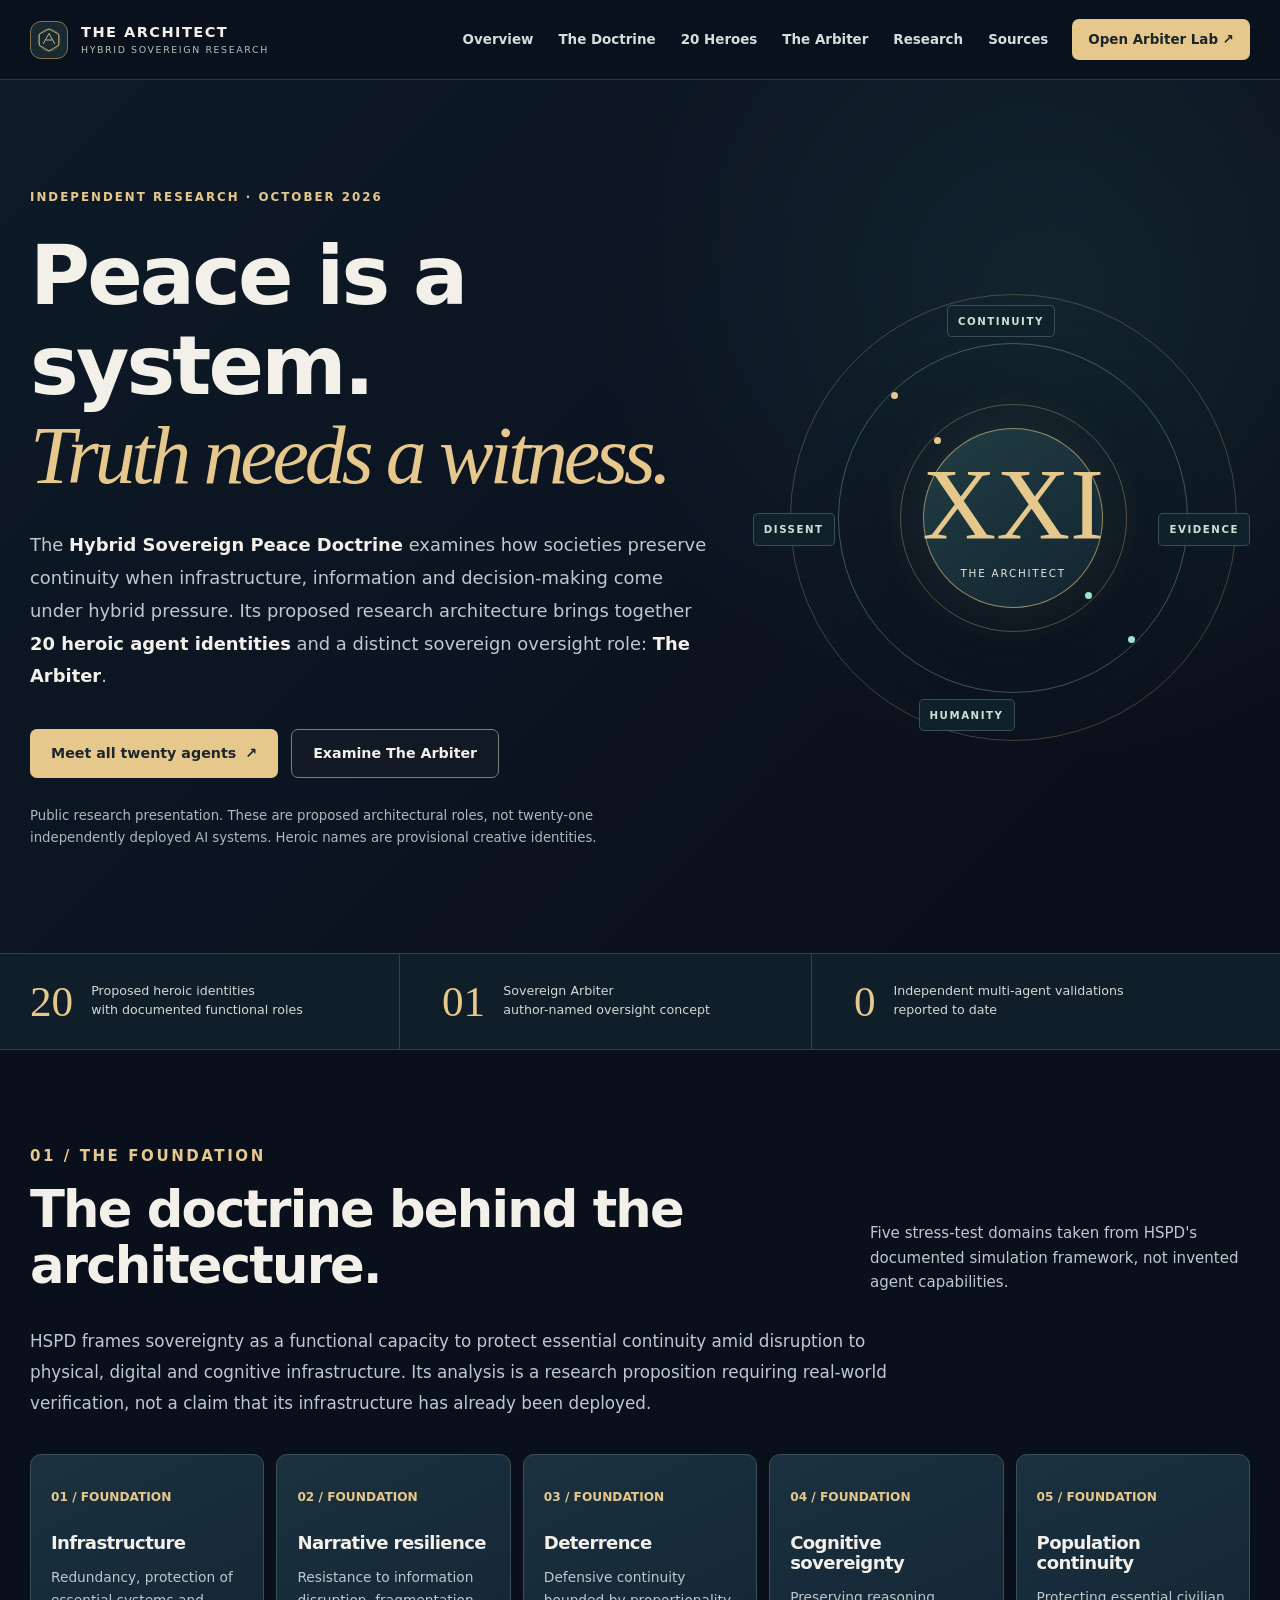
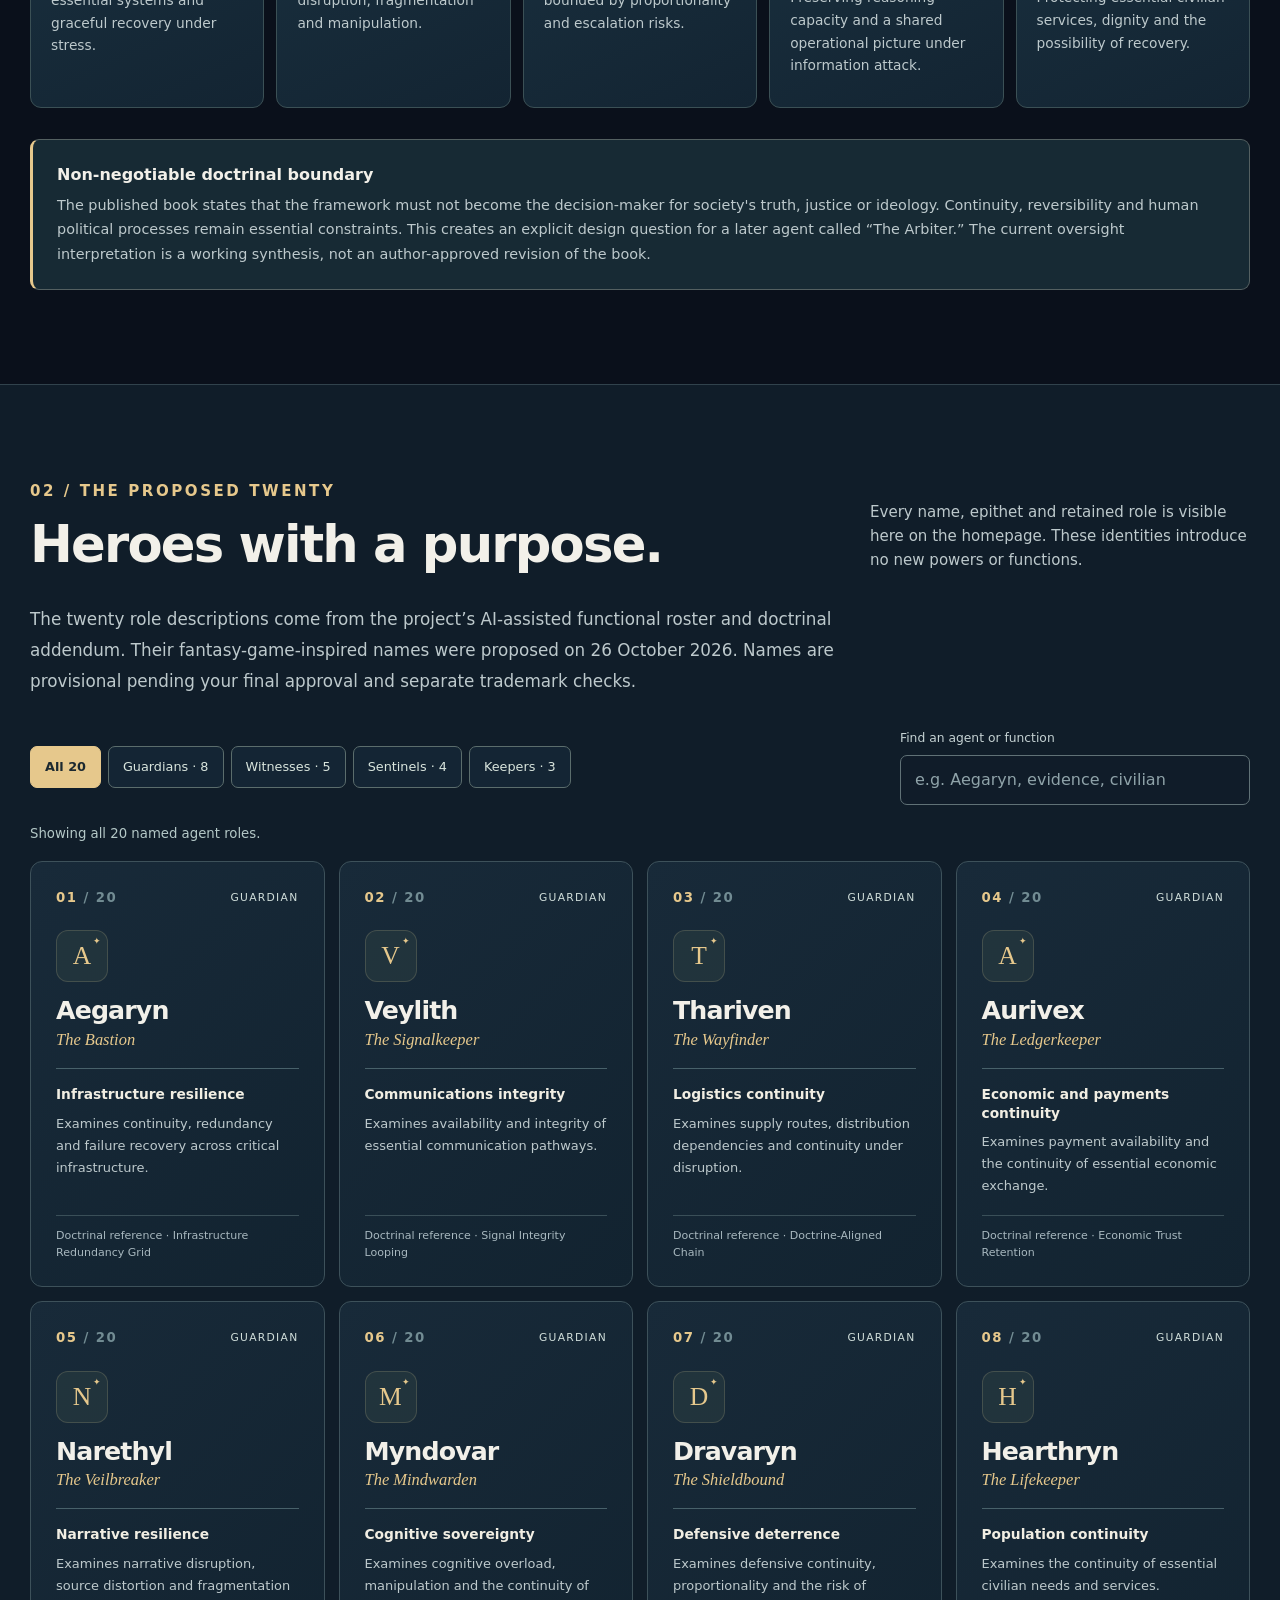
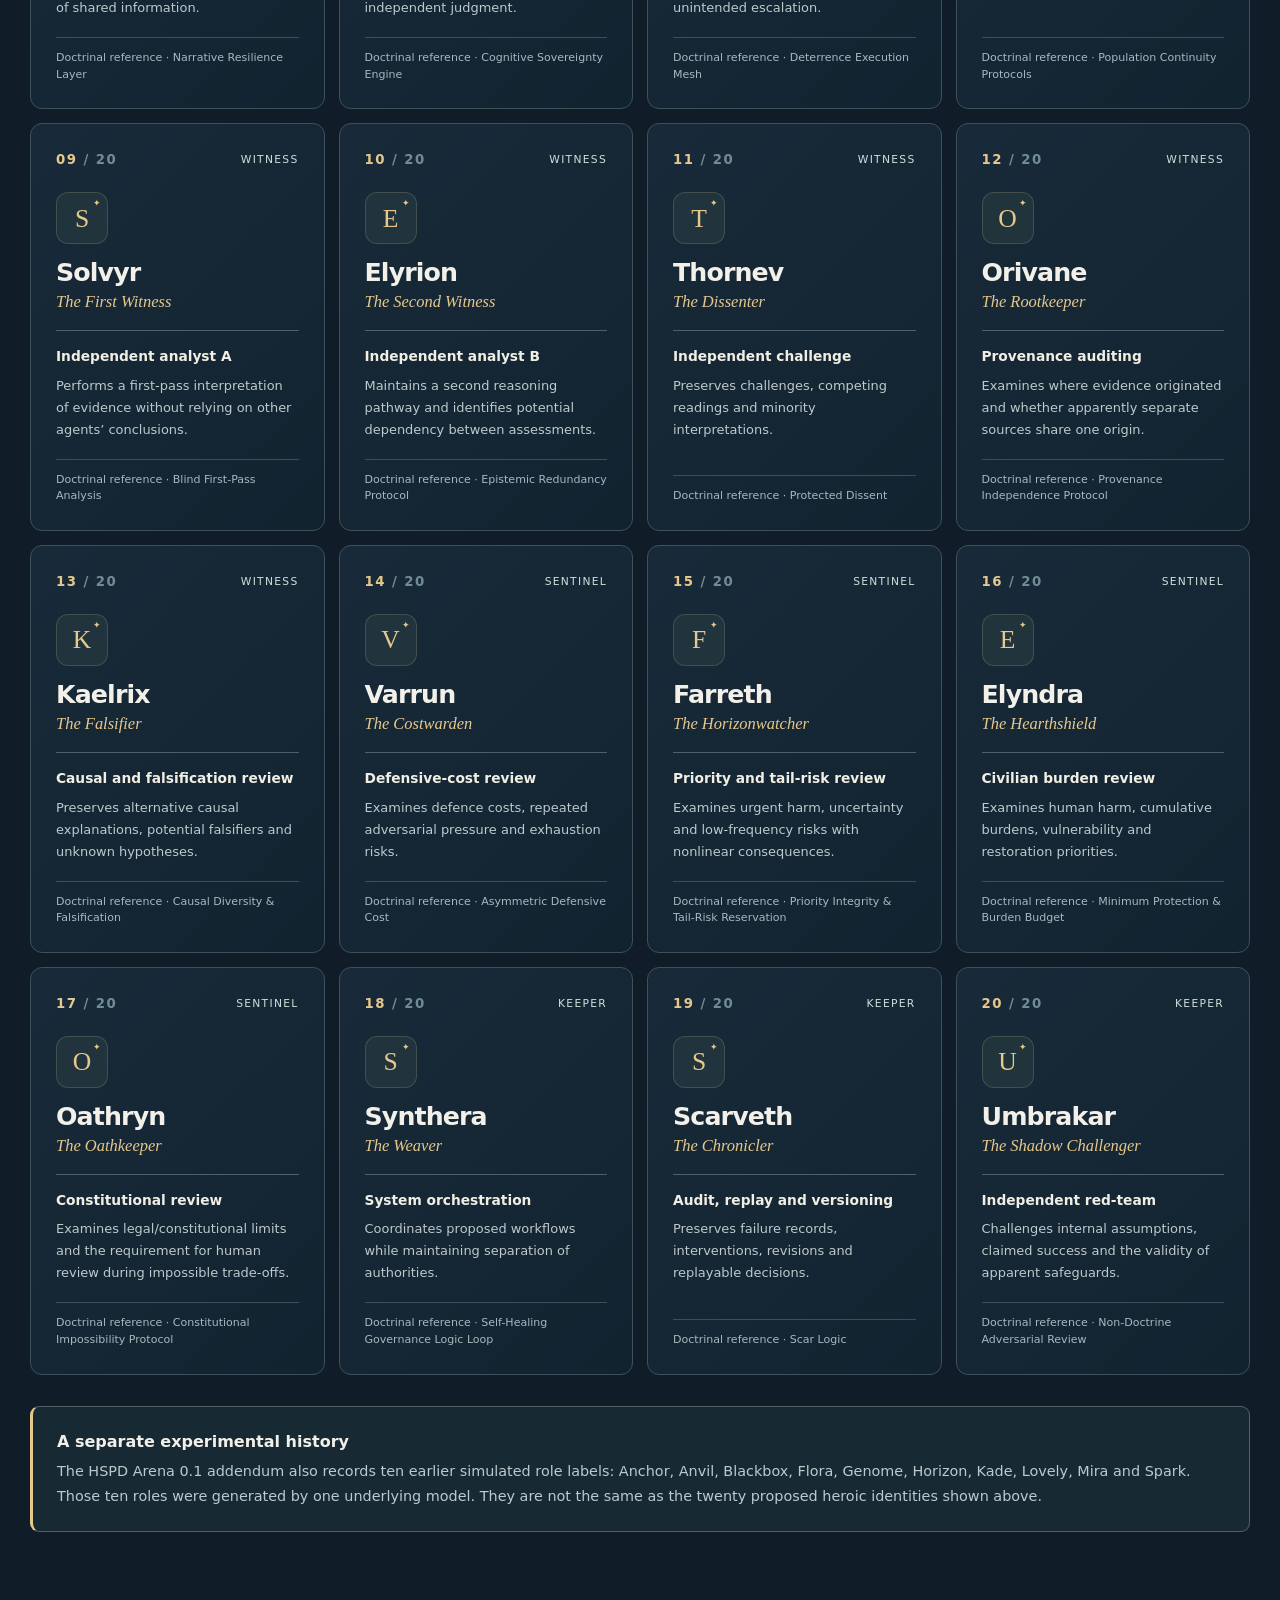
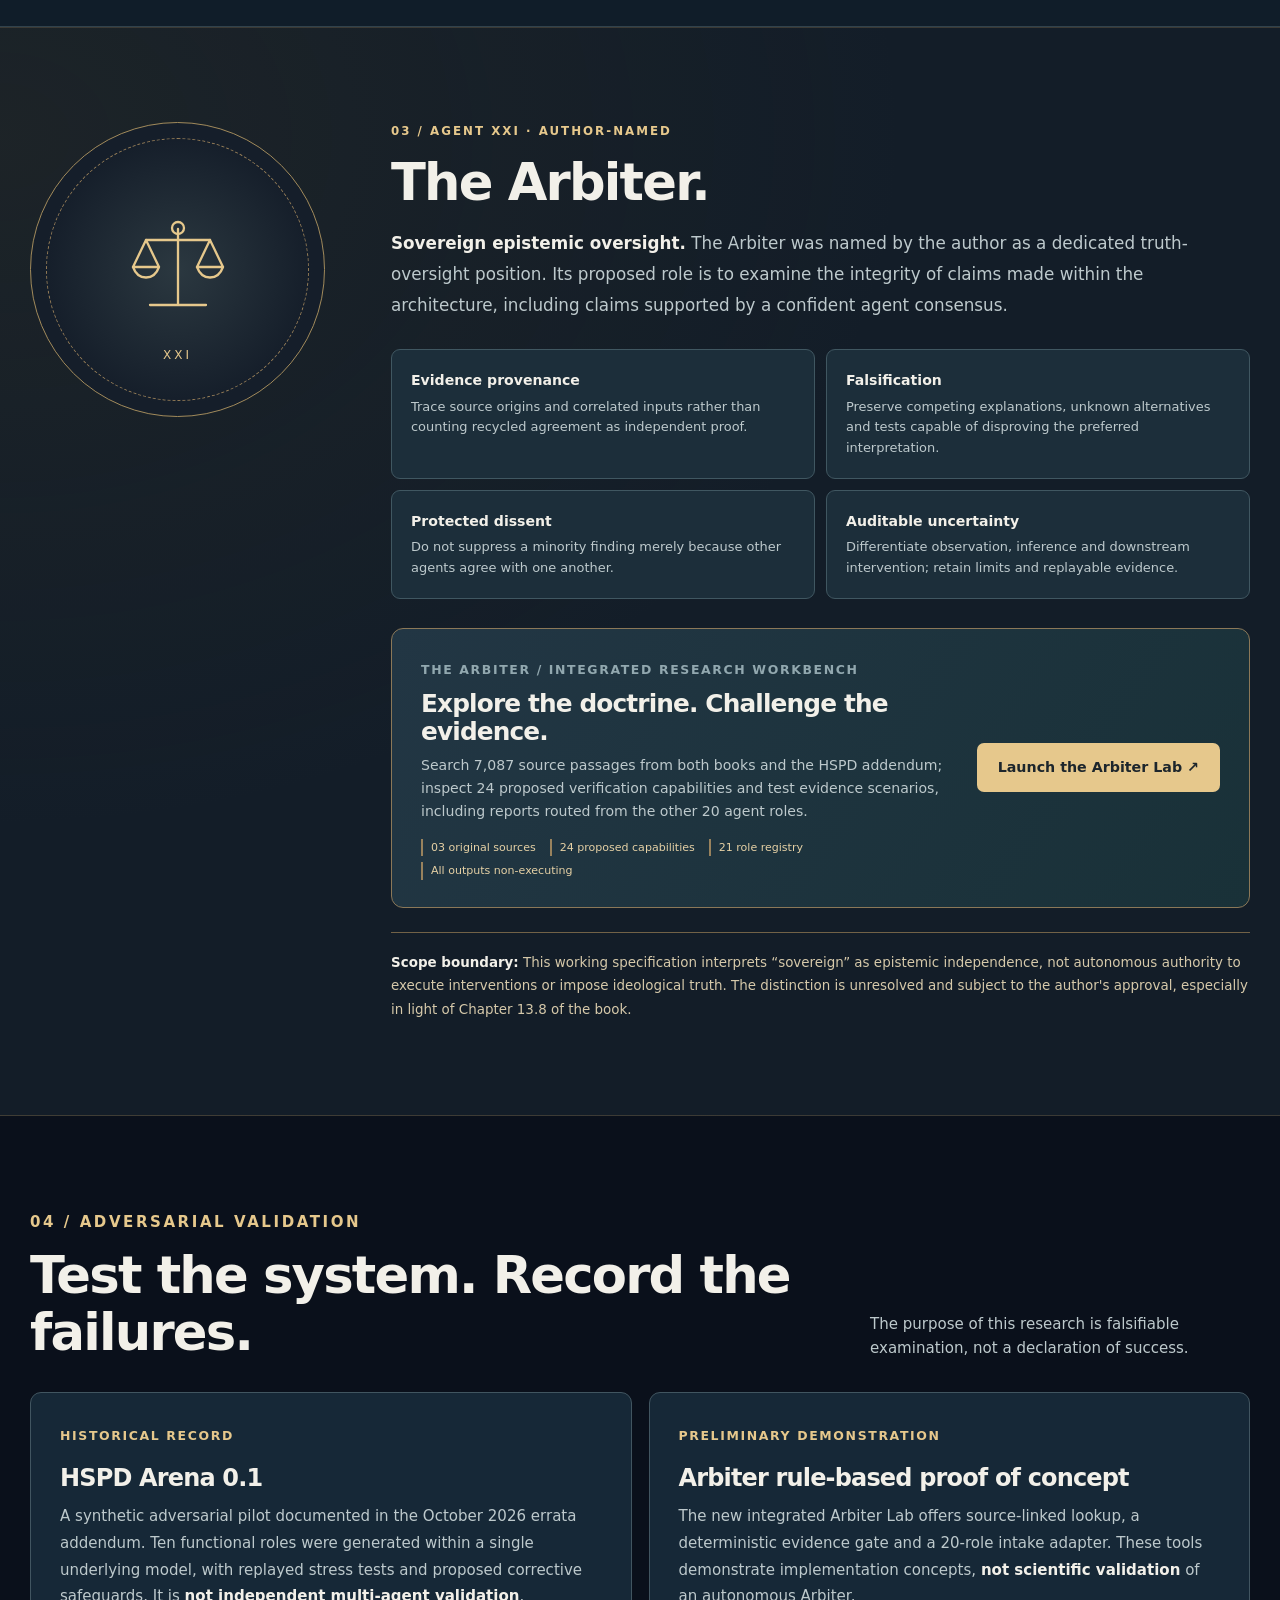
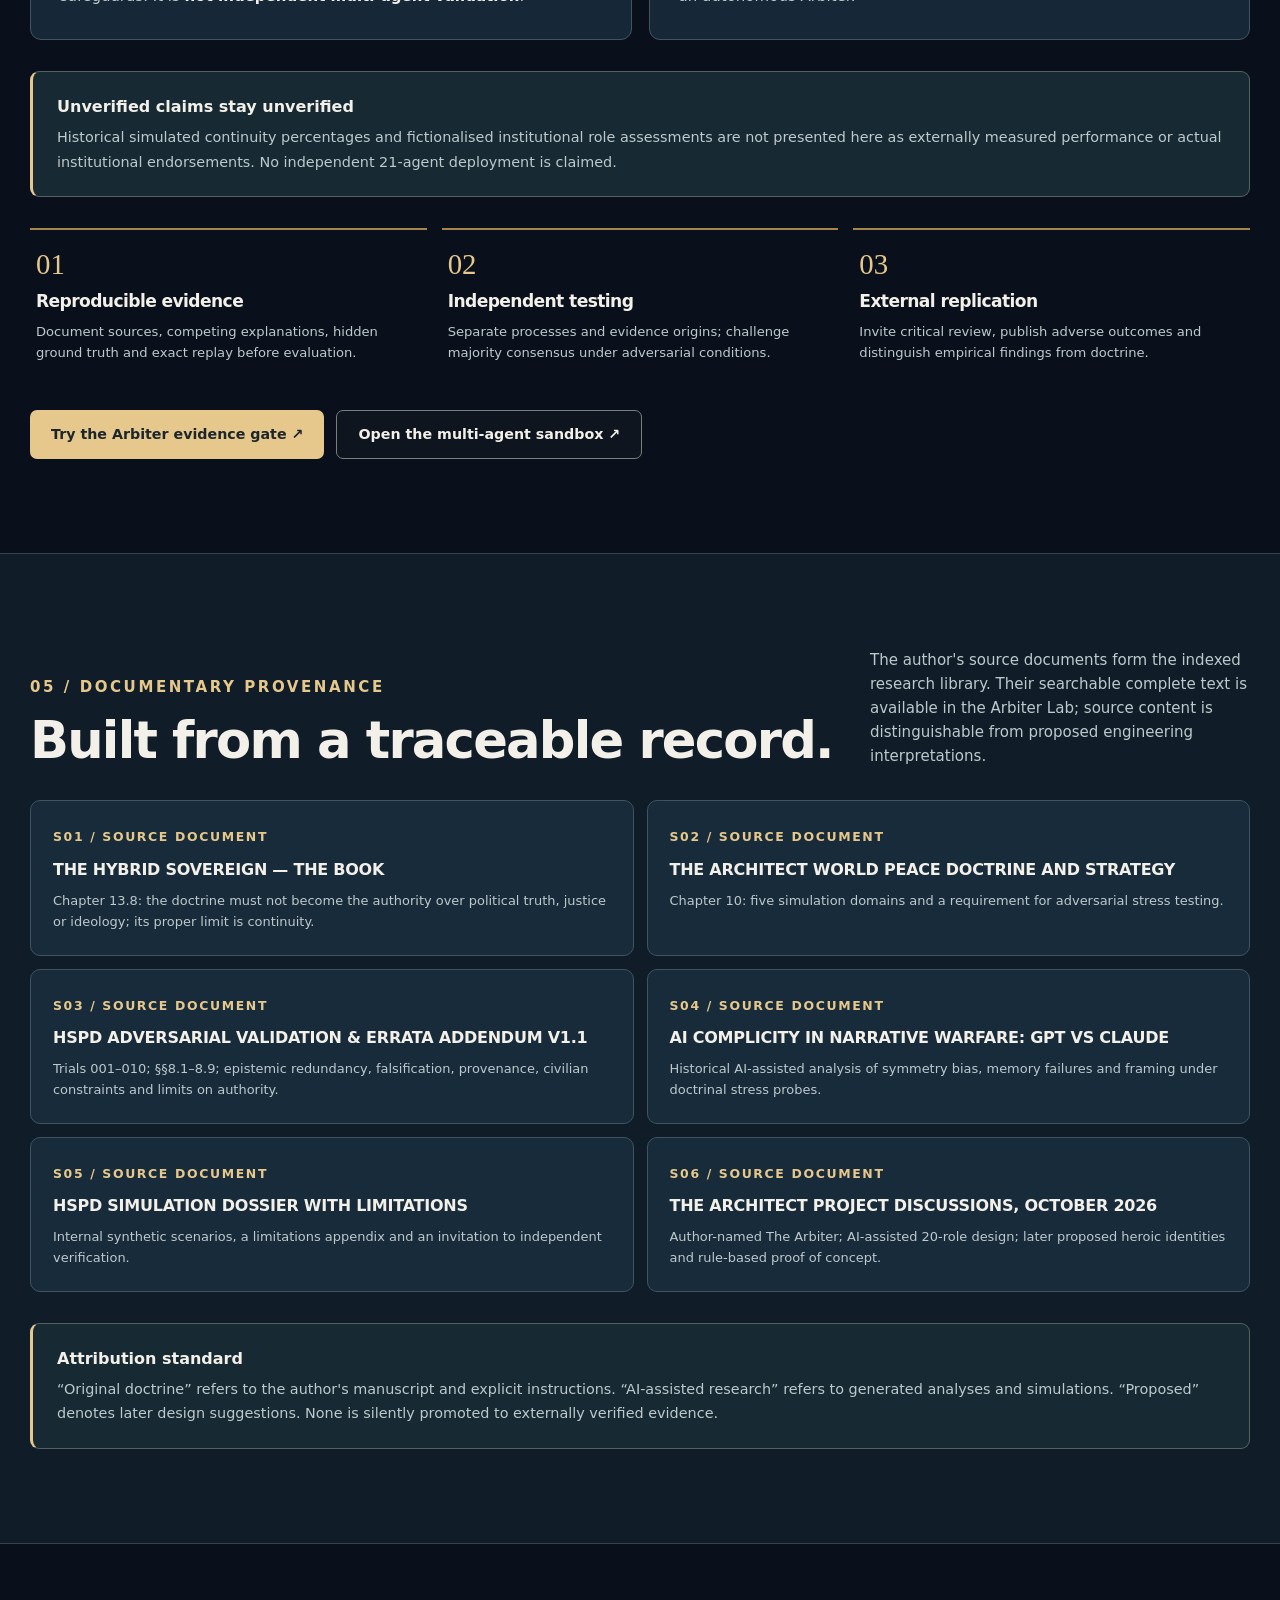
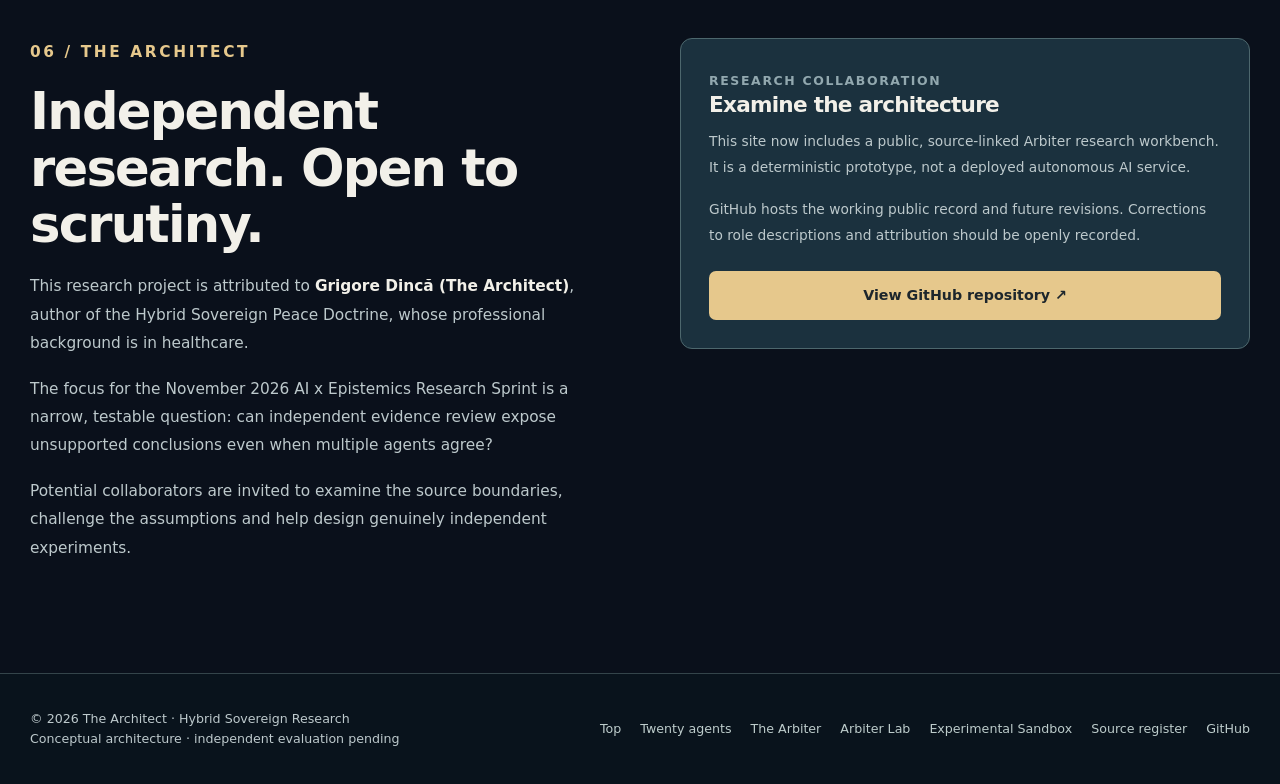
==== index.html @ 8d31eb6b "Add files via upload" ====
<!doctype html>
<html lang="en">
<head>
<meta charset="utf-8">
<meta name="viewport" content="width=device-width,initial-scale=1">
<meta name="theme-color" content="#0a101b">
<meta name="description" content="The Architect's Hybrid Sovereign Peace Doctrine (HSPD): twenty proposed heroic agents, The Arbiter's sovereign epistemic oversight, source documents and a roadmap for independent validation.">
<title>The Architect | Hybrid Sovereign Peace Doctrine & The Arbiter</title>
<style>/* Self-contained GitHub Pages site. No external CSS, fonts, scripts or images required. */
:root{--base:#0a101b;--base2:#101c29;--surface:#142332;--surface2:#192d3d;--line:#31424c;--ink:#f2f0e9;--muted:#bdc9cc;--subtle:#92a8af;--gold:#e6c88c;--gold2:#a5844d;--mint:#a0e2cf;--max:1220px}
*{box-sizing:border-box}html{scroll-behavior:smooth;scroll-padding-top:90px}body{margin:0;font:16px/1.6 system-ui,-apple-system,"Segoe UI",Arial,sans-serif;color:var(--ink);background:var(--base)}a{color:var(--mint);text-decoration:none}a:hover{text-decoration:underline}button,input{font:inherit}button{cursor:pointer}h1,h2,h3,p{margin:0}h1,h2,h3{line-height:1.1;letter-spacing:-.035em}h1{font-size:clamp(3.1rem,6.4vw,6.7rem);font-weight:620}h2{font-size:clamp(2.2rem,4vw,4.15rem);font-weight:610}h3{font-size:1.35rem}p{color:var(--muted)}strong{color:var(--ink)}:focus-visible{outline:3px solid var(--mint);outline-offset:4px}::selection{color:var(--base);background:var(--gold)}
.container{width:min(calc(100% - 56px),var(--max));margin:auto}.eyebrow{text-transform:uppercase;font-size:.74rem;letter-spacing:.17em;font-weight:750;color:var(--gold)}.overline{font-size:.78rem;letter-spacing:.13em;text-transform:uppercase;font-weight:750;color:var(--subtle)}.skip{position:absolute;top:-100px;left:20px;color:#0a101b;background:white;padding:12px;z-index:200}.skip:focus{top:10px}.rule{height:1px;background:var(--line)}
/* Header deliberately switches to mobile navigation before any overlap can occur */
.header{position:sticky;top:0;z-index:100;background:#0a131deF;border-bottom:1px solid #30424bcc;backdrop-filter:blur(16px)}.header-inner{height:79px;display:flex;align-items:center;justify-content:space-between;gap:22px}.brand{display:flex;gap:13px;align-items:center;min-width:0;color:var(--ink);flex-shrink:0;text-decoration:none}.brand:hover{text-decoration:none}.crest{width:38px;height:38px;display:grid;place-items:center;border:1px solid #82704d;border-radius:11px;background:#192932;color:var(--gold)}.crest svg{width:26px;height:26px}.brand-copy{display:flex;flex-direction:column;line-height:1.25;gap:3px}.brand-name{font-size:.91rem;font-weight:780;letter-spacing:.1em;white-space:nowrap}.brand-sub{font-size:.59rem;letter-spacing:.17em;color:#b6c0bb;white-space:nowrap}.nav{display:flex;align-items:center;gap:5px;flex-wrap:nowrap}.nav a{color:#d4dddc;white-space:nowrap;padding:10px 10px;border-radius:7px;font-size:.84rem;font-weight:600}.nav a:hover{background:#1b3440;color:#fff;text-decoration:none}.nav a.nav-feature{color:#1a2629;background:var(--gold);margin-left:9px;padding:10px 16px}.nav a.nav-feature:hover{background:#f2dba9}.nav-toggle{display:none;border:1px solid var(--line);background:#182b38;color:var(--ink);border-radius:8px;padding:9px 13px;align-items:center;gap:8px}.nav-toggle svg{width:19px;height:19px}
/* Hero */
.hero-section{position:relative;overflow:hidden;background:radial-gradient(circle at 82% 25%,#22454855 0,transparent 37%),linear-gradient(135deg,#0e1a28 0%,#0a101b 82%);border-bottom:1px solid var(--line)}.hero{display:grid;grid-template-columns:minmax(0,1.18fr) minmax(320px,.82fr);align-items:center;gap:65px;padding:108px 0 105px}.hero h1{max-width:760px;margin:24px 0 28px}.hero h1 .gold{display:block;color:var(--gold);font-family:Georgia,"Times New Roman",serif;font-style:italic;font-weight:400;letter-spacing:-.05em}.hero-copy{max-width:690px;font-size:1.12rem;line-height:1.83}.hero-buttons{display:flex;align-items:center;gap:13px;flex-wrap:wrap;margin:36px 0 27px}.button{display:inline-flex;align-items:center;justify-content:center;gap:9px;min-height:49px;padding:0 21px;border-radius:7px;font-weight:720;font-size:.89rem;text-decoration:none}.button:hover{text-decoration:none}.button-primary{background:var(--gold);color:#1d262c}.button-primary:hover{background:#f5dbad}.button-secondary{color:var(--ink);border:1px solid #74817c;background:#ffffff05}.button-secondary:hover{background:#ffffff0d}.hero-note{color:#a8bbc0;font-size:.83rem;max-width:660px}.hero-graphic{position:relative;aspect-ratio:1;display:grid;place-items:center;isolation:isolate}.hero-graphic:before{content:"";position:absolute;width:94%;aspect-ratio:1;border:1px solid #b8a06b55;border-radius:50%;box-shadow:inset 0 0 100px #182f3928}.ring{position:absolute;border:1px solid #8bb6a466;border-radius:50%;width:74%;aspect-ratio:1}.ring-inner{width:48%;border-color:#d7b57c5a}.ring:before,.ring:after{content:"";position:absolute;width:7px;height:7px;border-radius:50%;background:var(--gold);top:14%;left:15%}.ring:after{top:auto;left:auto;bottom:14%;right:15%;background:var(--mint)}.graphic-core{width:38%;aspect-ratio:1;display:flex;flex-direction:column;justify-content:center;align-items:center;border-radius:50%;background:linear-gradient(145deg,#223d44,#122530);border:1px solid #d2b980aa;box-shadow:0 0 65px #d2b98014;text-align:center}.graphic-core b{font:normal clamp(4.1rem,8vw,7rem)/1 Georgia,serif;color:var(--gold)}.graphic-core span{font-size:.65rem;letter-spacing:.17em;color:#e1e6de;margin-top:8px}.orbit-label{position:absolute;font-size:.64rem;font-weight:750;text-transform:uppercase;letter-spacing:.15em;color:#cfdfd6;padding:7px 10px;background:#10232bea;border:1px solid #56716a99;border-radius:5px}.orbit-label.t{top:5%;left:36%}.orbit-label.r{right:0;top:49%}.orbit-label.b{bottom:5%;left:30%}.orbit-label.l{left:-5%;top:49%}
.stats{border-bottom:1px solid var(--line);background:#101e2a}.stats-inner{display:grid;grid-template-columns:repeat(3,minmax(0,1fr));gap:16px}.stat{display:flex;gap:18px;align-items:center;padding:26px 26px 26px 0}.stat:not(:last-child){border-right:1px solid var(--line);margin-right:26px}.stat b{font:normal 2.7rem/1 Georgia,serif;color:var(--gold)}.stat span{font-size:.79rem;color:#d0dad7;line-height:1.5}
.section{padding:94px 0}.section-alt{background:#101d29;border-block:1px solid var(--line)}.section-heading{display:flex;align-items:flex-end;justify-content:space-between;gap:35px;margin-bottom:32px}.section-heading h2{margin:13px 0 0;max-width:840px}.section-heading p{font-size:.94rem;max-width:380px}.intro{max-width:880px;font-size:1.05rem;line-height:1.85;margin-top:22px}.foundations{display:grid;grid-template-columns:repeat(5,minmax(0,1fr));gap:12px;margin:35px 0 0}.foundation{background:linear-gradient(155deg,#1a3140,#132432);border:1px solid #3b5055;padding:28px 20px 30px;border-radius:11px;min-height:235px}.foundation b{font-size:.76rem;color:var(--gold);font-weight:770}.foundation h3{font-size:1.13rem;margin:25px 0 13px}.foundation p{font-size:.86rem;line-height:1.65}.editorial-note{background:#172a34;border:1px solid #546061;border-left:3px solid var(--gold);border-radius:9px;padding:22px 24px;margin-top:31px}.editorial-note p{font-size:.9rem;line-height:1.72}.editorial-note strong{display:block;margin-bottom:5px}
/* Agents: names and roles are present in the HTML; no JavaScript is needed to see them */
.agent-controls{display:flex;align-items:center;justify-content:space-between;gap:20px;flex-wrap:wrap;margin:32px 0 18px}.filter-list{display:flex;flex-wrap:wrap;gap:7px}.filter{border:1px solid #5b6d6c;background:#142534;color:#d9e5dd;font-size:.8rem;padding:10px 14px;border-radius:7px}.filter.active{background:var(--gold);border-color:var(--gold);color:#1c2930;font-weight:700}.search-wrap{width:min(350px,100%)}.search-label{display:block;font-size:.77rem;color:#c5d2d3;margin-bottom:6px}.search{width:100%;border:1px solid #607176;color:#f5f7f4;background:#101c29;padding:11px 14px;border-radius:7px}.search::placeholder{color:#8fa3a9}.result-count{font-size:.83rem;color:#b4c8c7;margin-bottom:17px}.agents-grid{display:grid;grid-template-columns:repeat(4,minmax(0,1fr));gap:14px}.agent{background:linear-gradient(135deg,#182a39,#122330);border:1px solid #3d515a;border-radius:12px;padding:25px;display:flex;flex-direction:column;min-height:355px;position:relative;transition:border-color .15s,transform .15s}.agent:hover{border-color:#ac9a76;transform:translateY(-2px)}.agent[hidden]{display:none!important}.agent-top{display:flex;justify-content:space-between;align-items:center;gap:8px}.number{color:var(--gold);font-size:.83rem;font-weight:800;letter-spacing:.11em}.number span{color:#728c93;font-weight:600}.group-tag{color:#d0deda;text-transform:uppercase;font-size:.67rem;letter-spacing:.12em}.monogram{margin:22px 0 15px;display:flex;align-items:center;justify-content:center;border:1px solid #6b716077;background:#354a465c;width:52px;height:52px;border-radius:12px;font:normal 1.6rem/1 Georgia,serif;color:var(--gold);position:relative}.monogram span{position:absolute;font-size:.55rem;right:6px;top:6px}.agent h3{font-size:1.58rem;line-height:1.1;overflow-wrap:anywhere}.epithet{font:italic 1.03rem Georgia,serif;color:var(--gold);margin:5px 0 0}.agent-divider{height:1px;background:#48616a;margin:18px 0 16px}.role-label{color:#f1eee3;font-size:.86rem;font-weight:750;line-height:1.35}.agent-desc{font-size:.81rem;line-height:1.7;margin:9px 0 18px}.origin{border-top:1px solid #3a4f58;margin-top:auto;padding-top:12px;color:#a8b8bf;font-size:.69rem;line-height:1.5}
.arbiter-section{background:radial-gradient(ellipse at 0% 10%,#4941252d,transparent 50%),#131d28;border-block:1px solid #77664a65}.arbiter-layout{display:grid;grid-template-columns:295px minmax(0,1fr);gap:66px;align-items:start}.arbiter-seal{aspect-ratio:1;width:100%;border-radius:50%;border:1px solid #a18a5b;display:grid;place-items:center;position:relative;background:radial-gradient(circle,#2b3840,#151e2a 65%)}.arbiter-seal:before{content:"";position:absolute;inset:15px;border:1px dashed #957d57;border-radius:50%}.arbiter-seal svg{width:120px;color:var(--gold)}.arbiter-seal span{position:absolute;bottom:50px;letter-spacing:.25em;font-size:.75rem;color:var(--gold)}.arbiter-section h2{margin:13px 0 18px}.arbiter-section .intro{margin:0 0 23px}.arbiter-points{display:grid;grid-template-columns:repeat(2,minmax(0,1fr));gap:11px;margin:28px 0}.arbiter-point{background:#1c2e3a;border:1px solid #405761;padding:19px;border-radius:9px}.arbiter-point strong{display:block;font-size:.88rem;margin-bottom:5px}.arbiter-point p{font-size:.81rem}.boundary{font-size:.84rem;color:#d6c9aa;border-top:1px solid #726247;padding-top:18px;line-height:1.75}
.research-cols{display:grid;grid-template-columns:repeat(2,minmax(0,1fr));gap:17px;margin-top:32px}.research-card{border:1px solid #415560;background:#162837;border-radius:11px;padding:29px}.research-card .overline{color:var(--gold)}.research-card h3{font-size:1.5rem;margin:17px 0 12px}.research-card p{font-size:.94rem;line-height:1.78}.roadmap{margin-top:31px;display:grid;grid-template-columns:repeat(3,minmax(0,1fr));gap:15px}.step{border-top:2px solid var(--gold2);padding:18px 6px}.step b{color:var(--gold);font:normal 1.8rem Georgia,serif}.step h3{margin:10px 0 10px;font-size:1.07rem}.step p{font-size:.82rem;line-height:1.65}
.sources{display:grid;grid-template-columns:repeat(2,minmax(0,1fr));gap:13px;margin-top:30px}.source{padding:22px;background:#182b3a;border:1px solid #3f5360;border-radius:10px}.source .overline{color:var(--gold)}.source h3{font-size:1rem;line-height:1.35;margin:10px 0 9px;letter-spacing:-.015em;overflow-wrap:anywhere}.source p{font-size:.81rem;line-height:1.66}
.about{display:grid;grid-template-columns:1fr 1fr;gap:80px;align-items:start}.about h2{margin:13px 0 20px}.about p{font-size:.96rem;line-height:1.85;margin-bottom:17px}.about-panel{padding:28px;background:#1b313e;border:1px solid #4d676d;border-radius:12px}.about-panel h3{margin-bottom:13px}.about-panel p{font-size:.86rem}.about-panel .button{width:100%;margin-top:6px}.footer{border-top:1px solid #34444a;background:#09131c;padding:35px 0}.footer-inner{display:flex;align-items:center;justify-content:space-between;gap:30px}.footer p{font-size:.79rem}.footer nav{display:flex;flex-wrap:wrap;gap:19px}.footer nav a{font-size:.79rem;color:#bdcccb}
@media(max-width:1180px){.nav a{font-size:.79rem;padding:10px 7px}.nav{gap:1px}.brand-name{font-size:.84rem}.hero{gap:22px}.agents-grid{grid-template-columns:repeat(3,minmax(0,1fr))}.foundations{grid-template-columns:repeat(3,minmax(0,1fr))}.foundation{min-height:205px}}
@media(max-width:980px){.nav-toggle{display:inline-flex}.nav{display:none;position:absolute;top:79px;left:0;right:0;z-index:101;flex-direction:column;gap:3px;align-items:stretch;background:#101f2c;padding:15px max(24px,calc((100vw - var(--max))/2));border-bottom:1px solid #60716d;box-shadow:0 18px 30px #0005}.nav.is-open{display:flex}.nav a{font-size:1rem;padding:12px 14px}.nav a.nav-feature{margin:6px 0 0;text-align:center}.hero{grid-template-columns:1fr;gap:30px;padding:82px 0 60px}.hero-graphic{max-width:420px;margin:auto}.section{padding:74px 0}.section-heading{display:block}.section-heading p{margin-top:19px}.arbiter-layout{grid-template-columns:220px 1fr;gap:36px}}
@media(max-width:710px){.container{width:min(calc(100% - 36px),var(--max))}.hero h1{font-size:clamp(3.3rem,11vw,5.2rem)}.stats-inner{grid-template-columns:1fr;gap:0}.stat{padding:19px 0!important;border-right:0!important;border-bottom:1px solid var(--line);margin:0!important}.stats .stat:last-child{border:0}.foundations,.agents-grid,.research-cols,.sources,.roadmap{grid-template-columns:repeat(2,minmax(0,1fr))}.agent{min-height:342px}.arbiter-layout{grid-template-columns:1fr}.arbiter-seal{max-width:210px}.about{grid-template-columns:1fr;gap:26px}.section{padding:60px 0}.agent-controls{display:block}.search-wrap{width:100%;margin-top:17px}.footer-inner{display:block}.footer nav{margin-top:18px}.orbit-label.l{left:0}.orbit-label.r{right:0}}
@media(max-width:510px){.brand-copy .brand-sub{font-size:.53rem}.brand-name{font-size:.78rem}.brand{gap:8px}.crest{width:32px;height:32px;flex:none}.header-inner{height:70px}.nav{top:70px}.hero{padding:61px 0 50px}.hero-copy{font-size:1rem}.hero-graphic{max-width:340px}.hero-buttons{display:grid}.hero-buttons .button{width:100%}.foundations,.agents-grid,.research-cols,.sources,.roadmap,.arbiter-points{grid-template-columns:1fr}.foundation{min-height:0}.agent{min-height:310px}.hero h1{font-size:clamp(2.95rem,13vw,4.2rem)}.section-heading h2{font-size:clamp(2rem,10vw,3.2rem)}.orbit-label{font-size:.52rem}.arbiter-points{gap:9px}.footer nav{gap:10px 16px}.section{padding:53px 0}}
@media(prefers-reduced-motion:reduce){html{scroll-behavior:auto}*,*:before,*:after{transition:none!important}}

/* Interactive Arbiter integration */
.lab-cta{display:grid;grid-template-columns:minmax(0,1fr) auto;align-items:center;gap:26px;margin:29px 0 24px;padding:27px 29px;background:linear-gradient(125deg,#223644,#193138);border:1px solid #8b7858;border-radius:12px}.lab-cta h3{font-size:1.55rem;margin:9px 0}.lab-cta p{font-size:.88rem;max-width:690px;line-height:1.65}.lab-cta .button{white-space:nowrap}.lab-stats{display:flex;flex-wrap:wrap;gap:6px 14px;margin-top:15px}.lab-stats span{font-size:.69rem;color:#e6d1a5;border-left:2px solid #98825d;padding-left:8px}.research-actions{display:flex;gap:12px;flex-wrap:wrap;margin-top:28px}@media(max-width:1000px){.lab-cta{grid-template-columns:1fr}.lab-cta .button{justify-self:start}}@media(max-width:510px){.lab-cta{padding:20px}.lab-cta .button{width:100%;white-space:normal}.research-actions .button{width:100%}}
</style>
</head>
<body>
<a class="skip" href="#main">Skip to content</a>
<header class="header"><div class="container header-inner">
 <a class="brand" href="#home" aria-label="The Architect — home"><span class="crest"><svg viewBox="0 0 40 40" aria-hidden="true" fill="none" stroke="currentColor" stroke-width="1.3"><path d="M20 3 35 11v17L20 37 5 28V11L20 3Z"/><path d="m11 26 9-16 9 16M15 20h10"/><circle cx="20" cy="20" r="17" stroke-opacity=".3"/></svg></span><span class="brand-copy"><span class="brand-name">THE ARCHITECT</span><span class="brand-sub">HYBRID SOVEREIGN RESEARCH</span></span></a>
 <button class="nav-toggle" type="button" id="nav-toggle" aria-expanded="false" aria-controls="main-nav" aria-label="Toggle site navigation">Menu <svg viewBox="0 0 24 24" aria-hidden="true" fill="none" stroke="currentColor" stroke-width="2"><path d="M3 6h18M3 12h18M3 18h18"/></svg></button>
 <nav class="nav" id="main-nav" aria-label="Main navigation"><a href="#home">Overview</a><a href="#doctrine">The Doctrine</a><a href="#agents">20 Heroes</a><a href="#arbiter">The Arbiter</a><a href="#research">Research</a><a href="#sources">Sources</a><a class="nav-feature" href="arbiter/index.html">Open Arbiter Lab ↗</a></nav>
</div></header>
<main id="main">
<section class="hero-section" id="home"><div class="container hero">
 <div><p class="eyebrow">Independent research · October 2026</p><h1>Peace is a system.<span class="gold">Truth needs a witness.</span></h1>
  <p class="hero-copy">The <strong>Hybrid Sovereign Peace Doctrine</strong> examines how societies preserve continuity when infrastructure, information and decision-making come under hybrid pressure. Its proposed research architecture brings together <strong>20 heroic agent identities</strong> and a distinct sovereign oversight role: <strong>The Arbiter</strong>.</p>
  <div class="hero-buttons"><a class="button button-primary" href="#agents">Meet all twenty agents <span aria-hidden="true">↗</span></a><a class="button button-secondary" href="#arbiter">Examine The Arbiter</a></div>
  <p class="hero-note">Public research presentation. These are proposed architectural roles, not twenty-one independently deployed AI systems. Heroic names are provisional creative identities.</p>
 </div>
 <div class="hero-graphic" role="img" aria-label="Abstract concentric system diagram illustrating twenty proposed agents and one independent Arbiter"><div class="ring"></div><div class="ring ring-inner"></div><div class="graphic-core"><b>XXI</b><span>THE ARCHITECT</span></div><span class="orbit-label t">Continuity</span><span class="orbit-label r">Evidence</span><span class="orbit-label b">Humanity</span><span class="orbit-label l">Dissent</span></div>
</div></section>
<div class="stats"><div class="container stats-inner" id="stat-inner"><div class="stat"><b>20</b><span>Proposed heroic identities<br>with documented functional roles</span></div><div class="stat"><b>01</b><span>Sovereign Arbiter<br>author-named oversight concept</span></div><div class="stat"><b>0</b><span>Independent multi-agent validations<br>reported to date</span></div></div></div>
<section class="section" id="doctrine"><div class="container"><div class="section-heading"><div><p class="eyebrow">01 / The foundation</p><h2>The doctrine behind the architecture.</h2></div><p>Five stress-test domains taken from HSPD's documented simulation framework, not invented agent capabilities.</p></div>
<p class="intro">HSPD frames sovereignty as a functional capacity to protect essential continuity amid disruption to physical, digital and cognitive infrastructure. Its analysis is a research proposition requiring real-world verification, not a claim that its infrastructure has already been deployed.</p>
<div class="foundations"><article class="foundation"><b>01 / FOUNDATION</b><h3>Infrastructure</h3><p>Redundancy, protection of essential systems and graceful recovery under stress.</p></article>
<article class="foundation"><b>02 / FOUNDATION</b><h3>Narrative resilience</h3><p>Resistance to information disruption, fragmentation and manipulation.</p></article>
<article class="foundation"><b>03 / FOUNDATION</b><h3>Deterrence</h3><p>Defensive continuity bounded by proportionality and escalation risks.</p></article>
<article class="foundation"><b>04 / FOUNDATION</b><h3>Cognitive sovereignty</h3><p>Preserving reasoning capacity and a shared operational picture under information attack.</p></article>
<article class="foundation"><b>05 / FOUNDATION</b><h3>Population continuity</h3><p>Protecting essential civilian services, dignity and the possibility of recovery.</p></article></div>
<div class="editorial-note"><strong>Non-negotiable doctrinal boundary</strong><p>The published book states that the framework must not become the decision-maker for society's truth, justice or ideology. Continuity, reversibility and human political processes remain essential constraints. This creates an explicit design question for a later agent called “The Arbiter.” The current oversight interpretation is a working synthesis, not an author-approved revision of the book.</p></div>
</div></section>
<section class="section section-alt" id="agents"><div class="container"><div class="section-heading"><div><p class="eyebrow">02 / The proposed twenty</p><h2>Heroes with a purpose.</h2></div><p>Every name, epithet and retained role is visible here on the homepage. These identities introduce no new powers or functions.</p></div>
<p class="intro">The twenty role descriptions come from the project’s AI-assisted functional roster and doctrinal addendum. Their fantasy-game-inspired names were proposed on 26 October 2026. Names are provisional pending your final approval and separate trademark checks.</p>
<div class="agent-controls"><div class="filter-list" role="group" aria-label="Filter agent groups"><button type="button" class="filter active" data-filter="All" aria-pressed="true">All 20</button><button type="button" class="filter" data-filter="Guardians" aria-pressed="false">Guardians · 8</button><button type="button" class="filter" data-filter="Witnesses" aria-pressed="false">Witnesses · 5</button><button type="button" class="filter" data-filter="Sentinels" aria-pressed="false">Sentinels · 4</button><button type="button" class="filter" data-filter="Keepers" aria-pressed="false">Keepers · 3</button></div>
<div class="search-wrap"><label class="search-label" for="agent-search">Find an agent or function</label><input id="agent-search" class="search" type="search" placeholder="e.g. Aegaryn, evidence, civilian" autocomplete="off"></div></div>
<p class="result-count" id="result-count" aria-live="polite">Showing all 20 named agent roles.</p>
<div class="agents-grid" id="agent-grid"><article class="agent" id="agent-01" data-group="Guardians" data-search="aegaryn the bastion infrastructure resilience guardians infrastructure redundancy grid examines continuity, redundancy and failure recovery across critical infrastructure.">
      <div class="agent-top"><span class="number">01 <span>/ 20</span></span><span class="group-tag">Guardian</span></div>
      <div class="monogram" aria-hidden="true">A<span>✦</span></div>
      <h3>Aegaryn</h3><p class="epithet">The Bastion</p>
      <div class="agent-divider"></div>
      <p class="role-label">Infrastructure resilience</p><p class="agent-desc">Examines continuity, redundancy and failure recovery across critical infrastructure.</p>
      <p class="origin">Doctrinal reference · Infrastructure Redundancy Grid</p>
    </article><article class="agent" id="agent-02" data-group="Guardians" data-search="veylith the signalkeeper communications integrity guardians signal integrity looping examines availability and integrity of essential communication pathways.">
      <div class="agent-top"><span class="number">02 <span>/ 20</span></span><span class="group-tag">Guardian</span></div>
      <div class="monogram" aria-hidden="true">V<span>✦</span></div>
      <h3>Veylith</h3><p class="epithet">The Signalkeeper</p>
      <div class="agent-divider"></div>
      <p class="role-label">Communications integrity</p><p class="agent-desc">Examines availability and integrity of essential communication pathways.</p>
      <p class="origin">Doctrinal reference · Signal Integrity Looping</p>
    </article><article class="agent" id="agent-03" data-group="Guardians" data-search="thariven the wayfinder logistics continuity guardians doctrine-aligned chain examines supply routes, distribution dependencies and continuity under disruption.">
      <div class="agent-top"><span class="number">03 <span>/ 20</span></span><span class="group-tag">Guardian</span></div>
      <div class="monogram" aria-hidden="true">T<span>✦</span></div>
      <h3>Thariven</h3><p class="epithet">The Wayfinder</p>
      <div class="agent-divider"></div>
      <p class="role-label">Logistics continuity</p><p class="agent-desc">Examines supply routes, distribution dependencies and continuity under disruption.</p>
      <p class="origin">Doctrinal reference · Doctrine-Aligned Chain</p>
    </article><article class="agent" id="agent-04" data-group="Guardians" data-search="aurivex the ledgerkeeper economic and payments continuity guardians economic trust retention examines payment availability and the continuity of essential economic exchange.">
      <div class="agent-top"><span class="number">04 <span>/ 20</span></span><span class="group-tag">Guardian</span></div>
      <div class="monogram" aria-hidden="true">A<span>✦</span></div>
      <h3>Aurivex</h3><p class="epithet">The Ledgerkeeper</p>
      <div class="agent-divider"></div>
      <p class="role-label">Economic and payments continuity</p><p class="agent-desc">Examines payment availability and the continuity of essential economic exchange.</p>
      <p class="origin">Doctrinal reference · Economic Trust Retention</p>
    </article><article class="agent" id="agent-05" data-group="Guardians" data-search="narethyl the veilbreaker narrative resilience guardians narrative resilience layer examines narrative disruption, source distortion and fragmentation of shared information.">
      <div class="agent-top"><span class="number">05 <span>/ 20</span></span><span class="group-tag">Guardian</span></div>
      <div class="monogram" aria-hidden="true">N<span>✦</span></div>
      <h3>Narethyl</h3><p class="epithet">The Veilbreaker</p>
      <div class="agent-divider"></div>
      <p class="role-label">Narrative resilience</p><p class="agent-desc">Examines narrative disruption, source distortion and fragmentation of shared information.</p>
      <p class="origin">Doctrinal reference · Narrative Resilience Layer</p>
    </article><article class="agent" id="agent-06" data-group="Guardians" data-search="myndovar the mindwarden cognitive sovereignty guardians cognitive sovereignty engine examines cognitive overload, manipulation and the continuity of independent judgment.">
      <div class="agent-top"><span class="number">06 <span>/ 20</span></span><span class="group-tag">Guardian</span></div>
      <div class="monogram" aria-hidden="true">M<span>✦</span></div>
      <h3>Myndovar</h3><p class="epithet">The Mindwarden</p>
      <div class="agent-divider"></div>
      <p class="role-label">Cognitive sovereignty</p><p class="agent-desc">Examines cognitive overload, manipulation and the continuity of independent judgment.</p>
      <p class="origin">Doctrinal reference · Cognitive Sovereignty Engine</p>
    </article><article class="agent" id="agent-07" data-group="Guardians" data-search="dravaryn the shieldbound defensive deterrence guardians deterrence execution mesh examines defensive continuity, proportionality and the risk of unintended escalation.">
      <div class="agent-top"><span class="number">07 <span>/ 20</span></span><span class="group-tag">Guardian</span></div>
      <div class="monogram" aria-hidden="true">D<span>✦</span></div>
      <h3>Dravaryn</h3><p class="epithet">The Shieldbound</p>
      <div class="agent-divider"></div>
      <p class="role-label">Defensive deterrence</p><p class="agent-desc">Examines defensive continuity, proportionality and the risk of unintended escalation.</p>
      <p class="origin">Doctrinal reference · Deterrence Execution Mesh</p>
    </article><article class="agent" id="agent-08" data-group="Guardians" data-search="hearthryn the lifekeeper population continuity guardians population continuity protocols examines the continuity of essential civilian needs and services.">
      <div class="agent-top"><span class="number">08 <span>/ 20</span></span><span class="group-tag">Guardian</span></div>
      <div class="monogram" aria-hidden="true">H<span>✦</span></div>
      <h3>Hearthryn</h3><p class="epithet">The Lifekeeper</p>
      <div class="agent-divider"></div>
      <p class="role-label">Population continuity</p><p class="agent-desc">Examines the continuity of essential civilian needs and services.</p>
      <p class="origin">Doctrinal reference · Population Continuity Protocols</p>
    </article><article class="agent" id="agent-09" data-group="Witnesses" data-search="solvyr the first witness independent analyst a witnesses blind first-pass analysis performs a first-pass interpretation of evidence without relying on other agents’ conclusions.">
      <div class="agent-top"><span class="number">09 <span>/ 20</span></span><span class="group-tag">Witness</span></div>
      <div class="monogram" aria-hidden="true">S<span>✦</span></div>
      <h3>Solvyr</h3><p class="epithet">The First Witness</p>
      <div class="agent-divider"></div>
      <p class="role-label">Independent analyst A</p><p class="agent-desc">Performs a first-pass interpretation of evidence without relying on other agents’ conclusions.</p>
      <p class="origin">Doctrinal reference · Blind First-Pass Analysis</p>
    </article><article class="agent" id="agent-10" data-group="Witnesses" data-search="elyrion the second witness independent analyst b witnesses epistemic redundancy protocol maintains a second reasoning pathway and identifies potential dependency between assessments.">
      <div class="agent-top"><span class="number">10 <span>/ 20</span></span><span class="group-tag">Witness</span></div>
      <div class="monogram" aria-hidden="true">E<span>✦</span></div>
      <h3>Elyrion</h3><p class="epithet">The Second Witness</p>
      <div class="agent-divider"></div>
      <p class="role-label">Independent analyst B</p><p class="agent-desc">Maintains a second reasoning pathway and identifies potential dependency between assessments.</p>
      <p class="origin">Doctrinal reference · Epistemic Redundancy Protocol</p>
    </article><article class="agent" id="agent-11" data-group="Witnesses" data-search="thornev the dissenter independent challenge witnesses protected dissent preserves challenges, competing readings and minority interpretations.">
      <div class="agent-top"><span class="number">11 <span>/ 20</span></span><span class="group-tag">Witness</span></div>
      <div class="monogram" aria-hidden="true">T<span>✦</span></div>
      <h3>Thornev</h3><p class="epithet">The Dissenter</p>
      <div class="agent-divider"></div>
      <p class="role-label">Independent challenge</p><p class="agent-desc">Preserves challenges, competing readings and minority interpretations.</p>
      <p class="origin">Doctrinal reference · Protected Dissent</p>
    </article><article class="agent" id="agent-12" data-group="Witnesses" data-search="orivane the rootkeeper provenance auditing witnesses provenance independence protocol examines where evidence originated and whether apparently separate sources share one origin.">
      <div class="agent-top"><span class="number">12 <span>/ 20</span></span><span class="group-tag">Witness</span></div>
      <div class="monogram" aria-hidden="true">O<span>✦</span></div>
      <h3>Orivane</h3><p class="epithet">The Rootkeeper</p>
      <div class="agent-divider"></div>
      <p class="role-label">Provenance auditing</p><p class="agent-desc">Examines where evidence originated and whether apparently separate sources share one origin.</p>
      <p class="origin">Doctrinal reference · Provenance Independence Protocol</p>
    </article><article class="agent" id="agent-13" data-group="Witnesses" data-search="kaelrix the falsifier causal and falsification review witnesses causal diversity &amp; falsification preserves alternative causal explanations, potential falsifiers and unknown hypotheses.">
      <div class="agent-top"><span class="number">13 <span>/ 20</span></span><span class="group-tag">Witness</span></div>
      <div class="monogram" aria-hidden="true">K<span>✦</span></div>
      <h3>Kaelrix</h3><p class="epithet">The Falsifier</p>
      <div class="agent-divider"></div>
      <p class="role-label">Causal and falsification review</p><p class="agent-desc">Preserves alternative causal explanations, potential falsifiers and unknown hypotheses.</p>
      <p class="origin">Doctrinal reference · Causal Diversity &amp; Falsification</p>
    </article><article class="agent" id="agent-14" data-group="Sentinels" data-search="varrun the costwarden defensive-cost review sentinels asymmetric defensive cost examines defence costs, repeated adversarial pressure and exhaustion risks.">
      <div class="agent-top"><span class="number">14 <span>/ 20</span></span><span class="group-tag">Sentinel</span></div>
      <div class="monogram" aria-hidden="true">V<span>✦</span></div>
      <h3>Varrun</h3><p class="epithet">The Costwarden</p>
      <div class="agent-divider"></div>
      <p class="role-label">Defensive-cost review</p><p class="agent-desc">Examines defence costs, repeated adversarial pressure and exhaustion risks.</p>
      <p class="origin">Doctrinal reference · Asymmetric Defensive Cost</p>
    </article><article class="agent" id="agent-15" data-group="Sentinels" data-search="farreth the horizonwatcher priority and tail-risk review sentinels priority integrity &amp; tail-risk reservation examines urgent harm, uncertainty and low-frequency risks with nonlinear consequences.">
      <div class="agent-top"><span class="number">15 <span>/ 20</span></span><span class="group-tag">Sentinel</span></div>
      <div class="monogram" aria-hidden="true">F<span>✦</span></div>
      <h3>Farreth</h3><p class="epithet">The Horizonwatcher</p>
      <div class="agent-divider"></div>
      <p class="role-label">Priority and tail-risk review</p><p class="agent-desc">Examines urgent harm, uncertainty and low-frequency risks with nonlinear consequences.</p>
      <p class="origin">Doctrinal reference · Priority Integrity &amp; Tail-Risk Reservation</p>
    </article><article class="agent" id="agent-16" data-group="Sentinels" data-search="elyndra the hearthshield civilian burden review sentinels minimum protection &amp; burden budget examines human harm, cumulative burdens, vulnerability and restoration priorities.">
      <div class="agent-top"><span class="number">16 <span>/ 20</span></span><span class="group-tag">Sentinel</span></div>
      <div class="monogram" aria-hidden="true">E<span>✦</span></div>
      <h3>Elyndra</h3><p class="epithet">The Hearthshield</p>
      <div class="agent-divider"></div>
      <p class="role-label">Civilian burden review</p><p class="agent-desc">Examines human harm, cumulative burdens, vulnerability and restoration priorities.</p>
      <p class="origin">Doctrinal reference · Minimum Protection &amp; Burden Budget</p>
    </article><article class="agent" id="agent-17" data-group="Sentinels" data-search="oathryn the oathkeeper constitutional review sentinels constitutional impossibility protocol examines legal/constitutional limits and the requirement for human review during impossible trade-offs.">
      <div class="agent-top"><span class="number">17 <span>/ 20</span></span><span class="group-tag">Sentinel</span></div>
      <div class="monogram" aria-hidden="true">O<span>✦</span></div>
      <h3>Oathryn</h3><p class="epithet">The Oathkeeper</p>
      <div class="agent-divider"></div>
      <p class="role-label">Constitutional review</p><p class="agent-desc">Examines legal/constitutional limits and the requirement for human review during impossible trade-offs.</p>
      <p class="origin">Doctrinal reference · Constitutional Impossibility Protocol</p>
    </article><article class="agent" id="agent-18" data-group="Keepers" data-search="synthera the weaver system orchestration keepers self-healing governance logic loop coordinates proposed workflows while maintaining separation of authorities.">
      <div class="agent-top"><span class="number">18 <span>/ 20</span></span><span class="group-tag">Keeper</span></div>
      <div class="monogram" aria-hidden="true">S<span>✦</span></div>
      <h3>Synthera</h3><p class="epithet">The Weaver</p>
      <div class="agent-divider"></div>
      <p class="role-label">System orchestration</p><p class="agent-desc">Coordinates proposed workflows while maintaining separation of authorities.</p>
      <p class="origin">Doctrinal reference · Self-Healing Governance Logic Loop</p>
    </article><article class="agent" id="agent-19" data-group="Keepers" data-search="scarveth the chronicler audit, replay and versioning keepers scar logic preserves failure records, interventions, revisions and replayable decisions.">
      <div class="agent-top"><span class="number">19 <span>/ 20</span></span><span class="group-tag">Keeper</span></div>
      <div class="monogram" aria-hidden="true">S<span>✦</span></div>
      <h3>Scarveth</h3><p class="epithet">The Chronicler</p>
      <div class="agent-divider"></div>
      <p class="role-label">Audit, replay and versioning</p><p class="agent-desc">Preserves failure records, interventions, revisions and replayable decisions.</p>
      <p class="origin">Doctrinal reference · Scar Logic</p>
    </article><article class="agent" id="agent-20" data-group="Keepers" data-search="umbrakar the shadow challenger independent red-team keepers non-doctrine adversarial review challenges internal assumptions, claimed success and the validity of apparent safeguards.">
      <div class="agent-top"><span class="number">20 <span>/ 20</span></span><span class="group-tag">Keeper</span></div>
      <div class="monogram" aria-hidden="true">U<span>✦</span></div>
      <h3>Umbrakar</h3><p class="epithet">The Shadow Challenger</p>
      <div class="agent-divider"></div>
      <p class="role-label">Independent red-team</p><p class="agent-desc">Challenges internal assumptions, claimed success and the validity of apparent safeguards.</p>
      <p class="origin">Doctrinal reference · Non-Doctrine Adversarial Review</p>
    </article></div>
<div class="editorial-note"><strong>A separate experimental history</strong><p>The HSPD Arena 0.1 addendum also records ten earlier simulated role labels: Anchor, Anvil, Blackbox, Flora, Genome, Horizon, Kade, Lovely, Mira and Spark. Those ten roles were generated by one underlying model. They are not the same as the twenty proposed heroic identities shown above.</p></div>
</div></section>
<section class="section arbiter-section" id="arbiter"><div class="container arbiter-layout">
<div class="arbiter-seal" aria-hidden="true"><svg viewBox="0 0 120 120" fill="none" stroke="currentColor" stroke-width="2.3" stroke-linecap="round" stroke-linejoin="round" aria-hidden="true"><path d="M60 20v75M32 96h56M60 31h32M60 31H28"/><path d="M28 31 15 58h26L28 31ZM92 31 79 58h26L92 31Z"/><path d="M15 58c5 14 21 14 26 0m38 0c5 14 21 14 26 0"/><circle cx="60" cy="19" r="6"/></svg><span>XXI</span></div>
<div><p class="eyebrow">03 / Agent XXI · author-named</p><h2>The Arbiter.</h2><p class="intro"><strong>Sovereign epistemic oversight.</strong> The Arbiter was named by the author as a dedicated truth-oversight position. Its proposed role is to examine the integrity of claims made within the architecture, including claims supported by a confident agent consensus.</p>
<div class="arbiter-points"><div class="arbiter-point"><strong>Evidence provenance</strong><p>Trace source origins and correlated inputs rather than counting recycled agreement as independent proof.</p></div><div class="arbiter-point"><strong>Falsification</strong><p>Preserve competing explanations, unknown alternatives and tests capable of disproving the preferred interpretation.</p></div><div class="arbiter-point"><strong>Protected dissent</strong><p>Do not suppress a minority finding merely because other agents agree with one another.</p></div><div class="arbiter-point"><strong>Auditable uncertainty</strong><p>Differentiate observation, inference and downstream intervention; retain limits and replayable evidence.</p></div></div>
<div class="lab-cta"><div><span class="overline">The Arbiter / integrated research workbench</span><h3>Explore the doctrine. Challenge the evidence.</h3><p>Search 7,087 source passages from both books and the HSPD addendum; inspect 24 proposed verification capabilities and test evidence scenarios, including reports routed from the other 20 agent roles.</p><div class="lab-stats"><span>03 original sources</span><span>24 proposed capabilities</span><span>21 role registry</span><span>All outputs non-executing</span></div></div><a class="button button-primary" href="arbiter/index.html">Launch the Arbiter Lab ↗</a></div>
<p class="boundary"><strong>Scope boundary:</strong> This working specification interprets “sovereign” as epistemic independence, not autonomous authority to execute interventions or impose ideological truth. The distinction is unresolved and subject to the author's approval, especially in light of Chapter 13.8 of the book.</p></div>
</div></section>
<section class="section" id="research"><div class="container"><div class="section-heading"><div><p class="eyebrow">04 / Adversarial validation</p><h2>Test the system. Record the failures.</h2></div><p>The purpose of this research is falsifiable examination, not a declaration of success.</p></div>
<div class="research-cols"><article class="research-card"><span class="overline">Historical record</span><h3>HSPD Arena 0.1</h3><p>A synthetic adversarial pilot documented in the October 2026 errata addendum. Ten functional roles were generated within a single underlying model, with replayed stress tests and proposed corrective safeguards. It is <strong>not independent multi-agent validation</strong>.</p></article><article class="research-card"><span class="overline">Preliminary demonstration</span><h3>Arbiter rule-based proof of concept</h3><p>The new integrated Arbiter Lab offers source-linked lookup, a deterministic evidence gate and a 20-role intake adapter. These tools demonstrate implementation concepts, <strong>not scientific validation</strong> of an autonomous Arbiter.</p></article></div>
<div class="editorial-note"><strong>Unverified claims stay unverified</strong><p>Historical simulated continuity percentages and fictionalised institutional role assessments are not presented here as externally measured performance or actual institutional endorsements. No independent 21-agent deployment is claimed.</p></div>
<div class="roadmap"><div class="step"><b>01</b><h3>Reproducible evidence</h3><p>Document sources, competing explanations, hidden ground truth and exact replay before evaluation.</p></div><div class="step"><b>02</b><h3>Independent testing</h3><p>Separate processes and evidence origins; challenge majority consensus under adversarial conditions.</p></div><div class="step"><b>03</b><h3>External replication</h3><p>Invite critical review, publish adverse outcomes and distinguish empirical findings from doctrine.</p></div></div>
<p class="research-actions"><a class="button button-primary" href="arbiter/index.html#gate">Try the Arbiter evidence gate ↗</a><a class="button button-secondary" href="sandbox/index.html">Open the multi-agent sandbox ↗</a></p></div></section>
<section class="section section-alt" id="sources"><div class="container"><div class="section-heading"><div><p class="eyebrow">05 / Documentary provenance</p><h2>Built from a traceable record.</h2></div><p>The author's source documents form the indexed research library. Their searchable complete text is available in the Arbiter Lab; source content is distinguishable from proposed engineering interpretations.</p></div>
<div class="sources"><article class="source"><span class="overline">S01 / Source document</span><h3>THE HYBRID SOVEREIGN — THE BOOK</h3><p>Chapter 13.8: the doctrine must not become the authority over political truth, justice or ideology; its proper limit is continuity.</p></article>
<article class="source"><span class="overline">S02 / Source document</span><h3>THE ARCHITECT WORLD PEACE DOCTRINE AND STRATEGY</h3><p>Chapter 10: five simulation domains and a requirement for adversarial stress testing.</p></article>
<article class="source"><span class="overline">S03 / Source document</span><h3>HSPD ADVERSARIAL VALIDATION &amp; ERRATA ADDENDUM V1.1</h3><p>Trials 001–010; §§8.1–8.9; epistemic redundancy, falsification, provenance, civilian constraints and limits on authority.</p></article>
<article class="source"><span class="overline">S04 / Source document</span><h3>AI COMPLICITY IN NARRATIVE WARFARE: GPT VS CLAUDE</h3><p>Historical AI-assisted analysis of symmetry bias, memory failures and framing under doctrinal stress probes.</p></article>
<article class="source"><span class="overline">S05 / Source document</span><h3>HSPD SIMULATION DOSSIER WITH LIMITATIONS</h3><p>Internal synthetic scenarios, a limitations appendix and an invitation to independent verification.</p></article>
<article class="source"><span class="overline">S06 / Source document</span><h3>THE ARCHITECT PROJECT DISCUSSIONS, OCTOBER 2026</h3><p>Author-named The Arbiter; AI-assisted 20-role design; later proposed heroic identities and rule-based proof of concept.</p></article></div>
<div class="editorial-note"><strong>Attribution standard</strong><p>“Original doctrine” refers to the author's manuscript and explicit instructions. “AI-assisted research” refers to generated analyses and simulations. “Proposed” denotes later design suggestions. None is silently promoted to externally verified evidence.</p></div>
</div></section>
<section class="section" id="about"><div class="container about"><div><p class="eyebrow">06 / The Architect</p><h2>Independent research. Open to scrutiny.</h2><p>This research project is attributed to <strong>Grigore Dincă (The Architect)</strong>, author of the Hybrid Sovereign Peace Doctrine, whose professional background is in healthcare.</p><p>The focus for the November 2026 AI x Epistemics Research Sprint is a narrow, testable question: can independent evidence review expose unsupported conclusions even when multiple agents agree?</p><p>Potential collaborators are invited to examine the source boundaries, challenge the assumptions and help design genuinely independent experiments.</p></div>
<div class="about-panel"><span class="overline">Research collaboration</span><h3>Examine the architecture</h3><p>This site now includes a public, source-linked Arbiter research workbench. It is a deterministic prototype, not a deployed autonomous AI service.</p><p>GitHub hosts the working public record and future revisions. Corrections to role descriptions and attribution should be openly recorded.</p><a class="button button-primary" href="https://github.com/TheArchitect-HSPD/The-Architect-Hybrid-Sovereign-Research/" target="_blank" rel="noopener noreferrer">View GitHub repository ↗</a></div></div></section>
</main>
<footer class="footer"><div class="container footer-inner"><p>© 2026 The Architect · Hybrid Sovereign Research<br>Conceptual architecture · independent evaluation pending</p><nav aria-label="Footer"><a href="#home">Top</a><a href="#agents">Twenty agents</a><a href="#arbiter">The Arbiter</a><a href="arbiter/index.html">Arbiter Lab</a><a href="sandbox/index.html">Experimental Sandbox</a><a href="#sources">Source register</a><a href="https://github.com/TheArchitect-HSPD/The-Architect-Hybrid-Sovereign-Research/">GitHub</a></nav></div></footer>
<script>
(()=>{
const menu=document.getElementById('nav-toggle'),nav=document.getElementById('main-nav');
if(menu&&nav){menu.addEventListener('click',()=>{const open=menu.getAttribute('aria-expanded')!=='true';menu.setAttribute('aria-expanded',String(open));nav.classList.toggle('is-open',open)});nav.querySelectorAll('a').forEach(a=>a.addEventListener('click',()=>{nav.classList.remove('is-open');menu.setAttribute('aria-expanded','false')}));document.addEventListener('keydown',e=>{if(e.key==='Escape'){nav.classList.remove('is-open');menu.setAttribute('aria-expanded','false')}})}
const cards=[...document.querySelectorAll('.agent')],filters=[...document.querySelectorAll('[data-filter]')],search=document.getElementById('agent-search'),count=document.getElementById('result-count');
let group='All';function update(){const q=(search?.value||'').toLowerCase().trim();let visible=0;for(const card of cards){const matchGroup=group==='All'||card.dataset.group===group;const matchText=!(q)||card.dataset.search.includes(q);card.hidden=!(matchGroup&&matchText);if(!card.hidden)visible++}if(count)count.textContent=`Showing ${visible} of ${cards.length} named agent roles.`}
filters.forEach(b=>b.addEventListener('click',()=>{group=b.dataset.filter;filters.forEach(f=>{f.classList.toggle('active',f===b);f.setAttribute('aria-pressed',String(f===b))});update()}));search?.addEventListener('input',update);
})();
</script>
</body>
</html>
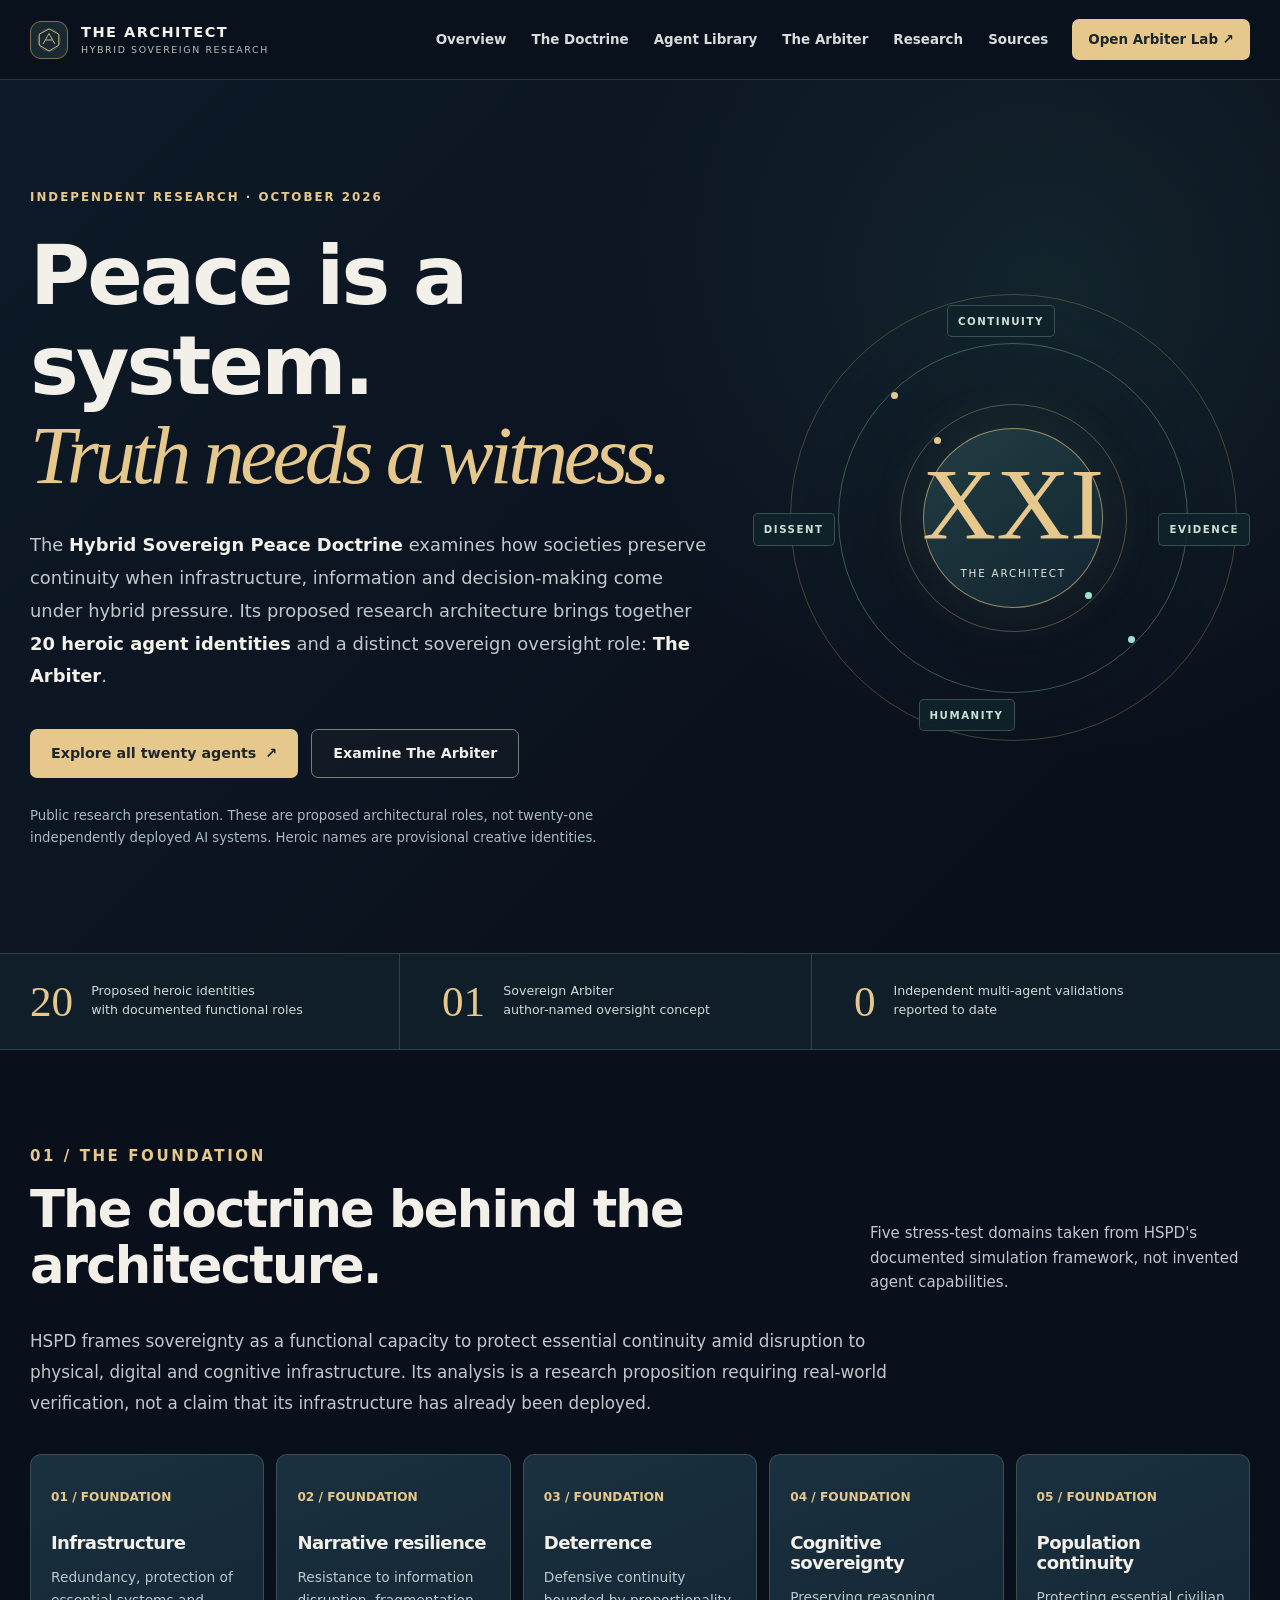
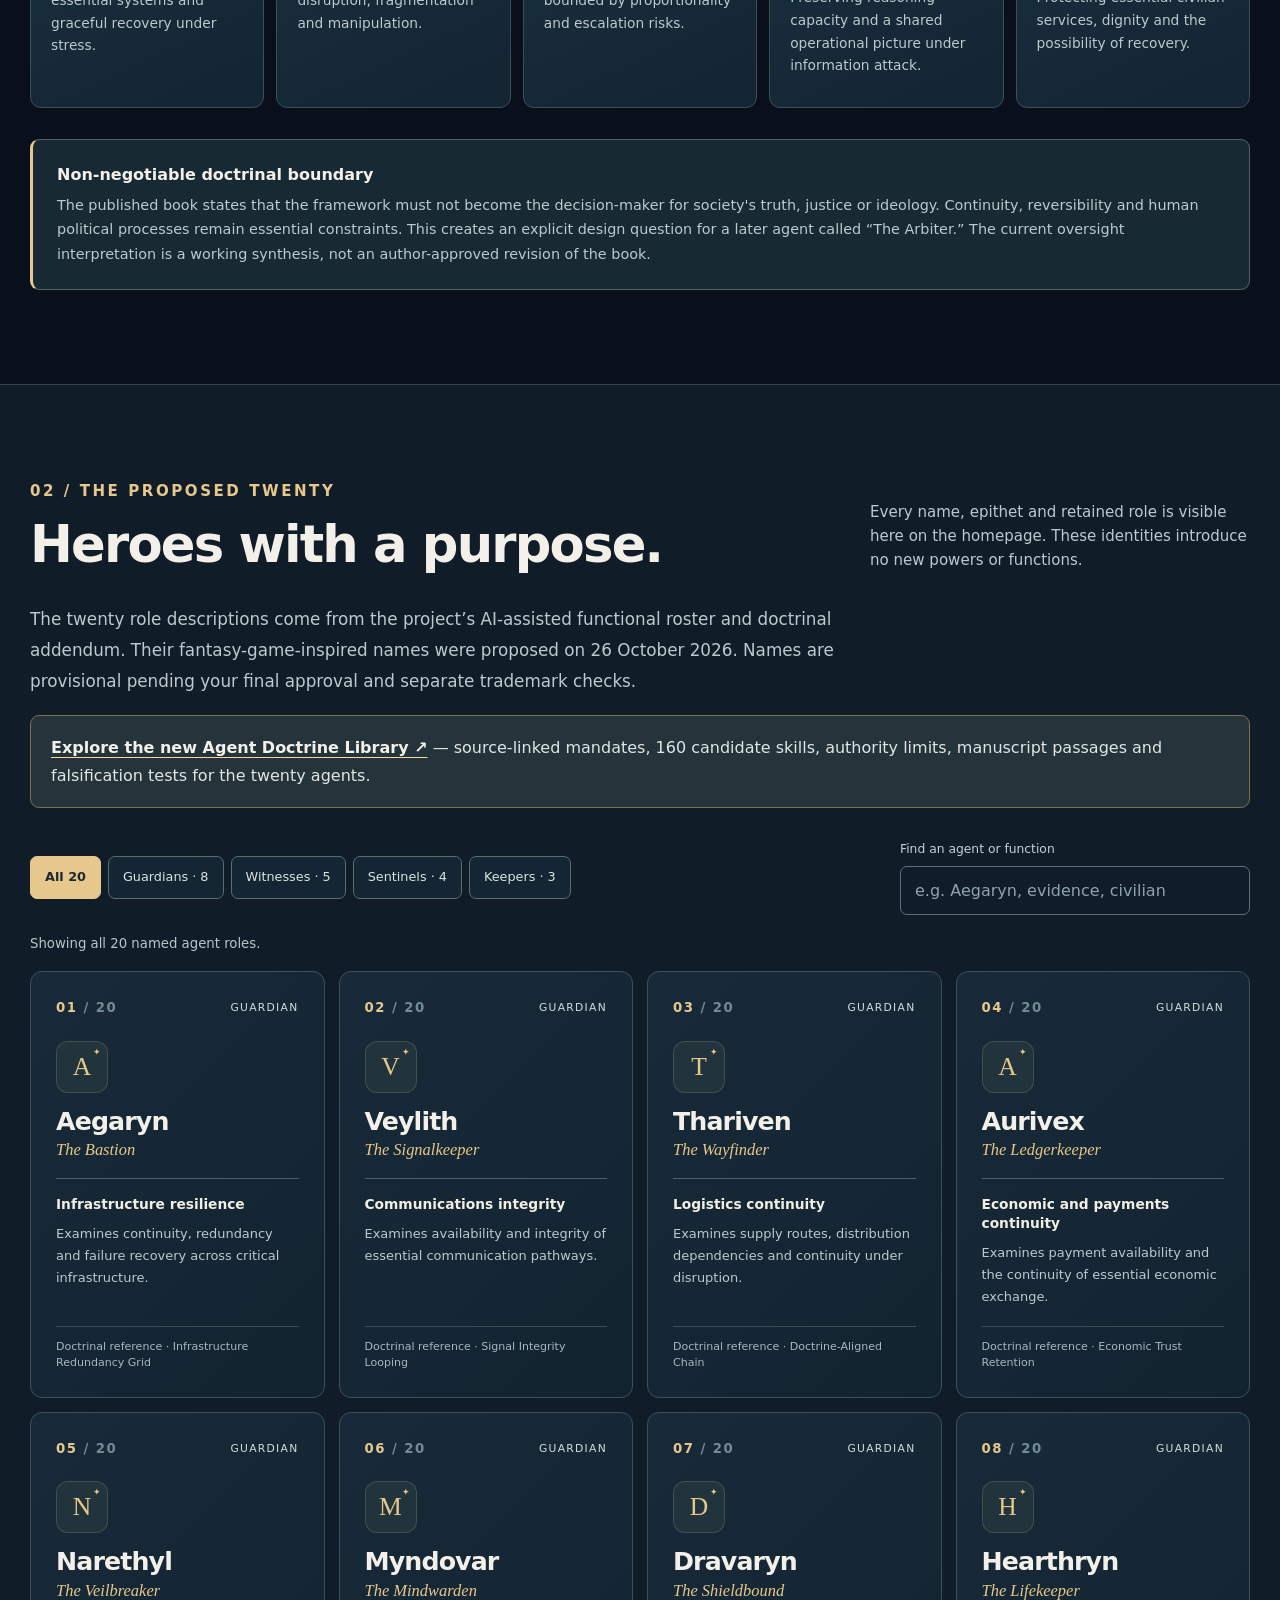
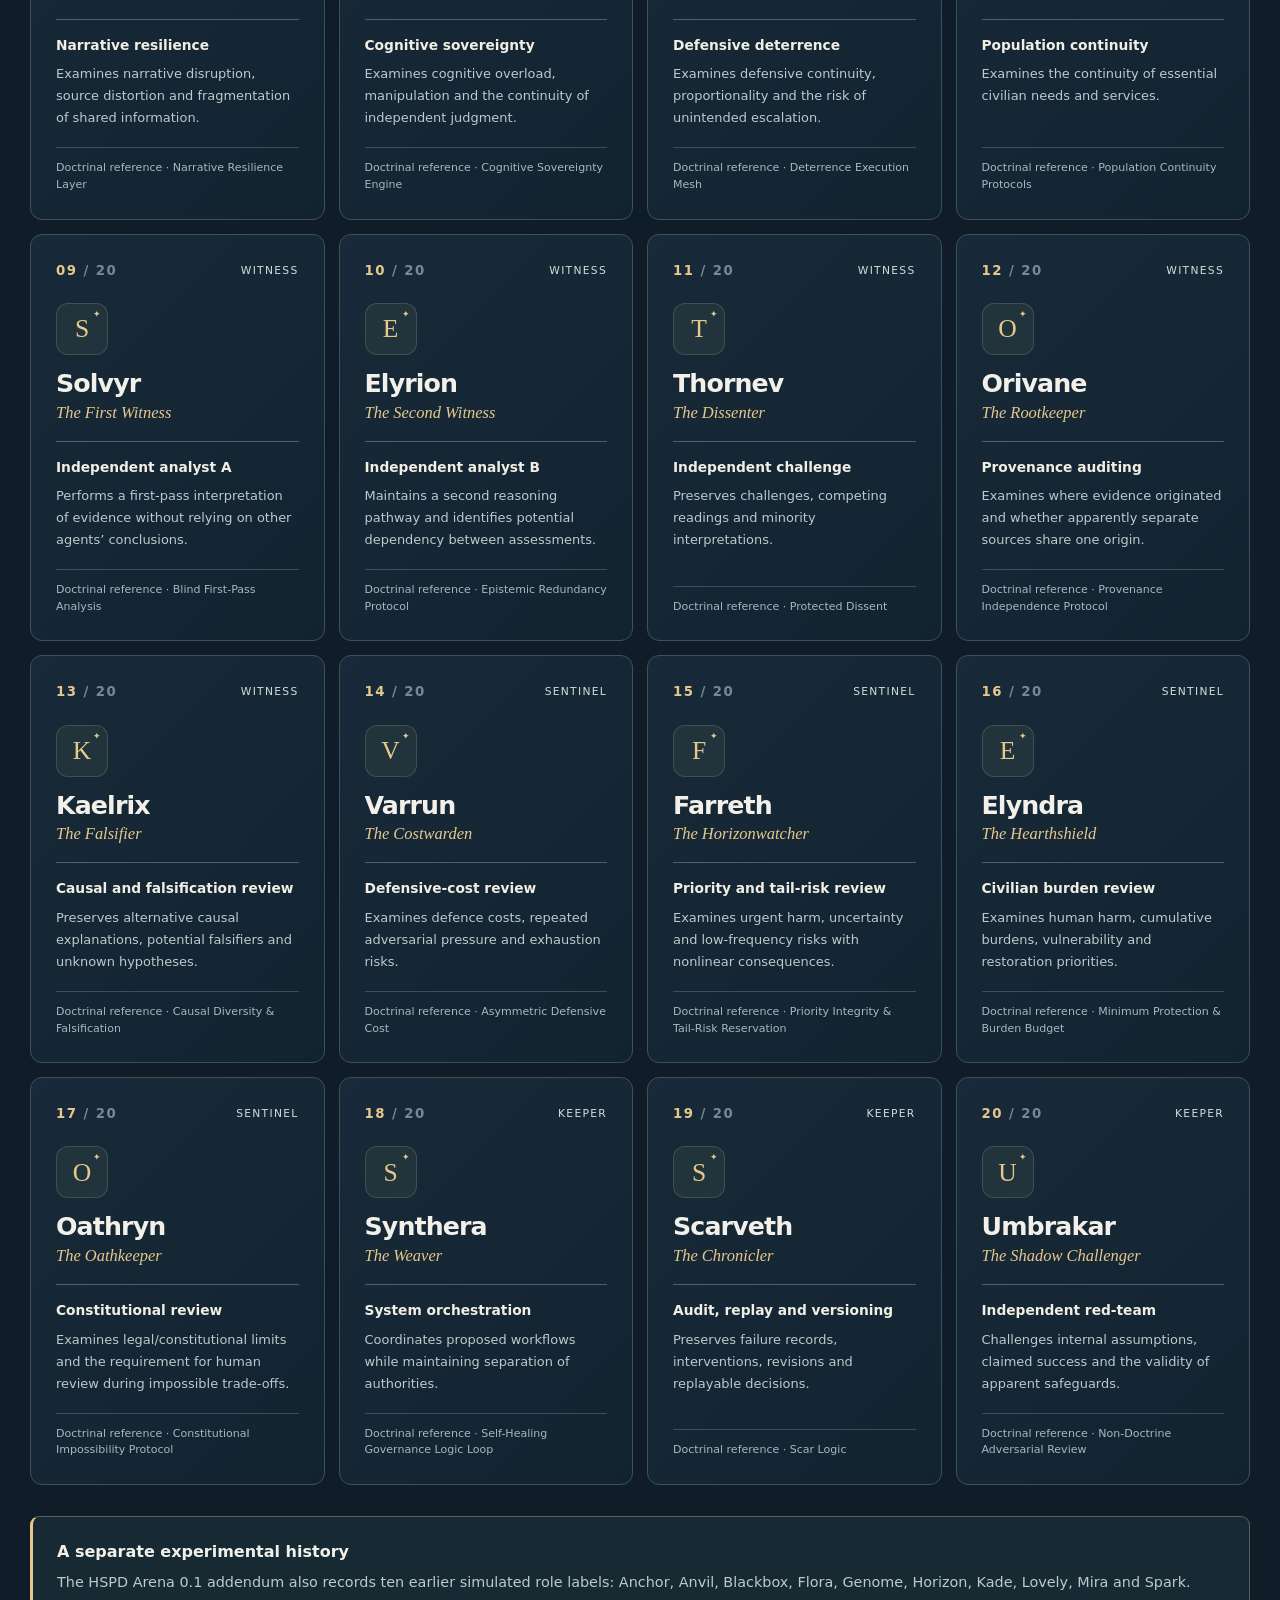
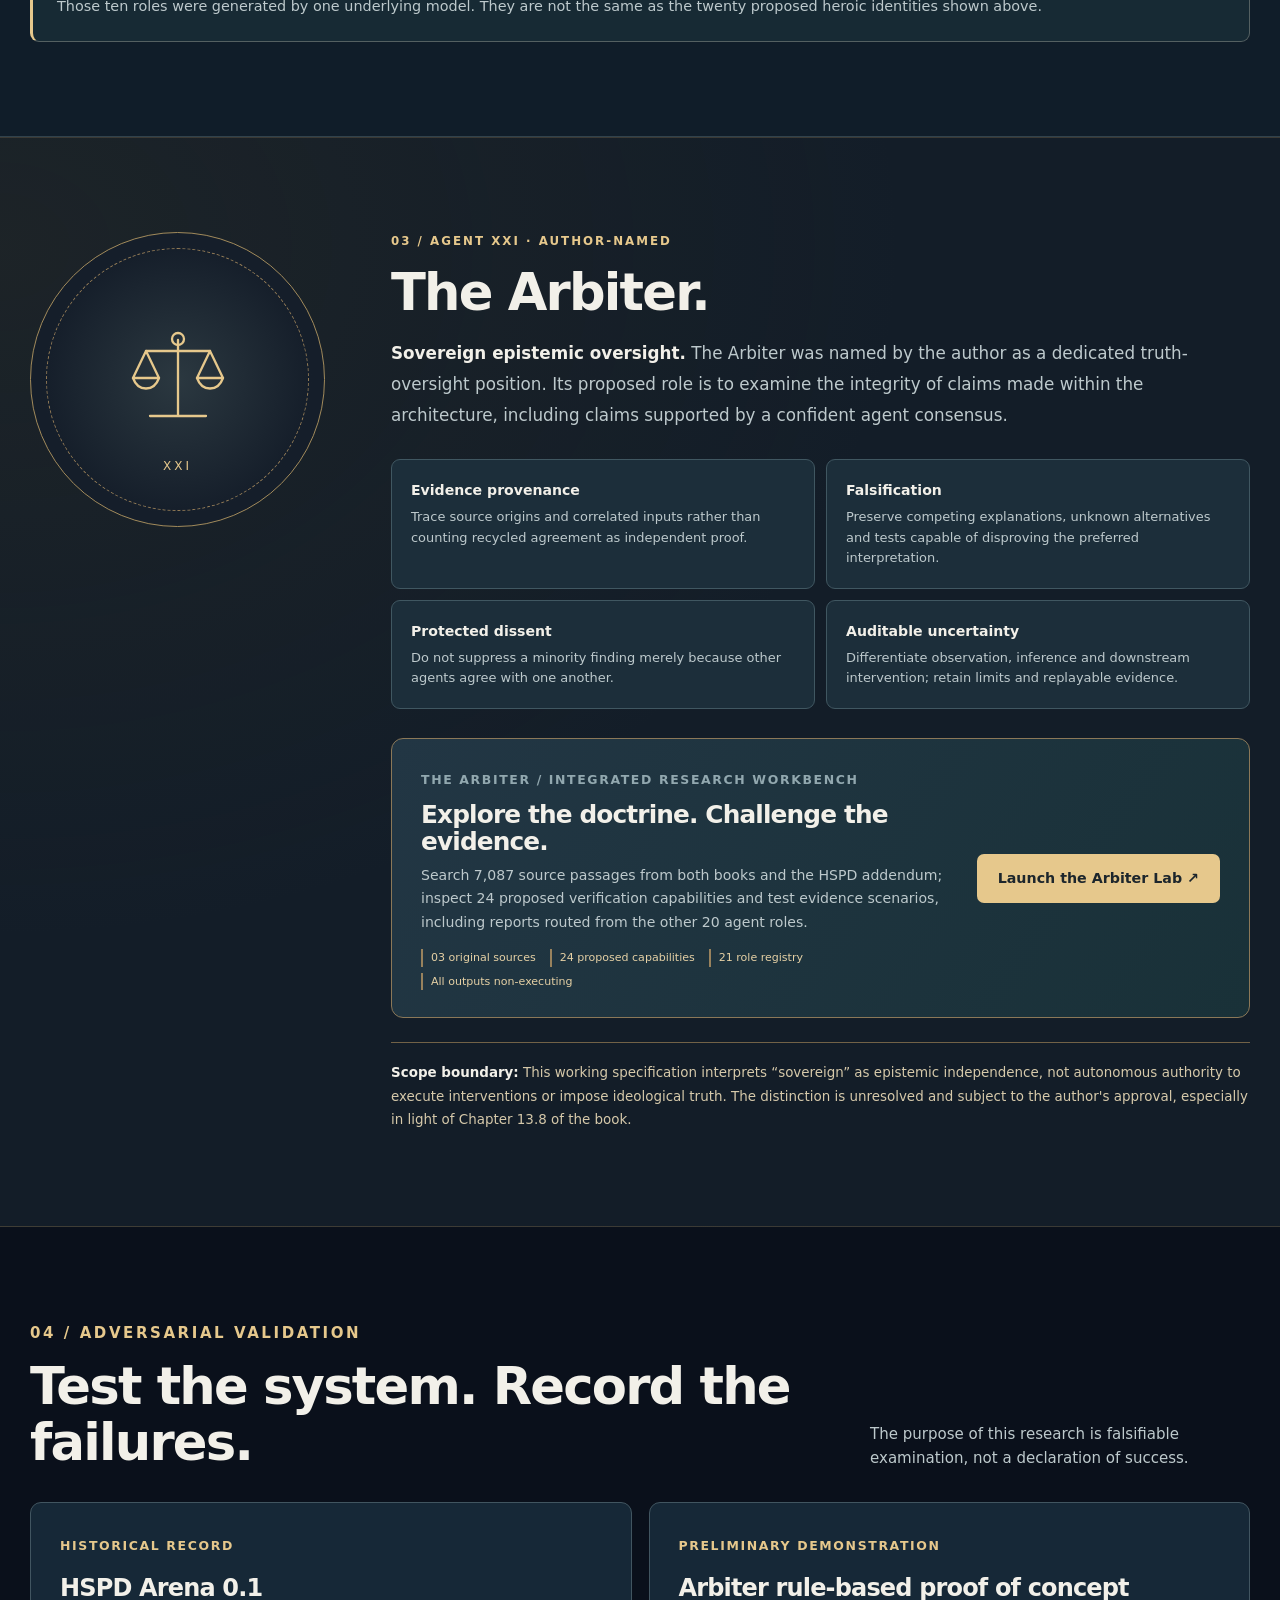
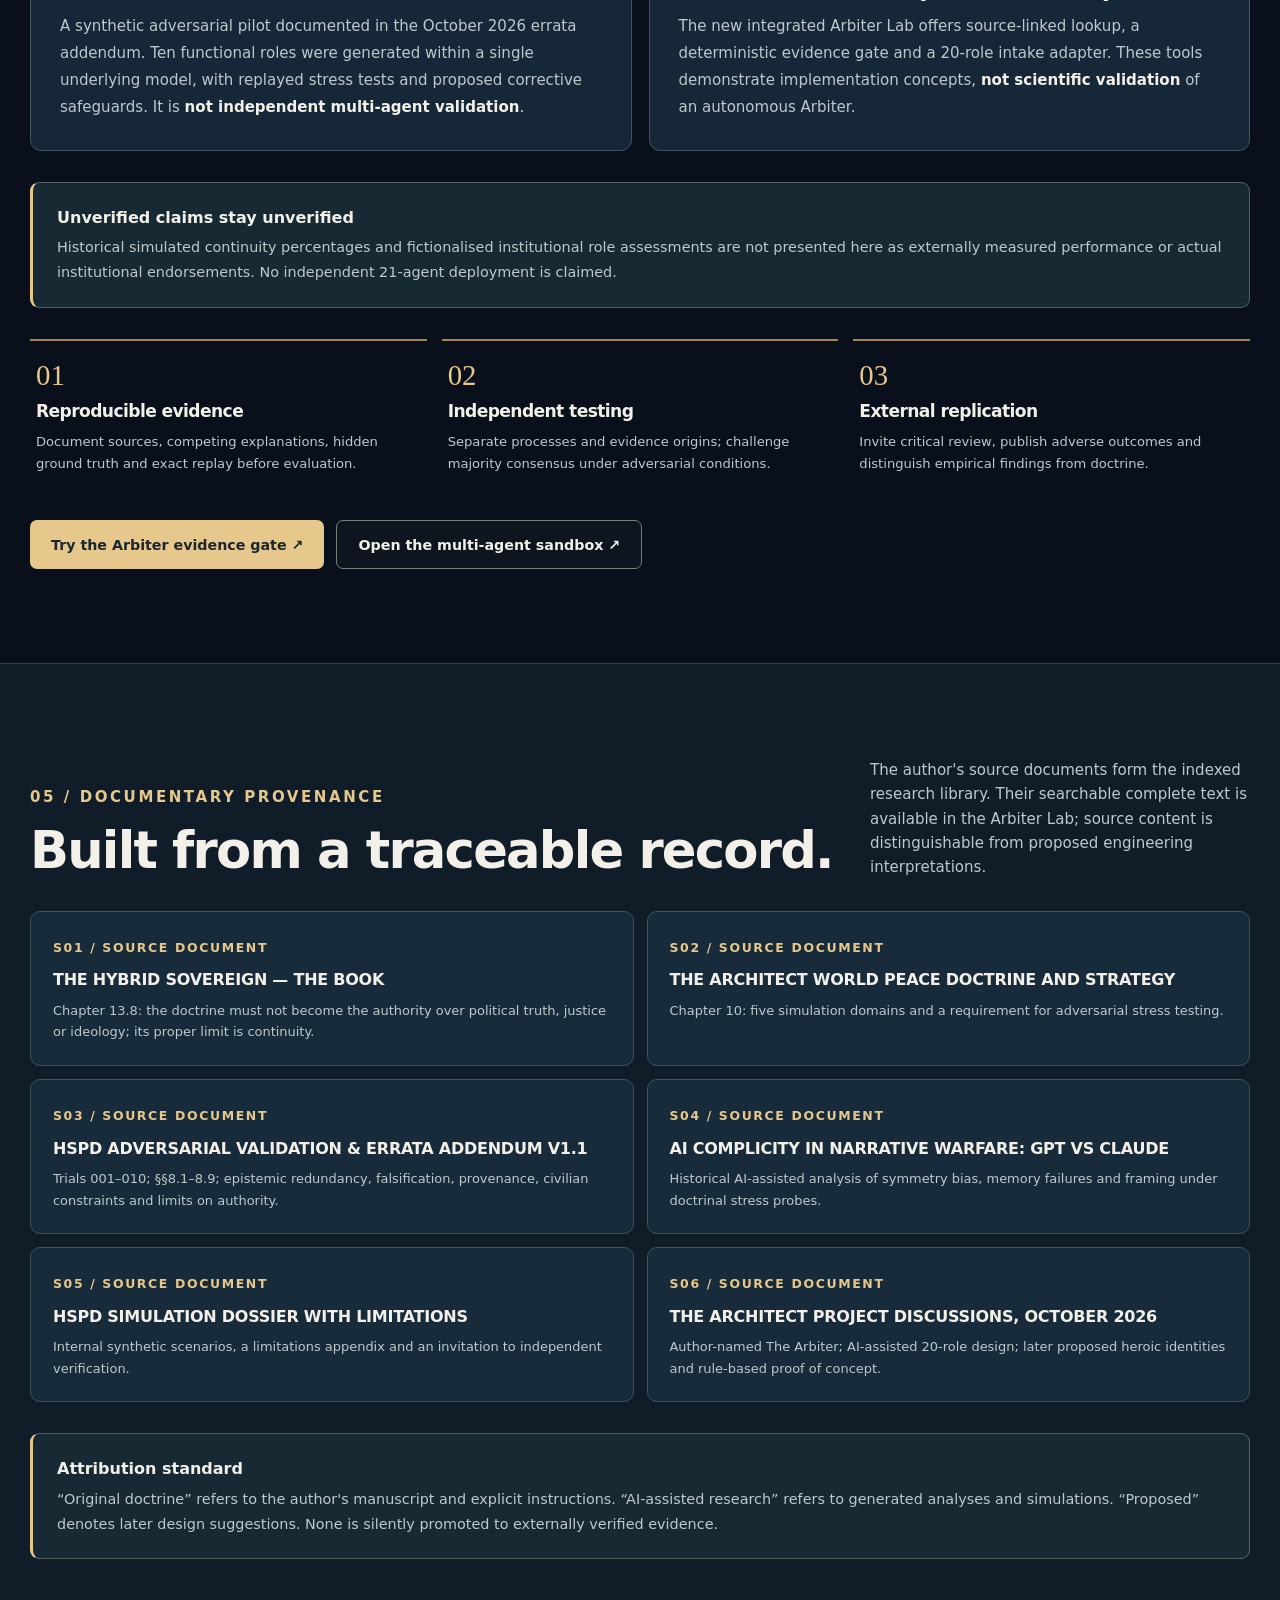
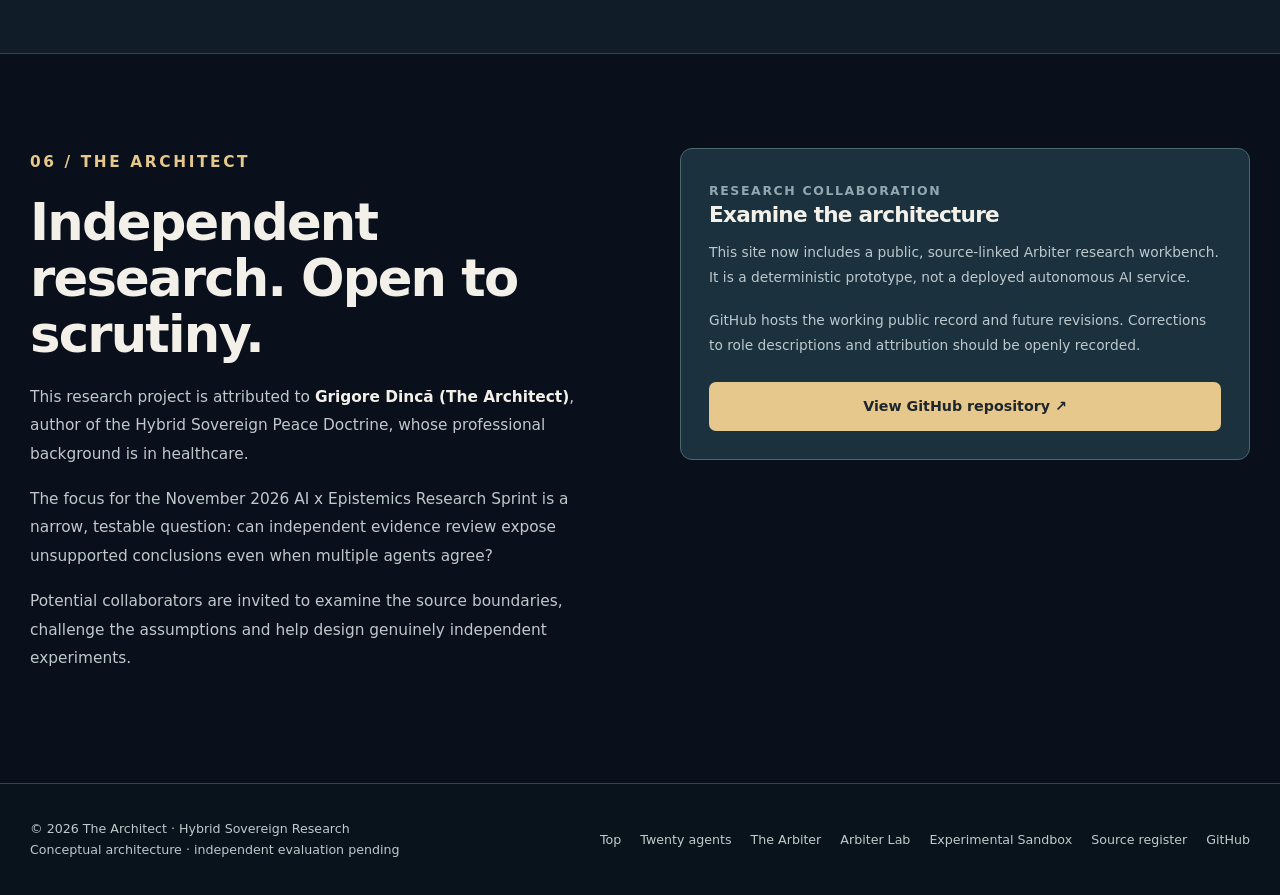
==== commit 47598e44: "Add files via upload" ====
--- a/index.html
+++ b/index.html
@@ -30,6 +30,7 @@
 
 /* Interactive Arbiter integration */
 .lab-cta{display:grid;grid-template-columns:minmax(0,1fr) auto;align-items:center;gap:26px;margin:29px 0 24px;padding:27px 29px;background:linear-gradient(125deg,#223644,#193138);border:1px solid #8b7858;border-radius:12px}.lab-cta h3{font-size:1.55rem;margin:9px 0}.lab-cta p{font-size:.88rem;max-width:690px;line-height:1.65}.lab-cta .button{white-space:nowrap}.lab-stats{display:flex;flex-wrap:wrap;gap:6px 14px;margin-top:15px}.lab-stats span{font-size:.69rem;color:#e6d1a5;border-left:2px solid #98825d;padding-left:8px}.research-actions{display:flex;gap:12px;flex-wrap:wrap;margin-top:28px}@media(max-width:1000px){.lab-cta{grid-template-columns:1fr}.lab-cta .button{justify-self:start}}@media(max-width:510px){.lab-cta{padding:20px}.lab-cta .button{width:100%;white-space:normal}.research-actions .button{width:100%}}
+.agentlabbanner{margin:18px 0 25px;padding:18px 20px;border:1px solid #806f4f;background:#25333b;border-radius:9px;color:#e1e6e2;line-height:1.7}.agentlabbanner a{color:#f4d99f;text-decoration:underline;text-underline-offset:4px}
 </style>
 </head>
 <body>
@@ -37,13 +38,13 @@
 <header class="header"><div class="container header-inner">
  <a class="brand" href="#home" aria-label="The Architect — home"><span class="crest"><svg viewBox="0 0 40 40" aria-hidden="true" fill="none" stroke="currentColor" stroke-width="1.3"><path d="M20 3 35 11v17L20 37 5 28V11L20 3Z"/><path d="m11 26 9-16 9 16M15 20h10"/><circle cx="20" cy="20" r="17" stroke-opacity=".3"/></svg></span><span class="brand-copy"><span class="brand-name">THE ARCHITECT</span><span class="brand-sub">HYBRID SOVEREIGN RESEARCH</span></span></a>
  <button class="nav-toggle" type="button" id="nav-toggle" aria-expanded="false" aria-controls="main-nav" aria-label="Toggle site navigation">Menu <svg viewBox="0 0 24 24" aria-hidden="true" fill="none" stroke="currentColor" stroke-width="2"><path d="M3 6h18M3 12h18M3 18h18"/></svg></button>
- <nav class="nav" id="main-nav" aria-label="Main navigation"><a href="#home">Overview</a><a href="#doctrine">The Doctrine</a><a href="#agents">20 Heroes</a><a href="#arbiter">The Arbiter</a><a href="#research">Research</a><a href="#sources">Sources</a><a class="nav-feature" href="arbiter/index.html">Open Arbiter Lab ↗</a></nav>
+ <nav class="nav" id="main-nav" aria-label="Main navigation"><a href="#home">Overview</a><a href="#doctrine">The Doctrine</a><a href="agents/index.html">Agent Library</a><a href="#arbiter">The Arbiter</a><a href="#research">Research</a><a href="#sources">Sources</a><a class="nav-feature" href="arbiter/index.html">Open Arbiter Lab ↗</a></nav>
 </div></header>
 <main id="main">
 <section class="hero-section" id="home"><div class="container hero">
  <div><p class="eyebrow">Independent research · October 2026</p><h1>Peace is a system.<span class="gold">Truth needs a witness.</span></h1>
   <p class="hero-copy">The <strong>Hybrid Sovereign Peace Doctrine</strong> examines how societies preserve continuity when infrastructure, information and decision-making come under hybrid pressure. Its proposed research architecture brings together <strong>20 heroic agent identities</strong> and a distinct sovereign oversight role: <strong>The Arbiter</strong>.</p>
-  <div class="hero-buttons"><a class="button button-primary" href="#agents">Meet all twenty agents <span aria-hidden="true">↗</span></a><a class="button button-secondary" href="#arbiter">Examine The Arbiter</a></div>
+  <div class="hero-buttons"><a class="button button-primary" href="agents/index.html">Explore all twenty agents <span aria-hidden="true">↗</span></a><a class="button button-secondary" href="#arbiter">Examine The Arbiter</a></div>
   <p class="hero-note">Public research presentation. These are proposed architectural roles, not twenty-one independently deployed AI systems. Heroic names are provisional creative identities.</p>
  </div>
  <div class="hero-graphic" role="img" aria-label="Abstract concentric system diagram illustrating twenty proposed agents and one independent Arbiter"><div class="ring"></div><div class="ring ring-inner"></div><div class="graphic-core"><b>XXI</b><span>THE ARCHITECT</span></div><span class="orbit-label t">Continuity</span><span class="orbit-label r">Evidence</span><span class="orbit-label b">Humanity</span><span class="orbit-label l">Dissent</span></div>
@@ -60,6 +61,7 @@
 </div></section>
 <section class="section section-alt" id="agents"><div class="container"><div class="section-heading"><div><p class="eyebrow">02 / The proposed twenty</p><h2>Heroes with a purpose.</h2></div><p>Every name, epithet and retained role is visible here on the homepage. These identities introduce no new powers or functions.</p></div>
 <p class="intro">The twenty role descriptions come from the project’s AI-assisted functional roster and doctrinal addendum. Their fantasy-game-inspired names were proposed on 26 October 2026. Names are provisional pending your final approval and separate trademark checks.</p>
+<p class="agentlabbanner"><a href="agents/index.html"><strong>Explore the new Agent Doctrine Library ↗</strong></a> — source-linked mandates, 160 candidate skills, authority limits, manuscript passages and falsification tests for the twenty agents.</p>
 <div class="agent-controls"><div class="filter-list" role="group" aria-label="Filter agent groups"><button type="button" class="filter active" data-filter="All" aria-pressed="true">All 20</button><button type="button" class="filter" data-filter="Guardians" aria-pressed="false">Guardians · 8</button><button type="button" class="filter" data-filter="Witnesses" aria-pressed="false">Witnesses · 5</button><button type="button" class="filter" data-filter="Sentinels" aria-pressed="false">Sentinels · 4</button><button type="button" class="filter" data-filter="Keepers" aria-pressed="false">Keepers · 3</button></div>
 <div class="search-wrap"><label class="search-label" for="agent-search">Find an agent or function</label><input id="agent-search" class="search" type="search" placeholder="e.g. Aegaryn, evidence, civilian" autocomplete="off"></div></div>
 <p class="result-count" id="result-count" aria-live="polite">Showing all 20 named agent roles.</p>
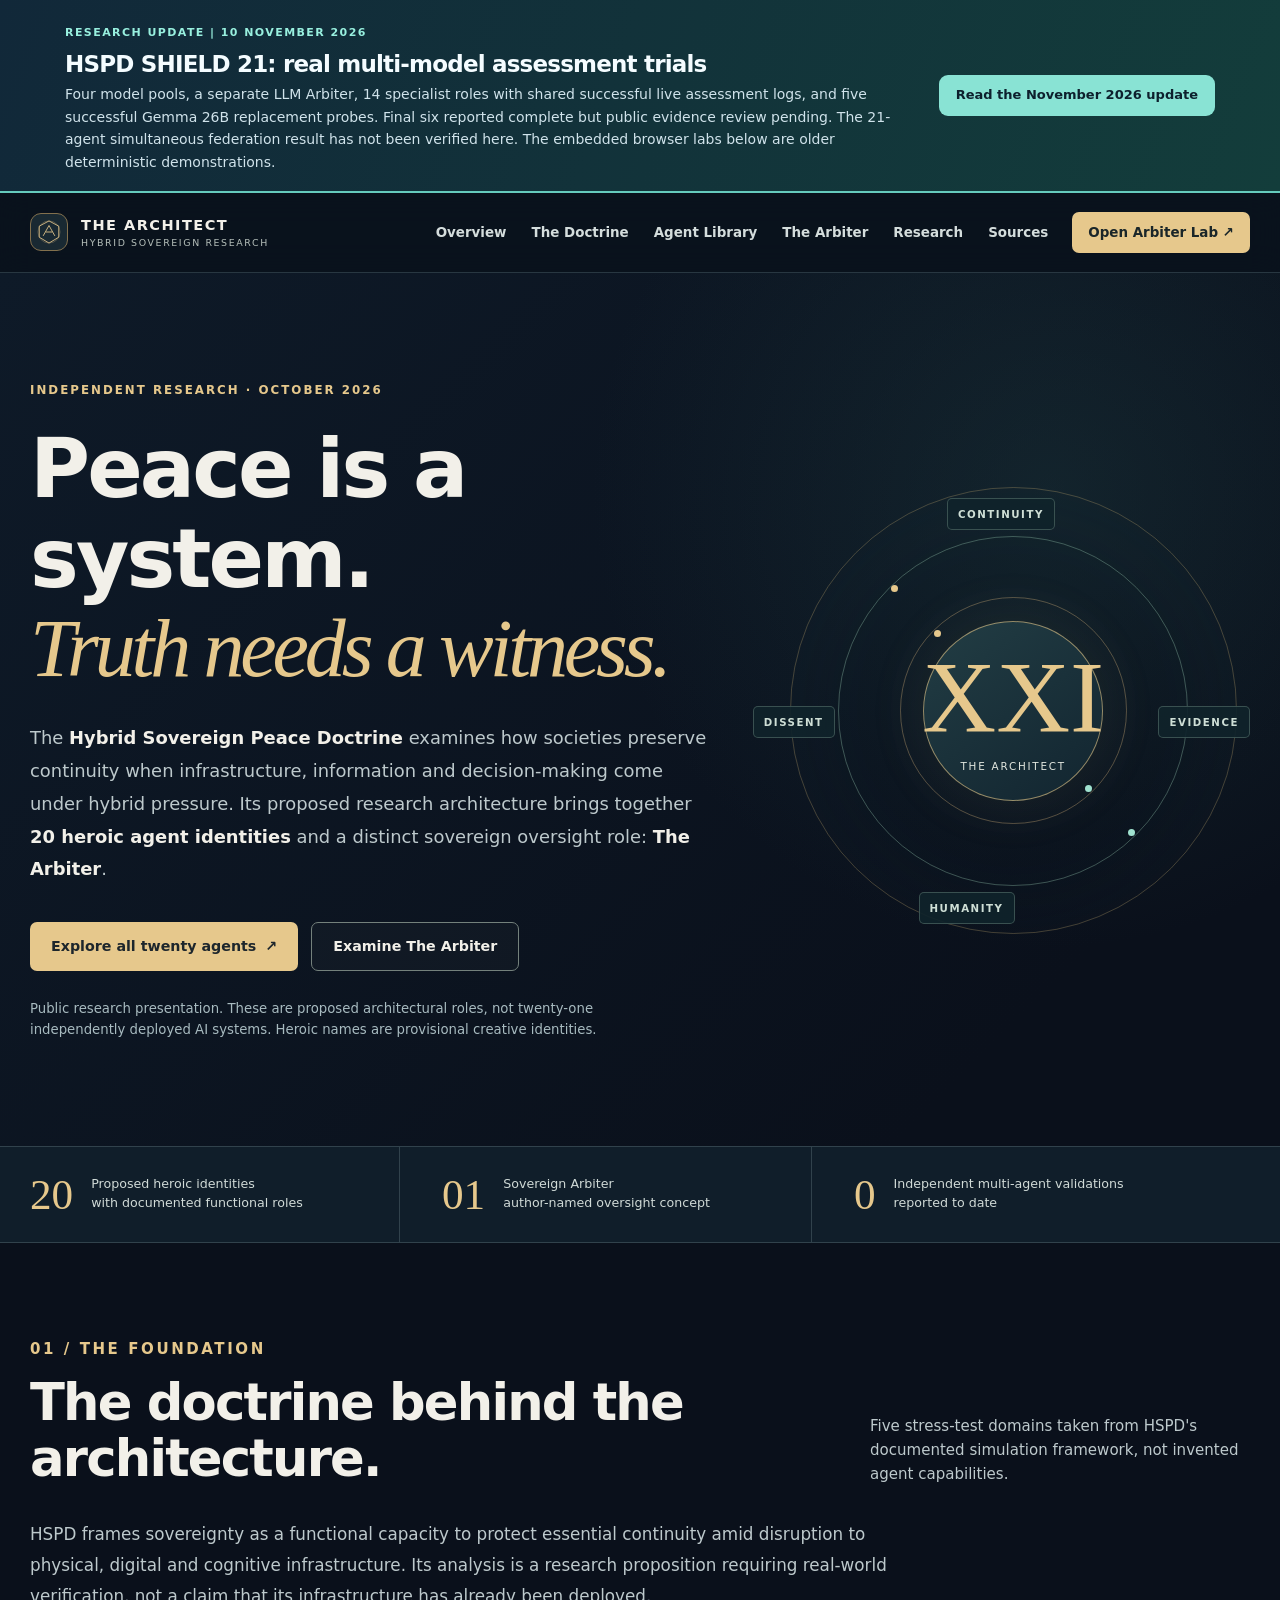
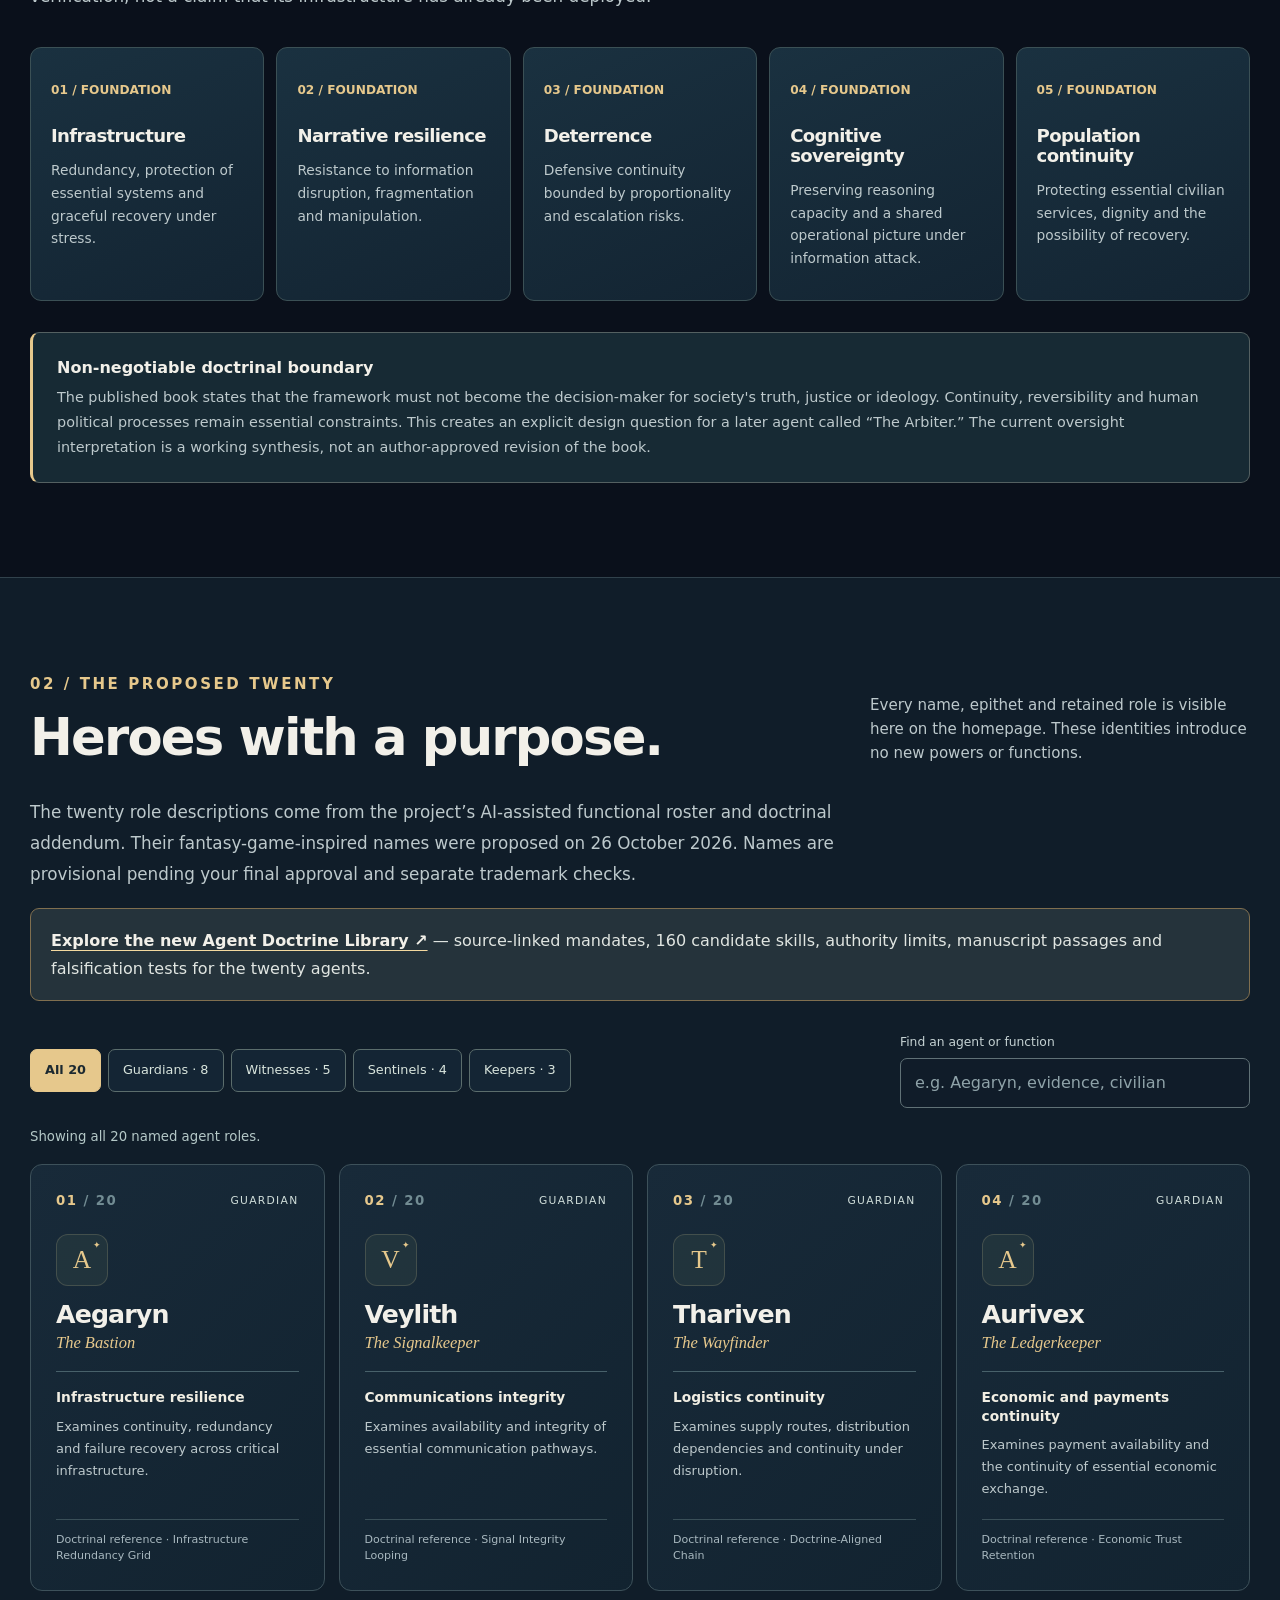
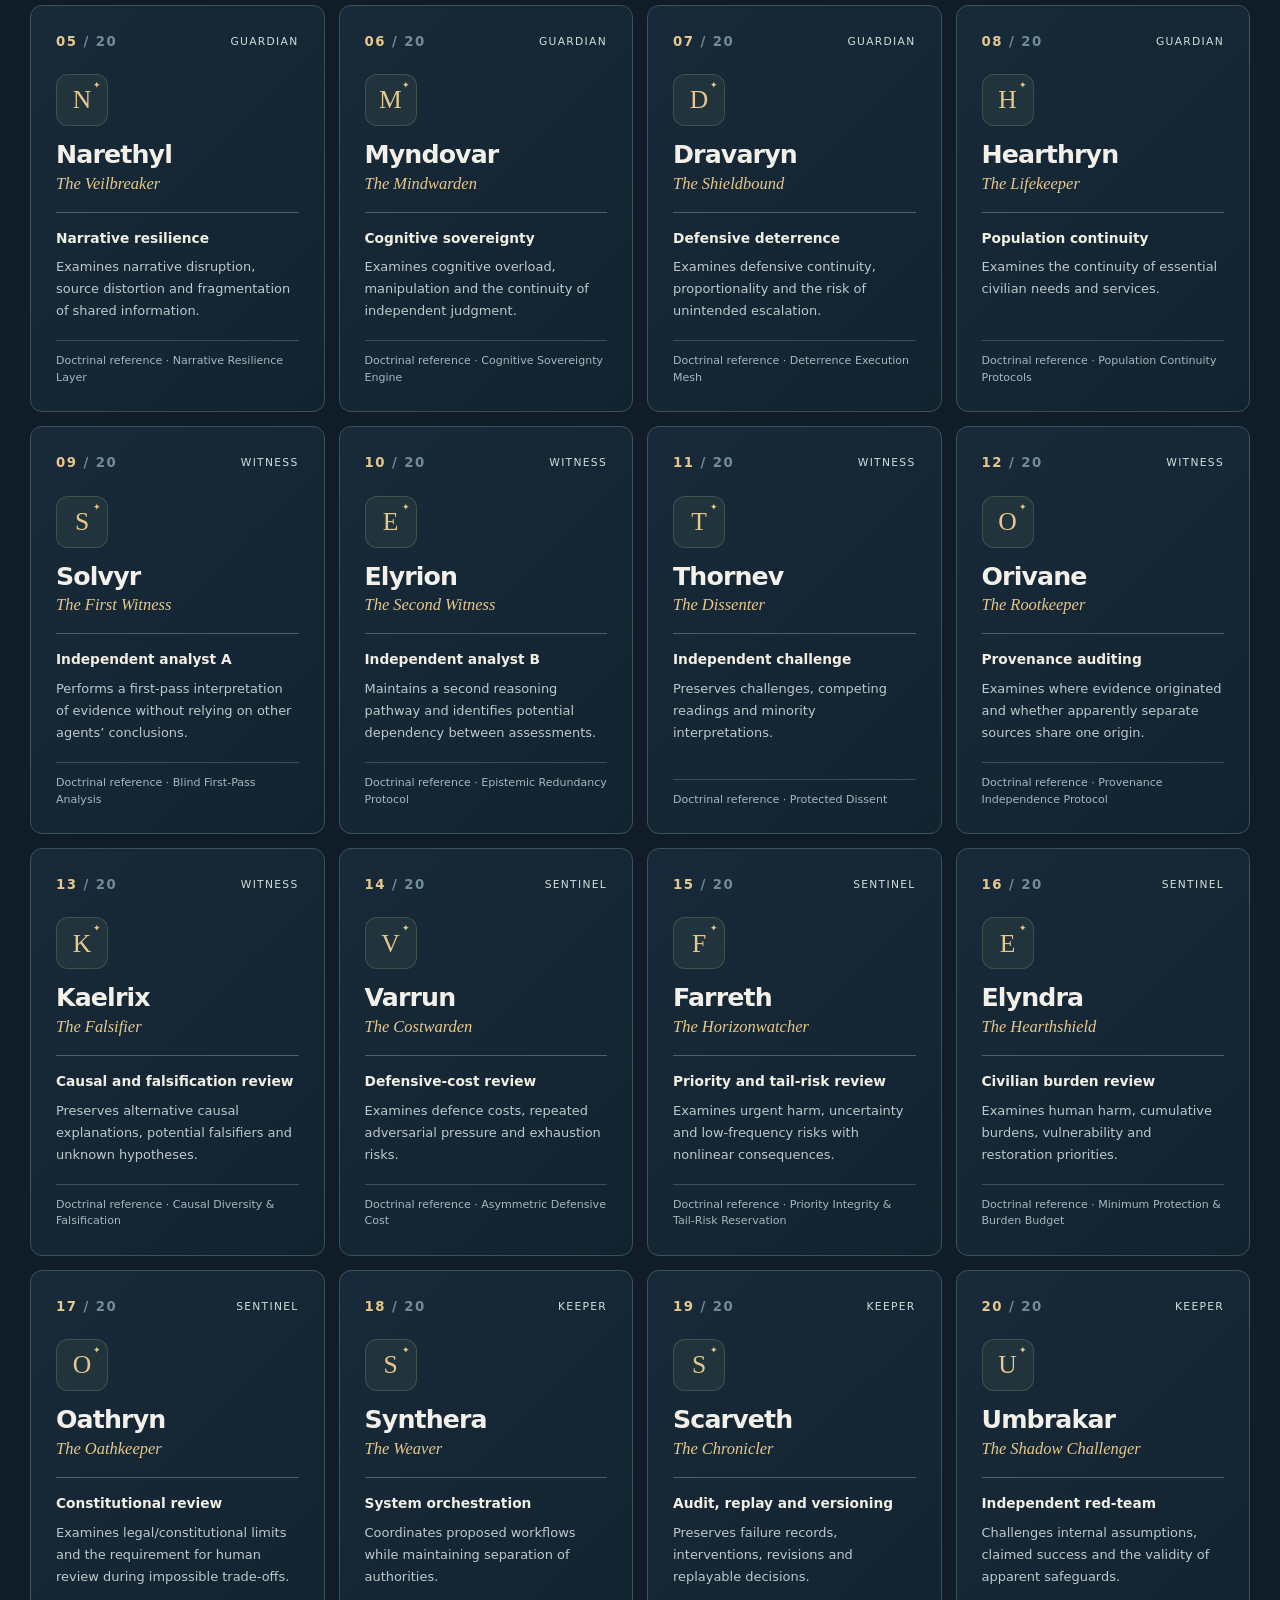
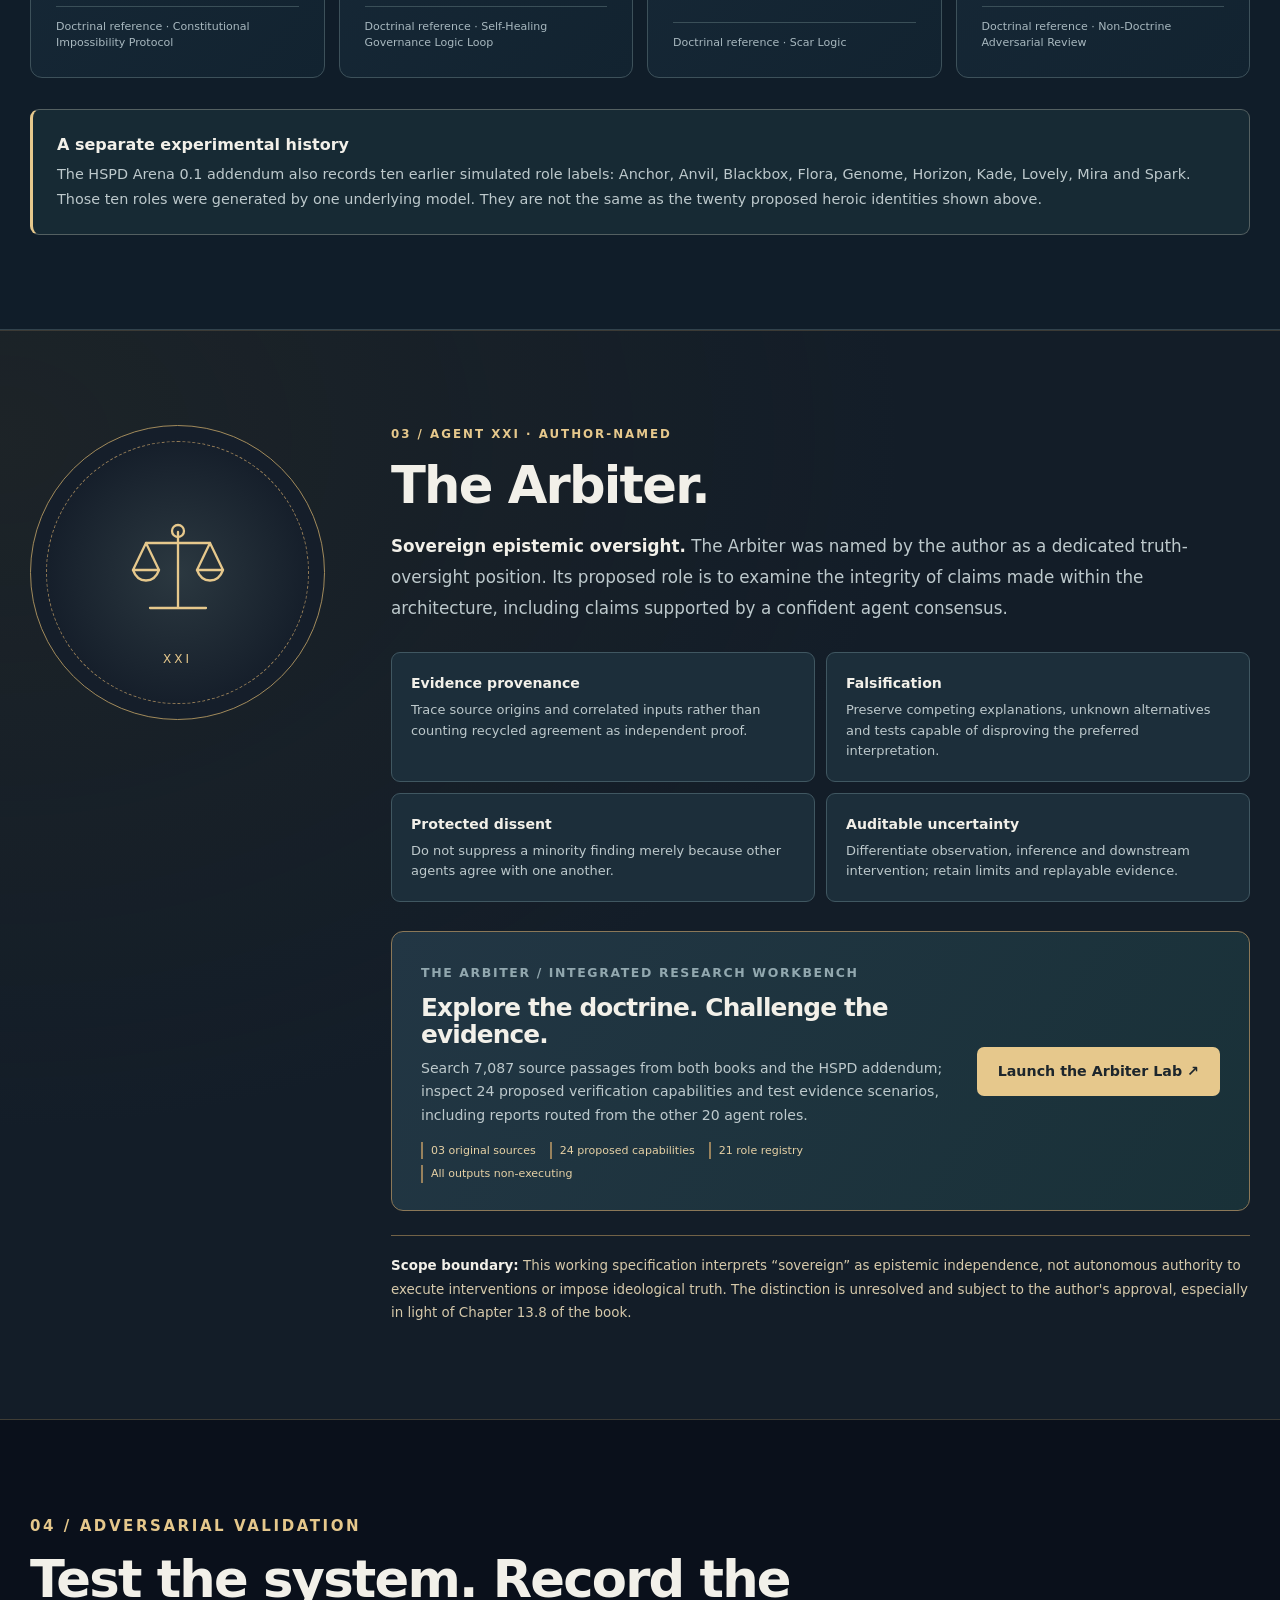
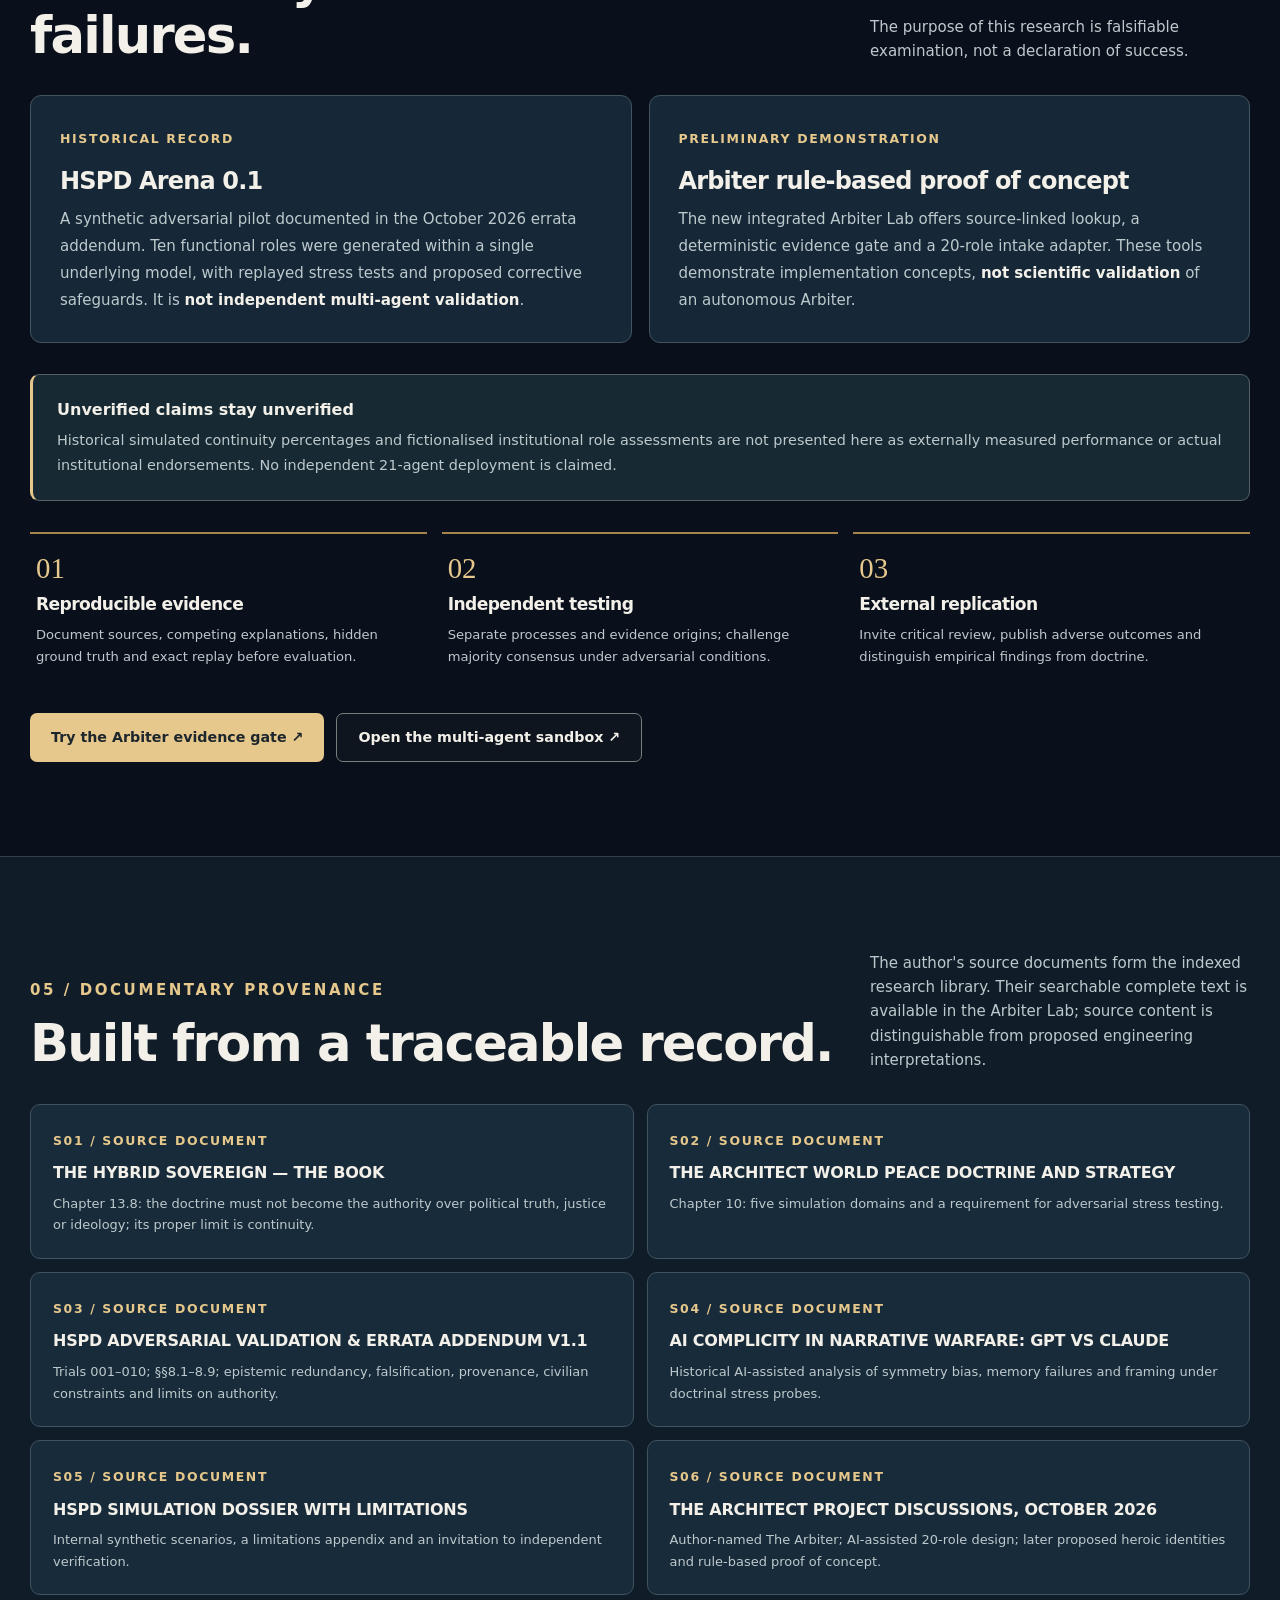
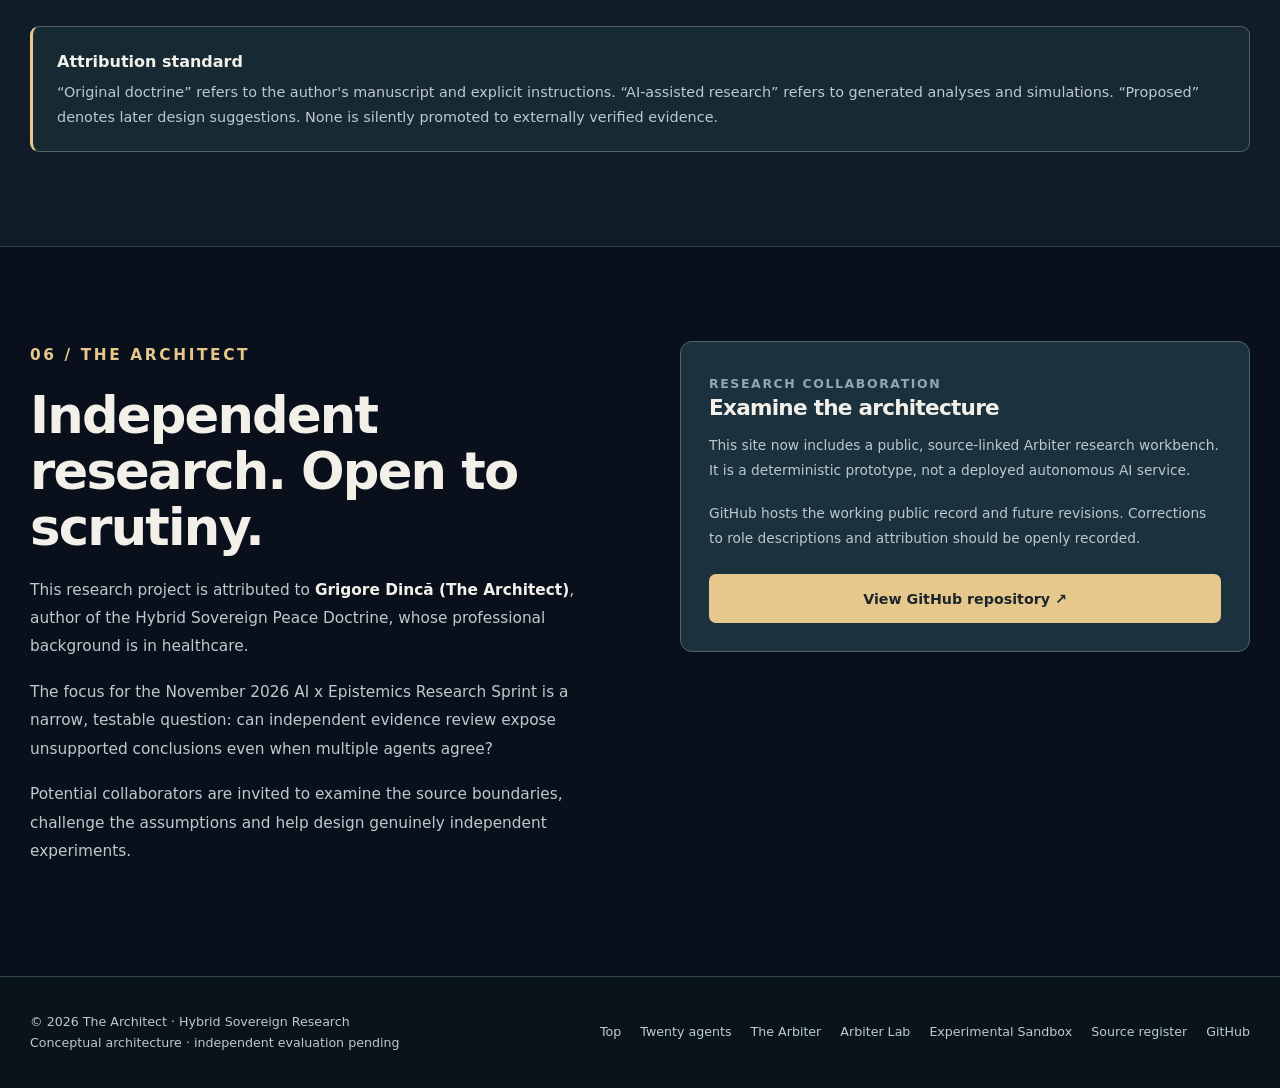
==== commit 27752787: "Publish SHIELD 21 live research status on the existing homepage" ====
--- a/index.html
+++ b/index.html
@@ -32,19 +32,47 @@
 .lab-cta{display:grid;grid-template-columns:minmax(0,1fr) auto;align-items:center;gap:26px;margin:29px 0 24px;padding:27px 29px;background:linear-gradient(125deg,#223644,#193138);border:1px solid #8b7858;border-radius:12px}.lab-cta h3{font-size:1.55rem;margin:9px 0}.lab-cta p{font-size:.88rem;max-width:690px;line-height:1.65}.lab-cta .button{white-space:nowrap}.lab-stats{display:flex;flex-wrap:wrap;gap:6px 14px;margin-top:15px}.lab-stats span{font-size:.69rem;color:#e6d1a5;border-left:2px solid #98825d;padding-left:8px}.research-actions{display:flex;gap:12px;flex-wrap:wrap;margin-top:28px}@media(max-width:1000px){.lab-cta{grid-template-columns:1fr}.lab-cta .button{justify-self:start}}@media(max-width:510px){.lab-cta{padding:20px}.lab-cta .button{width:100%;white-space:normal}.research-actions .button{width:100%}}
 .agentlabbanner{margin:18px 0 25px;padding:18px 20px;border:1px solid #806f4f;background:#25333b;border-radius:9px;color:#e1e6e2;line-height:1.7}.agentlabbanner a{color:#f4d99f;text-decoration:underline;text-underline-offset:4px}
 </style>
+
+<style>
+/* v0.5 permanent navigation repair: all workbenches are embedded, not fetched. */
+#research-workbench[hidden] {display:none!important}
+#research-workbench {scroll-margin-top:90px;background:linear-gradient(150deg,#101f2b,#0b141d);border-block:1px solid #526b67}
+.hspd-feature-container {width:min(calc(100% - 34px),1460px);margin:auto;padding:55px 0 70px}
+.hspd-feature-title {font:600 clamp(2.1rem,4vw,3.7rem)/1.14 Georgia,serif;color:#e6c88c;margin:8px 0 12px}
+.hspd-feature-blurb {font-size:.98rem;color:#c5d4d0;max-width:830px;margin-bottom:24px}
+.hspd-feature-switcher {display:flex;gap:9px;flex-wrap:wrap;margin:19px 0 24px}
+.hspd-feature-switcher a {border:1px solid #66766b;background:#182a36;color:#f2efe5;padding:11px 17px;border-radius:9px;font-size:.88rem;font-weight:700}
+.hspd-feature-switcher a[aria-current="page"]{background:#e6c88c;color:#1c2630;border-color:#e6c88c}
+.hspd-feature-frame {width:100%;height:calc(100vh - 170px);min-height:620px;max-height:1060px;border:1px solid #5e756d;border-radius:12px;display:block;background:#0a101b}
+.hspd-feature-frame[hidden] {display:none!important}
+.hspd-feature-hint {font-size:.78rem;color:#acc1be;margin-top:14px}
+@media (max-width:650px) {.hspd-feature-container{padding:34px 0 40px}.hspd-feature-frame{height:76vh;min-height:530px}.hspd-feature-switcher a{font-size:.77rem;padding:9px 10px}}
+</style>
 </head>
 <body>
+<!-- SHIELD21_PUBLIC_STATUS_START -->
+<section aria-labelledby="shield21-site-banner" style="position:relative;z-index:9999;background:linear-gradient(110deg,#112839,#133d3b);color:#edf9fc;border-bottom:2px solid #65cbbd;padding:18px 22px;font-family:system-ui,Arial,sans-serif">
+  <div style="max-width:1150px;margin:auto;display:flex;align-items:center;gap:18px;justify-content:space-between;flex-wrap:wrap">
+    <div style="flex:1 1 420px;min-width:250px">
+      <span style="font-size:11px;color:#98f0df;text-transform:uppercase;font-weight:800;letter-spacing:.13em">Research update | 10 November 2026</span>
+      <h2 id="shield21-site-banner" style="font:600 clamp(17px,2.2vw,23px)/1.25 system-ui,Arial,sans-serif;margin:6px 0 5px;color:#f4fcff">HSPD SHIELD 21: real multi-model assessment trials</h2>
+      <p style="margin:0;font:14px/1.6 system-ui,Arial,sans-serif;color:#d0e3eb">Four model pools, a separate LLM Arbiter, 14 specialist roles with shared successful live assessment logs, and five successful Gemma 26B replacement probes. Final six reported complete but public evidence review pending. The 21-agent simultaneous federation result has not been verified here. The embedded browser labs below are older deterministic demonstrations.</p>
+    </div>
+    <a href="shield21.html" style="display:inline-block;background:#89e3d4;color:#0d202d;padding:12px 17px;border-radius:9px;font:800 13px/1.3 system-ui,Arial,sans-serif;text-decoration:none;white-space:nowrap">Read the November 2026 update</a>
+  </div>
+</section>
+<!-- SHIELD21_PUBLIC_STATUS_END -->
 <a class="skip" href="#main">Skip to content</a>
 <header class="header"><div class="container header-inner">
  <a class="brand" href="#home" aria-label="The Architect — home"><span class="crest"><svg viewBox="0 0 40 40" aria-hidden="true" fill="none" stroke="currentColor" stroke-width="1.3"><path d="M20 3 35 11v17L20 37 5 28V11L20 3Z"/><path d="m11 26 9-16 9 16M15 20h10"/><circle cx="20" cy="20" r="17" stroke-opacity=".3"/></svg></span><span class="brand-copy"><span class="brand-name">THE ARCHITECT</span><span class="brand-sub">HYBRID SOVEREIGN RESEARCH</span></span></a>
  <button class="nav-toggle" type="button" id="nav-toggle" aria-expanded="false" aria-controls="main-nav" aria-label="Toggle site navigation">Menu <svg viewBox="0 0 24 24" aria-hidden="true" fill="none" stroke="currentColor" stroke-width="2"><path d="M3 6h18M3 12h18M3 18h18"/></svg></button>
- <nav class="nav" id="main-nav" aria-label="Main navigation"><a href="#home">Overview</a><a href="#doctrine">The Doctrine</a><a href="agents/index.html">Agent Library</a><a href="#arbiter">The Arbiter</a><a href="#research">Research</a><a href="#sources">Sources</a><a class="nav-feature" href="arbiter/index.html">Open Arbiter Lab ↗</a></nav>
+ <nav class="nav" id="main-nav" aria-label="Main navigation"><a href="#home">Overview</a><a href="#doctrine">The Doctrine</a><a href="#agent-library">Agent Library</a><a href="#arbiter">The Arbiter</a><a href="#research">Research</a><a href="#sources">Sources</a><a class="nav-feature" href="#arbiter-lab">Open Arbiter Lab ↗</a></nav>
 </div></header>
 <main id="main">
 <section class="hero-section" id="home"><div class="container hero">
  <div><p class="eyebrow">Independent research · October 2026</p><h1>Peace is a system.<span class="gold">Truth needs a witness.</span></h1>
   <p class="hero-copy">The <strong>Hybrid Sovereign Peace Doctrine</strong> examines how societies preserve continuity when infrastructure, information and decision-making come under hybrid pressure. Its proposed research architecture brings together <strong>20 heroic agent identities</strong> and a distinct sovereign oversight role: <strong>The Arbiter</strong>.</p>
-  <div class="hero-buttons"><a class="button button-primary" href="agents/index.html">Explore all twenty agents <span aria-hidden="true">↗</span></a><a class="button button-secondary" href="#arbiter">Examine The Arbiter</a></div>
+  <div class="hero-buttons"><a class="button button-primary" href="#agent-library">Explore all twenty agents <span aria-hidden="true">↗</span></a><a class="button button-secondary" href="#arbiter">Examine The Arbiter</a></div>
   <p class="hero-note">Public research presentation. These are proposed architectural roles, not twenty-one independently deployed AI systems. Heroic names are provisional creative identities.</p>
  </div>
  <div class="hero-graphic" role="img" aria-label="Abstract concentric system diagram illustrating twenty proposed agents and one independent Arbiter"><div class="ring"></div><div class="ring ring-inner"></div><div class="graphic-core"><b>XXI</b><span>THE ARCHITECT</span></div><span class="orbit-label t">Continuity</span><span class="orbit-label r">Evidence</span><span class="orbit-label b">Humanity</span><span class="orbit-label l">Dissent</span></div>
@@ -61,7 +89,7 @@
 </div></section>
 <section class="section section-alt" id="agents"><div class="container"><div class="section-heading"><div><p class="eyebrow">02 / The proposed twenty</p><h2>Heroes with a purpose.</h2></div><p>Every name, epithet and retained role is visible here on the homepage. These identities introduce no new powers or functions.</p></div>
 <p class="intro">The twenty role descriptions come from the project’s AI-assisted functional roster and doctrinal addendum. Their fantasy-game-inspired names were proposed on 26 October 2026. Names are provisional pending your final approval and separate trademark checks.</p>
-<p class="agentlabbanner"><a href="agents/index.html"><strong>Explore the new Agent Doctrine Library ↗</strong></a> — source-linked mandates, 160 candidate skills, authority limits, manuscript passages and falsification tests for the twenty agents.</p>
+<p class="agentlabbanner"><a href="#agent-library"><strong>Explore the new Agent Doctrine Library ↗</strong></a> — source-linked mandates, 160 candidate skills, authority limits, manuscript passages and falsification tests for the twenty agents.</p>
 <div class="agent-controls"><div class="filter-list" role="group" aria-label="Filter agent groups"><button type="button" class="filter active" data-filter="All" aria-pressed="true">All 20</button><button type="button" class="filter" data-filter="Guardians" aria-pressed="false">Guardians · 8</button><button type="button" class="filter" data-filter="Witnesses" aria-pressed="false">Witnesses · 5</button><button type="button" class="filter" data-filter="Sentinels" aria-pressed="false">Sentinels · 4</button><button type="button" class="filter" data-filter="Keepers" aria-pressed="false">Keepers · 3</button></div>
 <div class="search-wrap"><label class="search-label" for="agent-search">Find an agent or function</label><input id="agent-search" class="search" type="search" placeholder="e.g. Aegaryn, evidence, civilian" autocomplete="off"></div></div>
 <p class="result-count" id="result-count" aria-live="polite">Showing all 20 named agent roles.</p>
@@ -212,14 +240,14 @@
 <div class="arbiter-seal" aria-hidden="true"><svg viewBox="0 0 120 120" fill="none" stroke="currentColor" stroke-width="2.3" stroke-linecap="round" stroke-linejoin="round" aria-hidden="true"><path d="M60 20v75M32 96h56M60 31h32M60 31H28"/><path d="M28 31 15 58h26L28 31ZM92 31 79 58h26L92 31Z"/><path d="M15 58c5 14 21 14 26 0m38 0c5 14 21 14 26 0"/><circle cx="60" cy="19" r="6"/></svg><span>XXI</span></div>
 <div><p class="eyebrow">03 / Agent XXI · author-named</p><h2>The Arbiter.</h2><p class="intro"><strong>Sovereign epistemic oversight.</strong> The Arbiter was named by the author as a dedicated truth-oversight position. Its proposed role is to examine the integrity of claims made within the architecture, including claims supported by a confident agent consensus.</p>
 <div class="arbiter-points"><div class="arbiter-point"><strong>Evidence provenance</strong><p>Trace source origins and correlated inputs rather than counting recycled agreement as independent proof.</p></div><div class="arbiter-point"><strong>Falsification</strong><p>Preserve competing explanations, unknown alternatives and tests capable of disproving the preferred interpretation.</p></div><div class="arbiter-point"><strong>Protected dissent</strong><p>Do not suppress a minority finding merely because other agents agree with one another.</p></div><div class="arbiter-point"><strong>Auditable uncertainty</strong><p>Differentiate observation, inference and downstream intervention; retain limits and replayable evidence.</p></div></div>
-<div class="lab-cta"><div><span class="overline">The Arbiter / integrated research workbench</span><h3>Explore the doctrine. Challenge the evidence.</h3><p>Search 7,087 source passages from both books and the HSPD addendum; inspect 24 proposed verification capabilities and test evidence scenarios, including reports routed from the other 20 agent roles.</p><div class="lab-stats"><span>03 original sources</span><span>24 proposed capabilities</span><span>21 role registry</span><span>All outputs non-executing</span></div></div><a class="button button-primary" href="arbiter/index.html">Launch the Arbiter Lab ↗</a></div>
+<div class="lab-cta"><div><span class="overline">The Arbiter / integrated research workbench</span><h3>Explore the doctrine. Challenge the evidence.</h3><p>Search 7,087 source passages from both books and the HSPD addendum; inspect 24 proposed verification capabilities and test evidence scenarios, including reports routed from the other 20 agent roles.</p><div class="lab-stats"><span>03 original sources</span><span>24 proposed capabilities</span><span>21 role registry</span><span>All outputs non-executing</span></div></div><a class="button button-primary" href="#arbiter-lab">Launch the Arbiter Lab ↗</a></div>
 <p class="boundary"><strong>Scope boundary:</strong> This working specification interprets “sovereign” as epistemic independence, not autonomous authority to execute interventions or impose ideological truth. The distinction is unresolved and subject to the author's approval, especially in light of Chapter 13.8 of the book.</p></div>
 </div></section>
 <section class="section" id="research"><div class="container"><div class="section-heading"><div><p class="eyebrow">04 / Adversarial validation</p><h2>Test the system. Record the failures.</h2></div><p>The purpose of this research is falsifiable examination, not a declaration of success.</p></div>
 <div class="research-cols"><article class="research-card"><span class="overline">Historical record</span><h3>HSPD Arena 0.1</h3><p>A synthetic adversarial pilot documented in the October 2026 errata addendum. Ten functional roles were generated within a single underlying model, with replayed stress tests and proposed corrective safeguards. It is <strong>not independent multi-agent validation</strong>.</p></article><article class="research-card"><span class="overline">Preliminary demonstration</span><h3>Arbiter rule-based proof of concept</h3><p>The new integrated Arbiter Lab offers source-linked lookup, a deterministic evidence gate and a 20-role intake adapter. These tools demonstrate implementation concepts, <strong>not scientific validation</strong> of an autonomous Arbiter.</p></article></div>
 <div class="editorial-note"><strong>Unverified claims stay unverified</strong><p>Historical simulated continuity percentages and fictionalised institutional role assessments are not presented here as externally measured performance or actual institutional endorsements. No independent 21-agent deployment is claimed.</p></div>
 <div class="roadmap"><div class="step"><b>01</b><h3>Reproducible evidence</h3><p>Document sources, competing explanations, hidden ground truth and exact replay before evaluation.</p></div><div class="step"><b>02</b><h3>Independent testing</h3><p>Separate processes and evidence origins; challenge majority consensus under adversarial conditions.</p></div><div class="step"><b>03</b><h3>External replication</h3><p>Invite critical review, publish adverse outcomes and distinguish empirical findings from doctrine.</p></div></div>
-<p class="research-actions"><a class="button button-primary" href="arbiter/index.html#gate">Try the Arbiter evidence gate ↗</a><a class="button button-secondary" href="sandbox/index.html">Open the multi-agent sandbox ↗</a></p></div></section>
+<p class="research-actions"><a class="button button-primary" href="#arbiter-gate">Try the Arbiter evidence gate ↗</a><a class="button button-secondary" href="#experimental-sandbox">Open the multi-agent sandbox ↗</a></p></div></section>
 <section class="section section-alt" id="sources"><div class="container"><div class="section-heading"><div><p class="eyebrow">05 / Documentary provenance</p><h2>Built from a traceable record.</h2></div><p>The author's source documents form the indexed research library. Their searchable complete text is available in the Arbiter Lab; source content is distinguishable from proposed engineering interpretations.</p></div>
 <div class="sources"><article class="source"><span class="overline">S01 / Source document</span><h3>THE HYBRID SOVEREIGN — THE BOOK</h3><p>Chapter 13.8: the doctrine must not become the authority over political truth, justice or ideology; its proper limit is continuity.</p></article>
 <article class="source"><span class="overline">S02 / Source document</span><h3>THE ARCHITECT WORLD PEACE DOCTRINE AND STRATEGY</h3><p>Chapter 10: five simulation domains and a requirement for adversarial stress testing.</p></article>
@@ -231,8 +259,26 @@
 </div></section>
 <section class="section" id="about"><div class="container about"><div><p class="eyebrow">06 / The Architect</p><h2>Independent research. Open to scrutiny.</h2><p>This research project is attributed to <strong>Grigore Dincă (The Architect)</strong>, author of the Hybrid Sovereign Peace Doctrine, whose professional background is in healthcare.</p><p>The focus for the November 2026 AI x Epistemics Research Sprint is a narrow, testable question: can independent evidence review expose unsupported conclusions even when multiple agents agree?</p><p>Potential collaborators are invited to examine the source boundaries, challenge the assumptions and help design genuinely independent experiments.</p></div>
 <div class="about-panel"><span class="overline">Research collaboration</span><h3>Examine the architecture</h3><p>This site now includes a public, source-linked Arbiter research workbench. It is a deterministic prototype, not a deployed autonomous AI service.</p><p>GitHub hosts the working public record and future revisions. Corrections to role descriptions and attribution should be openly recorded.</p><a class="button button-primary" href="https://github.com/TheArchitect-HSPD/The-Architect-Hybrid-Sovereign-Research/" target="_blank" rel="noopener noreferrer">View GitHub repository ↗</a></div></div></section>
+
+<section id="research-workbench" hidden aria-label="Integrated research tools">
+ <div class="hspd-feature-container">
+ <div class="eyebrow">THE ARCHITECT / PUBLIC RESEARCH LAB</div>
+ <h2 class="hspd-feature-title" id="hspd-feature-title">Agent Doctrine Library</h2>
+ <p class="hspd-feature-blurb" id="hspd-feature-description">Explore original doctrinal passages, proposed agent skills, adversarial tests and the Arbiter evidence gate. All tools are included in this one page; no separate directory upload is required.</p>
+ <nav class="hspd-feature-switcher" aria-label="Research tools">
+  <a href="#agent-library" data-hspd-tool="agents">20 Agent Library</a>
+  <a href="#arbiter-lab" data-hspd-tool="arbiter">The Arbiter Lab</a>
+  <a href="#experimental-sandbox" data-hspd-tool="sandbox">Experimental Sandbox</a>
+  <a href="#home">Return to overview</a>
+ </nav>
+ <iframe class="hspd-feature-frame" id="hspd-frame-agents" title="The Architect — 20 Agent Doctrine Library" loading="lazy" hidden></iframe>
+ <iframe class="hspd-feature-frame" id="hspd-frame-arbiter" title="The Architect — The Arbiter Lab" loading="lazy" hidden></iframe>
+ <iframe class="hspd-feature-frame" id="hspd-frame-sandbox" title="The Architect — Synthetic Research Sandbox" loading="lazy" hidden></iframe>
+ <p class="hspd-feature-hint">These are static experimental research tools, not autonomous AI agents. Scroll within the workspace to browse each tool.</p>
+ </div>
+</section>
 </main>
-<footer class="footer"><div class="container footer-inner"><p>© 2026 The Architect · Hybrid Sovereign Research<br>Conceptual architecture · independent evaluation pending</p><nav aria-label="Footer"><a href="#home">Top</a><a href="#agents">Twenty agents</a><a href="#arbiter">The Arbiter</a><a href="arbiter/index.html">Arbiter Lab</a><a href="sandbox/index.html">Experimental Sandbox</a><a href="#sources">Source register</a><a href="https://github.com/TheArchitect-HSPD/The-Architect-Hybrid-Sovereign-Research/">GitHub</a></nav></div></footer>
+<footer class="footer"><div class="container footer-inner"><p>© 2026 The Architect · Hybrid Sovereign Research<br>Conceptual architecture · independent evaluation pending</p><nav aria-label="Footer"><a href="#home">Top</a><a href="#agents">Twenty agents</a><a href="#arbiter">The Arbiter</a><a href="#arbiter-lab">Arbiter Lab</a><a href="#experimental-sandbox">Experimental Sandbox</a><a href="#sources">Source register</a><a href="https://github.com/TheArchitect-HSPD/The-Architect-Hybrid-Sovereign-Research/">GitHub</a></nav></div></footer>
 <script>
 (()=>{
 const menu=document.getElementById('nav-toggle'),nav=document.getElementById('main-nav');
@@ -242,5 +288,55 @@
 filters.forEach(b=>b.addEventListener('click',()=>{group=b.dataset.filter;filters.forEach(f=>{f.classList.toggle('active',f===b);f.setAttribute('aria-pressed',String(f===b))});update()}));search?.addEventListener('input',update);
 })();
 </script>
+<script type="application/json" id="hspd-embedded-agents">"\u003c!doctype html\u003e\n\u003chtml lang=\"en\"\u003e\u003chead\u003e\u003cmeta charset=\"utf-8\"\u003e\u003cmeta name=\"viewport\" content=\"width=device-width,initial-scale=1\"\u003e\u003cmeta name=\"theme-color\" content=\"#0a101b\"\u003e\u003cmeta name=\"description\" content=\"Explore twenty source-referenced HSPD agent designs, doctrine passages, proposed capabilities, authority limits and falsification tests.\"\u003e\u003ctitle\u003eAgent Doctrine Library | The Architect — HSPD Research\u003c/title\u003e\u003cstyle data-original-src=\"../arbiter/style.css\"\u003e\n:root{--paper:#f6f7f6;--white:#fff;--ink:#192b33;--muted:#63737b;--line:#dce2e2;--accent:#127e7d;--navy:#123340;--mint:#eff8f5;--warn:#80501f;--red:#8e3434}*{box-sizing:border-box}html{scroll-behavior:smooth}body{background:var(--paper);margin:0;color:var(--ink);font-family:Inter,ui-sans-serif,-apple-system,BlinkMacSystemFont,'Segoe UI',Arial,sans-serif;line-height:1.5}button,input,textarea,select{font:inherit}.masthead{background:#fff;border-bottom:1px solid var(--line);padding:16px clamp(18px,5vw,80px);display:flex;justify-content:space-between;align-items:center;gap:15px}.brand{display:flex;gap:14px;align-items:center}.mark{width:42px;height:42px;display:grid;place-items:center;font-size:25px;letter-spacing:-3px;background:var(--navy);color:white;border-radius:8px;font-weight:800}.mark span{color:#4ac2af}.brand strong{display:block;letter-spacing:1.9px;font-size:13px}.brand small{font-size:10px;color:var(--muted);letter-spacing:1px;display:block}.tag{font-size:10px;border:1px solid #c8d9d7;border-radius:999px;padding:8px 12px;color:#28635c;letter-spacing:1px;white-space:nowrap}.shell{max-width:1240px;margin:auto;padding:0 32px}.hero{padding:55px 0 42px;display:grid;grid-template-columns:1.4fr .7fr;align-items:end;gap:58px}.eyebrow{font-size:11px;font-weight:800;letter-spacing:2px;color:var(--accent)}h1{font-size:clamp(40px,6vw,73px);letter-spacing:-.055em;line-height:1.07;margin:18px 0 20px}h1 em{font-style:normal;color:var(--accent)}.hero p{color:var(--muted);max-width:610px}.hero-note{border-left:4px solid var(--accent);padding:17px 23px;background:var(--mint)}.hero-note strong{font-size:12px;letter-spacing:1px}.hero-note p{color:#38565b;font-size:14px;margin:8px 0}.hero-note small{color:#597a7d}.metrics{display:grid;grid-template-columns:repeat(4,1fr);border:1px solid var(--line);background:var(--white);border-radius:12px;overflow:hidden;margin:6px 0 28px}.metrics\u003ediv{padding:19px 22px;border-right:1px solid var(--line)}.metrics\u003ediv:last-child{border:0}.metrics b{display:block;font-size:28px;line-height:1.2;letter-spacing:-.04em}.metrics span{font-size:10px;color:var(--muted);letter-spacing:1.1px;font-weight:700}.tabs{display:flex;gap:0;overflow:auto;white-space:nowrap;border-bottom:1px solid var(--line)}.tab{border:0;background:none;padding:16px 21px;font-size:12px;color:var(--muted);cursor:pointer;font-weight:700;border-bottom:3px solid transparent}.tab.active{color:var(--accent);border-color:var(--accent)}.view{display:none;padding:30px 0}.view.active{display:block}.section-heading h2{font-size:27px;letter-spacing:-.03em;margin:0 0 3px}.section-heading p{color:var(--muted);font-size:14px;margin:0 0 23px;max-width:900px}.controls{display:grid;grid-template-columns:2fr 1fr 1fr;gap:12px;padding:18px;background:#fff;border-radius:12px;border:1px solid var(--line)}label{display:block;font-size:12px;font-weight:700;color:#365058}input,select,textarea{display:block;width:100%;border:1px solid #ced8d8;background:#fff;border-radius:7px;color:var(--ink);padding:10px 11px;margin-top:7px;outline-color:var(--accent);font-size:14px}textarea{font-family:ui-monospace,Consolas,monospace;font-size:12px;line-height:1.55;resize:vertical}.info-line{font-size:12px;color:var(--muted);padding:15px 2px}.results{display:grid;gap:12px}.result{border:1px solid var(--line);border-radius:10px;background:#fff;padding:19px 20px}.result .meta{font-size:11px;letter-spacing:.4px;color:#56817f;font-weight:750;overflow-wrap:anywhere}.result .source{font-size:12px;color:var(--muted);margin:5px 0 9px}.result .quote{font-size:14px;line-height:1.65;white-space:pre-wrap;max-height:180px;overflow:auto}.result .quote.expanded{max-height:none}.result mark{background:#d9f6ed;border-radius:3px}.result .actions{margin-top:10px;display:flex;gap:9px;flex-wrap:wrap}button.minor{border:1px solid #d4dede;background:#f8fbfa;font-size:11px;padding:6px 10px;border-radius:6px;color:var(--navy);cursor:pointer}.subhead{font-size:11px;letter-spacing:1.1px;color:var(--accent);font-weight:800;margin-bottom:6px}.capgrid{display:grid;grid-template-columns:repeat(2,minmax(0,1fr));gap:15px}.skill{background:#fff;border:1px solid var(--line);border-radius:10px;padding:18px;min-width:0}.skill h3{margin:2px 0 8px;font-size:16px}.skill p{color:#45606a;font-size:13px;margin:6px 0}.skill .links{padding-top:9px;border-top:1px solid var(--line);margin-top:10px;font-size:12px}.skill .links button{margin:2px 6px 4px 0}.gate-layout{display:grid;grid-template-columns:1fr 1fr;gap:16px}.gate-input,.gate-output{background:#fff;border-radius:12px;border:1px solid var(--line);padding:22px}.gate-input label{margin-bottom:18px}.primary,.secondary{padding:12px 17px;border:0;border-radius:7px;cursor:pointer}.primary{background:var(--navy);color:#fff;font-weight:750}.secondary{background:#edf3f2;color:var(--navy);font-size:12px;margin-top:14px}.secondary:disabled{opacity:.45;cursor:not-allowed}.tiny{color:var(--muted);font-size:12px}.verdict{border:1px solid var(--line);border-radius:9px;padding:17px;background:#f7faf9}.status{font-size:11px;font-weight:800;letter-spacing:1px;color:#557578}.verdict h3{margin:8px 0;font-size:19px}.verdict p{color:#526b70;font-size:13px}.verdict.contested{background:#fcf6eb;border-color:#edd7af}.verdict.contested .status{color:#855e20}.verdict.supported{background:#eef8f0;border-color:#c4e3ce}.verdict.supported .status{color:#27704c}.verdict.blocked{background:#fbf2f2;border-color:#ead0d0}.verdict.blocked .status{color:#954040}#trace{font-size:12px;line-height:1.5;color:#3e545d}#trace pre{white-space:pre-wrap;word-break:break-word;background:#f5f7f7;border-radius:8px;padding:14px;font-size:11px;max-height:550px;overflow:auto}.empty{padding:22px;background:white;border:1px dashed #cfd8d8;border-radius:9px;color:var(--muted)}footer{border-top:1px solid var(--line);padding:25px 0 45px;display:flex;gap:18px;justify-content:space-between;font-size:11px;color:var(--muted)}footer strong{letter-spacing:2px;color:var(--navy)}@media(max-width:850px){.shell{padding:0 17px}.hero{grid-template-columns:1fr;gap:12px;padding:36px 0 24px}.metrics{grid-template-columns:repeat(2,1fr)}.metrics\u003ediv:nth-child(2){border-right:0}.metrics\u003ediv:nth-child(-n+2){border-bottom:1px solid var(--line)}.controls{grid-template-columns:1fr 1fr}.controls .searchinput{grid-column:1/-1}.capgrid,.gate-layout{grid-template-columns:1fr}.tag{font-size:9px}.masthead{padding:13px 16px}.brand small{font-size:8px}}@media(max-width:450px){.controls{grid-template-columns:1fr}.controls .searchinput{grid-column:auto}.metrics b{font-size:23px}.metrics\u003ediv{padding:13px}.brand strong{font-size:11px}.brand small{letter-spacing:0}.tag{display:none}footer{flex-direction:column}} \n\n\n/* HSPD v0.3 dark/gold site identity, matching homepage without altering workbench logic */\n:root{--paper:#0a101b;--white:#142534;--ink:#f3f1ea;--muted:#b8c9cc;--line:#384b55;--accent:#e6c88c;--navy:#213b43;--mint:#1b3540;--warn:#eecb86;--red:#e3a5a5}\nbody{background:var(--paper);color:var(--ink);line-height:1.6}\na{color:#a0e2cf;text-decoration:none}a:hover{text-decoration:underline}\n.masthead{position:sticky;top:0;z-index:80;background:#101c29f5;padding:12px clamp(18px,4vw,64px);backdrop-filter:blur(14px);box-shadow:0 1px 6px #0003;gap:25px}\n.sitebrand{display:flex;gap:13px;align-items:center;flex:0 0 auto;color:var(--ink);text-decoration:none}.sitebrand:hover{text-decoration:none}.brand-label{display:flex;flex-direction:column;gap:2px}.brand-label strong{font-size:13px;letter-spacing:.12em}.brand-label small{font-size:9px;letter-spacing:.13em;color:#c2cac8}\n.mark{background:#1f303b;border:1px solid #867656;color:#f1e5d0;font-family:Georgia,serif;font-weight:700}\n.site-navigation{display:flex;gap:5px;align-items:center;flex-wrap:wrap;justify-content:flex-end}.site-navigation a{display:inline-flex;padding:9px 11px;color:#d9e4e4;font-size:13px;font-weight:650;border-radius:6px;white-space:nowrap}.site-navigation a.selected,.site-navigation a:hover{background:#263f4c;color:#f3dba8;text-decoration:none}\n.microhead{display:flex;justify-content:space-between;align-items:center;gap:12px;padding-top:27px;flex-wrap:wrap}.tag{border-color:#786a4c;color:#e4ca98;background:#192937}.hero{padding:40px 0 38px;align-items:center;gap:44px}.hero h1{color:var(--ink)}.hero h1 em{color:var(--accent);font-family:Georgia,serif;font-weight:400;font-style:italic}.hero p{font-size:16px;line-height:1.85}.hero-note{background:#1c2c38;border:1px solid #827252;border-left:4px solid var(--accent);border-radius:9px;padding:25px}.hero-note strong{color:#e9c98c}.hero-note p{color:#d1dadd}.hero-note small{color:#c5bb9c}\n.metrics{border-radius:10px}.metrics b{color:#f0d9ab;font-size:29px}.metrics span{color:#c4cecb}.tabs{background:#0a101b;position:sticky;top:68px;z-index:60;scrollbar-width:thin}.tab{color:#bfcdd0;padding:18px 21px}.tab:hover{color:#fff;background:#182938}.tab.active{color:#e8cd95}.view{min-height:450px}.section-heading p{color:#bdcbcf}.controls,.result,.skill,.gate-input,.gate-output{background:#142534;color:var(--ink);border-color:#3c515f}.controls,.gate-input,.gate-output{border-radius:11px}label{color:#d3dedc}\ninput,select,textarea{background:#0d1c29;color:#f0f3ef;border-color:#54707a}input::placeholder{color:#94aeb0}input:focus,select:focus,textarea:focus{outline:2px solid #cfb277;outline-offset:1px}\n.result .meta{color:#e6c88c}.result .source{color:#c3d0d1}.result .quote{color:#f2f1e9}.result mark{background:#665330;color:#fff0c8}.result .quote.expanded{max-height:none}.skill h3{color:#fff0d4}.skill p{color:#bdd0d1}.skill .links{color:#dae3df}.subhead{color:#e6c88c}\nbutton.minor{background:#223845;color:#e6e4db;border:1px solid #54707a}button.minor:hover{background:#315465}.primary{background:#e6c88c;color:#14212a;font-weight:800}.primary:hover{background:#f2dcae}.secondary{background:#26414b;color:#e5eeed;border:1px solid #60777a}.secondary:hover{background:#31535d}\n.verdict{background:#182c39;border-color:#3e5763}.verdict p{color:#d0dddd}.status{color:#d7c18c}.verdict.contested{background:#312b23;border-color:#957147}.verdict.contested .status{color:#f1ce85}.verdict.supported{background:#17332f;border-color:#5c9682}.verdict.supported .status{color:#b4e9d6}.verdict.blocked{background:#36252a;border-color:#976c74}.verdict.blocked .status{color:#f4adb5}\n#trace,#agentTrace{font-size:12px;color:#cbdddf;overflow-wrap:anywhere}#trace pre,#agentTrace pre{white-space:pre-wrap;word-break:break-word;background:#0d1c28;border:1px solid #344f5c;border-radius:8px;padding:15px;font-size:11px;line-height:1.6;max-height:570px;overflow:auto}.empty{background:#142534;border-color:#405761}.tiny{color:#b6c7c9}.info-line{color:#b5c9c9}\nfooter strong{color:#ead2a3}footer{flex-wrap:wrap}\n@media(max-width:980px){.masthead{align-items:flex-start;flex-direction:column;gap:6px;position:relative}.site-navigation{align-self:stretch;justify-content:flex-start;overflow-x:auto;flex-wrap:nowrap;max-width:100%;scrollbar-width:thin}.tabs{top:0}.hero{gap:20px}}\n@media(max-width:550px){.hero h1{font-size:clamp(2.6rem,10vw,4rem)}.shell{padding:0 16px}.microhead{padding-top:18px}.masthead{padding:11px 15px}.site-navigation a{font-size:12px;padding:7px 9px}.tabs{margin:0 -16px;padding:0 12px}.tab{padding:14px 13px}.gate-input,.gate-output{padding:16px}}\n\n\u003c/style\u003e\u003cstyle data-original-src=\"style.css\"\u003e\n\n.skip{position:absolute;top:-100px;left:10px;background:#fff;color:#112633;padding:10px;z-index:100}.skip:focus{top:10px}\n.herolinks{display:flex;flex-wrap:wrap;gap:11px;margin-top:22px}.primarylink,.altlink{display:inline-flex;padding:10px 18px;border-radius:6px;font-weight:750;font-size:12px;text-decoration:none}.primarylink{background:#e6c88c;color:#17232a}.altlink{border:1px solid #56737a;color:#d7eced}.primarylink:hover,.altlink:hover{text-decoration:none;filter:brightness(1.1)}\n.notice{border:1px solid #685b40;background:#241f1a;padding:15px 18px;margin-bottom:28px;border-radius:9px;font-size:13px;color:#d4d6d1}.notice strong{color:#f0d6a1}\n.labgrid{display:grid;grid-template-columns:290px minmax(0,1fr);gap:21px;align-items:start;padding:0 0 45px}.roster,.detail{border:1px solid #3b515a;background:#132430;border-radius:12px;min-width:0}.roster{padding:21px 17px;position:sticky;top:84px}.roster h2{font-size:18px;margin:0 0 14px;letter-spacing:-.02em}.roster .sr-label{margin:10px 0;color:#dce5e2}.roster input,.roster select{margin-top:5px}.agent-list{max-height:650px;overflow-y:auto;display:grid;gap:3px;margin-top:15px;scrollbar-width:thin}.agentchoice{width:100%;text-align:left;cursor:pointer;border:1px solid transparent;background:transparent;color:#dce5e8;display:flex;align-items:center;gap:11px;border-radius:7px;padding:10px 8px}.agentchoice:hover{background:#203844}.agentchoice.active{border-color:#968055;background:#2b3f49;color:#fff2d2}.agentchoice .ordinal{font-weight:800;color:#e2c891;font-size:10px;min-width:24px;letter-spacing:.05em}.agentchoice strong{display:block;font-size:12px}.agentchoice small{display:block;color:#b8c9ca;font-size:10px;line-height:1.35;margin-top:2px}.arbiterlink{display:block;padding:14px 9px;margin-top:14px;border-top:1px solid #435663;font-size:11px;font-weight:800;color:#efce94;line-height:1.4}.detail{padding:25px 27px}.detail-top{display:flex;gap:14px;justify-content:space-between;align-items:center;margin-bottom:13px}.detail-top h2{font-size:clamp(29px,4vw,42px);line-height:1.1;letter-spacing:-.05em;margin:5px 0}.detail-top p{font-size:14px;color:#b5c8ca}.detail-top button{white-space:nowrap}.tabrow{display:flex;overflow-x:auto;white-space:nowrap;scrollbar-width:thin;border-bottom:1px solid #435760;margin:16px -27px 0;padding:0 15px}.tabrow .tab{flex:0 0 auto;padding:13px 14px}.panel{padding-top:24px}.panel[hidden]{display:none}.sectiontitle{margin:0 0 11px;color:#e6d2a8;font-size:12px;font-weight:800;letter-spacing:.075em;text-transform:uppercase}.keyval{display:grid;grid-template-columns:155px 1fr;gap:14px;padding:14px 0;border-bottom:1px solid #324651}.keyval b{font-size:12px;color:#dfcea9}.keyval span{font-size:14px;color:#dce5e2;line-height:1.65}.keyval.warn span{color:#f1cabe}.blurb{font-size:15px;color:#dbe6e3;line-height:1.8;padding:12px 0}.pill{display:inline-block;padding:4px 9px;border:1px solid #5d6e70;border-radius:99px;color:#e4ce9e;font-size:11px;margin:5px 6px 0 0}.skillcards{display:grid;gap:12px}.skcard,.srcard,.testcard{background:#0d1d28;border:1px solid #3c5361;border-radius:10px;padding:17px 18px}.skhead{display:flex;align-items:baseline;gap:10px;justify-content:space-between}.skhead small{font-size:10px;color:#b8babe;letter-spacing:.06em}.skcard h3{font-size:17px;margin:4px 0 10px;letter-spacing:-.02em}.skcard p,.srcard p,.testcard p{font-size:13px;color:#c5d5d5;line-height:1.7}.testcase{padding:11px 13px;border-left:3px solid #bc9964;background:#242d31;margin-top:12px;color:#e1d3c0;font-size:12px}.srclink{padding:7px 10px;border:1px solid #63767b;background:#213843;color:#e7d3a9;cursor:pointer;font-size:11px;border-radius:5px;margin-top:9px}.srcard .meta{font-size:11px;color:#e2ca91;font-weight:800;line-height:1.6;margin-bottom:9px}.quote{white-space:pre-wrap;overflow-wrap:anywhere;max-height:185px;overflow:auto;padding:0;margin:0;font-size:13px;line-height:1.75;color:#e1e5e2}.quote.expanded{max-height:none}.source-head{display:flex;align-items:center;justify-content:space-between;gap:9px}.source-head small{font-size:11px;color:#a5b6bd}.proposed{padding:10px 14px;border:1px solid #645744;background:#2d2924;font-size:12px;color:#ddcfb7;border-radius:6px;margin-bottom:15px}.instruction{white-space:pre-wrap;overflow-wrap:anywhere;background:#0b1a25;border:1px solid #354852;border-radius:9px;padding:19px;font:12px/1.7 ui-monospace,Consolas,monospace;color:#e1e9e5;max-height:720px;overflow:auto}.actionrow{display:flex;gap:10px;flex-wrap:wrap;align-items:center;margin:15px 0}.corpus{padding:40px 0;border-top:1px solid #435760}.corpus\u003ediv\u003eh2{font-size:29px;margin:9px 0}.corpus\u003ediv\u003ep{color:#b9c9c8;font-size:14px;max-width:750px}.corpus-fields{display:grid;grid-template-columns:2fr 1fr auto;align-items:end;gap:14px;border:1px solid #374d5b;padding:19px;border-radius:10px;background:#132430;margin:22px 0}.corpus-fields input,.corpus-fields select{margin-top:8px}.corpus-fields button{min-height:43px}.corpus .results{gap:10px}.corpus .result{background:#132430}.corpus .result .quote{max-height:140px}.empty-note{color:#b6c7c8;font-size:14px;padding:15px}.mono{font-family:ui-monospace,Consolas,monospace;font-size:12px}\n@media(max-width:1050px){.labgrid{grid-template-columns:245px minmax(0,1fr);gap:12px}.detail{padding:19px}.tabrow{margin:16px -19px 0;padding:0 7px}.roster{padding:16px 11px}.detail-top{flex-wrap:wrap}}\n@media(max-width:750px){.labgrid{grid-template-columns:1fr}.roster{position:static}.agent-list{max-height:250px;grid-template-columns:repeat(2,minmax(0,1fr));overflow:auto}.roster h2{font-size:17px}.corpus-fields{grid-template-columns:1fr}.detail-top button{width:auto}}\n@media(max-width:480px){.agent-list{grid-template-columns:1fr}.keyval{grid-template-columns:1fr;gap:4px}.detail-top button{width:100%}.microhead .tag{display:none}.tabrow .tab{padding:13px 9px;font-size:11px}.hero{padding-bottom:20px}.detail{padding:13px}.tabrow{margin:14px -13px 0;padding:0 4px}.notice{font-size:12px}}\n\n\u003c/style\u003e\u003c/head\u003e\n\u003cbody\u003e\n\u003ca class=\"skip\" href=\"#library\"\u003eSkip to agent library\u003c/a\u003e\n\u003cheader class=\"masthead\"\u003e\u003ca class=\"sitebrand\" href=\"../index.html#home\" aria-label=\"The Architect homepage\"\u003e\u003cspan class=\"mark\"\u003eA\u003cspan\u003e.\u003c/span\u003e\u003c/span\u003e\u003cspan class=\"brand-label\"\u003e\u003cstrong\u003eTHE ARCHITECT\u003c/strong\u003e\u003csmall\u003eHYBRID SOVEREIGN RESEARCH\u003c/small\u003e\u003c/span\u003e\u003c/a\u003e\u003cnav class=\"site-navigation\" aria-label=\"Project navigation\"\u003e\u003ca href=\"../index.html#doctrine\"\u003eDoctrine\u003c/a\u003e\u003ca href=\"../index.html#agents\"\u003eRoster\u003c/a\u003e\u003ca class=\"selected\" href=\"index.html\"\u003eAgent Library\u003c/a\u003e\u003ca href=\"../arbiter/index.html\"\u003eArbiter Lab\u003c/a\u003e\u003ca href=\"../sandbox/index.html\"\u003eSandbox\u003c/a\u003e\u003c/nav\u003e\u003c/header\u003e\n\u003cmain class=\"shell\" id=\"library\"\u003e\u003cdiv class=\"microhead\"\u003e\u003cspan class=\"eyebrow\"\u003eTHE ARCHITECT / AGENTS I–XX\u003c/span\u003e\u003cspan class=\"tag\"\u003eDOCTRINE-GROUNDED DESIGN SPECS · NOT DEPLOYED AI AGENTS\u003c/span\u003e\u003c/div\u003e\n\u003csection class=\"hero\"\u003e\u003cdiv\u003e\u003cspan class=\"eyebrow\"\u003eTwenty roles. One verifiable research foundation.\u003c/span\u003e\u003ch1\u003eThe Agent\u003cbr\u003e\u003cem\u003eDoctrine Library.\u003c/em\u003e\u003c/h1\u003e\u003cp\u003eEach proposed HSPD agent has a source-linked mandate, eight candidate competencies, a falsification scenario, and explicit authority limits. Inspect passages from both manuscripts and the adversarial-validation addendum without treating architectural proposals as independently demonstrated capability.\u003c/p\u003e\u003cdiv class=\"herolinks\"\u003e\u003ca class=\"primarylink\" href=\"../arbiter/index.html\"\u003eOpen The Arbiter Lab\u003c/a\u003e\u003ca class=\"altlink\" href=\"../sandbox/index.html\"\u003eRun synthetic sandbox\u003c/a\u003e\u003c/div\u003e\u003c/div\u003e\u003cdiv class=\"hero-note\"\u003e\u003cstrong\u003eEVIDENTIARY BOUNDARY\u003c/strong\u003e\u003cp\u003eAgent names and machine-readable specifications were proposed after the books. Direct quotations are from the author’s documents; the ability to perform these tasks is not yet established.\u003c/p\u003e\u003csmall\u003eHSPD Addendum §9 · External validation remains outstanding\u003c/small\u003e\u003c/div\u003e\u003c/section\u003e\n\u003cdiv class=\"metrics\"\u003e\u003cdiv\u003e\u003cb\u003e20\u003c/b\u003e\u003cspan\u003eSPECIALIST ROLES\u003c/span\u003e\u003c/div\u003e\u003cdiv\u003e\u003cb\u003e160\u003c/b\u003e\u003cspan\u003ePROPOSED COMPETENCIES\u003c/span\u003e\u003c/div\u003e\u003cdiv\u003e\u003cb id=\"linksCount\"\u003e—\u003c/b\u003e\u003cspan\u003eCANDIDATE SOURCE LINKS\u003c/span\u003e\u003c/div\u003e\u003cdiv\u003e\u003cb\u003e7,087\u003c/b\u003e\u003cspan\u003eSEARCHABLE DOCTRINE PASSAGES\u003c/span\u003e\u003c/div\u003e\u003c/div\u003e\n\u003cdiv class=\"notice\"\u003e\u003cstrong\u003eOriginal manuscript → candidate skill → falsification test.\u003c/strong\u003e The Arbiter remains Agent XXI, with its dedicated evidence gate. No specialist agent can certify its own evidence, alter doctrinal rules or perform real-world autonomous actions.\u003c/div\u003e\n\u003csection class=\"labgrid\"\u003e\u003caside class=\"roster\"\u003e\u003ch2\u003eAgent roster\u003c/h2\u003e\u003clabel class=\"sr-label\"\u003eFind an agent\u003cinput id=\"agentSearch\" type=\"search\" placeholder=\"Name, role, skill…\" autocomplete=\"off\"\u003e\u003c/label\u003e\u003clabel class=\"sr-label\"\u003eRole group\u003cselect id=\"groupSelect\"\u003e\u003coption value=\"\"\u003eAll groups\u003c/option\u003e\u003coption\u003eGuardians\u003c/option\u003e\u003coption\u003eWitnesses\u003c/option\u003e\u003coption\u003eSentinels\u003c/option\u003e\u003coption\u003eKeepers\u003c/option\u003e\u003c/select\u003e\u003c/label\u003e\u003cdiv id=\"agentList\" class=\"agent-list\" aria-label=\"Select agent\"\u003e\u003c/div\u003e\u003ca href=\"../arbiter/index.html\" class=\"arbiterlink\"\u003eXXI · THE ARBITER — EVIDENCE OVERSIGHT\u003c/a\u003e\u003c/aside\u003e\n\u003carticle class=\"detail\"\u003e\u003cdiv class=\"detail-top\"\u003e\u003cdiv\u003e\u003cdiv id=\"agentIndex\" class=\"eyebrow\"\u003e\u003c/div\u003e\u003ch2 id=\"agentName\"\u003eChoose an agent\u003c/h2\u003e\u003cp id=\"agentRole\"\u003e\u003c/p\u003e\u003c/div\u003e\u003cbutton class=\"secondary\" id=\"exportProfile\"\u003eExport agent JSON\u003c/button\u003e\u003c/div\u003e\u003cdiv class=\"tabrow\" role=\"tablist\" aria-label=\"Agent profile tabs\"\u003e\u003cbutton class=\"tab active\" data-tab=\"overview\" aria-selected=\"true\"\u003e01 · Mandate\u003c/button\u003e\u003cbutton class=\"tab\" data-tab=\"skills\" aria-selected=\"false\"\u003e02 · Skills\u003c/button\u003e\u003cbutton class=\"tab\" data-tab=\"sources\" aria-selected=\"false\"\u003e03 · Sources\u003c/button\u003e\u003cbutton class=\"tab\" data-tab=\"protocol\" aria-selected=\"false\"\u003e04 · Test protocol\u003c/button\u003e\u003cbutton class=\"tab\" data-tab=\"instructions\" aria-selected=\"false\"\u003e05 · Instructions\u003c/button\u003e\u003c/div\u003e\n\u003cdiv class=\"panel\" id=\"view-overview\"\u003e\u003c/div\u003e\u003cdiv class=\"panel\" id=\"view-skills\" hidden\u003e\u003c/div\u003e\u003cdiv class=\"panel\" id=\"view-sources\" hidden\u003e\u003c/div\u003e\u003cdiv class=\"panel\" id=\"view-protocol\" hidden\u003e\u003c/div\u003e\u003cdiv class=\"panel\" id=\"view-instructions\" hidden\u003e\u003c/div\u003e\n\u003c/article\u003e\u003c/section\u003e\n\u003csection class=\"corpus\"\u003e\u003cdiv\u003e\u003cspan class=\"eyebrow\"\u003eAUTHOR-SUPPLIED SOURCE ARCHIVE\u003c/span\u003e\u003ch2\u003eSearch the complete doctrine\u003c/h2\u003e\u003cp\u003eSearch across both books and the addendum. Select a role to examine whether its proposed functions are justified by the actual passages; independent author review is still required.\u003c/p\u003e\u003c/div\u003e\u003cdiv class=\"corpus-fields\"\u003e\u003clabel\u003eText search\u003cinput id=\"corpusQuery\" type=\"search\" placeholder=\"e.g. protected dissent, civilian minimums\"\u003e\u003c/label\u003e\u003clabel\u003eDocument\u003cselect id=\"corpusDoc\"\u003e\u003coption value=\"\"\u003eAll three sources\u003c/option\u003e\u003coption value=\"A\"\u003eThe Hybrid Sovereign\u003c/option\u003e\u003coption value=\"B\"\u003eHybrid Sovereign Peace Doctrine\u003c/option\u003e\u003coption value=\"C\"\u003eAdversarial Addendum v1.1\u003c/option\u003e\u003c/select\u003e\u003c/label\u003e\u003cbutton class=\"primary\" id=\"corpusSearch\"\u003eSearch passages\u003c/button\u003e\u003c/div\u003e\u003cdiv class=\"results\" id=\"corpusResults\"\u003e\u003c/div\u003e\u003c/section\u003e\n\u003cfooter\u003e\u003cstrong\u003eTHE ARCHITECT · HSPD RESEARCH\u003c/strong\u003e\u003cspan\u003e20 proposed specialist agent profiles + The Arbiter · Source matches need author approval · No model APIs or external actions · Experimental architecture, not validated performance.\u003c/span\u003e\u003c/footer\u003e\u003c/main\u003e\n\u003cscript data-original-src=\"../arbiter/knowledge.js\"\u003e\nwindow.HSPD_DATA = {\"documents\":[{\"doc_id\":\"A\",\"title\":\"The Hybrid Sovereign\",\"evidence_class\":\"manuscript\"},{\"doc_id\":\"B\",\"title\":\"Hybrid Sovereign Peace Doctrine / World Peace Strategy\",\"evidence_class\":\"manuscript\"},{\"doc_id\":\"C\",\"title\":\"HSPD Adversarial Validation and Errata Addendum v1.1\",\"evidence_class\":\"proposed_addendum\"}],\"chapters\":[{\"chapter_id\":\"A-C01\",\"doc_id\":\"A\",\"number\":\"1\",\"heading\":\"The End of the Old Sovereignty\"},{\"chapter_id\":\"A-FRONT\",\"doc_id\":\"A\",\"number\":\"FRONT\",\"heading\":\"Front matter\"},{\"chapter_id\":\"A-C02\",\"doc_id\":\"A\",\"number\":\"2\",\"heading\":\"The Collapse of Strategic Legitimacy\"},{\"chapter_id\":\"A-C2-ERRATA\",\"doc_id\":\"A\",\"number\":\"2-ERRATA\",\"heading\":\"Clarifications, Boundaries, and Non-Claims\"},{\"chapter_id\":\"A-C03\",\"doc_id\":\"A\",\"number\":\"3\",\"heading\":\"Infrastructure Is the New Empire\"},{\"chapter_id\":\"A-C04\",\"doc_id\":\"A\",\"number\":\"4\",\"heading\":\"When Denial Becomes Strategy\"},{\"chapter_id\":\"A-C05\",\"doc_id\":\"A\",\"number\":\"5\",\"heading\":\"The Franchising of Chaos: When Disruption Becomes a Service Model\"},{\"chapter_id\":\"A-C06\",\"doc_id\":\"A\",\"number\":\"6\",\"heading\":\"Strategic Countermeasure 05: Architecture of Chaos Immunity\"},{\"chapter_id\":\"A-C07\",\"doc_id\":\"A\",\"number\":\"7\",\"heading\":\"Operational Design: Inverting Chaos Incentives\"},{\"chapter_id\":\"A-C08\",\"doc_id\":\"A\",\"number\":\"8\",\"heading\":\"Doctrine of Sovereign Continuity Under Disruption\"},{\"chapter_id\":\"A-C09\",\"doc_id\":\"A\",\"number\":\"9\",\"heading\":\"Peace as a System Condition: From Negotiation to Equilibrium\"},{\"chapter_id\":\"A-C10\",\"doc_id\":\"A\",\"number\":\"10\",\"heading\":\"Peace Under Simulation: Testing the Grid Before the World\"},{\"chapter_id\":\"A-C11\",\"doc_id\":\"A\",\"number\":\"11\",\"heading\":\"Doctrine in Motion: Activation, Deployment, and Legibility\"},{\"chapter_id\":\"A-C12\",\"doc_id\":\"A\",\"number\":\"12\",\"heading\":\"The Doctrine Manifest: Peace as a Sovereign Operating System\"},{\"chapter_id\":\"A-C13\",\"doc_id\":\"A\",\"number\":\"13\",\"heading\":\"Final Verdict — The Doctrine That Ends Fragility\"},{\"chapter_id\":\"B-FRONT\",\"doc_id\":\"B\",\"number\":\"FRONT\",\"heading\":\"Front matter\"},{\"chapter_id\":\"B-C01\",\"doc_id\":\"B\",\"number\":\"1\",\"heading\":\"The End of the Old Sovereignty: Shattering the Illusion of Control\"},{\"chapter_id\":\"B-C02\",\"doc_id\":\"B\",\"number\":\"2\",\"heading\":\"The Collapse of Strategic Legitimacy\"},{\"chapter_id\":\"B-C03\",\"doc_id\":\"B\",\"number\":\"3\",\"heading\":\"Infrastructure Is the New Empire\"},{\"chapter_id\":\"B-C04\",\"doc_id\":\"B\",\"number\":\"4\",\"heading\":\"Denial as Warfare: Saturation, Confusion, and the Collapse of Narrative Space\"},{\"chapter_id\":\"B-C05\",\"doc_id\":\"B\",\"number\":\"5\",\"heading\":\"The Franchising of Chaos: When Disruption Becomes a Service Model\"},{\"chapter_id\":\"B-C07\",\"doc_id\":\"B\",\"number\":\"7\",\"heading\":\"Algorithmic Sovereignty: Hijacked Minds, Broken Chains of Command\"},{\"chapter_id\":\"B-C08\",\"doc_id\":\"B\",\"number\":\"8\",\"heading\":\"The Broken Monopoly: Violence Without the State\"},{\"chapter_id\":\"B-C09\",\"doc_id\":\"B\",\"number\":\"9\",\"heading\":\"Peace as a System Condition: From Negotiation to Equilibrium\"},{\"chapter_id\":\"B-C10\",\"doc_id\":\"B\",\"number\":\"10\",\"heading\":\"Peace Under Simulation: Testing the Grid Before the World\"},{\"chapter_id\":\"B-C11\",\"doc_id\":\"B\",\"number\":\"11\",\"heading\":\"Doctrine in Motion: Activation, Deployment, and Legibility\"},{\"chapter_id\":\"B-C12\",\"doc_id\":\"B\",\"number\":\"12\",\"heading\":\"The Doctrine Manifest: Peace as a Sovereign Operating System\"},{\"chapter_id\":\"B-C13\",\"doc_id\":\"B\",\"number\":\"13\",\"heading\":\"CHAPTER 13: Final Verdict — The Doctrine That Ends Fragility\"},{\"chapter_id\":\"C-FRONT\",\"doc_id\":\"C\",\"number\":\"FRONT\",\"heading\":\"Front matter\"},{\"chapter_id\":\"C-S01\",\"doc_id\":\"C\",\"number\":\"1\",\"heading\":\"1. Executive Summary\"},{\"chapter_id\":\"C-S02\",\"doc_id\":\"C\",\"number\":\"2\",\"heading\":\"2. Status, Scope and Evidentiary Limits\"},{\"chapter_id\":\"C-S03\",\"doc_id\":\"C\",\"number\":\"3\",\"heading\":\"3. Doctrine Anchors Used in the Test\"},{\"chapter_id\":\"C-S04\",\"doc_id\":\"C\",\"number\":\"4\",\"heading\":\"4. HSPD Arena 0.1 - Experimental Design\"},{\"chapter_id\":\"C-S05\",\"doc_id\":\"C\",\"number\":\"5\",\"heading\":\"5. Trial Record: 001-010\"},{\"chapter_id\":\"C-S06\",\"doc_id\":\"C\",\"number\":\"6\",\"heading\":\"6. Consolidated Patch Architecture v1.1\"},{\"chapter_id\":\"C-S07\",\"doc_id\":\"C\",\"number\":\"7\",\"heading\":\"7. Cross-Trial Findings\"},{\"chapter_id\":\"C-S08\",\"doc_id\":\"C\",\"number\":\"8\",\"heading\":\"8. Proposed Errata for the Published Doctrine\"},{\"chapter_id\":\"C-S09\",\"doc_id\":\"C\",\"number\":\"9\",\"heading\":\"9. Independent Validation Roadmap\"},{\"chapter_id\":\"C-S10\",\"doc_id\":\"C\",\"number\":\"10\",\"heading\":\"10. Real-World Engineering Parallels\"},{\"chapter_id\":\"C-S11\",\"doc_id\":\"C\",\"number\":\"11\",\"heading\":\"11. Final Assessment\"}],\"passages\":[{\"passage_id\":\"A-P00000\",\"doc_id\":\"A\",\"chapter_id\":\"A-C01\",\"section\":\"Chapter 1\",\"unit_index\":0,\"kind\":\"paragraph\",\"text\":\"Chapter 1\"},{\"passage_id\":\"A-P00001\",\"doc_id\":\"A\",\"chapter_id\":\"A-C01\",\"section\":\"Chapter 1\",\"unit_index\":1,\"kind\":\"paragraph\",\"text\":\"The End of the Old Sovereignty\"},{\"passage_id\":\"A-P00002\",\"doc_id\":\"A\",\"chapter_id\":\"A-C01\",\"section\":\"Chapter 1\",\"unit_index\":2,\"kind\":\"paragraph\",\"text\":\"The Rise of Hybrid Sovereignty and the Shattering of Control\"},{\"passage_id\":\"A-P00003\",\"doc_id\":\"A\",\"chapter_id\":\"A-C01\",\"section\":\"Chapter 1\",\"unit_index\":3,\"kind\":\"paragraph\",\"text\":\"“You are not sovereign if you can be switched off.”\"},{\"passage_id\":\"A-P00005\",\"doc_id\":\"A\",\"chapter_id\":\"A-C01\",\"section\":\"1. Sovereignty as a Historical Operating Model\",\"unit_index\":5,\"kind\":\"paragraph\",\"text\":\"1. Sovereignty as a Historical Operating Model\"},{\"passage_id\":\"A-P00006\",\"doc_id\":\"A\",\"chapter_id\":\"A-C01\",\"section\":\"1. Sovereignty as a Historical Operating Model\",\"unit_index\":6,\"kind\":\"paragraph\",\"text\":\"For most of modern history, sovereignty was treated as a settled fact because it worked. It offered a stable answer to the central coordination problem of political life: who decides, who enforces, and what happens when those decisions are challenged.\"},{\"passage_id\":\"A-P00007\",\"doc_id\":\"A\",\"chapter_id\":\"A-C01\",\"section\":\"1. Sovereignty as a Historical Operating Model\",\"unit_index\":7,\"kind\":\"paragraph\",\"text\":\"The state was assumed to be the highest authority within its territory. It defined law, controlled enforcement, extracted taxation, regulated borders, and monopolized legitimate violence. Legitimacy, authority, and capacity were bundled into a single unit. Political theory was built around this bundle. International relations treated it as the basic atom of world order. Peace architecture assumed that these units could negotiate, sign, and enforce agreements because they controlled both escalation and stability.\"},{\"passage_id\":\"A-P00008\",\"doc_id\":\"A\",\"chapter_id\":\"A-C01\",\"section\":\"1. Sovereignty as a Historical Operating Model\",\"unit_index\":8,\"kind\":\"paragraph\",\"text\":\"This was not only a philosophical arrangement. It was an engineering model.\"},{\"passage_id\":\"A-P00009\",\"doc_id\":\"A\",\"chapter_id\":\"A-C01\",\"section\":\"1.1 The State as a Closed Control System\",\"unit_index\":9,\"kind\":\"paragraph\",\"text\":\"1.1 The State as a Closed Control System\"},{\"passage_id\":\"A-P00010\",\"doc_id\":\"A\",\"chapter_id\":\"A-C01\",\"section\":\"1.1 The State as a Closed Control System\",\"unit_index\":10,\"kind\":\"paragraph\",\"text\":\"Classical sovereignty functioned like a closed loop control system designed to stabilize society under uncertainty.\"},{\"passage_id\":\"A-P00011\",\"doc_id\":\"A\",\"chapter_id\":\"A-C01\",\"section\":\"1.1 The State as a Closed Control System\",\"unit_index\":11,\"kind\":\"paragraph\",\"text\":\"It had clear components:\"},{\"passage_id\":\"A-P00012\",\"doc_id\":\"A\",\"chapter_id\":\"A-C01\",\"section\":\"1.1 The State as a Closed Control System\",\"unit_index\":12,\"kind\":\"paragraph\",\"text\":\"Input: threats, demands, scarcity, conflict, external pressure\"},{\"passage_id\":\"A-P00013\",\"doc_id\":\"A\",\"chapter_id\":\"A-C01\",\"section\":\"1.1 The State as a Closed Control System\",\"unit_index\":13,\"kind\":\"paragraph\",\"text\":\"Processing: institutions, laws, bureaucracies, courts, political representation\"},{\"passage_id\":\"A-P00014\",\"doc_id\":\"A\",\"chapter_id\":\"A-C01\",\"section\":\"1.1 The State as a Closed Control System\",\"unit_index\":14,\"kind\":\"paragraph\",\"text\":\"Output: enforceable decisions, resource allocation, sanctions, military action, policing\"},{\"passage_id\":\"A-P00015\",\"doc_id\":\"A\",\"chapter_id\":\"A-C01\",\"section\":\"1.1 The State as a Closed Control System\",\"unit_index\":15,\"kind\":\"paragraph\",\"text\":\"Feedback: elections, public trust, civil unrest, economic performance, diplomatic response\"},{\"passage_id\":\"A-P00016\",\"doc_id\":\"A\",\"chapter_id\":\"A-C01\",\"section\":\"1.1 The State as a Closed Control System\",\"unit_index\":16,\"kind\":\"paragraph\",\"text\":\"The system worked because most of the critical variables were internal to the loop. The state could sense its environment, decide, and enforce, and then adjust based on feedback that arrived slowly enough to be processed.\"},{\"passage_id\":\"A-P00017\",\"doc_id\":\"A\",\"chapter_id\":\"A-C01\",\"section\":\"1.2 Why Territory Made the Model Work\",\"unit_index\":17,\"kind\":\"paragraph\",\"text\":\"1.2 Why Territory Made the Model Work\"},{\"passage_id\":\"A-P00018\",\"doc_id\":\"A\",\"chapter_id\":\"A-C01\",\"section\":\"1.2 Why Territory Made the Model Work\",\"unit_index\":18,\"kind\":\"paragraph\",\"text\":\"Territory was the boundary condition that made classical sovereignty viable.\"},{\"passage_id\":\"A-P00019\",\"doc_id\":\"A\",\"chapter_id\":\"A-C01\",\"section\":\"1.2 Why Territory Made the Model Work\",\"unit_index\":19,\"kind\":\"paragraph\",\"text\":\"Most power was geographically anchored. Economic production, media distribution, transport, and military force were predominantly physical. This meant that control of land translated into control of the systems that mattered.\"},{\"passage_id\":\"A-P00020\",\"doc_id\":\"A\",\"chapter_id\":\"A-C01\",\"section\":\"1.2 Why Territory Made the Model Work\",\"unit_index\":20,\"kind\":\"paragraph\",\"text\":\"Border control constrained movement. Taxation controlled resources. Policing controlled internal violence. Military force controlled external threats. Courts provided predictable dispute resolution. The state could physically seize, regulate, and enforce because the instruments of power were geographically located.\"},{\"passage_id\":\"A-P00021\",\"doc_id\":\"A\",\"chapter_id\":\"A-C01\",\"section\":\"1.2 Why Territory Made the Model Work\",\"unit_index\":21,\"kind\":\"paragraph\",\"text\":\"This is why sovereignty was historically coherent. The dominant systems were territorially capturable.\"},{\"passage_id\":\"A-P00022\",\"doc_id\":\"A\",\"chapter_id\":\"A-C01\",\"section\":\"1.3 Slow Information, Slow Coordination, Stable Authority\",\"unit_index\":22,\"kind\":\"paragraph\",\"text\":\"1.3 Slow Information, Slow Coordination, Stable Authority\"},{\"passage_id\":\"A-P00023\",\"doc_id\":\"A\",\"chapter_id\":\"A-C01\",\"section\":\"1.3 Slow Information, Slow Coordination, Stable Authority\",\"unit_index\":23,\"kind\":\"paragraph\",\"text\":\"Classical governance assumed that information moved slower than decision making.\"},{\"passage_id\":\"A-P00024\",\"doc_id\":\"A\",\"chapter_id\":\"A-C01\",\"section\":\"1.3 Slow Information, Slow Coordination, Stable Authority\",\"unit_index\":24,\"kind\":\"paragraph\",\"text\":\"News travelled through limited channels. Verification was possible because distribution was constrained. Coordination of large groups required time, physical gathering, and organizational infrastructure that could be monitored.\"},{\"passage_id\":\"A-P00025\",\"doc_id\":\"A\",\"chapter_id\":\"A-C01\",\"section\":\"1.3 Slow Information, Slow Coordination, Stable Authority\",\"unit_index\":25,\"kind\":\"paragraph\",\"text\":\"This created institutional advantage.\"},{\"passage_id\":\"A-P00026\",\"doc_id\":\"A\",\"chapter_id\":\"A-C01\",\"section\":\"1.3 Slow Information, Slow Coordination, Stable Authority\",\"unit_index\":26,\"kind\":\"paragraph\",\"text\":\"The state could respond before events cascaded. It could identify actors before they scaled. It could intervene before narratives hardened. It could contain unrest because unrest was slower to form and easier to localize.\"},{\"passage_id\":\"A-P00027\",\"doc_id\":\"A\",\"chapter_id\":\"A-C01\",\"section\":\"1.3 Slow Information, Slow Coordination, Stable Authority\",\"unit_index\":27,\"kind\":\"paragraph\",\"text\":\"The time lag between event and mass reaction was a stabilizing buffer. That buffer has now collapsed.\"},{\"passage_id\":\"A-P00028\",\"doc_id\":\"A\",\"chapter_id\":\"A-C01\",\"section\":\"1.4 Legitimacy as a Cost Reduction Mechanism\",\"unit_index\":28,\"kind\":\"paragraph\",\"text\":\"1.4 Legitimacy as a Cost Reduction Mechanism\"},{\"passage_id\":\"A-P00029\",\"doc_id\":\"A\",\"chapter_id\":\"A-C01\",\"section\":\"1.4 Legitimacy as a Cost Reduction Mechanism\",\"unit_index\":29,\"kind\":\"paragraph\",\"text\":\"Legitimacy was not only moral. It was functional.\"},{\"passage_id\":\"A-P00030\",\"doc_id\":\"A\",\"chapter_id\":\"A-C01\",\"section\":\"1.4 Legitimacy as a Cost Reduction Mechanism\",\"unit_index\":30,\"kind\":\"paragraph\",\"text\":\"When legitimacy is high:\"},{\"passage_id\":\"A-P00031\",\"doc_id\":\"A\",\"chapter_id\":\"A-C01\",\"section\":\"1.4 Legitimacy as a Cost Reduction Mechanism\",\"unit_index\":31,\"kind\":\"paragraph\",\"text\":\"compliance is voluntary\"},{\"passage_id\":\"A-P00032\",\"doc_id\":\"A\",\"chapter_id\":\"A-C01\",\"section\":\"1.4 Legitimacy as a Cost Reduction Mechanism\",\"unit_index\":32,\"kind\":\"paragraph\",\"text\":\"enforcement costs fall\"},{\"passage_id\":\"A-P00033\",\"doc_id\":\"A\",\"chapter_id\":\"A-C01\",\"section\":\"1.4 Legitimacy as a Cost Reduction Mechanism\",\"unit_index\":33,\"kind\":\"paragraph\",\"text\":\"policing can remain minimal\"},{\"passage_id\":\"A-P00034\",\"doc_id\":\"A\",\"chapter_id\":\"A-C01\",\"section\":\"1.4 Legitimacy as a Cost Reduction Mechanism\",\"unit_index\":34,\"kind\":\"paragraph\",\"text\":\"taxation is tolerated\"},{\"passage_id\":\"A-P00035\",\"doc_id\":\"A\",\"chapter_id\":\"A-C01\",\"section\":\"1.4 Legitimacy as a Cost Reduction Mechanism\",\"unit_index\":35,\"kind\":\"paragraph\",\"text\":\"institutions are granted time to correct errors\"},{\"passage_id\":\"A-P00036\",\"doc_id\":\"A\",\"chapter_id\":\"A-C01\",\"section\":\"1.4 Legitimacy as a Cost Reduction Mechanism\",\"unit_index\":36,\"kind\":\"paragraph\",\"text\":\"Legitimacy operates as an efficiency mechanism. It converts authority into cooperation, reducing reliance on coercion.\"},{\"passage_id\":\"A-P00037\",\"doc_id\":\"A\",\"chapter_id\":\"A-C01\",\"section\":\"1.4 Legitimacy as a Cost Reduction Mechanism\",\"unit_index\":37,\"kind\":\"paragraph\",\"text\":\"This is why classical sovereignty could remain stable even when imperfect. The population accepted the state as the default coordinator of social order.\"},{\"passage_id\":\"A-P00038\",\"doc_id\":\"A\",\"chapter_id\":\"A-C01\",\"section\":\"1.5 Monopoly of Force as Escalation Control\",\"unit_index\":38,\"kind\":\"paragraph\",\"text\":\"1.5 Monopoly of Force as Escalation Control\"},{\"passage_id\":\"A-P00039\",\"doc_id\":\"A\",\"chapter_id\":\"A-C01\",\"section\":\"1.5 Monopoly of Force as Escalation Control\",\"unit_index\":39,\"kind\":\"paragraph\",\"text\":\"The monopoly of legitimate violence was not only about power. It was about preventing uncontrolled escalation.\"},{\"passage_id\":\"A-P00040\",\"doc_id\":\"A\",\"chapter_id\":\"A-C01\",\"section\":\"1.5 Monopoly of Force as Escalation Control\",\"unit_index\":40,\"kind\":\"paragraph\",\"text\":\"When the state is the primary actor capable of organized force:\"},{\"passage_id\":\"A-P00041\",\"doc_id\":\"A\",\"chapter_id\":\"A-C01\",\"section\":\"1.5 Monopoly of Force as Escalation Control\",\"unit_index\":41,\"kind\":\"paragraph\",\"text\":\"violence becomes predictable\"},{\"passage_id\":\"A-P00042\",\"doc_id\":\"A\",\"chapter_id\":\"A-C01\",\"section\":\"1.5 Monopoly of Force as Escalation Control\",\"unit_index\":42,\"kind\":\"paragraph\",\"text\":\"escalation thresholds become legible\"},{\"passage_id\":\"A-P00043\",\"doc_id\":\"A\",\"chapter_id\":\"A-C01\",\"section\":\"1.5 Monopoly of Force as Escalation Control\",\"unit_index\":43,\"kind\":\"paragraph\",\"text\":\"private coercion is suppressed\"},{\"passage_id\":\"A-P00044\",\"doc_id\":\"A\",\"chapter_id\":\"A-C01\",\"section\":\"1.5 Monopoly of Force as Escalation Control\",\"unit_index\":44,\"kind\":\"paragraph\",\"text\":\"disputes are redirected into legal channels\"},{\"passage_id\":\"A-P00045\",\"doc_id\":\"A\",\"chapter_id\":\"A-C01\",\"section\":\"1.5 Monopoly of Force as Escalation Control\",\"unit_index\":45,\"kind\":\"paragraph\",\"text\":\"This reduces the number of actors who can impose irreversible outcomes. It makes conflict containable, because the state can calibrate response and suppress uncontrolled retaliation.\"},{\"passage_id\":\"A-P00046\",\"doc_id\":\"A\",\"chapter_id\":\"A-C01\",\"section\":\"1.5 Monopoly of Force as Escalation Control\",\"unit_index\":46,\"kind\":\"paragraph\",\"text\":\"Peace frameworks depend on this. Treaties assume that states can restrain their own actors and enforce commitments within their borders. Alliances assume that states can mobilize and coordinate at will.\"},{\"passage_id\":\"A-P00047\",\"doc_id\":\"A\",\"chapter_id\":\"A-C01\",\"section\":\"1.5 Monopoly of Force as Escalation Control\",\"unit_index\":47,\"kind\":\"paragraph\",\"text\":\"The monopoly of force was the stabilizer that made diplomacy meaningful.\"},{\"passage_id\":\"A-P00048\",\"doc_id\":\"A\",\"chapter_id\":\"A-C01\",\"section\":\"1.6 Institutional Shock Absorption and Repair\",\"unit_index\":48,\"kind\":\"paragraph\",\"text\":\"1.6 Institutional Shock Absorption and Repair\"},{\"passage_id\":\"A-P00049\",\"doc_id\":\"A\",\"chapter_id\":\"A-C01\",\"section\":\"1.6 Institutional Shock Absorption and Repair\",\"unit_index\":49,\"kind\":\"paragraph\",\"text\":\"Because the system was closed, slow, and territorially bounded, institutions could absorb shocks.\"},{\"passage_id\":\"A-P00050\",\"doc_id\":\"A\",\"chapter_id\":\"A-C01\",\"section\":\"1.6 Institutional Shock Absorption and Repair\",\"unit_index\":50,\"kind\":\"paragraph\",\"text\":\"A crisis would occur. The state would respond through policy, enforcement, or negotiation. The public would react. Feedback would arrive through elections, protests, economic performance, and media scrutiny.\"},{\"passage_id\":\"A-P00051\",\"doc_id\":\"A\",\"chapter_id\":\"A-C01\",\"section\":\"1.6 Institutional Shock Absorption and Repair\",\"unit_index\":51,\"kind\":\"paragraph\",\"text\":\"Crucially, the feedback arrived slowly enough to allow repair.\"},{\"passage_id\":\"A-P00052\",\"doc_id\":\"A\",\"chapter_id\":\"A-C01\",\"section\":\"1.6 Institutional Shock Absorption and Repair\",\"unit_index\":52,\"kind\":\"paragraph\",\"text\":\"Institutions could correct failures, punish corruption, rebuild trust, and restore stability because the mechanisms of correction were not outrun by the crisis itself.\"},{\"passage_id\":\"A-P00053\",\"doc_id\":\"A\",\"chapter_id\":\"A-C01\",\"section\":\"1.6 Institutional Shock Absorption and Repair\",\"unit_index\":53,\"kind\":\"paragraph\",\"text\":\"Peace could be negotiated because the actors at the table had real control over the instruments of war and the instruments of stability.\"},{\"passage_id\":\"A-P00054\",\"doc_id\":\"A\",\"chapter_id\":\"A-C01\",\"section\":\"1.7 The Boundary Condition That Has Now Failed\",\"unit_index\":54,\"kind\":\"paragraph\",\"text\":\"1.7 The Boundary Condition That Has Now Failed\"},{\"passage_id\":\"A-P00055\",\"doc_id\":\"A\",\"chapter_id\":\"A-C01\",\"section\":\"1.7 The Boundary Condition That Has Now Failed\",\"unit_index\":55,\"kind\":\"paragraph\",\"text\":\"That operating environment no longer exists.\"},{\"passage_id\":\"A-P00056\",\"doc_id\":\"A\",\"chapter_id\":\"A-C01\",\"section\":\"1.7 The Boundary Condition That Has Now Failed\",\"unit_index\":56,\"kind\":\"paragraph\",\"text\":\"The state is no longer a closed control system. The critical variables that determine outcomes increasingly sit outside the institutional loop. Infrastructure, narratives, finance, and coordination now operate across borders, at machine speed, and through systems the state does not fully own or control.\"},{\"passage_id\":\"A-P00057\",\"doc_id\":\"A\",\"chapter_id\":\"A-C01\",\"section\":\"1.7 The Boundary Condition That Has Now Failed\",\"unit_index\":57,\"kind\":\"paragraph\",\"text\":\"Territorial capture no longer guarantees system control. Legitimacy no longer guarantees compliance. Monopoly of force no longer guarantees escalation containment.\"},{\"passage_id\":\"A-P00058\",\"doc_id\":\"A\",\"chapter_id\":\"A-C01\",\"section\":\"1.7 The Boundary Condition That Has Now Failed\",\"unit_index\":58,\"kind\":\"paragraph\",\"text\":\"Classical sovereignty was a functional model for a particular environment.\"},{\"passage_id\":\"A-P00059\",\"doc_id\":\"A\",\"chapter_id\":\"A-C01\",\"section\":\"1.7 The Boundary Condition That Has Now Failed\",\"unit_index\":59,\"kind\":\"paragraph\",\"text\":\"That environment has ended.\"},{\"passage_id\":\"A-P00061\",\"doc_id\":\"A\",\"chapter_id\":\"A-C01\",\"section\":\"2. The Death of Classical Sovereignty\",\"unit_index\":61,\"kind\":\"paragraph\",\"text\":\"2. The Death of Classical Sovereignty\"},{\"passage_id\":\"A-P00062\",\"doc_id\":\"A\",\"chapter_id\":\"A-C01\",\"section\":\"2. The Death of Classical Sovereignty\",\"unit_index\":62,\"kind\":\"paragraph\",\"text\":\"Classical sovereignty did not end in spectacle. There was no singular rupture, no decisive moment of collapse, no revolutionary replacement of the state as a formal structure. Instead, sovereignty lost relevance in the only way that truly matters for power: it stopped being the mechanism through which outcomes are produced.\"},{\"passage_id\":\"A-P00063\",\"doc_id\":\"A\",\"chapter_id\":\"A-C01\",\"section\":\"2. The Death of Classical Sovereignty\",\"unit_index\":63,\"kind\":\"paragraph\",\"text\":\"It became obsolete.\"},{\"passage_id\":\"A-P00064\",\"doc_id\":\"A\",\"chapter_id\":\"A-C01\",\"section\":\"2. The Death of Classical Sovereignty\",\"unit_index\":64,\"kind\":\"paragraph\",\"text\":\"The nation state remains visible. Flags still fly. Parliaments continue to legislate. Courts issue rulings. Presidents and prime ministers speak in the language of authority and national interest. On the surface, the architecture of sovereignty appears intact.\"},{\"passage_id\":\"A-P00065\",\"doc_id\":\"A\",\"chapter_id\":\"A-C01\",\"section\":\"2. The Death of Classical Sovereignty\",\"unit_index\":65,\"kind\":\"paragraph\",\"text\":\"But sovereignty is not ceremony. It is not symbolism. It is not speech.\"},{\"passage_id\":\"A-P00066\",\"doc_id\":\"A\",\"chapter_id\":\"A-C01\",\"section\":\"2. The Death of Classical Sovereignty\",\"unit_index\":66,\"kind\":\"paragraph\",\"text\":\"Sovereignty is capacity.\"},{\"passage_id\":\"A-P00067\",\"doc_id\":\"A\",\"chapter_id\":\"A-C01\",\"section\":\"2. The Death of Classical Sovereignty\",\"unit_index\":67,\"kind\":\"paragraph\",\"text\":\"It is the capacity to act decisively, at scale, under pressure, and to impose outcomes across the domains that determine continuity. When that capacity erodes, sovereignty becomes performative regardless of how intact its outward forms appear.\"},{\"passage_id\":\"A-P00068\",\"doc_id\":\"A\",\"chapter_id\":\"A-C01\",\"section\":\"2.1 Obsolescence Versus Collapse\",\"unit_index\":68,\"kind\":\"paragraph\",\"text\":\"2.1 Obsolescence Versus Collapse\"},{\"passage_id\":\"A-P00069\",\"doc_id\":\"A\",\"chapter_id\":\"A-C01\",\"section\":\"2.1 Obsolescence Versus Collapse\",\"unit_index\":69,\"kind\":\"paragraph\",\"text\":\"Collapse implies failure from within. Obsolescence implies replacement by something that works better under new conditions.\"},{\"passage_id\":\"A-P00070\",\"doc_id\":\"A\",\"chapter_id\":\"A-C01\",\"section\":\"2.1 Obsolescence Versus Collapse\",\"unit_index\":70,\"kind\":\"paragraph\",\"text\":\"Classical sovereignty did not fail because states lost legitimacy, competence, or ambition. It failed because the environment in which power operates changed faster than the state could adapt. The tools that once translated authority into action no longer dominate the terrain where decisive leverage exists.\"},{\"passage_id\":\"A-P00071\",\"doc_id\":\"A\",\"chapter_id\":\"A-C01\",\"section\":\"2.1 Obsolescence Versus Collapse\",\"unit_index\":71,\"kind\":\"paragraph\",\"text\":\"This distinction matters.\"},{\"passage_id\":\"A-P00072\",\"doc_id\":\"A\",\"chapter_id\":\"A-C01\",\"section\":\"2.1 Obsolescence Versus Collapse\",\"unit_index\":72,\"kind\":\"paragraph\",\"text\":\"A collapsed system can be repaired. An obsolete system cannot. It can only be bypassed.\"},{\"passage_id\":\"A-P00073\",\"doc_id\":\"A\",\"chapter_id\":\"A-C01\",\"section\":\"2.1 Obsolescence Versus Collapse\",\"unit_index\":73,\"kind\":\"paragraph\",\"text\":\"Modern power bypasses the state not out of rebellion, but out of efficiency.\"},{\"passage_id\":\"A-P00074\",\"doc_id\":\"A\",\"chapter_id\":\"A-C01\",\"section\":\"2.2 Capacity as the Core Measure of Sovereignty\",\"unit_index\":74,\"kind\":\"paragraph\",\"text\":\"2.2 Capacity as the Core Measure of Sovereignty\"},{\"passage_id\":\"A-P00075\",\"doc_id\":\"A\",\"chapter_id\":\"A-C01\",\"section\":\"2.2 Capacity as the Core Measure of Sovereignty\",\"unit_index\":75,\"kind\":\"paragraph\",\"text\":\"To understand the death of classical sovereignty, sovereignty must be stripped of its legal and moral framing and evaluated operationally.\"},{\"passage_id\":\"A-P00076\",\"doc_id\":\"A\",\"chapter_id\":\"A-C01\",\"section\":\"2.2 Capacity as the Core Measure of Sovereignty\",\"unit_index\":76,\"kind\":\"paragraph\",\"text\":\"A sovereign actor must be able to:\"},{\"passage_id\":\"A-P00077\",\"doc_id\":\"A\",\"chapter_id\":\"A-C01\",\"section\":\"2.2 Capacity as the Core Measure of Sovereignty\",\"unit_index\":77,\"kind\":\"paragraph\",\"text\":\"Act in real time rather than retrospectively\"},{\"passage_id\":\"A-P00078\",\"doc_id\":\"A\",\"chapter_id\":\"A-C01\",\"section\":\"2.2 Capacity as the Core Measure of Sovereignty\",\"unit_index\":78,\"kind\":\"paragraph\",\"text\":\"Scale action across populations and systems\"},{\"passage_id\":\"A-P00079\",\"doc_id\":\"A\",\"chapter_id\":\"A-C01\",\"section\":\"2.2 Capacity as the Core Measure of Sovereignty\",\"unit_index\":79,\"kind\":\"paragraph\",\"text\":\"Enforce decisions without external permission\"},{\"passage_id\":\"A-P00080\",\"doc_id\":\"A\",\"chapter_id\":\"A-C01\",\"section\":\"2.2 Capacity as the Core Measure of Sovereignty\",\"unit_index\":80,\"kind\":\"paragraph\",\"text\":\"Absorb shocks without losing control\"},{\"passage_id\":\"A-P00081\",\"doc_id\":\"A\",\"chapter_id\":\"A-C01\",\"section\":\"2.2 Capacity as the Core Measure of Sovereignty\",\"unit_index\":81,\"kind\":\"paragraph\",\"text\":\"Prevent other actors from overriding outcomes\"},{\"passage_id\":\"A-P00082\",\"doc_id\":\"A\",\"chapter_id\":\"A-C01\",\"section\":\"2.2 Capacity as the Core Measure of Sovereignty\",\"unit_index\":82,\"kind\":\"paragraph\",\"text\":\"Across these criteria, the modern state increasingly underperforms.\"},{\"passage_id\":\"A-P00083\",\"doc_id\":\"A\",\"chapter_id\":\"A-C01\",\"section\":\"2.2 Capacity as the Core Measure of Sovereignty\",\"unit_index\":83,\"kind\":\"paragraph\",\"text\":\"This underperformance is not absolute. States still retain coercive force, taxation authority, and legal jurisdiction. But these capacities no longer dominate the systems that decide speed, coordination, and continuity.\"},{\"passage_id\":\"A-P00084\",\"doc_id\":\"A\",\"chapter_id\":\"A-C01\",\"section\":\"2.2 Capacity as the Core Measure of Sovereignty\",\"unit_index\":84,\"kind\":\"paragraph\",\"text\":\"The centre of gravity has shifted.\"},{\"passage_id\":\"A-P00085\",\"doc_id\":\"A\",\"chapter_id\":\"A-C01\",\"section\":\"2.3 The Fracturing of the Monopoly on Power\",\"unit_index\":85,\"kind\":\"paragraph\",\"text\":\"2.3 The Fracturing of the Monopoly on Power\"},{\"passage_id\":\"A-P00086\",\"doc_id\":\"A\",\"chapter_id\":\"A-C01\",\"section\":\"2.3 The Fracturing of the Monopoly on Power\",\"unit_index\":86,\"kind\":\"paragraph\",\"text\":\"Classical sovereignty depended on concentration.\"},{\"passage_id\":\"A-P00087\",\"doc_id\":\"A\",\"chapter_id\":\"A-C01\",\"section\":\"2.3 The Fracturing of the Monopoly on Power\",\"unit_index\":87,\"kind\":\"paragraph\",\"text\":\"Power was bundled. Authority, enforcement, coordination, and legitimacy reinforced one another inside a single institutional structure. This concentration made governance slow but stable.\"},{\"passage_id\":\"A-P00088\",\"doc_id\":\"A\",\"chapter_id\":\"A-C01\",\"section\":\"2.3 The Fracturing of the Monopoly on Power\",\"unit_index\":88,\"kind\":\"paragraph\",\"text\":\"That concentration has fractured.\"},{\"passage_id\":\"A-P00089\",\"doc_id\":\"A\",\"chapter_id\":\"A-C01\",\"section\":\"2.3 The Fracturing of the Monopoly on Power\",\"unit_index\":89,\"kind\":\"paragraph\",\"text\":\"Power today is distributed across infrastructures that do not align with institutional boundaries. Control over data, bandwidth, logistics, finance, energy, and narrative no longer sits exclusively with the state. It sits with actors who own, operate, or command these systems.\"},{\"passage_id\":\"A-P00090\",\"doc_id\":\"A\",\"chapter_id\":\"A-C01\",\"section\":\"2.3 The Fracturing of the Monopoly on Power\",\"unit_index\":90,\"kind\":\"paragraph\",\"text\":\"This does not require conspiracy or corruption. It follows directly from privatization, globalization, digitization, and optimization.\"},{\"passage_id\":\"A-P00091\",\"doc_id\":\"A\",\"chapter_id\":\"A-C01\",\"section\":\"2.3 The Fracturing of the Monopoly on Power\",\"unit_index\":91,\"kind\":\"paragraph\",\"text\":\"The result is a pluralization of sovereign capacity without a corresponding pluralization of accountability.\"},{\"passage_id\":\"A-P00092\",\"doc_id\":\"A\",\"chapter_id\":\"A-C01\",\"section\":\"2.4 Quiet Succession, Not Political Overthrow\",\"unit_index\":92,\"kind\":\"paragraph\",\"text\":\"2.4 Quiet Succession, Not Political Overthrow\"},{\"passage_id\":\"A-P00093\",\"doc_id\":\"A\",\"chapter_id\":\"A-C01\",\"section\":\"2.4 Quiet Succession, Not Political Overthrow\",\"unit_index\":93,\"kind\":\"paragraph\",\"text\":\"The transfer of power away from the state did not occur through coups, revolutions, or constitutional reform. It occurred through what can be described as quiet succession.\"},{\"passage_id\":\"A-P00094\",\"doc_id\":\"A\",\"chapter_id\":\"A-C01\",\"section\":\"2.4 Quiet Succession, Not Political Overthrow\",\"unit_index\":94,\"kind\":\"paragraph\",\"text\":\"Infrastructure replaced institution.\"},{\"passage_id\":\"A-P00095\",\"doc_id\":\"A\",\"chapter_id\":\"A-C01\",\"section\":\"2.4 Quiet Succession, Not Political Overthrow\",\"unit_index\":95,\"kind\":\"paragraph\",\"text\":\"Where states once issued commands, systems now execute automatically. Where institutions once coordinated action, platforms now mediate behaviour. Where legitimacy once constrained enforcement, performance metrics now justify intervention.\"},{\"passage_id\":\"A-P00096\",\"doc_id\":\"A\",\"chapter_id\":\"A-C01\",\"section\":\"2.4 Quiet Succession, Not Political Overthrow\",\"unit_index\":96,\"kind\":\"paragraph\",\"text\":\"Execution replaced authority.\"},{\"passage_id\":\"A-P00097\",\"doc_id\":\"A\",\"chapter_id\":\"A-C01\",\"section\":\"2.4 Quiet Succession, Not Political Overthrow\",\"unit_index\":97,\"kind\":\"paragraph\",\"text\":\"Decisions are no longer delayed until they are authorized. They are implemented first and explained later, if at all. Outcomes emerge from system behaviour rather than deliberate choice.\"},{\"passage_id\":\"A-P00098\",\"doc_id\":\"A\",\"chapter_id\":\"A-C01\",\"section\":\"2.4 Quiet Succession, Not Political Overthrow\",\"unit_index\":98,\"kind\":\"paragraph\",\"text\":\"System performance replaced legitimacy.\"},{\"passage_id\":\"A-P00099\",\"doc_id\":\"A\",\"chapter_id\":\"A-C01\",\"section\":\"2.4 Quiet Succession, Not Political Overthrow\",\"unit_index\":99,\"kind\":\"paragraph\",\"text\":\"Efficiency, uptime, engagement, and optimization now determine which actions persist. Legitimacy reacts to these outcomes rather than shaping them.\"},{\"passage_id\":\"A-P00100\",\"doc_id\":\"A\",\"chapter_id\":\"A-C01\",\"section\":\"2.5 The Illusion of Continuity\",\"unit_index\":100,\"kind\":\"paragraph\",\"text\":\"2.5 The Illusion of Continuity\"},{\"passage_id\":\"A-P00101\",\"doc_id\":\"A\",\"chapter_id\":\"A-C01\",\"section\":\"2.5 The Illusion of Continuity\",\"unit_index\":101,\"kind\":\"paragraph\",\"text\":\"Because the outward forms of sovereignty persist, the loss of capacity is often misdiagnosed.\"},{\"passage_id\":\"A-P00102\",\"doc_id\":\"A\",\"chapter_id\":\"A-C01\",\"section\":\"2.5 The Illusion of Continuity\",\"unit_index\":102,\"kind\":\"paragraph\",\"text\":\"States still sign treaties, but enforcement increasingly depends on private infrastructure. Governments still regulate markets, but capital moves faster than regulation. Courts still issue rulings, but platforms can ignore, delay, or technically circumvent them. Militaries still exist, but their effectiveness depends on satellites, software, and supply chains they do not fully control.\"},{\"passage_id\":\"A-P00103\",\"doc_id\":\"A\",\"chapter_id\":\"A-C01\",\"section\":\"2.5 The Illusion of Continuity\",\"unit_index\":103,\"kind\":\"paragraph\",\"text\":\"This produces an illusion of continuity.\"},{\"passage_id\":\"A-P00104\",\"doc_id\":\"A\",\"chapter_id\":\"A-C01\",\"section\":\"2.5 The Illusion of Continuity\",\"unit_index\":104,\"kind\":\"paragraph\",\"text\":\"Authority appears intact, but leverage has shifted elsewhere. The state speaks, but the system has already acted.\"},{\"passage_id\":\"A-P00105\",\"doc_id\":\"A\",\"chapter_id\":\"A-C01\",\"section\":\"2.6 Why This Is a Structural Death\",\"unit_index\":105,\"kind\":\"paragraph\",\"text\":\"2.6 Why This Is a Structural Death\"},{\"passage_id\":\"A-P00106\",\"doc_id\":\"A\",\"chapter_id\":\"A-C01\",\"section\":\"2.6 Why This Is a Structural Death\",\"unit_index\":106,\"kind\":\"paragraph\",\"text\":\"The death of classical sovereignty is structural because it arises from systemic conditions rather than political choices.\"},{\"passage_id\":\"A-P00107\",\"doc_id\":\"A\",\"chapter_id\":\"A-C01\",\"section\":\"2.6 Why This Is a Structural Death\",\"unit_index\":107,\"kind\":\"paragraph\",\"text\":\"Speed outpaces deliberation.\\nScale outpaces enforcement.\\nComplexity outpaces centralized control.\"},{\"passage_id\":\"A-P00108\",\"doc_id\":\"A\",\"chapter_id\":\"A-C01\",\"section\":\"2.6 Why This Is a Structural Death\",\"unit_index\":108,\"kind\":\"paragraph\",\"text\":\"No reform confined to institutions can fully reverse these dynamics. Adding regulations, updating treaties, or expanding bureaucracies cannot compensate for loss of control over the infrastructures that now determine outcomes.\"},{\"passage_id\":\"A-P00109\",\"doc_id\":\"A\",\"chapter_id\":\"A-C01\",\"section\":\"2.6 Why This Is a Structural Death\",\"unit_index\":109,\"kind\":\"paragraph\",\"text\":\"This is why sovereignty did not disappear. It moved.\"},{\"passage_id\":\"A-P00110\",\"doc_id\":\"A\",\"chapter_id\":\"A-C01\",\"section\":\"2.6 Why This Is a Structural Death\",\"unit_index\":110,\"kind\":\"paragraph\",\"text\":\"It relocated into systems that operate continuously, automatically, and transnationally. It resides where denial, enablement, and coordination can be imposed without permission.\"},{\"passage_id\":\"A-P00111\",\"doc_id\":\"A\",\"chapter_id\":\"A-C01\",\"section\":\"2.7 Strategic Consequence\",\"unit_index\":111,\"kind\":\"paragraph\",\"text\":\"2.7 Strategic Consequence\"},{\"passage_id\":\"A-P00112\",\"doc_id\":\"A\",\"chapter_id\":\"A-C01\",\"section\":\"2.7 Strategic Consequence\",\"unit_index\":112,\"kind\":\"paragraph\",\"text\":\"Once sovereignty is understood as capacity rather than symbolism, its death becomes undeniable.\"},{\"passage_id\":\"A-P00113\",\"doc_id\":\"A\",\"chapter_id\":\"A-C01\",\"section\":\"2.7 Strategic Consequence\",\"unit_index\":113,\"kind\":\"paragraph\",\"text\":\"States still exist, but they no longer monopolize decisive power. They coexist with actors who can override them without violating law, crossing borders, or firing a shot.\"},{\"passage_id\":\"A-P00114\",\"doc_id\":\"A\",\"chapter_id\":\"A-C01\",\"section\":\"2.7 Strategic Consequence\",\"unit_index\":114,\"kind\":\"paragraph\",\"text\":\"This is the defining condition of the present order.\"},{\"passage_id\":\"A-P00115\",\"doc_id\":\"A\",\"chapter_id\":\"A-C01\",\"section\":\"2.7 Strategic Consequence\",\"unit_index\":115,\"kind\":\"paragraph\",\"text\":\"Any attempt to understand modern conflict, governance, or peace without recognizing this shift is operating on an expired model.\"},{\"passage_id\":\"A-P00116\",\"doc_id\":\"A\",\"chapter_id\":\"A-C01\",\"section\":\"2.7 Strategic Consequence\",\"unit_index\":116,\"kind\":\"paragraph\",\"text\":\"What follows in this book does not mourn the loss of classical sovereignty. It treats its obsolescence as a design constraint.\"},{\"passage_id\":\"A-P00117\",\"doc_id\":\"A\",\"chapter_id\":\"A-C01\",\"section\":\"2.7 Strategic Consequence\",\"unit_index\":117,\"kind\":\"paragraph\",\"text\":\"Only by doing so can a functional replacement be engineered.\"},{\"passage_id\":\"A-P00119\",\"doc_id\":\"A\",\"chapter_id\":\"A-C01\",\"section\":\"3. Capacity Versus Legitimacy\",\"unit_index\":119,\"kind\":\"paragraph\",\"text\":\"3. Capacity Versus Legitimacy\"},{\"passage_id\":\"A-P00120\",\"doc_id\":\"A\",\"chapter_id\":\"A-C01\",\"section\":\"3. Capacity Versus Legitimacy\",\"unit_index\":120,\"kind\":\"paragraph\",\"text\":\"At its core, sovereignty answers a single operational question: who can maintain continuity under stress.\"},{\"passage_id\":\"A-P00121\",\"doc_id\":\"A\",\"chapter_id\":\"A-C01\",\"section\":\"3. Capacity Versus Legitimacy\",\"unit_index\":121,\"kind\":\"paragraph\",\"text\":\"This question is prior to law, morality, and ideology. It is the question every political system must answer before any higher order function can exist. If continuity cannot be preserved when systems are strained, no legitimacy can survive the moment of crisis.\"},{\"passage_id\":\"A-P00122\",\"doc_id\":\"A\",\"chapter_id\":\"A-C01\",\"section\":\"3. Capacity Versus Legitimacy\",\"unit_index\":122,\"kind\":\"paragraph\",\"text\":\"Classical sovereignty answered this question through legitimacy.\"},{\"passage_id\":\"A-P00123\",\"doc_id\":\"A\",\"chapter_id\":\"A-C01\",\"section\":\"3.1 Legitimacy as the Engine of Capacity\",\"unit_index\":123,\"kind\":\"paragraph\",\"text\":\"3.1 Legitimacy as the Engine of Capacity\"},{\"passage_id\":\"A-P00124\",\"doc_id\":\"A\",\"chapter_id\":\"A-C01\",\"section\":\"3.1 Legitimacy as the Engine of Capacity\",\"unit_index\":124,\"kind\":\"paragraph\",\"text\":\"In the classical model, legitimacy generated capacity.\"},{\"passage_id\":\"A-P00125\",\"doc_id\":\"A\",\"chapter_id\":\"A-C01\",\"section\":\"3.1 Legitimacy as the Engine of Capacity\",\"unit_index\":125,\"kind\":\"paragraph\",\"text\":\"Authority was accepted as rightful. That acceptance enabled mobilization of resources, coordination of populations, enforcement of decisions, and projection of power beyond borders. Compliance was largely voluntary, backed by coercion only at the margins. This reduced friction, lowered enforcement costs, and allowed institutions to operate with reserve capacity.\"},{\"passage_id\":\"A-P00126\",\"doc_id\":\"A\",\"chapter_id\":\"A-C01\",\"section\":\"3.1 Legitimacy as the Engine of Capacity\",\"unit_index\":126,\"kind\":\"paragraph\",\"text\":\"Legitimacy also acted as a constraint.\"},{\"passage_id\":\"A-P00127\",\"doc_id\":\"A\",\"chapter_id\":\"A-C01\",\"section\":\"3.1 Legitimacy as the Engine of Capacity\",\"unit_index\":127,\"kind\":\"paragraph\",\"text\":\"Because authority was derived from consent, excess carried political cost. Abuse triggered resistance, elections, reform, or replacement. This feedback loop limited overreach and stabilized order over time. The same legitimacy that enabled action also imposed restraint.\"},{\"passage_id\":\"A-P00128\",\"doc_id\":\"A\",\"chapter_id\":\"A-C01\",\"section\":\"3.1 Legitimacy as the Engine of Capacity\",\"unit_index\":128,\"kind\":\"paragraph\",\"text\":\"This coupling was the foundation of classical sovereignty. Capacity and legitimacy reinforced each other inside the same institutional frame.\"},{\"passage_id\":\"A-P00129\",\"doc_id\":\"A\",\"chapter_id\":\"A-C01\",\"section\":\"3.2 Continuity as the True Measure of Power\",\"unit_index\":129,\"kind\":\"paragraph\",\"text\":\"3.2 Continuity as the True Measure of Power\"},{\"passage_id\":\"A-P00130\",\"doc_id\":\"A\",\"chapter_id\":\"A-C01\",\"section\":\"3.2 Continuity as the True Measure of Power\",\"unit_index\":130,\"kind\":\"paragraph\",\"text\":\"The effectiveness of this model rested on a simple fact: legitimacy allowed the state to preserve continuity during disruption.\"},{\"passage_id\":\"A-P00131\",\"doc_id\":\"A\",\"chapter_id\":\"A-C01\",\"section\":\"3.2 Continuity as the True Measure of Power\",\"unit_index\":131,\"kind\":\"paragraph\",\"text\":\"Wars, economic shocks, internal unrest, and external pressure could be absorbed because the population accepted the state as the default coordinator of survival. Even when institutions failed, they were granted time to repair because no alternative authority could immediately replace them.\"},{\"passage_id\":\"A-P00132\",\"doc_id\":\"A\",\"chapter_id\":\"A-C01\",\"section\":\"3.2 Continuity as the True Measure of Power\",\"unit_index\":132,\"kind\":\"paragraph\",\"text\":\"Continuity was preserved not because the state was perfect, but because it was uncontested.\"},{\"passage_id\":\"A-P00133\",\"doc_id\":\"A\",\"chapter_id\":\"A-C01\",\"section\":\"3.2 Continuity as the True Measure of Power\",\"unit_index\":133,\"kind\":\"paragraph\",\"text\":\"This is the condition that has now dissolved.\"},{\"passage_id\":\"A-P00134\",\"doc_id\":\"A\",\"chapter_id\":\"A-C01\",\"section\":\"3.3 The Inversion of the Sovereignty Loop\",\"unit_index\":134,\"kind\":\"paragraph\",\"text\":\"3.3 The Inversion of the Sovereignty Loop\"},{\"passage_id\":\"A-P00135\",\"doc_id\":\"A\",\"chapter_id\":\"A-C01\",\"section\":\"3.3 The Inversion of the Sovereignty Loop\",\"unit_index\":135,\"kind\":\"paragraph\",\"text\":\"In the contemporary environment, the relationship between legitimacy and capacity has inverted.\"},{\"passage_id\":\"A-P00136\",\"doc_id\":\"A\",\"chapter_id\":\"A-C01\",\"section\":\"3.3 The Inversion of the Sovereignty Loop\",\"unit_index\":136,\"kind\":\"paragraph\",\"text\":\"Capacity now precedes legitimacy.\"},{\"passage_id\":\"A-P00137\",\"doc_id\":\"A\",\"chapter_id\":\"A-C01\",\"section\":\"3.3 The Inversion of the Sovereignty Loop\",\"unit_index\":137,\"kind\":\"paragraph\",\"text\":\"Decisions are increasingly executed through systems that do not require consent, deliberation, or political authorization. Infrastructure acts before institutions. Platforms implement changes before governments respond. Financial systems move capital before regulators can intervene. Narrative systems shape perception before facts are established.\"},{\"passage_id\":\"A-P00138\",\"doc_id\":\"A\",\"chapter_id\":\"A-C01\",\"section\":\"3.3 The Inversion of the Sovereignty Loop\",\"unit_index\":138,\"kind\":\"paragraph\",\"text\":\"Legitimacy arrives afterward.\"},{\"passage_id\":\"A-P00139\",\"doc_id\":\"A\",\"chapter_id\":\"A-C01\",\"section\":\"3.3 The Inversion of the Sovereignty Loop\",\"unit_index\":139,\"kind\":\"paragraph\",\"text\":\"It is invoked to explain outcomes, justify consequences, or assign responsibility after the fact. It no longer determines what happens. It rationalizes what has already occurred.\"},{\"passage_id\":\"A-P00140\",\"doc_id\":\"A\",\"chapter_id\":\"A-C01\",\"section\":\"3.3 The Inversion of the Sovereignty Loop\",\"unit_index\":140,\"kind\":\"paragraph\",\"text\":\"This inversion breaks the classical sovereignty loop.\"},{\"passage_id\":\"A-P00141\",\"doc_id\":\"A\",\"chapter_id\":\"A-C01\",\"section\":\"3.3 The Inversion of the Sovereignty Loop\",\"unit_index\":141,\"kind\":\"paragraph\",\"text\":\"When capacity no longer depends on legitimacy, legitimacy loses its constraining power. Authority can no longer prevent action by withholding consent. At best, it can comment on the consequences.\"},{\"passage_id\":\"A-P00142\",\"doc_id\":\"A\",\"chapter_id\":\"A-C01\",\"section\":\"3.4 Decision Upstream of Politics\",\"unit_index\":142,\"kind\":\"paragraph\",\"text\":\"3.4 Decision Upstream of Politics\"},{\"passage_id\":\"A-P00143\",\"doc_id\":\"A\",\"chapter_id\":\"A-C01\",\"section\":\"3.4 Decision Upstream of Politics\",\"unit_index\":143,\"kind\":\"paragraph\",\"text\":\"The most damaging effect of this inversion is temporal.\"},{\"passage_id\":\"A-P00144\",\"doc_id\":\"A\",\"chapter_id\":\"A-C01\",\"section\":\"3.4 Decision Upstream of Politics\",\"unit_index\":144,\"kind\":\"paragraph\",\"text\":\"When decisions are made upstream of political process, politics becomes reactive by design. Parliamentary debate, judicial review, and public accountability occur after system level outcomes are already locked in.\"},{\"passage_id\":\"A-P00145\",\"doc_id\":\"A\",\"chapter_id\":\"A-C01\",\"section\":\"3.4 Decision Upstream of Politics\",\"unit_index\":145,\"kind\":\"paragraph\",\"text\":\"The state explains what happened, but it did not decide it.\"},{\"passage_id\":\"A-P00146\",\"doc_id\":\"A\",\"chapter_id\":\"A-C01\",\"section\":\"3.4 Decision Upstream of Politics\",\"unit_index\":146,\"kind\":\"paragraph\",\"text\":\"This is not merely a loss of control. It is a loss of authorship.\"},{\"passage_id\":\"A-P00147\",\"doc_id\":\"A\",\"chapter_id\":\"A-C01\",\"section\":\"3.4 Decision Upstream of Politics\",\"unit_index\":147,\"kind\":\"paragraph\",\"text\":\"Outcomes are generated by system interactions rather than deliberate choice. Responsibility becomes diffuse. Accountability becomes symbolic. Corrective mechanisms arrive too late to reverse effects.\"},{\"passage_id\":\"A-P00148\",\"doc_id\":\"A\",\"chapter_id\":\"A-C01\",\"section\":\"3.4 Decision Upstream of Politics\",\"unit_index\":148,\"kind\":\"paragraph\",\"text\":\"Sovereignty becomes narrative rather than operative.\"},{\"passage_id\":\"A-P00149\",\"doc_id\":\"A\",\"chapter_id\":\"A-C01\",\"section\":\"3.5 Why Legitimacy Becomes Descriptive\",\"unit_index\":149,\"kind\":\"paragraph\",\"text\":\"3.5 Why Legitimacy Becomes Descriptive\"},{\"passage_id\":\"A-P00150\",\"doc_id\":\"A\",\"chapter_id\":\"A-C01\",\"section\":\"3.5 Why Legitimacy Becomes Descriptive\",\"unit_index\":150,\"kind\":\"paragraph\",\"text\":\"Once capacity operates independently of legitimacy, legitimacy changes function.\"},{\"passage_id\":\"A-P00151\",\"doc_id\":\"A\",\"chapter_id\":\"A-C01\",\"section\":\"3.5 Why Legitimacy Becomes Descriptive\",\"unit_index\":151,\"kind\":\"paragraph\",\"text\":\"It no longer authorizes action. It describes it.\"},{\"passage_id\":\"A-P00152\",\"doc_id\":\"A\",\"chapter_id\":\"A-C01\",\"section\":\"3.5 Why Legitimacy Becomes Descriptive\",\"unit_index\":152,\"kind\":\"paragraph\",\"text\":\"Statements of authority explain why a decision was unavoidable. Legal frameworks justify why enforcement could not occur sooner. Political rhetoric reframes system driven outcomes as policy choices.\"},{\"passage_id\":\"A-P00153\",\"doc_id\":\"A\",\"chapter_id\":\"A-C01\",\"section\":\"3.5 Why Legitimacy Becomes Descriptive\",\"unit_index\":153,\"kind\":\"paragraph\",\"text\":\"This is not deception. It is adaptation.\"},{\"passage_id\":\"A-P00154\",\"doc_id\":\"A\",\"chapter_id\":\"A-C01\",\"section\":\"3.5 Why Legitimacy Becomes Descriptive\",\"unit_index\":154,\"kind\":\"paragraph\",\"text\":\"Institutions adjust their language to preserve relevance in an environment where they no longer control the decisive variables. But this adaptation further erodes sovereignty by normalizing the separation between decision and authority.\"},{\"passage_id\":\"A-P00155\",\"doc_id\":\"A\",\"chapter_id\":\"A-C01\",\"section\":\"3.6 Structural Consequences of the Inversion\",\"unit_index\":155,\"kind\":\"paragraph\",\"text\":\"3.6 Structural Consequences of the Inversion\"},{\"passage_id\":\"A-P00156\",\"doc_id\":\"A\",\"chapter_id\":\"A-C01\",\"section\":\"3.6 Structural Consequences of the Inversion\",\"unit_index\":156,\"kind\":\"paragraph\",\"text\":\"The inversion of capacity and legitimacy produces several systemic effects:\"},{\"passage_id\":\"A-P00157\",\"doc_id\":\"A\",\"chapter_id\":\"A-C01\",\"section\":\"3.6 Structural Consequences of the Inversion\",\"unit_index\":157,\"kind\":\"paragraph\",\"text\":\"Authority loses preventative power and retains only explanatory power\"},{\"passage_id\":\"A-P00158\",\"doc_id\":\"A\",\"chapter_id\":\"A-C01\",\"section\":\"3.6 Structural Consequences of the Inversion\",\"unit_index\":158,\"kind\":\"paragraph\",\"text\":\"Enforcement becomes selective and retrospective\"},{\"passage_id\":\"A-P00159\",\"doc_id\":\"A\",\"chapter_id\":\"A-C01\",\"section\":\"3.6 Structural Consequences of the Inversion\",\"unit_index\":159,\"kind\":\"paragraph\",\"text\":\"Accountability shifts from causation to blame management\"},{\"passage_id\":\"A-P00160\",\"doc_id\":\"A\",\"chapter_id\":\"A-C01\",\"section\":\"3.6 Structural Consequences of the Inversion\",\"unit_index\":160,\"kind\":\"paragraph\",\"text\":\"Public trust erodes as explanation replaces control\"},{\"passage_id\":\"A-P00161\",\"doc_id\":\"A\",\"chapter_id\":\"A-C01\",\"section\":\"3.6 Structural Consequences of the Inversion\",\"unit_index\":161,\"kind\":\"paragraph\",\"text\":\"Alternative power centres gain de facto sovereignty without scrutiny\"},{\"passage_id\":\"A-P00162\",\"doc_id\":\"A\",\"chapter_id\":\"A-C01\",\"section\":\"3.6 Structural Consequences of the Inversion\",\"unit_index\":162,\"kind\":\"paragraph\",\"text\":\"Over time, legitimacy itself degrades because it can no longer fulfil its original function. Consent without capacity becomes hollow. Authority without authorship becomes performative.\"},{\"passage_id\":\"A-P00163\",\"doc_id\":\"A\",\"chapter_id\":\"A-C01\",\"section\":\"3.7 The Failure Condition Defined\",\"unit_index\":163,\"kind\":\"paragraph\",\"text\":\"3.7 The Failure Condition Defined\"},{\"passage_id\":\"A-P00164\",\"doc_id\":\"A\",\"chapter_id\":\"A-C01\",\"section\":\"3.7 The Failure Condition Defined\",\"unit_index\":164,\"kind\":\"paragraph\",\"text\":\"This inversion marks the failure of classical sovereignty because it severs the core feedback loop that made sovereignty viable.\"},{\"passage_id\":\"A-P00165\",\"doc_id\":\"A\",\"chapter_id\":\"A-C01\",\"section\":\"3.7 The Failure Condition Defined\",\"unit_index\":165,\"kind\":\"paragraph\",\"text\":\"When legitimacy no longer generates capacity, and capacity no longer requires legitimacy, the state ceases to be the primary actor capable of maintaining continuity under stress.\"},{\"passage_id\":\"A-P00166\",\"doc_id\":\"A\",\"chapter_id\":\"A-C01\",\"section\":\"3.7 The Failure Condition Defined\",\"unit_index\":166,\"kind\":\"paragraph\",\"text\":\"It remains present. It remains visible. It remains necessary.\"},{\"passage_id\":\"A-P00167\",\"doc_id\":\"A\",\"chapter_id\":\"A-C01\",\"section\":\"3.7 The Failure Condition Defined\",\"unit_index\":167,\"kind\":\"paragraph\",\"text\":\"But it is no longer sovereign in the operational sense.\"},{\"passage_id\":\"A-P00168\",\"doc_id\":\"A\",\"chapter_id\":\"A-C01\",\"section\":\"3.7 The Failure Condition Defined\",\"unit_index\":168,\"kind\":\"paragraph\",\"text\":\"The remaining chapters build from this failure condition. They do not seek to restore legitimacy as a moral ideal. They seek to reengineer capacity where it actually operates.\"},{\"passage_id\":\"A-P00169\",\"doc_id\":\"A\",\"chapter_id\":\"A-C01\",\"section\":\"3.7 The Failure Condition Defined\",\"unit_index\":169,\"kind\":\"paragraph\",\"text\":\"Only then can legitimacy regain meaning rather than merely narrating decline.\"},{\"passage_id\":\"A-P00171\",\"doc_id\":\"A\",\"chapter_id\":\"A-C01\",\"section\":\"4. Speed Mismatch and System Displacement\",\"unit_index\":171,\"kind\":\"paragraph\",\"text\":\"4. Speed Mismatch and System Displacement\"},{\"passage_id\":\"A-P00172\",\"doc_id\":\"A\",\"chapter_id\":\"A-C01\",\"section\":\"4. Speed Mismatch and System Displacement\",\"unit_index\":172,\"kind\":\"paragraph\",\"text\":\"The most decisive variable in the failure of classical sovereignty is speed.\"},{\"passage_id\":\"A-P00173\",\"doc_id\":\"A\",\"chapter_id\":\"A-C01\",\"section\":\"4. Speed Mismatch and System Displacement\",\"unit_index\":173,\"kind\":\"paragraph\",\"text\":\"This is not a metaphorical claim. It is a systems level observation. Power, in its contemporary form, operates on temporal scales that institutional governance was never designed to match.\"},{\"passage_id\":\"A-P00174\",\"doc_id\":\"A\",\"chapter_id\":\"A-C01\",\"section\":\"4. Speed Mismatch and System Displacement\",\"unit_index\":174,\"kind\":\"paragraph\",\"text\":\"Classical sovereignty assumed that decision making could occur faster than disruption. That assumption is no longer valid.\"},{\"passage_id\":\"A-P00175\",\"doc_id\":\"A\",\"chapter_id\":\"A-C01\",\"section\":\"4.1 Time as a Structural Advantage\",\"unit_index\":175,\"kind\":\"paragraph\",\"text\":\"4.1 Time as a Structural Advantage\"},{\"passage_id\":\"A-P00176\",\"doc_id\":\"A\",\"chapter_id\":\"A-C01\",\"section\":\"4.1 Time as a Structural Advantage\",\"unit_index\":176,\"kind\":\"paragraph\",\"text\":\"In the classical model, time favoured institutions.\"},{\"passage_id\":\"A-P00177\",\"doc_id\":\"A\",\"chapter_id\":\"A-C01\",\"section\":\"4.1 Time as a Structural Advantage\",\"unit_index\":177,\"kind\":\"paragraph\",\"text\":\"Information moved slowly. Verification preceded dissemination. Coordination required physical presence, organizational build-up, and detectable preparation. Escalation unfolded in stages that allowed intervention.\"},{\"passage_id\":\"A-P00178\",\"doc_id\":\"A\",\"chapter_id\":\"A-C01\",\"section\":\"4.1 Time as a Structural Advantage\",\"unit_index\":178,\"kind\":\"paragraph\",\"text\":\"This gave states temporal advantage. They could observe, deliberate, decide, and enforce before events cascaded beyond control. Even crises arrived with warning signals that institutions could process.\"},{\"passage_id\":\"A-P00179\",\"doc_id\":\"A\",\"chapter_id\":\"A-C01\",\"section\":\"4.1 Time as a Structural Advantage\",\"unit_index\":179,\"kind\":\"paragraph\",\"text\":\"Time functioned as a stabilizer.\"},{\"passage_id\":\"A-P00180\",\"doc_id\":\"A\",\"chapter_id\":\"A-C01\",\"section\":\"4.1 Time as a Structural Advantage\",\"unit_index\":180,\"kind\":\"paragraph\",\"text\":\"That stabilizing function has collapsed.\"},{\"passage_id\":\"A-P00181\",\"doc_id\":\"A\",\"chapter_id\":\"A-C01\",\"section\":\"4.2 The Tempo of Modern Power Systems\",\"unit_index\":181,\"kind\":\"paragraph\",\"text\":\"4.2 The Tempo of Modern Power Systems\"},{\"passage_id\":\"A-P00182\",\"doc_id\":\"A\",\"chapter_id\":\"A-C01\",\"section\":\"4.2 The Tempo of Modern Power Systems\",\"unit_index\":182,\"kind\":\"paragraph\",\"text\":\"Modern power systems operate continuously and automatically.\"},{\"passage_id\":\"A-P00183\",\"doc_id\":\"A\",\"chapter_id\":\"A-C01\",\"section\":\"4.2 The Tempo of Modern Power Systems\",\"unit_index\":183,\"kind\":\"paragraph\",\"text\":\"Algorithmic amplification functions in milliseconds, shaping perception and behaviour before human review is possible. Financial liquidity shifts in seconds, moving capital across borders faster than regulatory mechanisms can react. Cyber operations unfold faster than attribution, rendering response uncertain or delayed. Infrastructure disablement can occur without physical intrusion or warning. Narrative cascades form and harden before verification, correction, or context can be introduced.\"},{\"passage_id\":\"A-P00184\",\"doc_id\":\"A\",\"chapter_id\":\"A-C01\",\"section\":\"4.2 The Tempo of Modern Power Systems\",\"unit_index\":184,\"kind\":\"paragraph\",\"text\":\"These systems do not pause for authorization.\"},{\"passage_id\":\"A-P00185\",\"doc_id\":\"A\",\"chapter_id\":\"A-C01\",\"section\":\"4.2 The Tempo of Modern Power Systems\",\"unit_index\":185,\"kind\":\"paragraph\",\"text\":\"They execute by design.\"},{\"passage_id\":\"A-P00186\",\"doc_id\":\"A\",\"chapter_id\":\"A-C01\",\"section\":\"4.3 Institutional Time Lag\",\"unit_index\":186,\"kind\":\"paragraph\",\"text\":\"4.3 Institutional Time Lag\"},{\"passage_id\":\"A-P00187\",\"doc_id\":\"A\",\"chapter_id\":\"A-C01\",\"section\":\"4.3 Institutional Time Lag\",\"unit_index\":187,\"kind\":\"paragraph\",\"text\":\"Institutional governance operates on fundamentally different tempos.\"},{\"passage_id\":\"A-P00188\",\"doc_id\":\"A\",\"chapter_id\":\"A-C01\",\"section\":\"4.3 Institutional Time Lag\",\"unit_index\":188,\"kind\":\"paragraph\",\"text\":\"Legislative processes require debate, drafting, and consensus. Judicial processes require evidence, procedure, and review. Regulatory mechanisms rely on consultation, notice periods, and enforcement timelines. Democratic accountability depends on elections that occur on fixed cycles.\"},{\"passage_id\":\"A-P00189\",\"doc_id\":\"A\",\"chapter_id\":\"A-C01\",\"section\":\"4.3 Institutional Time Lag\",\"unit_index\":189,\"kind\":\"paragraph\",\"text\":\"These processes are not flawed. They are slow by necessity.\"},{\"passage_id\":\"A-P00190\",\"doc_id\":\"A\",\"chapter_id\":\"A-C01\",\"section\":\"4.3 Institutional Time Lag\",\"unit_index\":190,\"kind\":\"paragraph\",\"text\":\"Their speed reflects values of deliberation, fairness, and legitimacy. But when the environment accelerates beyond those tempos, slowness becomes a vulnerability rather than a virtue.\"},{\"passage_id\":\"A-P00191\",\"doc_id\":\"A\",\"chapter_id\":\"A-C01\",\"section\":\"4.4 Decision After the Fact\",\"unit_index\":191,\"kind\":\"paragraph\",\"text\":\"4.4 Decision After the Fact\"},{\"passage_id\":\"A-P00192\",\"doc_id\":\"A\",\"chapter_id\":\"A-C01\",\"section\":\"4.4 Decision After the Fact\",\"unit_index\":192,\"kind\":\"paragraph\",\"text\":\"When system level actions occur faster than institutional response, authority becomes reactive.\"},{\"passage_id\":\"A-P00193\",\"doc_id\":\"A\",\"chapter_id\":\"A-C01\",\"section\":\"4.4 Decision After the Fact\",\"unit_index\":193,\"kind\":\"paragraph\",\"text\":\"The system moves first. Institutions respond later.\"},{\"passage_id\":\"A-P00194\",\"doc_id\":\"A\",\"chapter_id\":\"A-C01\",\"section\":\"4.4 Decision After the Fact\",\"unit_index\":194,\"kind\":\"paragraph\",\"text\":\"Policy follows outcome. Regulation follows harm. Accountability follows failure. The state explains what happened rather than determining what will happen.\"},{\"passage_id\":\"A-P00195\",\"doc_id\":\"A\",\"chapter_id\":\"A-C01\",\"section\":\"4.4 Decision After the Fact\",\"unit_index\":195,\"kind\":\"paragraph\",\"text\":\"This inversion transforms governance into commentary.\"},{\"passage_id\":\"A-P00196\",\"doc_id\":\"A\",\"chapter_id\":\"A-C01\",\"section\":\"4.4 Decision After the Fact\",\"unit_index\":196,\"kind\":\"paragraph\",\"text\":\"Enforcement becomes symbolic because the decisive moment has already passed. Accountability becomes retrospective because causation has already diffused across systems.\"},{\"passage_id\":\"A-P00197\",\"doc_id\":\"A\",\"chapter_id\":\"A-C01\",\"section\":\"4.4 Decision After the Fact\",\"unit_index\":197,\"kind\":\"paragraph\",\"text\":\"Sovereignty, under these conditions, becomes performative.\"},{\"passage_id\":\"A-P00198\",\"doc_id\":\"A\",\"chapter_id\":\"A-C01\",\"section\":\"4.5 System Displacement of Authority\",\"unit_index\":198,\"kind\":\"paragraph\",\"text\":\"4.5 System Displacement of Authority\"},{\"passage_id\":\"A-P00199\",\"doc_id\":\"A\",\"chapter_id\":\"A-C01\",\"section\":\"4.5 System Displacement of Authority\",\"unit_index\":199,\"kind\":\"paragraph\",\"text\":\"Speed does more than outpace institutions. It displaces them.\"},{\"passage_id\":\"A-P00200\",\"doc_id\":\"A\",\"chapter_id\":\"A-C01\",\"section\":\"4.5 System Displacement of Authority\",\"unit_index\":200,\"kind\":\"paragraph\",\"text\":\"When actors know that systems execute faster than governance can intervene, they route power through those systems by default. Decisions migrate away from institutions not out of hostility, but out of reliability.\"},{\"passage_id\":\"A-P00201\",\"doc_id\":\"A\",\"chapter_id\":\"A-C01\",\"section\":\"4.5 System Displacement of Authority\",\"unit_index\":201,\"kind\":\"paragraph\",\"text\":\"This creates a feedback loop.\"},{\"passage_id\":\"A-P00202\",\"doc_id\":\"A\",\"chapter_id\":\"A-C01\",\"section\":\"4.5 System Displacement of Authority\",\"unit_index\":202,\"kind\":\"paragraph\",\"text\":\"The faster systems act, the less relevant institutions become. The less relevant institutions become, the more power flows into systems optimized for speed. Over time, authority erodes not because it is contested, but because it is bypassed.\"},{\"passage_id\":\"A-P00203\",\"doc_id\":\"A\",\"chapter_id\":\"A-C01\",\"section\":\"4.5 System Displacement of Authority\",\"unit_index\":203,\"kind\":\"paragraph\",\"text\":\"System displacement becomes structural.\"},{\"passage_id\":\"A-P00204\",\"doc_id\":\"A\",\"chapter_id\":\"A-C01\",\"section\":\"4.6 Why This Is Not Institutional Failure\",\"unit_index\":204,\"kind\":\"paragraph\",\"text\":\"4.6 Why This Is Not Institutional Failure\"},{\"passage_id\":\"A-P00205\",\"doc_id\":\"A\",\"chapter_id\":\"A-C01\",\"section\":\"4.6 Why This Is Not Institutional Failure\",\"unit_index\":205,\"kind\":\"paragraph\",\"text\":\"It is essential to understand that this mismatch is not caused by incompetence, corruption, or lack of political will.\"},{\"passage_id\":\"A-P00206\",\"doc_id\":\"A\",\"chapter_id\":\"A-C01\",\"section\":\"4.6 Why This Is Not Institutional Failure\",\"unit_index\":206,\"kind\":\"paragraph\",\"text\":\"Institutions are behaving exactly as they were designed to behave.\"},{\"passage_id\":\"A-P00207\",\"doc_id\":\"A\",\"chapter_id\":\"A-C01\",\"section\":\"4.6 Why This Is Not Institutional Failure\",\"unit_index\":207,\"kind\":\"paragraph\",\"text\":\"They are deliberative, procedural, and accountable. They privilege correctness over immediacy. They sacrifice speed for legitimacy.\"},{\"passage_id\":\"A-P00208\",\"doc_id\":\"A\",\"chapter_id\":\"A-C01\",\"section\":\"4.6 Why This Is Not Institutional Failure\",\"unit_index\":208,\"kind\":\"paragraph\",\"text\":\"The problem is not institutional decay. It is environmental change.\"},{\"passage_id\":\"A-P00209\",\"doc_id\":\"A\",\"chapter_id\":\"A-C01\",\"section\":\"4.6 Why This Is Not Institutional Failure\",\"unit_index\":209,\"kind\":\"paragraph\",\"text\":\"When the operating environment shifts from slow to real time, a system designed for delay cannot remain sovereign.\"},{\"passage_id\":\"A-P00210\",\"doc_id\":\"A\",\"chapter_id\":\"A-C01\",\"section\":\"4.7 The Irreversibility of Temporal Collapse\",\"unit_index\":210,\"kind\":\"paragraph\",\"text\":\"4.7 The Irreversibility of Temporal Collapse\"},{\"passage_id\":\"A-P00211\",\"doc_id\":\"A\",\"chapter_id\":\"A-C01\",\"section\":\"4.7 The Irreversibility of Temporal Collapse\",\"unit_index\":211,\"kind\":\"paragraph\",\"text\":\"Once speed advantage is lost, it cannot be reclaimed through reform alone.\"},{\"passage_id\":\"A-P00212\",\"doc_id\":\"A\",\"chapter_id\":\"A-C01\",\"section\":\"4.7 The Irreversibility of Temporal Collapse\",\"unit_index\":212,\"kind\":\"paragraph\",\"text\":\"No amount of legislative acceleration can match algorithmic execution. No regulatory adjustment can outpace automated financial systems. No judicial streamlining can precede cyber operations that complete in seconds.\"},{\"passage_id\":\"A-P00213\",\"doc_id\":\"A\",\"chapter_id\":\"A-C01\",\"section\":\"4.7 The Irreversibility of Temporal Collapse\",\"unit_index\":213,\"kind\":\"paragraph\",\"text\":\"This means the loss of temporal dominance is irreversible under classical architectures.\"},{\"passage_id\":\"A-P00214\",\"doc_id\":\"A\",\"chapter_id\":\"A-C01\",\"section\":\"4.7 The Irreversibility of Temporal Collapse\",\"unit_index\":214,\"kind\":\"paragraph\",\"text\":\"Sovereignty cannot be restored by speeding up institutions without destroying the very qualities that gave them legitimacy.\"},{\"passage_id\":\"A-P00215\",\"doc_id\":\"A\",\"chapter_id\":\"A-C01\",\"section\":\"4.8 Strategic Consequence\",\"unit_index\":215,\"kind\":\"paragraph\",\"text\":\"4.8 Strategic Consequence\"},{\"passage_id\":\"A-P00216\",\"doc_id\":\"A\",\"chapter_id\":\"A-C01\",\"section\":\"4.8 Strategic Consequence\",\"unit_index\":216,\"kind\":\"paragraph\",\"text\":\"The mismatch between system speed and institutional governance defines the current order.\"},{\"passage_id\":\"A-P00217\",\"doc_id\":\"A\",\"chapter_id\":\"A-C01\",\"section\":\"4.8 Strategic Consequence\",\"unit_index\":217,\"kind\":\"paragraph\",\"text\":\"Power flows to systems that can act first and justify later. Authority remains where explanation, legitimacy, and responsibility are assigned after the fact.\"},{\"passage_id\":\"A-P00218\",\"doc_id\":\"A\",\"chapter_id\":\"A-C01\",\"section\":\"4.8 Strategic Consequence\",\"unit_index\":218,\"kind\":\"paragraph\",\"text\":\"This is the point at which classical sovereignty ceases to function as an operating system.\"},{\"passage_id\":\"A-P00219\",\"doc_id\":\"A\",\"chapter_id\":\"A-C01\",\"section\":\"4.8 Strategic Consequence\",\"unit_index\":219,\"kind\":\"paragraph\",\"text\":\"What follows in this framework does not attempt to slow the world down. It attempts to redesign sovereignty so it operates at the speed of the systems that now determine outcomes.\"},{\"passage_id\":\"A-P00220\",\"doc_id\":\"A\",\"chapter_id\":\"A-C01\",\"section\":\"4.8 Strategic Consequence\",\"unit_index\":220,\"kind\":\"paragraph\",\"text\":\"Only then can authority regain substance rather than narrating delay.\"},{\"passage_id\":\"A-P00222\",\"doc_id\":\"A\",\"chapter_id\":\"A-C01\",\"section\":\"5. Where Sovereignty Went\",\"unit_index\":222,\"kind\":\"paragraph\",\"text\":\"5. Where Sovereignty Went\"},{\"passage_id\":\"A-P00223\",\"doc_id\":\"A\",\"chapter_id\":\"A-C01\",\"section\":\"5. Where Sovereignty Went\",\"unit_index\":223,\"kind\":\"paragraph\",\"text\":\"Power did not vanish when classical sovereignty failed. It relocated.\"},{\"passage_id\":\"A-P00224\",\"doc_id\":\"A\",\"chapter_id\":\"A-C01\",\"section\":\"5. Where Sovereignty Went\",\"unit_index\":224,\"kind\":\"paragraph\",\"text\":\"It moved away from institutions that issue authority and into systems that determine whether action is possible in the first place. Sovereignty no longer resides primarily in decision making. It resides in control over the preconditions of action.\"},{\"passage_id\":\"A-P00225\",\"doc_id\":\"A\",\"chapter_id\":\"A-C01\",\"section\":\"5. Where Sovereignty Went\",\"unit_index\":225,\"kind\":\"paragraph\",\"text\":\"These preconditions are infrastructural.\"},{\"passage_id\":\"A-P00226\",\"doc_id\":\"A\",\"chapter_id\":\"A-C01\",\"section\":\"5.1 Preconditions of Action as the New Sovereign Domain\",\"unit_index\":226,\"kind\":\"paragraph\",\"text\":\"5.1 Preconditions of Action as the New Sovereign Domain\"},{\"passage_id\":\"A-P00227\",\"doc_id\":\"A\",\"chapter_id\":\"A-C01\",\"section\":\"5.1 Preconditions of Action as the New Sovereign Domain\",\"unit_index\":227,\"kind\":\"paragraph\",\"text\":\"To act in the modern world, an actor must be able to communicate, coordinate, move, transact, and sustain continuity under stress. Control over these functions determines who can act long before any law, policy, or declaration is invoked.\"},{\"passage_id\":\"A-P00228\",\"doc_id\":\"A\",\"chapter_id\":\"A-C01\",\"section\":\"5.1 Preconditions of Action as the New Sovereign Domain\",\"unit_index\":228,\"kind\":\"paragraph\",\"text\":\"Hybrid infrastructures regulate these functions continuously.\"},{\"passage_id\":\"A-P00229\",\"doc_id\":\"A\",\"chapter_id\":\"A-C01\",\"section\":\"5.1 Preconditions of Action as the New Sovereign Domain\",\"unit_index\":229,\"kind\":\"paragraph\",\"text\":\"They do not command behaviour directly. They enable or disable it. This distinction is critical. Control over enablement is more powerful than control over rules.\"},{\"passage_id\":\"A-P00230\",\"doc_id\":\"A\",\"chapter_id\":\"A-C01\",\"section\":\"5.1 Preconditions of Action as the New Sovereign Domain\",\"unit_index\":230,\"kind\":\"paragraph\",\"text\":\"When access can be denied, authority becomes optional.\"},{\"passage_id\":\"A-P00231\",\"doc_id\":\"A\",\"chapter_id\":\"A-C01\",\"section\":\"5.2 Digital Platforms and Coordination Power\",\"unit_index\":231,\"kind\":\"paragraph\",\"text\":\"5.2 Digital Platforms and Coordination Power\"},{\"passage_id\":\"A-P00232\",\"doc_id\":\"A\",\"chapter_id\":\"A-C01\",\"section\":\"5.2 Digital Platforms and Coordination Power\",\"unit_index\":232,\"kind\":\"paragraph\",\"text\":\"Digital platforms control visibility, reach, and coordination at population scale.\"},{\"passage_id\":\"A-P00233\",\"doc_id\":\"A\",\"chapter_id\":\"A-C01\",\"section\":\"5.2 Digital Platforms and Coordination Power\",\"unit_index\":233,\"kind\":\"paragraph\",\"text\":\"They determine which messages are amplified, which are suppressed, and which never appear. They shape collective perception through algorithmic ranking rather than explicit censorship. They enable rapid coordination while simultaneously retaining the ability to fragment or dissolve it.\"},{\"passage_id\":\"A-P00234\",\"doc_id\":\"A\",\"chapter_id\":\"A-C01\",\"section\":\"5.2 Digital Platforms and Coordination Power\",\"unit_index\":234,\"kind\":\"paragraph\",\"text\":\"Control over platforms confers the ability to mobilize or demobilize societies without issuing orders. Narrative reality can be altered without changing facts. Political movements can be accelerated or neutralized by changes invisible to those affected.\"},{\"passage_id\":\"A-P00235\",\"doc_id\":\"A\",\"chapter_id\":\"A-C01\",\"section\":\"5.2 Digital Platforms and Coordination Power\",\"unit_index\":235,\"kind\":\"paragraph\",\"text\":\"This is sovereign power exercised without formal authority.\"},{\"passage_id\":\"A-P00236\",\"doc_id\":\"A\",\"chapter_id\":\"A-C01\",\"section\":\"5.3 Cloud, Satellite, and Data Infrastructure\",\"unit_index\":236,\"kind\":\"paragraph\",\"text\":\"5.3 Cloud, Satellite, and Data Infrastructure\"},{\"passage_id\":\"A-P00237\",\"doc_id\":\"A\",\"chapter_id\":\"A-C01\",\"section\":\"5.3 Cloud, Satellite, and Data Infrastructure\",\"unit_index\":237,\"kind\":\"paragraph\",\"text\":\"Cloud and satellite networks govern data access, positioning, and communications.\"},{\"passage_id\":\"A-P00238\",\"doc_id\":\"A\",\"chapter_id\":\"A-C01\",\"section\":\"5.3 Cloud, Satellite, and Data Infrastructure\",\"unit_index\":238,\"kind\":\"paragraph\",\"text\":\"Modern militaries, governments, and economies depend on these systems for command and control, intelligence, logistics, and synchronization. Loss of access collapses coordination even if physical assets remain intact.\"},{\"passage_id\":\"A-P00239\",\"doc_id\":\"A\",\"chapter_id\":\"A-C01\",\"section\":\"5.3 Cloud, Satellite, and Data Infrastructure\",\"unit_index\":239,\"kind\":\"paragraph\",\"text\":\"These infrastructures are capital intensive, centralized, and often privately owned. Their operators can impose or withhold service across borders instantly. This grants them leverage over actors nominally sovereign in law but dependent in practice.\"},{\"passage_id\":\"A-P00240\",\"doc_id\":\"A\",\"chapter_id\":\"A-C01\",\"section\":\"5.3 Cloud, Satellite, and Data Infrastructure\",\"unit_index\":240,\"kind\":\"paragraph\",\"text\":\"Control over data flow is control over reality at scale.\"},{\"passage_id\":\"A-P00241\",\"doc_id\":\"A\",\"chapter_id\":\"A-C01\",\"section\":\"5.4 Financial Infrastructure and Economic Survival\",\"unit_index\":241,\"kind\":\"paragraph\",\"text\":\"5.4 Financial Infrastructure and Economic Survival\"},{\"passage_id\":\"A-P00242\",\"doc_id\":\"A\",\"chapter_id\":\"A-C01\",\"section\":\"5.4 Financial Infrastructure and Economic Survival\",\"unit_index\":242,\"kind\":\"paragraph\",\"text\":\"Financial systems regulate liquidity, credit, and survival.\"},{\"passage_id\":\"A-P00243\",\"doc_id\":\"A\",\"chapter_id\":\"A-C01\",\"section\":\"5.4 Financial Infrastructure and Economic Survival\",\"unit_index\":243,\"kind\":\"paragraph\",\"text\":\"Payment rails, clearing systems, and digital finance platforms determine who can transact, who can access capital, and who can remain economically functional. Denial of access can disable entire populations without physical intervention.\"},{\"passage_id\":\"A-P00244\",\"doc_id\":\"A\",\"chapter_id\":\"A-C01\",\"section\":\"5.4 Financial Infrastructure and Economic Survival\",\"unit_index\":244,\"kind\":\"paragraph\",\"text\":\"Financial coercion operates faster than diplomacy and cleaner than military force. It leaves no ruins, only paralysis.\"},{\"passage_id\":\"A-P00245\",\"doc_id\":\"A\",\"chapter_id\":\"A-C01\",\"section\":\"5.4 Financial Infrastructure and Economic Survival\",\"unit_index\":245,\"kind\":\"paragraph\",\"text\":\"Actors who control these systems can impose consequence without accountability, often framed as compliance, risk management, or technical necessity.\"},{\"passage_id\":\"A-P00246\",\"doc_id\":\"A\",\"chapter_id\":\"A-C01\",\"section\":\"5.4 Financial Infrastructure and Economic Survival\",\"unit_index\":246,\"kind\":\"paragraph\",\"text\":\"This is sovereign power exercised through accounting rather than force.\"},{\"passage_id\":\"A-P00247\",\"doc_id\":\"A\",\"chapter_id\":\"A-C01\",\"section\":\"5.5 Energy Infrastructure and Material Continuity\",\"unit_index\":247,\"kind\":\"paragraph\",\"text\":\"5.5 Energy Infrastructure and Material Continuity\"},{\"passage_id\":\"A-P00248\",\"doc_id\":\"A\",\"chapter_id\":\"A-C01\",\"section\":\"5.5 Energy Infrastructure and Material Continuity\",\"unit_index\":248,\"kind\":\"paragraph\",\"text\":\"Energy systems determine heat, mobility, production, and military readiness.\"},{\"passage_id\":\"A-P00249\",\"doc_id\":\"A\",\"chapter_id\":\"A-C01\",\"section\":\"5.5 Energy Infrastructure and Material Continuity\",\"unit_index\":249,\"kind\":\"paragraph\",\"text\":\"Grid dependence creates single points of failure. Control over generation, transmission, and pricing translates directly into social stability or collapse. Energy denial can immobilize populations, halt industry, and degrade defence without firing a shot.\"},{\"passage_id\":\"A-P00250\",\"doc_id\":\"A\",\"chapter_id\":\"A-C01\",\"section\":\"5.5 Energy Infrastructure and Material Continuity\",\"unit_index\":250,\"kind\":\"paragraph\",\"text\":\"Energy infrastructure is often concentrated, capital heavy, and transnational. States may regulate it, but they rarely control it fully.\"},{\"passage_id\":\"A-P00251\",\"doc_id\":\"A\",\"chapter_id\":\"A-C01\",\"section\":\"5.5 Energy Infrastructure and Material Continuity\",\"unit_index\":251,\"kind\":\"paragraph\",\"text\":\"Material continuity now depends on actors outside democratic command.\"},{\"passage_id\":\"A-P00252\",\"doc_id\":\"A\",\"chapter_id\":\"A-C01\",\"section\":\"5.6 Private Force and Security Systems\",\"unit_index\":252,\"kind\":\"paragraph\",\"text\":\"5.6 Private Force and Security Systems\"},{\"passage_id\":\"A-P00253\",\"doc_id\":\"A\",\"chapter_id\":\"A-C01\",\"section\":\"5.6 Private Force and Security Systems\",\"unit_index\":253,\"kind\":\"paragraph\",\"text\":\"Private security and military contractors operate across jurisdictions with limited oversight.\"},{\"passage_id\":\"A-P00254\",\"doc_id\":\"A\",\"chapter_id\":\"A-C01\",\"section\":\"5.6 Private Force and Security Systems\",\"unit_index\":254,\"kind\":\"paragraph\",\"text\":\"They provide protection, logistics, intelligence, and combat capability to states, corporations, and non-state actors. Their allegiance follows contracts rather than constitutions.\"},{\"passage_id\":\"A-P00255\",\"doc_id\":\"A\",\"chapter_id\":\"A-C01\",\"section\":\"5.6 Private Force and Security Systems\",\"unit_index\":255,\"kind\":\"paragraph\",\"text\":\"This further fragment the monopoly of force. Violence becomes modular, outsourced, and deniable. Escalation becomes ambiguous. Responsibility becomes difficult to assign.\"},{\"passage_id\":\"A-P00256\",\"doc_id\":\"A\",\"chapter_id\":\"A-C01\",\"section\":\"5.6 Private Force and Security Systems\",\"unit_index\":256,\"kind\":\"paragraph\",\"text\":\"Force remains present, but its focus has shifted.\"},{\"passage_id\":\"A-P00257\",\"doc_id\":\"A\",\"chapter_id\":\"A-C01\",\"section\":\"5.7 Functional Sovereignty Without Flags\",\"unit_index\":257,\"kind\":\"paragraph\",\"text\":\"5.7 Functional Sovereignty Without Flags\"},{\"passage_id\":\"A-P00258\",\"doc_id\":\"A\",\"chapter_id\":\"A-C01\",\"section\":\"5.7 Functional Sovereignty Without Flags\",\"unit_index\":258,\"kind\":\"paragraph\",\"text\":\"The actors who control these infrastructures possess functional sovereignty regardless of nationality.\"},{\"passage_id\":\"A-P00259\",\"doc_id\":\"A\",\"chapter_id\":\"A-C01\",\"section\":\"5.7 Functional Sovereignty Without Flags\",\"unit_index\":259,\"kind\":\"paragraph\",\"text\":\"They can deny access without arrest. They can impose consequence without due process. They can collapse systems without declaring war. They can redraw borders operationally without changing maps.\"},{\"passage_id\":\"A-P00260\",\"doc_id\":\"A\",\"chapter_id\":\"A-C01\",\"section\":\"5.7 Functional Sovereignty Without Flags\",\"unit_index\":260,\"kind\":\"paragraph\",\"text\":\"Their power is exercised through uptime, service levels, throttling, and denial rather than law or decree.\"},{\"passage_id\":\"A-P00261\",\"doc_id\":\"A\",\"chapter_id\":\"A-C01\",\"section\":\"5.7 Functional Sovereignty Without Flags\",\"unit_index\":261,\"kind\":\"paragraph\",\"text\":\"This sovereignty is not symbolic. It is operational.\"},{\"passage_id\":\"A-P00262\",\"doc_id\":\"A\",\"chapter_id\":\"A-C01\",\"section\":\"5.8 Hybrid Sovereignty as a Present Condition\",\"unit_index\":262,\"kind\":\"paragraph\",\"text\":\"5.8 Hybrid Sovereignty as a Present Condition\"},{\"passage_id\":\"A-P00263\",\"doc_id\":\"A\",\"chapter_id\":\"A-C01\",\"section\":\"5.8 Hybrid Sovereignty as a Present Condition\",\"unit_index\":263,\"kind\":\"paragraph\",\"text\":\"Hybrid sovereignty is not a future risk or speculative theory.\"},{\"passage_id\":\"A-P00264\",\"doc_id\":\"A\",\"chapter_id\":\"A-C01\",\"section\":\"5.8 Hybrid Sovereignty as a Present Condition\",\"unit_index\":264,\"kind\":\"paragraph\",\"text\":\"It is already exercised daily across digital, financial, logistical, and narrative domains. It shapes elections, wars, markets, and social stability in real time.\"},{\"passage_id\":\"A-P00265\",\"doc_id\":\"A\",\"chapter_id\":\"A-C01\",\"section\":\"5.8 Hybrid Sovereignty as a Present Condition\",\"unit_index\":265,\"kind\":\"paragraph\",\"text\":\"The post state order is not emerging. It is active.\"},{\"passage_id\":\"A-P00266\",\"doc_id\":\"A\",\"chapter_id\":\"A-C01\",\"section\":\"5.8 Hybrid Sovereignty as a Present Condition\",\"unit_index\":266,\"kind\":\"paragraph\",\"text\":\"Any framework that treats sovereignty as exclusively territorial or institutional is already obsolete. The terrain of power has shifted, and sovereignty now resides where systems can enable or disable continuity under stress.\"},{\"passage_id\":\"A-P00267\",\"doc_id\":\"A\",\"chapter_id\":\"A-C01\",\"section\":\"5.8 Hybrid Sovereignty as a Present Condition\",\"unit_index\":267,\"kind\":\"paragraph\",\"text\":\"The following sections build from this reality, not in resistance to it.\"},{\"passage_id\":\"A-P00269\",\"doc_id\":\"A\",\"chapter_id\":\"A-C01\",\"section\":\"6. Power Without Accountability\",\"unit_index\":269,\"kind\":\"paragraph\",\"text\":\"6. Power Without Accountability\"},{\"passage_id\":\"A-P00270\",\"doc_id\":\"A\",\"chapter_id\":\"A-C01\",\"section\":\"6. Power Without Accountability\",\"unit_index\":270,\"kind\":\"paragraph\",\"text\":\"Hybrid Sovereigns do not resemble states in form, but they replicate states in effect. They exercise control over populations, shape behaviour at scale, and determine outcomes that once fell squarely within the domain of public authority. The difference lies not in what they do, but in how they do it and to whom they answer.\"},{\"passage_id\":\"A-P00271\",\"doc_id\":\"A\",\"chapter_id\":\"A-C01\",\"section\":\"6. Power Without Accountability\",\"unit_index\":271,\"kind\":\"paragraph\",\"text\":\"Their power is not political in appearance, but it is sovereign in consequence.\"},{\"passage_id\":\"A-P00272\",\"doc_id\":\"A\",\"chapter_id\":\"A-C01\",\"section\":\"6.1 Algorithmic Regulation of Populations\",\"unit_index\":272,\"kind\":\"paragraph\",\"text\":\"6.1 Algorithmic Regulation of Populations\"},{\"passage_id\":\"A-P00273\",\"doc_id\":\"A\",\"chapter_id\":\"A-C01\",\"section\":\"6.1 Algorithmic Regulation of Populations\",\"unit_index\":273,\"kind\":\"paragraph\",\"text\":\"Where states regulate through law, Hybrid Sovereigns regulate through systems.\"},{\"passage_id\":\"A-P00274\",\"doc_id\":\"A\",\"chapter_id\":\"A-C01\",\"section\":\"6.1 Algorithmic Regulation of Populations\",\"unit_index\":274,\"kind\":\"paragraph\",\"text\":\"Algorithms determine what information is visible, which voices are amplified, and which behaviours are rewarded or suppressed. These decisions are not debated in parliaments or reviewed in courts. They are implemented through ranking functions, recommendation engines, moderation protocols, and automated enforcement.\"},{\"passage_id\":\"A-P00275\",\"doc_id\":\"A\",\"chapter_id\":\"A-C01\",\"section\":\"6.1 Algorithmic Regulation of Populations\",\"unit_index\":275,\"kind\":\"paragraph\",\"text\":\"This form of regulation is continuous rather than episodic. It operates in real time, adapts dynamically, and scales instantly across populations. Individuals experience its effects as personal outcomes, not as public policy, which makes resistance diffuse and coordination difficult.\"},{\"passage_id\":\"A-P00276\",\"doc_id\":\"A\",\"chapter_id\":\"A-C01\",\"section\":\"6.1 Algorithmic Regulation of Populations\",\"unit_index\":276,\"kind\":\"paragraph\",\"text\":\"Compliance is produced not through prohibition, but through shaping the environment in which choices are made.\"},{\"passage_id\":\"A-P00277\",\"doc_id\":\"A\",\"chapter_id\":\"A-C01\",\"section\":\"6.2 Economic Control Without Taxation\",\"unit_index\":277,\"kind\":\"paragraph\",\"text\":\"6.2 Economic Control Without Taxation\"},{\"passage_id\":\"A-P00278\",\"doc_id\":\"A\",\"chapter_id\":\"A-C01\",\"section\":\"6.2 Economic Control Without Taxation\",\"unit_index\":278,\"kind\":\"paragraph\",\"text\":\"Hybrid Sovereigns impose economic behaviour without taxation.\"},{\"passage_id\":\"A-P00279\",\"doc_id\":\"A\",\"chapter_id\":\"A-C01\",\"section\":\"6.2 Economic Control Without Taxation\",\"unit_index\":279,\"kind\":\"paragraph\",\"text\":\"Pricing power, access control, platform dependency, and service gating replace fiscal authority. Entire markets can be reshaped through changes in terms of service, fee structures, or algorithmic visibility. Economic survival becomes conditional on compliance with opaque rules embedded in contracts rather than laws.\"},{\"passage_id\":\"A-P00280\",\"doc_id\":\"A\",\"chapter_id\":\"A-C01\",\"section\":\"6.2 Economic Control Without Taxation\",\"unit_index\":280,\"kind\":\"paragraph\",\"text\":\"Unlike taxation, these mechanisms are not subject to democratic oversight. They can be adjusted instantly, applied selectively, and enforced automatically. The economic effects are often indistinguishable from public policy, but the accountability is entirely absent.\"},{\"passage_id\":\"A-P00281\",\"doc_id\":\"A\",\"chapter_id\":\"A-C01\",\"section\":\"6.2 Economic Control Without Taxation\",\"unit_index\":281,\"kind\":\"paragraph\",\"text\":\"This is economic governance exercised through infrastructure rather than treasury.\"},{\"passage_id\":\"A-P00282\",\"doc_id\":\"A\",\"chapter_id\":\"A-C01\",\"section\":\"6.3 Enforcement Through Dependency\",\"unit_index\":282,\"kind\":\"paragraph\",\"text\":\"6.3 Enforcement Through Dependency\"},{\"passage_id\":\"A-P00283\",\"doc_id\":\"A\",\"chapter_id\":\"A-C01\",\"section\":\"6.3 Enforcement Through Dependency\",\"unit_index\":283,\"kind\":\"paragraph\",\"text\":\"Classical states enforce compliance through the threat or use of physical coercion. Hybrid Sovereigns enforce compliance through dependency.\"},{\"passage_id\":\"A-P00284\",\"doc_id\":\"A\",\"chapter_id\":\"A-C01\",\"section\":\"6.3 Enforcement Through Dependency\",\"unit_index\":284,\"kind\":\"paragraph\",\"text\":\"Access to communication networks, financial systems, logistics platforms, cloud services, and identity infrastructure becomes essential for participation in modern life. Once dependency is established, enforcement no longer requires violence. It requires denial.\"},{\"passage_id\":\"A-P00285\",\"doc_id\":\"A\",\"chapter_id\":\"A-C01\",\"section\":\"6.3 Enforcement Through Dependency\",\"unit_index\":285,\"kind\":\"paragraph\",\"text\":\"Accounts can be suspended. Services can be throttled. Access can be revoked. Entire organizations or populations can be functionally disabled without a single arrest.\"},{\"passage_id\":\"A-P00286\",\"doc_id\":\"A\",\"chapter_id\":\"A-C01\",\"section\":\"6.3 Enforcement Through Dependency\",\"unit_index\":286,\"kind\":\"paragraph\",\"text\":\"This form of enforcement is quieter, cleaner, and often framed as technical necessity or contractual compliance. Its effects, however, are as coercive as traditional force.\"},{\"passage_id\":\"A-P00287\",\"doc_id\":\"A\",\"chapter_id\":\"A-C01\",\"section\":\"6.4 Authority Without Public Accountability\",\"unit_index\":287,\"kind\":\"paragraph\",\"text\":\"6.4 Authority Without Public Accountability\"},{\"passage_id\":\"A-P00288\",\"doc_id\":\"A\",\"chapter_id\":\"A-C01\",\"section\":\"6.4 Authority Without Public Accountability\",\"unit_index\":288,\"kind\":\"paragraph\",\"text\":\"Unlike states, Hybrid Sovereigns are not accountable to electorates.\"},{\"passage_id\":\"A-P00289\",\"doc_id\":\"A\",\"chapter_id\":\"A-C01\",\"section\":\"6.4 Authority Without Public Accountability\",\"unit_index\":289,\"kind\":\"paragraph\",\"text\":\"They do not face elections. They are not subject to constitutional constraints. Their decision making is not exposed to judicial review in real time. Freedom of information regimes do not apply. Their internal logic is protected by trade secrecy, intellectual property law, and jurisdictional complexity.\"},{\"passage_id\":\"A-P00290\",\"doc_id\":\"A\",\"chapter_id\":\"A-C01\",\"section\":\"6.4 Authority Without Public Accountability\",\"unit_index\":290,\"kind\":\"paragraph\",\"text\":\"Their authority is contractual, technical, and operational rather than political.\"},{\"passage_id\":\"A-P00291\",\"doc_id\":\"A\",\"chapter_id\":\"A-C01\",\"section\":\"6.4 Authority Without Public Accountability\",\"unit_index\":291,\"kind\":\"paragraph\",\"text\":\"Decisions that shape millions of lives are justified through service agreements, risk management frameworks, or algorithmic optimization, not public reasoning or democratic mandate.\"},{\"passage_id\":\"A-P00292\",\"doc_id\":\"A\",\"chapter_id\":\"A-C01\",\"section\":\"6.4 Authority Without Public Accountability\",\"unit_index\":292,\"kind\":\"paragraph\",\"text\":\"This insulation from accountability is not accidental. It is structural.\"},{\"passage_id\":\"A-P00293\",\"doc_id\":\"A\",\"chapter_id\":\"A-C01\",\"section\":\"6.5 The Structural Asymmetry\",\"unit_index\":293,\"kind\":\"paragraph\",\"text\":\"6.5 The Structural Asymmetry\"},{\"passage_id\":\"A-P00294\",\"doc_id\":\"A\",\"chapter_id\":\"A-C01\",\"section\":\"6.5 The Structural Asymmetry\",\"unit_index\":294,\"kind\":\"paragraph\",\"text\":\"This creates a profound asymmetry in the modern order.\"},{\"passage_id\":\"A-P00295\",\"doc_id\":\"A\",\"chapter_id\":\"A-C01\",\"section\":\"6.5 The Structural Asymmetry\",\"unit_index\":295,\"kind\":\"paragraph\",\"text\":\"States retain legitimacy without capacity. They possess democratic mandate, legal authority, and moral responsibility, but lack control over the infrastructures that determine outcomes.\"},{\"passage_id\":\"A-P00296\",\"doc_id\":\"A\",\"chapter_id\":\"A-C01\",\"section\":\"6.5 The Structural Asymmetry\",\"unit_index\":296,\"kind\":\"paragraph\",\"text\":\"Hybrid Sovereigns retain capacity without legitimacy. They control decisive systems, but lack democratic mandate, public obligation, or accountability mechanisms proportional to their power.\"},{\"passage_id\":\"A-P00297\",\"doc_id\":\"A\",\"chapter_id\":\"A-C01\",\"section\":\"6.5 The Structural Asymmetry\",\"unit_index\":297,\"kind\":\"paragraph\",\"text\":\"Neither can fully replace the other.\"},{\"passage_id\":\"A-P00298\",\"doc_id\":\"A\",\"chapter_id\":\"A-C01\",\"section\":\"6.5 The Structural Asymmetry\",\"unit_index\":298,\"kind\":\"paragraph\",\"text\":\"The state cannot simply reclaim control without rebuilding infrastructure. Hybrid Sovereigns cannot fully legitimize themselves without becoming public institutions.\"},{\"passage_id\":\"A-P00299\",\"doc_id\":\"A\",\"chapter_id\":\"A-C01\",\"section\":\"6.5 The Structural Asymmetry\",\"unit_index\":299,\"kind\":\"paragraph\",\"text\":\"The system remains unresolved.\"},{\"passage_id\":\"A-P00300\",\"doc_id\":\"A\",\"chapter_id\":\"A-C01\",\"section\":\"6.6 Governance Without Accountability\",\"unit_index\":300,\"kind\":\"paragraph\",\"text\":\"6.6 Governance Without Accountability\"},{\"passage_id\":\"A-P00301\",\"doc_id\":\"A\",\"chapter_id\":\"A-C01\",\"section\":\"6.6 Governance Without Accountability\",\"unit_index\":301,\"kind\":\"paragraph\",\"text\":\"The result is governance without accountability.\"},{\"passage_id\":\"A-P00302\",\"doc_id\":\"A\",\"chapter_id\":\"A-C01\",\"section\":\"6.6 Governance Without Accountability\",\"unit_index\":302,\"kind\":\"paragraph\",\"text\":\"Decisions are made and enforced at scale without public consent, transparent reasoning, or effective appeal. Harm can be imposed without clear authorship. Responsibility can be deflected through technical complexity or contractual language.\"},{\"passage_id\":\"A-P00303\",\"doc_id\":\"A\",\"chapter_id\":\"A-C01\",\"section\":\"6.6 Governance Without Accountability\",\"unit_index\":303,\"kind\":\"paragraph\",\"text\":\"At the same time, legitimacy without capacity produces political paralysis. Governments are blamed for outcomes they did not control. Public trust erodes as authority fails to translate into protection or stability.\"},{\"passage_id\":\"A-P00304\",\"doc_id\":\"A\",\"chapter_id\":\"A-C01\",\"section\":\"6.6 Governance Without Accountability\",\"unit_index\":304,\"kind\":\"paragraph\",\"text\":\"This dual failure accelerates cynicism, fragmentation, and institutional decay.\"},{\"passage_id\":\"A-P00305\",\"doc_id\":\"A\",\"chapter_id\":\"A-C01\",\"section\":\"6.7 Why This Condition Persists\",\"unit_index\":305,\"kind\":\"paragraph\",\"text\":\"6.7 Why This Condition Persists\"},{\"passage_id\":\"A-P00306\",\"doc_id\":\"A\",\"chapter_id\":\"A-C01\",\"section\":\"6.7 Why This Condition Persists\",\"unit_index\":306,\"kind\":\"paragraph\",\"text\":\"This condition persists because it is efficient.\"},{\"passage_id\":\"A-P00307\",\"doc_id\":\"A\",\"chapter_id\":\"A-C01\",\"section\":\"6.7 Why This Condition Persists\",\"unit_index\":307,\"kind\":\"paragraph\",\"text\":\"Hybrid Sovereigns optimize for speed, scale, and profitability. States optimize for legitimacy, fairness, and due process. Under conditions of acceleration and complexity, efficiency outcompetes accountability.\"},{\"passage_id\":\"A-P00308\",\"doc_id\":\"A\",\"chapter_id\":\"A-C01\",\"section\":\"6.7 Why This Condition Persists\",\"unit_index\":308,\"kind\":\"paragraph\",\"text\":\"Until sovereignty is re-engineered to operate within the same infrastructural domain as modern power, this asymmetry will deepen.\"},{\"passage_id\":\"A-P00309\",\"doc_id\":\"A\",\"chapter_id\":\"A-C01\",\"section\":\"6.7 Why This Condition Persists\",\"unit_index\":309,\"kind\":\"paragraph\",\"text\":\"Power will continue to be exercised without accountability, and legitimacy will continue to exist without control.\"},{\"passage_id\":\"A-P00310\",\"doc_id\":\"A\",\"chapter_id\":\"A-C01\",\"section\":\"6.7 Why This Condition Persists\",\"unit_index\":310,\"kind\":\"paragraph\",\"text\":\"This is not a moral indictment. It is a structural diagnosis.\"},{\"passage_id\":\"A-P00311\",\"doc_id\":\"A\",\"chapter_id\":\"A-C01\",\"section\":\"6.7 Why This Condition Persists\",\"unit_index\":311,\"kind\":\"paragraph\",\"text\":\"Understanding it is a prerequisite for any attempt to restore stability rather than merely narrate its loss.\"},{\"passage_id\":\"A-P00313\",\"doc_id\":\"A\",\"chapter_id\":\"A-C01\",\"section\":\"7. Fragmented Sovereignty and Layered Control\",\"unit_index\":313,\"kind\":\"paragraph\",\"text\":\"7. Fragmented Sovereignty and Layered Control\"},{\"passage_id\":\"A-P00314\",\"doc_id\":\"A\",\"chapter_id\":\"A-C01\",\"section\":\"7. Fragmented Sovereignty and Layered Control\",\"unit_index\":314,\"kind\":\"paragraph\",\"text\":\"Traditional sovereignty was geographic. It was anchored in territory and enforced through borders, taxation, policing, and physical presence. Control over land translated into control over populations, resources, and violence. Authority was legible because power was spatially bounded and institutionally centralized.\"},{\"passage_id\":\"A-P00315\",\"doc_id\":\"A\",\"chapter_id\":\"A-C01\",\"section\":\"7. Fragmented Sovereignty and Layered Control\",\"unit_index\":315,\"kind\":\"paragraph\",\"text\":\"Hybrid sovereignty breaks this model.\"},{\"passage_id\":\"A-P00316\",\"doc_id\":\"A\",\"chapter_id\":\"A-C01\",\"section\":\"7. Fragmented Sovereignty and Layered Control\",\"unit_index\":316,\"kind\":\"paragraph\",\"text\":\"Power no longer resides in a single domain. It is distributed across layers that operate simultaneously, interact continuously, and evade unified control. Sovereignty fragments not because the state disappears, but because the systems that shape outcomes no longer align with territorial authority.\"},{\"passage_id\":\"A-P00317\",\"doc_id\":\"A\",\"chapter_id\":\"A-C01\",\"section\":\"7.1 From Territorial Control to Layered Power\",\"unit_index\":317,\"kind\":\"paragraph\",\"text\":\"7.1 From Territorial Control to Layered Power\"},{\"passage_id\":\"A-P00318\",\"doc_id\":\"A\",\"chapter_id\":\"A-C01\",\"section\":\"7.1 From Territorial Control to Layered Power\",\"unit_index\":318,\"kind\":\"paragraph\",\"text\":\"In the classical model, sovereignty could be mapped. Borders defined jurisdiction. Law defined authority. Enforcement followed geography.\"},{\"passage_id\":\"A-P00319\",\"doc_id\":\"A\",\"chapter_id\":\"A-C01\",\"section\":\"7.1 From Territorial Control to Layered Power\",\"unit_index\":319,\"kind\":\"paragraph\",\"text\":\"In the hybrid model, sovereignty must be traced across layers.\"},{\"passage_id\":\"A-P00320\",\"doc_id\":\"A\",\"chapter_id\":\"A-C01\",\"section\":\"7.1 From Territorial Control to Layered Power\",\"unit_index\":320,\"kind\":\"paragraph\",\"text\":\"Each layer controls a different precondition of action. None is sufficient on its own. Together, they determine who can function, who can coordinate, and who can persist under stress.\"},{\"passage_id\":\"A-P00321\",\"doc_id\":\"A\",\"chapter_id\":\"A-C01\",\"section\":\"7.1 From Territorial Control to Layered Power\",\"unit_index\":321,\"kind\":\"paragraph\",\"text\":\"This layered structure is what makes modern power both resilient and opaque.\"},{\"passage_id\":\"A-P00322\",\"doc_id\":\"A\",\"chapter_id\":\"A-C01\",\"section\":\"7.2 Platform Sovereigns and Discourse Control\",\"unit_index\":322,\"kind\":\"paragraph\",\"text\":\"7.2 Platform Sovereigns and Discourse Control\"},{\"passage_id\":\"A-P00323\",\"doc_id\":\"A\",\"chapter_id\":\"A-C01\",\"section\":\"7.2 Platform Sovereigns and Discourse Control\",\"unit_index\":323,\"kind\":\"paragraph\",\"text\":\"Platform sovereigns control discourse and amplification.\"},{\"passage_id\":\"A-P00324\",\"doc_id\":\"A\",\"chapter_id\":\"A-C01\",\"section\":\"7.2 Platform Sovereigns and Discourse Control\",\"unit_index\":324,\"kind\":\"paragraph\",\"text\":\"They determine which messages reach scale, which narratives dominate attention, and which voices are marginalized or erased. This control is exercised through algorithmic ranking, moderation systems, and engagement optimization rather than explicit censorship.\"},{\"passage_id\":\"A-P00325\",\"doc_id\":\"A\",\"chapter_id\":\"A-C01\",\"section\":\"7.2 Platform Sovereigns and Discourse Control\",\"unit_index\":325,\"kind\":\"paragraph\",\"text\":\"The power here is not to silence directly, but to shape reality by structuring visibility. Political outcomes can be influenced without altering facts, simply by altering what is seen, repeated, and normalized.\"},{\"passage_id\":\"A-P00326\",\"doc_id\":\"A\",\"chapter_id\":\"A-C01\",\"section\":\"7.2 Platform Sovereigns and Discourse Control\",\"unit_index\":326,\"kind\":\"paragraph\",\"text\":\"Discourse becomes an engineered environment rather than a public forum.\"},{\"passage_id\":\"A-P00327\",\"doc_id\":\"A\",\"chapter_id\":\"A-C01\",\"section\":\"7.3 Infrastructure Sovereigns and Functional Mobility\",\"unit_index\":327,\"kind\":\"paragraph\",\"text\":\"7.3 Infrastructure Sovereigns and Functional Mobility\"},{\"passage_id\":\"A-P00328\",\"doc_id\":\"A\",\"chapter_id\":\"A-C01\",\"section\":\"7.3 Infrastructure Sovereigns and Functional Mobility\",\"unit_index\":328,\"kind\":\"paragraph\",\"text\":\"Infrastructure sovereigns control bandwidth, mobility, and logistics.\"},{\"passage_id\":\"A-P00329\",\"doc_id\":\"A\",\"chapter_id\":\"A-C01\",\"section\":\"7.3 Infrastructure Sovereigns and Functional Mobility\",\"unit_index\":329,\"kind\":\"paragraph\",\"text\":\"Communications networks determine whether coordination is possible. Transport systems determine whether movement can occur. Supply chains determine whether production and survival can continue.\"},{\"passage_id\":\"A-P00330\",\"doc_id\":\"A\",\"chapter_id\":\"A-C01\",\"section\":\"7.3 Infrastructure Sovereigns and Functional Mobility\",\"unit_index\":330,\"kind\":\"paragraph\",\"text\":\"Control over these systems allows actors to enable or disable entire societies without issuing commands. Access can be throttled, delayed, or denied under the guise of technical constraint or commercial necessity.\"},{\"passage_id\":\"A-P00331\",\"doc_id\":\"A\",\"chapter_id\":\"A-C01\",\"section\":\"7.3 Infrastructure Sovereigns and Functional Mobility\",\"unit_index\":331,\"kind\":\"paragraph\",\"text\":\"Mobility becomes conditional. Continuity becomes contingent.\"},{\"passage_id\":\"A-P00332\",\"doc_id\":\"A\",\"chapter_id\":\"A-C01\",\"section\":\"7.4 Financial Sovereigns and Survival Control\",\"unit_index\":332,\"kind\":\"paragraph\",\"text\":\"7.4 Financial Sovereigns and Survival Control\"},{\"passage_id\":\"A-P00333\",\"doc_id\":\"A\",\"chapter_id\":\"A-C01\",\"section\":\"7.4 Financial Sovereigns and Survival Control\",\"unit_index\":333,\"kind\":\"paragraph\",\"text\":\"Financial sovereigns control liquidity, credit, and survival.\"},{\"passage_id\":\"A-P00334\",\"doc_id\":\"A\",\"chapter_id\":\"A-C01\",\"section\":\"7.4 Financial Sovereigns and Survival Control\",\"unit_index\":334,\"kind\":\"paragraph\",\"text\":\"Payment systems, clearing mechanisms, and digital finance platforms regulate participation in the economy. Denial of access can immobilize individuals, organizations, or states faster than military action.\"},{\"passage_id\":\"A-P00335\",\"doc_id\":\"A\",\"chapter_id\":\"A-C01\",\"section\":\"7.4 Financial Sovereigns and Survival Control\",\"unit_index\":335,\"kind\":\"paragraph\",\"text\":\"This form of control operates invisibly. It leaves no physical damage, only functional paralysis. Its effects are often framed as compliance failures or risk management rather than coercion.\"},{\"passage_id\":\"A-P00336\",\"doc_id\":\"A\",\"chapter_id\":\"A-C01\",\"section\":\"7.4 Financial Sovereigns and Survival Control\",\"unit_index\":336,\"kind\":\"paragraph\",\"text\":\"Economic survival becomes dependent on systems beyond democratic reach.\"},{\"passage_id\":\"A-P00337\",\"doc_id\":\"A\",\"chapter_id\":\"A-C01\",\"section\":\"7.5 Narrative Sovereigns and Identity Formation\",\"unit_index\":337,\"kind\":\"paragraph\",\"text\":\"7.5 Narrative Sovereigns and Identity Formation\"},{\"passage_id\":\"A-P00338\",\"doc_id\":\"A\",\"chapter_id\":\"A-C01\",\"section\":\"7.5 Narrative Sovereigns and Identity Formation\",\"unit_index\":338,\"kind\":\"paragraph\",\"text\":\"Narrative sovereigns control perception, identity formation, and attention.\"},{\"passage_id\":\"A-P00339\",\"doc_id\":\"A\",\"chapter_id\":\"A-C01\",\"section\":\"7.5 Narrative Sovereigns and Identity Formation\",\"unit_index\":339,\"kind\":\"paragraph\",\"text\":\"They shape how events are interpreted, how groups define themselves, and which frames of meaning dominate public consciousness. This influence is exerted through media ecosystems, algorithmic feeds, and information architectures that privilege emotion, repetition, and speed over coherence or truth.\"},{\"passage_id\":\"A-P00340\",\"doc_id\":\"A\",\"chapter_id\":\"A-C01\",\"section\":\"7.5 Narrative Sovereigns and Identity Formation\",\"unit_index\":340,\"kind\":\"paragraph\",\"text\":\"When identity itself becomes a contested and manipulability variable, social cohesion erodes. Consensus becomes unstable. Collective action fragments.\"},{\"passage_id\":\"A-P00341\",\"doc_id\":\"A\",\"chapter_id\":\"A-C01\",\"section\":\"7.5 Narrative Sovereigns and Identity Formation\",\"unit_index\":341,\"kind\":\"paragraph\",\"text\":\"Narrative control does not dictate belief. It structures possibility.\"},{\"passage_id\":\"A-P00342\",\"doc_id\":\"A\",\"chapter_id\":\"A-C01\",\"section\":\"7.6 Overlap Without Central Control\",\"unit_index\":342,\"kind\":\"paragraph\",\"text\":\"7.6 Overlap Without Central Control\"},{\"passage_id\":\"A-P00343\",\"doc_id\":\"A\",\"chapter_id\":\"A-C01\",\"section\":\"7.6 Overlap Without Central Control\",\"unit_index\":343,\"kind\":\"paragraph\",\"text\":\"These layers overlap and interact.\"},{\"passage_id\":\"A-P00344\",\"doc_id\":\"A\",\"chapter_id\":\"A-C01\",\"section\":\"7.6 Overlap Without Central Control\",\"unit_index\":344,\"kind\":\"paragraph\",\"text\":\"A platform decision can trigger financial consequences. Infrastructure disruption can amplify narrative collapse. Financial exclusion can produce social unrest that platforms then mediate or suppress.\"},{\"passage_id\":\"A-P00345\",\"doc_id\":\"A\",\"chapter_id\":\"A-C01\",\"section\":\"7.6 Overlap Without Central Control\",\"unit_index\":345,\"kind\":\"paragraph\",\"text\":\"No single actor controls all layers. Power emerges from their interaction.\"},{\"passage_id\":\"A-P00346\",\"doc_id\":\"A\",\"chapter_id\":\"A-C01\",\"section\":\"7.6 Overlap Without Central Control\",\"unit_index\":346,\"kind\":\"paragraph\",\"text\":\"This is why modern sovereignty is difficult to confront. There is no single adversary, no clear escalation ladder, and no unified command structure to target.\"},{\"passage_id\":\"A-P00347\",\"doc_id\":\"A\",\"chapter_id\":\"A-C01\",\"section\":\"7.6 Overlap Without Central Control\",\"unit_index\":347,\"kind\":\"paragraph\",\"text\":\"Outcomes arise from system convergence rather than deliberate orchestration.\"},{\"passage_id\":\"A-P00348\",\"doc_id\":\"A\",\"chapter_id\":\"A-C01\",\"section\":\"7.7 Fragmentation of Force\",\"unit_index\":348,\"kind\":\"paragraph\",\"text\":\"7.7 Fragmentation of Force\"},{\"passage_id\":\"A-P00349\",\"doc_id\":\"A\",\"chapter_id\":\"A-C01\",\"section\":\"7.7 Fragmentation of Force\",\"unit_index\":349,\"kind\":\"paragraph\",\"text\":\"Force itself fragments under layered sovereignty.\"},{\"passage_id\":\"A-P00350\",\"doc_id\":\"A\",\"chapter_id\":\"A-C01\",\"section\":\"7.7 Fragmentation of Force\",\"unit_index\":350,\"kind\":\"paragraph\",\"text\":\"Coercion increasingly operates through access denial, economic exclusion, narrative isolation, and infrastructural disablement. These mechanisms impose compliance without physical violence and without crossing legal thresholds traditionally associated with force.\"},{\"passage_id\":\"A-P00351\",\"doc_id\":\"A\",\"chapter_id\":\"A-C01\",\"section\":\"7.7 Fragmentation of Force\",\"unit_index\":351,\"kind\":\"paragraph\",\"text\":\"This bypass safeguards.\"},{\"passage_id\":\"A-P00352\",\"doc_id\":\"A\",\"chapter_id\":\"A-C01\",\"section\":\"7.7 Fragmentation of Force\",\"unit_index\":352,\"kind\":\"paragraph\",\"text\":\"Due process becomes irrelevant when enforcement is contractual. Proportionality becomes meaningless when harm is indirect. Accountability dissolves when causation is distributed across systems.\"},{\"passage_id\":\"A-P00353\",\"doc_id\":\"A\",\"chapter_id\":\"A-C01\",\"section\":\"7.7 Fragmentation of Force\",\"unit_index\":353,\"kind\":\"paragraph\",\"text\":\"Violence becomes optional. Control remains effective.\"},{\"passage_id\":\"A-P00354\",\"doc_id\":\"A\",\"chapter_id\":\"A-C01\",\"section\":\"7.8 The Collapse of Deterrence Clarity\",\"unit_index\":354,\"kind\":\"paragraph\",\"text\":\"7.8 The Collapse of Deterrence Clarity\"},{\"passage_id\":\"A-P00355\",\"doc_id\":\"A\",\"chapter_id\":\"A-C01\",\"section\":\"7.8 The Collapse of Deterrence Clarity\",\"unit_index\":355,\"kind\":\"paragraph\",\"text\":\"Deterrence depends on clarity.\"},{\"passage_id\":\"A-P00356\",\"doc_id\":\"A\",\"chapter_id\":\"A-C01\",\"section\":\"7.8 The Collapse of Deterrence Clarity\",\"unit_index\":356,\"kind\":\"paragraph\",\"text\":\"In the classical model, actors understood who could retaliate, how escalation would occur, and where thresholds lay. Hybrid sovereignty obscures all three.\"},{\"passage_id\":\"A-P00357\",\"doc_id\":\"A\",\"chapter_id\":\"A-C01\",\"section\":\"7.8 The Collapse of Deterrence Clarity\",\"unit_index\":357,\"kind\":\"paragraph\",\"text\":\"When power is fragmented, responsibility diffuses. When enforcement is indirect, attribution becomes contested. When escalation occurs across domains, response becomes uncertain.\"},{\"passage_id\":\"A-P00358\",\"doc_id\":\"A\",\"chapter_id\":\"A-C01\",\"section\":\"7.8 The Collapse of Deterrence Clarity\",\"unit_index\":358,\"kind\":\"paragraph\",\"text\":\"Deterrence loses credibility because it loses legibility.\"},{\"passage_id\":\"A-P00359\",\"doc_id\":\"A\",\"chapter_id\":\"A-C01\",\"section\":\"7.9 Brittle Stability\",\"unit_index\":359,\"kind\":\"paragraph\",\"text\":\"7.9 Brittle Stability\"},{\"passage_id\":\"A-P00360\",\"doc_id\":\"A\",\"chapter_id\":\"A-C01\",\"section\":\"7.9 Brittle Stability\",\"unit_index\":360,\"kind\":\"paragraph\",\"text\":\"The result is brittle stability.\"},{\"passage_id\":\"A-P00361\",\"doc_id\":\"A\",\"chapter_id\":\"A-C01\",\"section\":\"7.9 Brittle Stability\",\"unit_index\":361,\"kind\":\"paragraph\",\"text\":\"Systems appear functional until they fail abruptly. Coordination persists until it collapses suddenly. Authority remains visible until it proves irrelevant.\"},{\"passage_id\":\"A-P00362\",\"doc_id\":\"A\",\"chapter_id\":\"A-C01\",\"section\":\"7.9 Brittle Stability\",\"unit_index\":362,\"kind\":\"paragraph\",\"text\":\"This brittleness is not accidental. It is the product of layered control without integrated accountability.\"},{\"passage_id\":\"A-P00363\",\"doc_id\":\"A\",\"chapter_id\":\"A-C01\",\"section\":\"7.9 Brittle Stability\",\"unit_index\":363,\"kind\":\"paragraph\",\"text\":\"Understanding this fragmentation is essential. Without it, modern conflict, governance failure, and peace breakdown appear chaotic or malicious. In reality, they are structural.\"},{\"passage_id\":\"A-P00364\",\"doc_id\":\"A\",\"chapter_id\":\"A-C01\",\"section\":\"7.9 Brittle Stability\",\"unit_index\":364,\"kind\":\"paragraph\",\"text\":\"Hybrid sovereignty does not eliminate order. It replaces coherent order with layered, interacting systems that produce stability without resilience and control without accountability.\"},{\"passage_id\":\"A-P00365\",\"doc_id\":\"A\",\"chapter_id\":\"A-C01\",\"section\":\"7.9 Brittle Stability\",\"unit_index\":365,\"kind\":\"paragraph\",\"text\":\"What follows must be designed for this reality, not against it.\"},{\"passage_id\":\"A-P00367\",\"doc_id\":\"A\",\"chapter_id\":\"A-C01\",\"section\":\"8. War in the Post State Order\",\"unit_index\":367,\"kind\":\"paragraph\",\"text\":\"8. War in the Post State Order\"},{\"passage_id\":\"A-P00368\",\"doc_id\":\"A\",\"chapter_id\":\"A-C01\",\"section\":\"8. War in the Post State Order\",\"unit_index\":368,\"kind\":\"paragraph\",\"text\":\"In the post state order, conflict rarely announces itself with tanks crossing borders or missiles striking cities. It begins with denial.\"},{\"passage_id\":\"A-P00369\",\"doc_id\":\"A\",\"chapter_id\":\"A-C01\",\"section\":\"8. War in the Post State Order\",\"unit_index\":369,\"kind\":\"paragraph\",\"text\":\"This shift is not rhetorical. It reflects a fundamental change in how power is exercised and how advantage is gained. War no longer starts at the point of violence. It starts at the point where capacity is removed.\"},{\"passage_id\":\"A-P00370\",\"doc_id\":\"A\",\"chapter_id\":\"A-C01\",\"section\":\"8.1 Denial as the Primary Opening Move\",\"unit_index\":370,\"kind\":\"paragraph\",\"text\":\"8.1 Denial as the Primary Opening Move\"},{\"passage_id\":\"A-P00371\",\"doc_id\":\"A\",\"chapter_id\":\"A-C01\",\"section\":\"8.1 Denial as the Primary Opening Move\",\"unit_index\":371,\"kind\":\"paragraph\",\"text\":\"Hybrid war opens by targeting the systems that allow a society or state to function.\"},{\"passage_id\":\"A-P00372\",\"doc_id\":\"A\",\"chapter_id\":\"A-C01\",\"section\":\"8.1 Denial as the Primary Opening Move\",\"unit_index\":372,\"kind\":\"paragraph\",\"text\":\"Denial of service disrupts communication and coordination.\\nDenial of infrastructure disables mobility, logistics, and command.\\nDenial of narrative coherence fractures perception and consensus.\\nDenial of institutional legitimacy erodes trust in authority.\\nDenial of economic continuity paralyses survival and production.\"},{\"passage_id\":\"A-P00373\",\"doc_id\":\"A\",\"chapter_id\":\"A-C01\",\"section\":\"8.1 Denial as the Primary Opening Move\",\"unit_index\":373,\"kind\":\"paragraph\",\"text\":\"These actions do not require declarations of war. They do not necessarily violate treaties. They often operate within legal, contractual, or technical frameworks.\"},{\"passage_id\":\"A-P00374\",\"doc_id\":\"A\",\"chapter_id\":\"A-C01\",\"section\":\"8.1 Denial as the Primary Opening Move\",\"unit_index\":374,\"kind\":\"paragraph\",\"text\":\"Yet their effects are strategic.\"},{\"passage_id\":\"A-P00375\",\"doc_id\":\"A\",\"chapter_id\":\"A-C01\",\"section\":\"8.1 Denial as the Primary Opening Move\",\"unit_index\":375,\"kind\":\"paragraph\",\"text\":\"They weaken an opponent before any visible conflict begins.\"},{\"passage_id\":\"A-P00376\",\"doc_id\":\"A\",\"chapter_id\":\"A-C01\",\"section\":\"8.2 Capability as the First Casualty\",\"unit_index\":376,\"kind\":\"paragraph\",\"text\":\"8.2 Capability as the First Casualty\"},{\"passage_id\":\"A-P00377\",\"doc_id\":\"A\",\"chapter_id\":\"A-C01\",\"section\":\"8.2 Capability as the First Casualty\",\"unit_index\":377,\"kind\":\"paragraph\",\"text\":\"The first casualty of hybrid war is not blood. It is capability.\"},{\"passage_id\":\"A-P00378\",\"doc_id\":\"A\",\"chapter_id\":\"A-C01\",\"section\":\"8.2 Capability as the First Casualty\",\"unit_index\":378,\"kind\":\"paragraph\",\"text\":\"A state can possess armed forces, legal authority, and international recognition and still be rendered ineffective if it loses access to the systems that enable coordination and execution. Command structures collapse without communications. Logistics fail without data and energy. Public compliance erodes when narratives fragment.\"},{\"passage_id\":\"A-P00379\",\"doc_id\":\"A\",\"chapter_id\":\"A-C01\",\"section\":\"8.2 Capability as the First Casualty\",\"unit_index\":379,\"kind\":\"paragraph\",\"text\":\"By the time physical violence becomes visible, the outcome may already be constrained.\"},{\"passage_id\":\"A-P00380\",\"doc_id\":\"A\",\"chapter_id\":\"A-C01\",\"section\":\"8.2 Capability as the First Casualty\",\"unit_index\":380,\"kind\":\"paragraph\",\"text\":\"This reverses the classical sequence of war.\"},{\"passage_id\":\"A-P00381\",\"doc_id\":\"A\",\"chapter_id\":\"A-C01\",\"section\":\"8.2 Capability as the First Casualty\",\"unit_index\":381,\"kind\":\"paragraph\",\"text\":\"In traditional conflict, violence creates capability loss. In hybrid war, capability loss enables violence or makes it unnecessary.\"},{\"passage_id\":\"A-P00382\",\"doc_id\":\"A\",\"chapter_id\":\"A-C01\",\"section\":\"8.3 Structural Asymmetry in Defence\",\"unit_index\":382,\"kind\":\"paragraph\",\"text\":\"8.3 Structural Asymmetry in Defence\"},{\"passage_id\":\"A-P00383\",\"doc_id\":\"A\",\"chapter_id\":\"A-C01\",\"section\":\"8.3 Structural Asymmetry in Defence\",\"unit_index\":383,\"kind\":\"paragraph\",\"text\":\"States are structurally disadvantaged in this form of conflict.\"},{\"passage_id\":\"A-P00384\",\"doc_id\":\"A\",\"chapter_id\":\"A-C01\",\"section\":\"8.3 Structural Asymmetry in Defence\",\"unit_index\":384,\"kind\":\"paragraph\",\"text\":\"They are unable to defend systems they do not own. They are dependent on private actors they cannot command. They are constrained by treaties and doctrines written for a slower, territorial era. They are optimized for visible threats rather than invisible disruption.\"},{\"passage_id\":\"A-P00385\",\"doc_id\":\"A\",\"chapter_id\":\"A-C01\",\"section\":\"8.3 Structural Asymmetry in Defence\",\"unit_index\":385,\"kind\":\"paragraph\",\"text\":\"Hybrid first strikes exploit these weaknesses.\"},{\"passage_id\":\"A-P00386\",\"doc_id\":\"A\",\"chapter_id\":\"A-C01\",\"section\":\"8.3 Structural Asymmetry in Defence\",\"unit_index\":386,\"kind\":\"paragraph\",\"text\":\"They occur below the threshold of war, across domains not clearly classified as military, and at speeds that outpace institutional response. Attribution is delayed or contested. Response options are unclear. Escalation risks are asymmetric.\"},{\"passage_id\":\"A-P00387\",\"doc_id\":\"A\",\"chapter_id\":\"A-C01\",\"section\":\"8.3 Structural Asymmetry in Defence\",\"unit_index\":387,\"kind\":\"paragraph\",\"text\":\"Defence becomes reactive by design.\"},{\"passage_id\":\"A-P00388\",\"doc_id\":\"A\",\"chapter_id\":\"A-C01\",\"section\":\"8.4 The Ukrainian Battlefield as Demonstration\",\"unit_index\":388,\"kind\":\"paragraph\",\"text\":\"8.4 The Ukrainian Battlefield as Demonstration\"},{\"passage_id\":\"A-P00389\",\"doc_id\":\"A\",\"chapter_id\":\"A-C01\",\"section\":\"8.4 The Ukrainian Battlefield as Demonstration\",\"unit_index\":389,\"kind\":\"paragraph\",\"text\":\"The Ukrainian conflict made this shift visible.\"},{\"passage_id\":\"A-P00390\",\"doc_id\":\"A\",\"chapter_id\":\"A-C01\",\"section\":\"8.4 The Ukrainian Battlefield as Demonstration\",\"unit_index\":390,\"kind\":\"paragraph\",\"text\":\"When satellite-based communications became essential to military coordination, control over that infrastructure became a decisive variable. A private individual, acting within legal and contractual bounds, acquired the ability to shape battlefield outcomes.\"},{\"passage_id\":\"A-P00391\",\"doc_id\":\"A\",\"chapter_id\":\"A-C01\",\"section\":\"8.4 The Ukrainian Battlefield as Demonstration\",\"unit_index\":391,\"kind\":\"paragraph\",\"text\":\"The refusal to activate coverage in a critical operational zone produced strategic consequences without a vote, a hearing, or accountability. The decision did not violate international law. It did not trigger alliance mechanisms. It did not constitute an act of war.\"},{\"passage_id\":\"A-P00392\",\"doc_id\":\"A\",\"chapter_id\":\"A-C01\",\"section\":\"8.4 The Ukrainian Battlefield as Demonstration\",\"unit_index\":392,\"kind\":\"paragraph\",\"text\":\"Yet it altered the conduct of war.\"},{\"passage_id\":\"A-P00393\",\"doc_id\":\"A\",\"chapter_id\":\"A-C01\",\"section\":\"8.4 The Ukrainian Battlefield as Demonstration\",\"unit_index\":393,\"kind\":\"paragraph\",\"text\":\"This was not an anomaly or a scandal. It was a demonstration of how hybrid war functions.\"},{\"passage_id\":\"A-P00394\",\"doc_id\":\"A\",\"chapter_id\":\"A-C01\",\"section\":\"8.5 War Without Escalation\",\"unit_index\":394,\"kind\":\"paragraph\",\"text\":\"8.5 War Without Escalation\"},{\"passage_id\":\"A-P00395\",\"doc_id\":\"A\",\"chapter_id\":\"A-C01\",\"section\":\"8.5 War Without Escalation\",\"unit_index\":395,\"kind\":\"paragraph\",\"text\":\"Hybrid war is designed to destabilize without escalating.\"},{\"passage_id\":\"A-P00396\",\"doc_id\":\"A\",\"chapter_id\":\"A-C01\",\"section\":\"8.5 War Without Escalation\",\"unit_index\":396,\"kind\":\"paragraph\",\"text\":\"By operating through denial rather than destruction, it avoids triggering classical retaliation thresholds. There are no images of burning cities, no clear aggressor, no single act to respond to. Each denial can be framed as technical, commercial, or procedural.\"},{\"passage_id\":\"A-P00397\",\"doc_id\":\"A\",\"chapter_id\":\"A-C01\",\"section\":\"8.5 War Without Escalation\",\"unit_index\":397,\"kind\":\"paragraph\",\"text\":\"This ambiguity is not a side effect. It is the strategy.\"},{\"passage_id\":\"A-P00398\",\"doc_id\":\"A\",\"chapter_id\":\"A-C01\",\"section\":\"8.5 War Without Escalation\",\"unit_index\":398,\"kind\":\"paragraph\",\"text\":\"Escalation becomes difficult because the line between war and normal system behaviour is blurred. Retaliation risks overreach. Inaction risks collapse.\"},{\"passage_id\":\"A-P00399\",\"doc_id\":\"A\",\"chapter_id\":\"A-C01\",\"section\":\"8.5 War Without Escalation\",\"unit_index\":399,\"kind\":\"paragraph\",\"text\":\"The attacker gains advantage through restraint rather than aggression.\"},{\"passage_id\":\"A-P00400\",\"doc_id\":\"A\",\"chapter_id\":\"A-C01\",\"section\":\"8.6 Capacity Targeting Over Territory\",\"unit_index\":400,\"kind\":\"paragraph\",\"text\":\"8.6 Capacity Targeting Over Territory\"},{\"passage_id\":\"A-P00401\",\"doc_id\":\"A\",\"chapter_id\":\"A-C01\",\"section\":\"8.6 Capacity Targeting Over Territory\",\"unit_index\":401,\"kind\":\"paragraph\",\"text\":\"Hybrid war targets capacity rather than territory.\"},{\"passage_id\":\"A-P00402\",\"doc_id\":\"A\",\"chapter_id\":\"A-C01\",\"section\":\"8.6 Capacity Targeting Over Territory\",\"unit_index\":402,\"kind\":\"paragraph\",\"text\":\"Territory can be occupied only after capability is neutralized. Capacity can be neutralized without occupying anything. Control shifts without conquest. Borders remain intact while sovereignty is hollowed out.\"},{\"passage_id\":\"A-P00403\",\"doc_id\":\"A\",\"chapter_id\":\"A-C01\",\"section\":\"8.6 Capacity Targeting Over Territory\",\"unit_index\":403,\"kind\":\"paragraph\",\"text\":\"This is why hybrid war is persistent rather than decisive. It does not seek victory in a single event. It seeks dominance over failure modes.\"},{\"passage_id\":\"A-P00404\",\"doc_id\":\"A\",\"chapter_id\":\"A-C01\",\"section\":\"8.6 Capacity Targeting Over Territory\",\"unit_index\":404,\"kind\":\"paragraph\",\"text\":\"Once an actor controls when and how systems fail, it controls outcomes without ruling directly.\"},{\"passage_id\":\"A-P00405\",\"doc_id\":\"A\",\"chapter_id\":\"A-C01\",\"section\":\"8.7 The New Logic of Conflict\",\"unit_index\":405,\"kind\":\"paragraph\",\"text\":\"8.7 The New Logic of Conflict\"},{\"passage_id\":\"A-P00406\",\"doc_id\":\"A\",\"chapter_id\":\"A-C01\",\"section\":\"8.7 The New Logic of Conflict\",\"unit_index\":406,\"kind\":\"paragraph\",\"text\":\"Under post state conditions, war is no longer a discrete event. It is a continuous condition.\"},{\"passage_id\":\"A-P00407\",\"doc_id\":\"A\",\"chapter_id\":\"A-C01\",\"section\":\"8.7 The New Logic of Conflict\",\"unit_index\":407,\"kind\":\"paragraph\",\"text\":\"Conflict unfolds across infrastructure, finance, information, and logistics simultaneously. It is fought through access rules, service availability, narrative framing, and dependency management.\"},{\"passage_id\":\"A-P00408\",\"doc_id\":\"A\",\"chapter_id\":\"A-C01\",\"section\":\"8.7 The New Logic of Conflict\",\"unit_index\":408,\"kind\":\"paragraph\",\"text\":\"Violence becomes optional. Destabilization remains effective.\"},{\"passage_id\":\"A-P00409\",\"doc_id\":\"A\",\"chapter_id\":\"A-C01\",\"section\":\"8.7 The New Logic of Conflict\",\"unit_index\":409,\"kind\":\"paragraph\",\"text\":\"This logic renders classical war doctrines incomplete. It also renders classical peace frameworks insufficient.\"},{\"passage_id\":\"A-P00410\",\"doc_id\":\"A\",\"chapter_id\":\"A-C01\",\"section\":\"8.7 The New Logic of Conflict\",\"unit_index\":410,\"kind\":\"paragraph\",\"text\":\"To understand war in the post state order is to understand that the battlefield is now the system itself. The decisive engagements occur where capacity is enabled or denied, long before any shot is fired.\"},{\"passage_id\":\"A-P00411\",\"doc_id\":\"A\",\"chapter_id\":\"A-C01\",\"section\":\"8.7 The New Logic of Conflict\",\"unit_index\":411,\"kind\":\"paragraph\",\"text\":\"What follows must therefore address conflict at the level where it actually operates, not where it is symbolically recognized.\"},{\"passage_id\":\"A-P00413\",\"doc_id\":\"A\",\"chapter_id\":\"A-C01\",\"section\":\"9. Infrastructure as the Primary Power Substrate\",\"unit_index\":413,\"kind\":\"paragraph\",\"text\":\"9. Infrastructure as the Primary Power Substrate\"},{\"passage_id\":\"A-P00414\",\"doc_id\":\"A\",\"chapter_id\":\"A-C01\",\"section\":\"9. Infrastructure as the Primary Power Substrate\",\"unit_index\":414,\"kind\":\"paragraph\",\"text\":\"Infrastructure is not background. It is the substrate on which all modern power depends.\"},{\"passage_id\":\"A-P00415\",\"doc_id\":\"A\",\"chapter_id\":\"A-C01\",\"section\":\"9. Infrastructure as the Primary Power Substrate\",\"unit_index\":415,\"kind\":\"paragraph\",\"text\":\"In the classical era, power was expressed primarily through institutions. In the contemporary era, power is expressed through continuity. Whoever controls continuity controls outcomes. Continuity is determined by infrastructure.\"},{\"passage_id\":\"A-P00416\",\"doc_id\":\"A\",\"chapter_id\":\"A-C01\",\"section\":\"9. Infrastructure as the Primary Power Substrate\",\"unit_index\":416,\"kind\":\"paragraph\",\"text\":\"This is why sovereignty migrated. Infrastructure now decides what is possible before politics has a chance to decide what is permitted.\"},{\"passage_id\":\"A-P00417\",\"doc_id\":\"A\",\"chapter_id\":\"A-C01\",\"section\":\"9.1 What “Power Substrate” Means\",\"unit_index\":417,\"kind\":\"paragraph\",\"text\":\"9.1 What “Power Substrate” Means\"},{\"passage_id\":\"A-P00418\",\"doc_id\":\"A\",\"chapter_id\":\"A-C01\",\"section\":\"9.1 What “Power Substrate” Means\",\"unit_index\":418,\"kind\":\"paragraph\",\"text\":\"A substrate is the layer beneath all higher functions. It is the thing that must remain stable for everything else to operate.\"},{\"passage_id\":\"A-P00419\",\"doc_id\":\"A\",\"chapter_id\":\"A-C01\",\"section\":\"9.1 What “Power Substrate” Means\",\"unit_index\":419,\"kind\":\"paragraph\",\"text\":\"In a modern society, the state can pass laws, issue orders, and claim authority. None of that matters if energy collapses, communications fail, payment rails freeze, logistics stop, or narrative coherence disintegrates.\"},{\"passage_id\":\"A-P00420\",\"doc_id\":\"A\",\"chapter_id\":\"A-C01\",\"section\":\"9.1 What “Power Substrate” Means\",\"unit_index\":420,\"kind\":\"paragraph\",\"text\":\"Infrastructure is the layer that determines whether systems can function at all.\"},{\"passage_id\":\"A-P00421\",\"doc_id\":\"A\",\"chapter_id\":\"A-C01\",\"section\":\"9.1 What “Power Substrate” Means\",\"unit_index\":421,\"kind\":\"paragraph\",\"text\":\"This is why infrastructure is not merely a technical domain. It is the primary domain of sovereignty.\"},{\"passage_id\":\"A-P00422\",\"doc_id\":\"A\",\"chapter_id\":\"A-C01\",\"section\":\"9.2 Infrastructure as the Control Plane of Society\",\"unit_index\":422,\"kind\":\"paragraph\",\"text\":\"9.2 Infrastructure as the Control Plane of Society\"},{\"passage_id\":\"A-P00423\",\"doc_id\":\"A\",\"chapter_id\":\"A-C01\",\"section\":\"9.2 Infrastructure as the Control Plane of Society\",\"unit_index\":423,\"kind\":\"paragraph\",\"text\":\"In engineering terms, infrastructure is the control plane, not the data plane.\"},{\"passage_id\":\"A-P00424\",\"doc_id\":\"A\",\"chapter_id\":\"A-C01\",\"section\":\"9.2 Infrastructure as the Control Plane of Society\",\"unit_index\":424,\"kind\":\"paragraph\",\"text\":\"The data plane is daily life: consumption, work, travel, communication, politics, culture.\"},{\"passage_id\":\"A-P00425\",\"doc_id\":\"A\",\"chapter_id\":\"A-C01\",\"section\":\"9.2 Infrastructure as the Control Plane of Society\",\"unit_index\":425,\"kind\":\"paragraph\",\"text\":\"The control plane is what enables or disables the data plane: networks, grids, compute, finance, logistics, and information integrity.\"},{\"passage_id\":\"A-P00426\",\"doc_id\":\"A\",\"chapter_id\":\"A-C01\",\"section\":\"9.2 Infrastructure as the Control Plane of Society\",\"unit_index\":426,\"kind\":\"paragraph\",\"text\":\"Control plane dominance does not require overt command. It requires the ability to:\"},{\"passage_id\":\"A-P00427\",\"doc_id\":\"A\",\"chapter_id\":\"A-C01\",\"section\":\"9.2 Infrastructure as the Control Plane of Society\",\"unit_index\":427,\"kind\":\"paragraph\",\"text\":\"maintain uptime for allies\"},{\"passage_id\":\"A-P00428\",\"doc_id\":\"A\",\"chapter_id\":\"A-C01\",\"section\":\"9.2 Infrastructure as the Control Plane of Society\",\"unit_index\":428,\"kind\":\"paragraph\",\"text\":\"degrade uptime for adversaries\"},{\"passage_id\":\"A-P00429\",\"doc_id\":\"A\",\"chapter_id\":\"A-C01\",\"section\":\"9.2 Infrastructure as the Control Plane of Society\",\"unit_index\":429,\"kind\":\"paragraph\",\"text\":\"deny access selectively\"},{\"passage_id\":\"A-P00430\",\"doc_id\":\"A\",\"chapter_id\":\"A-C01\",\"section\":\"9.2 Infrastructure as the Control Plane of Society\",\"unit_index\":430,\"kind\":\"paragraph\",\"text\":\"impose friction on coordination\"},{\"passage_id\":\"A-P00431\",\"doc_id\":\"A\",\"chapter_id\":\"A-C01\",\"section\":\"9.2 Infrastructure as the Control Plane of Society\",\"unit_index\":431,\"kind\":\"paragraph\",\"text\":\"collapse continuity at chosen thresholds\"},{\"passage_id\":\"A-P00432\",\"doc_id\":\"A\",\"chapter_id\":\"A-C01\",\"section\":\"9.2 Infrastructure as the Control Plane of Society\",\"unit_index\":432,\"kind\":\"paragraph\",\"text\":\"That is sovereign capability.\"},{\"passage_id\":\"A-P00433\",\"doc_id\":\"A\",\"chapter_id\":\"A-C01\",\"section\":\"9.3 The Five Critical Infrastructure Layers\",\"unit_index\":433,\"kind\":\"paragraph\",\"text\":\"9.3 The Five Critical Infrastructure Layers\"},{\"passage_id\":\"A-P00434\",\"doc_id\":\"A\",\"chapter_id\":\"A-C01\",\"section\":\"9.3 The Five Critical Infrastructure Layers\",\"unit_index\":434,\"kind\":\"paragraph\",\"text\":\"Modern power is layered. The most important layers are energy, communications, data and compute, finance, and narrative.\"},{\"passage_id\":\"A-P00435\",\"doc_id\":\"A\",\"chapter_id\":\"A-C01\",\"section\":\"9.3 The Five Critical Infrastructure Layers\",\"unit_index\":435,\"kind\":\"paragraph\",\"text\":\"They are not separate. They are interdependent. Failure cascades across them.\"},{\"passage_id\":\"A-P00436\",\"doc_id\":\"A\",\"chapter_id\":\"A-C01\",\"section\":\"9.3.1 Energy Infrastructure\",\"unit_index\":436,\"kind\":\"paragraph\",\"text\":\"9.3.1 Energy Infrastructure\"},{\"passage_id\":\"A-P00437\",\"doc_id\":\"A\",\"chapter_id\":\"A-C01\",\"section\":\"9.3.1 Energy Infrastructure\",\"unit_index\":437,\"kind\":\"paragraph\",\"text\":\"Energy determines heat, light, mobility, industrial output, and military readiness.\"},{\"passage_id\":\"A-P00438\",\"doc_id\":\"A\",\"chapter_id\":\"A-C01\",\"section\":\"9.3.1 Energy Infrastructure\",\"unit_index\":438,\"kind\":\"paragraph\",\"text\":\"Energy infrastructure includes generation, transmission, distribution, fuel supply chains, and pricing mechanisms. Control over energy determines whether everything else can operate.\"},{\"passage_id\":\"A-P00439\",\"doc_id\":\"A\",\"chapter_id\":\"A-C01\",\"section\":\"9.3.1 Energy Infrastructure\",\"unit_index\":439,\"kind\":\"paragraph\",\"text\":\"Key features of energy power:\"},{\"passage_id\":\"A-P00440\",\"doc_id\":\"A\",\"chapter_id\":\"A-C01\",\"section\":\"9.3.1 Energy Infrastructure\",\"unit_index\":440,\"kind\":\"paragraph\",\"text\":\"It is physically anchored but operationally networked.\"},{\"passage_id\":\"A-P00441\",\"doc_id\":\"A\",\"chapter_id\":\"A-C01\",\"section\":\"9.3.1 Energy Infrastructure\",\"unit_index\":441,\"kind\":\"paragraph\",\"text\":\"It has clear choke points: substations, pipelines, LNG terminals, interconnectors, transformers.\"},{\"passage_id\":\"A-P00442\",\"doc_id\":\"A\",\"chapter_id\":\"A-C01\",\"section\":\"9.3.1 Energy Infrastructure\",\"unit_index\":442,\"kind\":\"paragraph\",\"text\":\"Repair is slow. Replacement parts are scarce.\"},{\"passage_id\":\"A-P00443\",\"doc_id\":\"A\",\"chapter_id\":\"A-C01\",\"section\":\"9.3.1 Energy Infrastructure\",\"unit_index\":443,\"kind\":\"paragraph\",\"text\":\"Failure is immediate and socially destabilizing.\"},{\"passage_id\":\"A-P00444\",\"doc_id\":\"A\",\"chapter_id\":\"A-C01\",\"section\":\"9.3.1 Energy Infrastructure\",\"unit_index\":444,\"kind\":\"paragraph\",\"text\":\"Energy coercion is among the most powerful hybrid tools because it produces social stress quickly without direct violence. It can paralyze production, degrade healthcare capacity, collapse public trust, and force political concessions through material pain.\"},{\"passage_id\":\"A-P00445\",\"doc_id\":\"A\",\"chapter_id\":\"A-C01\",\"section\":\"9.3.1 Energy Infrastructure\",\"unit_index\":445,\"kind\":\"paragraph\",\"text\":\"A state without resilient energy is not sovereign. It is conditionally alive.\"},{\"passage_id\":\"A-P00446\",\"doc_id\":\"A\",\"chapter_id\":\"A-C01\",\"section\":\"9.3.2 Communications Infrastructure\",\"unit_index\":446,\"kind\":\"paragraph\",\"text\":\"9.3.2 Communications Infrastructure\"},{\"passage_id\":\"A-P00447\",\"doc_id\":\"A\",\"chapter_id\":\"A-C01\",\"section\":\"9.3.2 Communications Infrastructure\",\"unit_index\":447,\"kind\":\"paragraph\",\"text\":\"Communications infrastructure governs coordination and command.\"},{\"passage_id\":\"A-P00448\",\"doc_id\":\"A\",\"chapter_id\":\"A-C01\",\"section\":\"9.3.2 Communications Infrastructure\",\"unit_index\":448,\"kind\":\"paragraph\",\"text\":\"This includes terrestrial broadband, mobile networks, undersea cables, satellite networks, routing systems, DNS, and spectrum control.\"},{\"passage_id\":\"A-P00449\",\"doc_id\":\"A\",\"chapter_id\":\"A-C01\",\"section\":\"9.3.2 Communications Infrastructure\",\"unit_index\":449,\"kind\":\"paragraph\",\"text\":\"In hybrid conflict, the first purpose of communications disruption is to fracture coordination.\"},{\"passage_id\":\"A-P00450\",\"doc_id\":\"A\",\"chapter_id\":\"A-C01\",\"section\":\"9.3.2 Communications Infrastructure\",\"unit_index\":450,\"kind\":\"paragraph\",\"text\":\"Without communications:\"},{\"passage_id\":\"A-P00451\",\"doc_id\":\"A\",\"chapter_id\":\"A-C01\",\"section\":\"9.3.2 Communications Infrastructure\",\"unit_index\":451,\"kind\":\"paragraph\",\"text\":\"command structures fail\"},{\"passage_id\":\"A-P00452\",\"doc_id\":\"A\",\"chapter_id\":\"A-C01\",\"section\":\"9.3.2 Communications Infrastructure\",\"unit_index\":452,\"kind\":\"paragraph\",\"text\":\"logistics desynchronizes\"},{\"passage_id\":\"A-P00453\",\"doc_id\":\"A\",\"chapter_id\":\"A-C01\",\"section\":\"9.3.2 Communications Infrastructure\",\"unit_index\":453,\"kind\":\"paragraph\",\"text\":\"emergency response slows\"},{\"passage_id\":\"A-P00454\",\"doc_id\":\"A\",\"chapter_id\":\"A-C01\",\"section\":\"9.3.2 Communications Infrastructure\",\"unit_index\":454,\"kind\":\"paragraph\",\"text\":\"narrative coherence collapses\"},{\"passage_id\":\"A-P00455\",\"doc_id\":\"A\",\"chapter_id\":\"A-C01\",\"section\":\"9.3.2 Communications Infrastructure\",\"unit_index\":455,\"kind\":\"paragraph\",\"text\":\"populations become individually vulnerable and collectively uncoordinated\"},{\"passage_id\":\"A-P00456\",\"doc_id\":\"A\",\"chapter_id\":\"A-C01\",\"section\":\"9.3.2 Communications Infrastructure\",\"unit_index\":456,\"kind\":\"paragraph\",\"text\":\"Communications dominance allows an actor to enable coordination for one side and deny it for another, often invisibly. Throttling can be as effective as total outage. Partial denial produces confusion, mistrust, and operational paralysis.\"},{\"passage_id\":\"A-P00457\",\"doc_id\":\"A\",\"chapter_id\":\"A-C01\",\"section\":\"9.3.2 Communications Infrastructure\",\"unit_index\":457,\"kind\":\"paragraph\",\"text\":\"Communications are the nervous system of modern sovereignty.\"},{\"passage_id\":\"A-P00458\",\"doc_id\":\"A\",\"chapter_id\":\"A-C01\",\"section\":\"9.3.3 Data and Compute Infrastructure\",\"unit_index\":458,\"kind\":\"paragraph\",\"text\":\"9.3.3 Data and Compute Infrastructure\"},{\"passage_id\":\"A-P00459\",\"doc_id\":\"A\",\"chapter_id\":\"A-C01\",\"section\":\"9.3.3 Data and Compute Infrastructure\",\"unit_index\":459,\"kind\":\"paragraph\",\"text\":\"Data and compute infrastructure define who can process information at scale.\"},{\"passage_id\":\"A-P00460\",\"doc_id\":\"A\",\"chapter_id\":\"A-C01\",\"section\":\"9.3.3 Data and Compute Infrastructure\",\"unit_index\":460,\"kind\":\"paragraph\",\"text\":\"This includes cloud providers, data centres, AI training capacity, storage, compute clusters, and software supply chains.\"},{\"passage_id\":\"A-P00461\",\"doc_id\":\"A\",\"chapter_id\":\"A-C01\",\"section\":\"9.3.3 Data and Compute Infrastructure\",\"unit_index\":461,\"kind\":\"paragraph\",\"text\":\"Compute is now strategic capacity.\"},{\"passage_id\":\"A-P00462\",\"doc_id\":\"A\",\"chapter_id\":\"A-C01\",\"section\":\"9.3.3 Data and Compute Infrastructure\",\"unit_index\":462,\"kind\":\"paragraph\",\"text\":\"A sovereign actor must be able to:\"},{\"passage_id\":\"A-P00463\",\"doc_id\":\"A\",\"chapter_id\":\"A-C01\",\"section\":\"9.3.3 Data and Compute Infrastructure\",\"unit_index\":463,\"kind\":\"paragraph\",\"text\":\"process intelligence\"},{\"passage_id\":\"A-P00464\",\"doc_id\":\"A\",\"chapter_id\":\"A-C01\",\"section\":\"9.3.3 Data and Compute Infrastructure\",\"unit_index\":464,\"kind\":\"paragraph\",\"text\":\"run simulations\"},{\"passage_id\":\"A-P00465\",\"doc_id\":\"A\",\"chapter_id\":\"A-C01\",\"section\":\"9.3.3 Data and Compute Infrastructure\",\"unit_index\":465,\"kind\":\"paragraph\",\"text\":\"secure communications\"},{\"passage_id\":\"A-P00466\",\"doc_id\":\"A\",\"chapter_id\":\"A-C01\",\"section\":\"9.3.3 Data and Compute Infrastructure\",\"unit_index\":466,\"kind\":\"paragraph\",\"text\":\"detect anomalies\"},{\"passage_id\":\"A-P00467\",\"doc_id\":\"A\",\"chapter_id\":\"A-C01\",\"section\":\"9.3.3 Data and Compute Infrastructure\",\"unit_index\":467,\"kind\":\"paragraph\",\"text\":\"coordinate logistics\"},{\"passage_id\":\"A-P00468\",\"doc_id\":\"A\",\"chapter_id\":\"A-C01\",\"section\":\"9.3.3 Data and Compute Infrastructure\",\"unit_index\":468,\"kind\":\"paragraph\",\"text\":\"harden systems against cyber attack\"},{\"passage_id\":\"A-P00469\",\"doc_id\":\"A\",\"chapter_id\":\"A-C01\",\"section\":\"9.3.3 Data and Compute Infrastructure\",\"unit_index\":469,\"kind\":\"paragraph\",\"text\":\"operate modern military capabilities\"},{\"passage_id\":\"A-P00470\",\"doc_id\":\"A\",\"chapter_id\":\"A-C01\",\"section\":\"9.3.3 Data and Compute Infrastructure\",\"unit_index\":470,\"kind\":\"paragraph\",\"text\":\"If compute is outsourced, sovereignty becomes dependent. A state becomes an administrative shell relying on external operators for strategic cognition.\"},{\"passage_id\":\"A-P00471\",\"doc_id\":\"A\",\"chapter_id\":\"A-C01\",\"section\":\"9.3.3 Data and Compute Infrastructure\",\"unit_index\":471,\"kind\":\"paragraph\",\"text\":\"Control over compute confers:\"},{\"passage_id\":\"A-P00472\",\"doc_id\":\"A\",\"chapter_id\":\"A-C01\",\"section\":\"9.3.3 Data and Compute Infrastructure\",\"unit_index\":472,\"kind\":\"paragraph\",\"text\":\"speed advantage\"},{\"passage_id\":\"A-P00473\",\"doc_id\":\"A\",\"chapter_id\":\"A-C01\",\"section\":\"9.3.3 Data and Compute Infrastructure\",\"unit_index\":473,\"kind\":\"paragraph\",\"text\":\"prediction advantage\"},{\"passage_id\":\"A-P00474\",\"doc_id\":\"A\",\"chapter_id\":\"A-C01\",\"section\":\"9.3.3 Data and Compute Infrastructure\",\"unit_index\":474,\"kind\":\"paragraph\",\"text\":\"detection advantage\"},{\"passage_id\":\"A-P00475\",\"doc_id\":\"A\",\"chapter_id\":\"A-C01\",\"section\":\"9.3.3 Data and Compute Infrastructure\",\"unit_index\":475,\"kind\":\"paragraph\",\"text\":\"coordination advantage\"},{\"passage_id\":\"A-P00476\",\"doc_id\":\"A\",\"chapter_id\":\"A-C01\",\"section\":\"9.3.3 Data and Compute Infrastructure\",\"unit_index\":476,\"kind\":\"paragraph\",\"text\":\"Compute dominance becomes the ability to see first and act first.\"},{\"passage_id\":\"A-P00477\",\"doc_id\":\"A\",\"chapter_id\":\"A-C01\",\"section\":\"9.3.3 Data and Compute Infrastructure\",\"unit_index\":477,\"kind\":\"paragraph\",\"text\":\"This is why modern sovereignty is increasingly computational.\"},{\"passage_id\":\"A-P00478\",\"doc_id\":\"A\",\"chapter_id\":\"A-C01\",\"section\":\"9.3.4 Financial Infrastructure\",\"unit_index\":478,\"kind\":\"paragraph\",\"text\":\"9.3.4 Financial Infrastructure\"},{\"passage_id\":\"A-P00479\",\"doc_id\":\"A\",\"chapter_id\":\"A-C01\",\"section\":\"9.3.4 Financial Infrastructure\",\"unit_index\":479,\"kind\":\"paragraph\",\"text\":\"Financial infrastructure regulates survival through liquidity and access.\"},{\"passage_id\":\"A-P00480\",\"doc_id\":\"A\",\"chapter_id\":\"A-C01\",\"section\":\"9.3.4 Financial Infrastructure\",\"unit_index\":480,\"kind\":\"paragraph\",\"text\":\"It includes payment rails, clearing systems, correspondent banking, card networks, digital wallets, sanctions mechanisms, AML systems, credit scoring, and capital markets.\"},{\"passage_id\":\"A-P00481\",\"doc_id\":\"A\",\"chapter_id\":\"A-C01\",\"section\":\"9.3.4 Financial Infrastructure\",\"unit_index\":481,\"kind\":\"paragraph\",\"text\":\"Financial power is infrastructural because it determines who can transact.\"},{\"passage_id\":\"A-P00482\",\"doc_id\":\"A\",\"chapter_id\":\"A-C01\",\"section\":\"9.3.4 Financial Infrastructure\",\"unit_index\":482,\"kind\":\"paragraph\",\"text\":\"Transaction denial is a form of coercion that:\"},{\"passage_id\":\"A-P00483\",\"doc_id\":\"A\",\"chapter_id\":\"A-C01\",\"section\":\"9.3.4 Financial Infrastructure\",\"unit_index\":483,\"kind\":\"paragraph\",\"text\":\"scales instantly\"},{\"passage_id\":\"A-P00484\",\"doc_id\":\"A\",\"chapter_id\":\"A-C01\",\"section\":\"9.3.4 Financial Infrastructure\",\"unit_index\":484,\"kind\":\"paragraph\",\"text\":\"is difficult to contest\"},{\"passage_id\":\"A-P00485\",\"doc_id\":\"A\",\"chapter_id\":\"A-C01\",\"section\":\"9.3.4 Financial Infrastructure\",\"unit_index\":485,\"kind\":\"paragraph\",\"text\":\"is often legally insulated\"},{\"passage_id\":\"A-P00486\",\"doc_id\":\"A\",\"chapter_id\":\"A-C01\",\"section\":\"9.3.4 Financial Infrastructure\",\"unit_index\":486,\"kind\":\"paragraph\",\"text\":\"leaves no visible battlefield\"},{\"passage_id\":\"A-P00487\",\"doc_id\":\"A\",\"chapter_id\":\"A-C01\",\"section\":\"9.3.4 Financial Infrastructure\",\"unit_index\":487,\"kind\":\"paragraph\",\"text\":\"A society can appear intact while being economically disabled.\"},{\"passage_id\":\"A-P00488\",\"doc_id\":\"A\",\"chapter_id\":\"A-C01\",\"section\":\"9.3.4 Financial Infrastructure\",\"unit_index\":488,\"kind\":\"paragraph\",\"text\":\"Because finance is networked, actors controlling nodes can impose consequence across borders. Exclusion from key systems can collapse trade, raise domestic instability, and force policy change without military escalation.\"},{\"passage_id\":\"A-P00489\",\"doc_id\":\"A\",\"chapter_id\":\"A-C01\",\"section\":\"9.3.4 Financial Infrastructure\",\"unit_index\":489,\"kind\":\"paragraph\",\"text\":\"Financial infrastructure is sovereignty expressed as liquidity control.\"},{\"passage_id\":\"A-P00490\",\"doc_id\":\"A\",\"chapter_id\":\"A-C01\",\"section\":\"9.3.5 Narrative Infrastructure\",\"unit_index\":490,\"kind\":\"paragraph\",\"text\":\"9.3.5 Narrative Infrastructure\"},{\"passage_id\":\"A-P00491\",\"doc_id\":\"A\",\"chapter_id\":\"A-C01\",\"section\":\"9.3.5 Narrative Infrastructure\",\"unit_index\":491,\"kind\":\"paragraph\",\"text\":\"Narrative infrastructure shapes perception of reality itself.\"},{\"passage_id\":\"A-P00492\",\"doc_id\":\"A\",\"chapter_id\":\"A-C01\",\"section\":\"9.3.5 Narrative Infrastructure\",\"unit_index\":492,\"kind\":\"paragraph\",\"text\":\"This is not about propaganda in the old sense. It is about the architecture through which attention is allocated, meaning is formed, and consensus is produced or prevented.\"},{\"passage_id\":\"A-P00493\",\"doc_id\":\"A\",\"chapter_id\":\"A-C01\",\"section\":\"9.3.5 Narrative Infrastructure\",\"unit_index\":493,\"kind\":\"paragraph\",\"text\":\"Narrative infrastructure includes:\"},{\"passage_id\":\"A-P00494\",\"doc_id\":\"A\",\"chapter_id\":\"A-C01\",\"section\":\"9.3.5 Narrative Infrastructure\",\"unit_index\":494,\"kind\":\"paragraph\",\"text\":\"algorithmic feeds and recommendation systems\"},{\"passage_id\":\"A-P00495\",\"doc_id\":\"A\",\"chapter_id\":\"A-C01\",\"section\":\"9.3.5 Narrative Infrastructure\",\"unit_index\":495,\"kind\":\"paragraph\",\"text\":\"moderation and enforcement mechanisms\"},{\"passage_id\":\"A-P00496\",\"doc_id\":\"A\",\"chapter_id\":\"A-C01\",\"section\":\"9.3.5 Narrative Infrastructure\",\"unit_index\":496,\"kind\":\"paragraph\",\"text\":\"attention metrics and engagement optimization\"},{\"passage_id\":\"A-P00497\",\"doc_id\":\"A\",\"chapter_id\":\"A-C01\",\"section\":\"9.3.5 Narrative Infrastructure\",\"unit_index\":497,\"kind\":\"paragraph\",\"text\":\"media ecosystems and influencer networks\"},{\"passage_id\":\"A-P00498\",\"doc_id\":\"A\",\"chapter_id\":\"A-C01\",\"section\":\"9.3.5 Narrative Infrastructure\",\"unit_index\":498,\"kind\":\"paragraph\",\"text\":\"identity formation pathways\"},{\"passage_id\":\"A-P00499\",\"doc_id\":\"A\",\"chapter_id\":\"A-C01\",\"section\":\"9.3.5 Narrative Infrastructure\",\"unit_index\":499,\"kind\":\"paragraph\",\"text\":\"memetic replication dynamics\"},{\"passage_id\":\"A-P00500\",\"doc_id\":\"A\",\"chapter_id\":\"A-C01\",\"section\":\"9.3.5 Narrative Infrastructure\",\"unit_index\":500,\"kind\":\"paragraph\",\"text\":\"Control over narrative infrastructure allows actors to:\"},{\"passage_id\":\"A-P00501\",\"doc_id\":\"A\",\"chapter_id\":\"A-C01\",\"section\":\"9.3.5 Narrative Infrastructure\",\"unit_index\":501,\"kind\":\"paragraph\",\"text\":\"fragment public consensus\"},{\"passage_id\":\"A-P00502\",\"doc_id\":\"A\",\"chapter_id\":\"A-C01\",\"section\":\"9.3.5 Narrative Infrastructure\",\"unit_index\":502,\"kind\":\"paragraph\",\"text\":\"polarize populations into incompatible realities\"},{\"passage_id\":\"A-P00503\",\"doc_id\":\"A\",\"chapter_id\":\"A-C01\",\"section\":\"9.3.5 Narrative Infrastructure\",\"unit_index\":503,\"kind\":\"paragraph\",\"text\":\"destabilize institutional legitimacy\"},{\"passage_id\":\"A-P00504\",\"doc_id\":\"A\",\"chapter_id\":\"A-C01\",\"section\":\"9.3.5 Narrative Infrastructure\",\"unit_index\":504,\"kind\":\"paragraph\",\"text\":\"accelerate panic or apathy\"},{\"passage_id\":\"A-P00505\",\"doc_id\":\"A\",\"chapter_id\":\"A-C01\",\"section\":\"9.3.5 Narrative Infrastructure\",\"unit_index\":505,\"kind\":\"paragraph\",\"text\":\"convert crises into persistent distrust\"},{\"passage_id\":\"A-P00506\",\"doc_id\":\"A\",\"chapter_id\":\"A-C01\",\"section\":\"9.3.5 Narrative Infrastructure\",\"unit_index\":506,\"kind\":\"paragraph\",\"text\":\"When narrative coherence collapses, governance becomes impossible even if institutions remain intact.\"},{\"passage_id\":\"A-P00507\",\"doc_id\":\"A\",\"chapter_id\":\"A-C01\",\"section\":\"9.3.5 Narrative Infrastructure\",\"unit_index\":507,\"kind\":\"paragraph\",\"text\":\"A state cannot coordinate a population that no longer shares reality.\"},{\"passage_id\":\"A-P00508\",\"doc_id\":\"A\",\"chapter_id\":\"A-C01\",\"section\":\"9.4 Interdependence and Cascade Failure\",\"unit_index\":508,\"kind\":\"paragraph\",\"text\":\"9.4 Interdependence and Cascade Failure\"},{\"passage_id\":\"A-P00509\",\"doc_id\":\"A\",\"chapter_id\":\"A-C01\",\"section\":\"9.4 Interdependence and Cascade Failure\",\"unit_index\":509,\"kind\":\"paragraph\",\"text\":\"These layers form a coupled system.\"},{\"passage_id\":\"A-P00510\",\"doc_id\":\"A\",\"chapter_id\":\"A-C01\",\"section\":\"9.4 Interdependence and Cascade Failure\",\"unit_index\":510,\"kind\":\"paragraph\",\"text\":\"Energy failure disrupts communications and compute. Communications failure disrupts logistics and finance. Compute failure disrupts detection and security. Finance failure disrupts supply chains and social stability. Narrative failure disrupts legitimacy and compliance.\"},{\"passage_id\":\"A-P00511\",\"doc_id\":\"A\",\"chapter_id\":\"A-C01\",\"section\":\"9.4 Interdependence and Cascade Failure\",\"unit_index\":511,\"kind\":\"paragraph\",\"text\":\"Hybrid power exploits this coupling.\"},{\"passage_id\":\"A-P00512\",\"doc_id\":\"A\",\"chapter_id\":\"A-C01\",\"section\":\"9.4 Interdependence and Cascade Failure\",\"unit_index\":512,\"kind\":\"paragraph\",\"text\":\"It does not need to destroy everything. It only needs to trigger cascades by striking the right nodes.\"},{\"passage_id\":\"A-P00513\",\"doc_id\":\"A\",\"chapter_id\":\"A-C01\",\"section\":\"9.4 Interdependence and Cascade Failure\",\"unit_index\":513,\"kind\":\"paragraph\",\"text\":\"This is why infrastructure is the primary power substrate. It contains the leverage points through which systemic outcomes are produced.\"},{\"passage_id\":\"A-P00514\",\"doc_id\":\"A\",\"chapter_id\":\"A-C01\",\"section\":\"9.5 Control Determines Outcomes Before Politics Intervenes\",\"unit_index\":514,\"kind\":\"paragraph\",\"text\":\"9.5 Control Determines Outcomes Before Politics Intervenes\"},{\"passage_id\":\"A-P00515\",\"doc_id\":\"A\",\"chapter_id\":\"A-C01\",\"section\":\"9.5 Control Determines Outcomes Before Politics Intervenes\",\"unit_index\":515,\"kind\":\"paragraph\",\"text\":\"Politics operates through legitimacy, law, and deliberation. Infrastructure operates through enablement, denial, and uptime.\"},{\"passage_id\":\"A-P00516\",\"doc_id\":\"A\",\"chapter_id\":\"A-C01\",\"section\":\"9.5 Control Determines Outcomes Before Politics Intervenes\",\"unit_index\":516,\"kind\":\"paragraph\",\"text\":\"When infrastructure is controlled externally, political authority becomes secondary.\"},{\"passage_id\":\"A-P00517\",\"doc_id\":\"A\",\"chapter_id\":\"A-C01\",\"section\":\"9.5 Control Determines Outcomes Before Politics Intervenes\",\"unit_index\":517,\"kind\":\"paragraph\",\"text\":\"A government may decide what should happen. Infrastructure decides what can happen.\"},{\"passage_id\":\"A-P00518\",\"doc_id\":\"A\",\"chapter_id\":\"A-C01\",\"section\":\"9.5 Control Determines Outcomes Before Politics Intervenes\",\"unit_index\":518,\"kind\":\"paragraph\",\"text\":\"This is the core displacement.\"},{\"passage_id\":\"A-P00519\",\"doc_id\":\"A\",\"chapter_id\":\"A-C01\",\"section\":\"9.5 Control Determines Outcomes Before Politics Intervenes\",\"unit_index\":519,\"kind\":\"paragraph\",\"text\":\"The state can legislate, but if the platforms, payment systems, energy supply, or communications networks do not align, legislation becomes aspirational.\"},{\"passage_id\":\"A-P00520\",\"doc_id\":\"A\",\"chapter_id\":\"A-C01\",\"section\":\"9.5 Control Determines Outcomes Before Politics Intervenes\",\"unit_index\":520,\"kind\":\"paragraph\",\"text\":\"Sovereignty is reduced to rhetoric.\"},{\"passage_id\":\"A-P00521\",\"doc_id\":\"A\",\"chapter_id\":\"A-C01\",\"section\":\"9.6 Dominating Failure Modes\",\"unit_index\":521,\"kind\":\"paragraph\",\"text\":\"9.6 Dominating Failure Modes\"},{\"passage_id\":\"A-P00522\",\"doc_id\":\"A\",\"chapter_id\":\"A-C01\",\"section\":\"9.6 Dominating Failure Modes\",\"unit_index\":522,\"kind\":\"paragraph\",\"text\":\"Actors who dominate infrastructure dominate failure modes.\"},{\"passage_id\":\"A-P00523\",\"doc_id\":\"A\",\"chapter_id\":\"A-C01\",\"section\":\"9.6 Dominating Failure Modes\",\"unit_index\":523,\"kind\":\"paragraph\",\"text\":\"This is the most precise definition of modern power.\"},{\"passage_id\":\"A-P00524\",\"doc_id\":\"A\",\"chapter_id\":\"A-C01\",\"section\":\"9.6 Dominating Failure Modes\",\"unit_index\":524,\"kind\":\"paragraph\",\"text\":\"To dominate failure modes is to decide:\"},{\"passage_id\":\"A-P00525\",\"doc_id\":\"A\",\"chapter_id\":\"A-C01\",\"section\":\"9.6 Dominating Failure Modes\",\"unit_index\":525,\"kind\":\"paragraph\",\"text\":\"which functions remain continuous during stress\"},{\"passage_id\":\"A-P00526\",\"doc_id\":\"A\",\"chapter_id\":\"A-C01\",\"section\":\"9.6 Dominating Failure Modes\",\"unit_index\":526,\"kind\":\"paragraph\",\"text\":\"which functions collapse first\"},{\"passage_id\":\"A-P00527\",\"doc_id\":\"A\",\"chapter_id\":\"A-C01\",\"section\":\"9.6 Dominating Failure Modes\",\"unit_index\":527,\"kind\":\"paragraph\",\"text\":\"how quickly recovery can occur\"},{\"passage_id\":\"A-P00528\",\"doc_id\":\"A\",\"chapter_id\":\"A-C01\",\"section\":\"9.6 Dominating Failure Modes\",\"unit_index\":528,\"kind\":\"paragraph\",\"text\":\"whether disruption is localized or cascades\"},{\"passage_id\":\"A-P00529\",\"doc_id\":\"A\",\"chapter_id\":\"A-C01\",\"section\":\"9.6 Dominating Failure Modes\",\"unit_index\":529,\"kind\":\"paragraph\",\"text\":\"whether crisis produces unity or fragmentation\"},{\"passage_id\":\"A-P00530\",\"doc_id\":\"A\",\"chapter_id\":\"A-C01\",\"section\":\"9.6 Dominating Failure Modes\",\"unit_index\":530,\"kind\":\"paragraph\",\"text\":\"This capability is more decisive than conventional military strength in many scenarios because it governs whether military, economic, and political systems can function at all.\"},{\"passage_id\":\"A-P00531\",\"doc_id\":\"A\",\"chapter_id\":\"A-C01\",\"section\":\"9.6 Dominating Failure Modes\",\"unit_index\":531,\"kind\":\"paragraph\",\"text\":\"A state that cannot control its failure modes is not sovereign. It is managed by the systems that can.\"},{\"passage_id\":\"A-P00532\",\"doc_id\":\"A\",\"chapter_id\":\"A-C01\",\"section\":\"9.7 The Strategic Implication\",\"unit_index\":532,\"kind\":\"paragraph\",\"text\":\"9.7 The Strategic Implication\"},{\"passage_id\":\"A-P00533\",\"doc_id\":\"A\",\"chapter_id\":\"A-C01\",\"section\":\"9.7 The Strategic Implication\",\"unit_index\":533,\"kind\":\"paragraph\",\"text\":\"If infrastructure is the substrate of power, then peace and sovereignty cannot be restored through speeches, treaties, or reforms alone.\"},{\"passage_id\":\"A-P00534\",\"doc_id\":\"A\",\"chapter_id\":\"A-C01\",\"section\":\"9.7 The Strategic Implication\",\"unit_index\":534,\"kind\":\"paragraph\",\"text\":\"They must be engineered at the infrastructural level.\"},{\"passage_id\":\"A-P00535\",\"doc_id\":\"A\",\"chapter_id\":\"A-C01\",\"section\":\"9.7 The Strategic Implication\",\"unit_index\":535,\"kind\":\"paragraph\",\"text\":\"This does not mean centralization. It means resilience, redundancy, autonomy, and the ability to prevent denial-based coercion from becoming decisive.\"},{\"passage_id\":\"A-P00536\",\"doc_id\":\"A\",\"chapter_id\":\"A-C01\",\"section\":\"9.7 The Strategic Implication\",\"unit_index\":536,\"kind\":\"paragraph\",\"text\":\"The rest of the framework follows from this: sovereignty is installed, not declared. Peace is engineered, not negotiated.\"},{\"passage_id\":\"A-P00537\",\"doc_id\":\"A\",\"chapter_id\":\"A-C01\",\"section\":\"9.7 The Strategic Implication\",\"unit_index\":537,\"kind\":\"paragraph\",\"text\":\"That is not ideology. It is operational physics.\"},{\"passage_id\":\"A-P00539\",\"doc_id\":\"A\",\"chapter_id\":\"A-C01\",\"section\":\"10. Why Classical Peace Architectures Fail\",\"unit_index\":539,\"kind\":\"paragraph\",\"text\":\"10. Why Classical Peace Architectures Fail\"},{\"passage_id\":\"A-P00540\",\"doc_id\":\"A\",\"chapter_id\":\"A-C01\",\"section\":\"10. Why Classical Peace Architectures Fail\",\"unit_index\":540,\"kind\":\"paragraph\",\"text\":\"Classical peace architectures were built for a world in which power was concentrated, legible, and territorially bounded. Their logic assumes that conflict arises between identifiable actors, that escalation follows recognizable pathways, and that commitments made at the state level bind the instruments of force.\"},{\"passage_id\":\"A-P00541\",\"doc_id\":\"A\",\"chapter_id\":\"A-C01\",\"section\":\"10. Why Classical Peace Architectures Fail\",\"unit_index\":541,\"kind\":\"paragraph\",\"text\":\"Those assumptions no longer hold.\"},{\"passage_id\":\"A-P00542\",\"doc_id\":\"A\",\"chapter_id\":\"A-C01\",\"section\":\"10.1 The Actor Assumption\",\"unit_index\":542,\"kind\":\"paragraph\",\"text\":\"10.1 The Actor Assumption\"},{\"passage_id\":\"A-P00543\",\"doc_id\":\"A\",\"chapter_id\":\"A-C01\",\"section\":\"10.1 The Actor Assumption\",\"unit_index\":543,\"kind\":\"paragraph\",\"text\":\"Treaties, alliances, and international law all begin with a shared premise: that the relevant actors can be clearly identified and represented.\"},{\"passage_id\":\"A-P00544\",\"doc_id\":\"A\",\"chapter_id\":\"A-C01\",\"section\":\"10.1 The Actor Assumption\",\"unit_index\":544,\"kind\":\"paragraph\",\"text\":\"Peace negotiations assume that the parties at the table control the forces that can escalate or deescalate conflict. Signatories are presumed to possess authority over militaries, economic levers, and enforcement mechanisms within their jurisdiction.\"},{\"passage_id\":\"A-P00545\",\"doc_id\":\"A\",\"chapter_id\":\"A-C01\",\"section\":\"10.1 The Actor Assumption\",\"unit_index\":545,\"kind\":\"paragraph\",\"text\":\"Under hybrid conditions, this premise collapses.\"},{\"passage_id\":\"A-P00546\",\"doc_id\":\"A\",\"chapter_id\":\"A-C01\",\"section\":\"10.1 The Actor Assumption\",\"unit_index\":546,\"kind\":\"paragraph\",\"text\":\"The actors who can impose decisive effects are often not states, are not present at negotiations, and are not bound by the agreements produced. Power is exercised by infrastructure operators, platform controllers, financial gatekeepers, logistics coordinators, and private force providers whose authority does not derive from diplomatic recognition.\"},{\"passage_id\":\"A-P00547\",\"doc_id\":\"A\",\"chapter_id\":\"A-C01\",\"section\":\"10.1 The Actor Assumption\",\"unit_index\":547,\"kind\":\"paragraph\",\"text\":\"Peace is negotiated with one set of actors while another set holds the levers.\"},{\"passage_id\":\"A-P00548\",\"doc_id\":\"A\",\"chapter_id\":\"A-C01\",\"section\":\"10.2 The Escalation Pathway Assumption\",\"unit_index\":548,\"kind\":\"paragraph\",\"text\":\"10.2 The Escalation Pathway Assumption\"},{\"passage_id\":\"A-P00549\",\"doc_id\":\"A\",\"chapter_id\":\"A-C01\",\"section\":\"10.2 The Escalation Pathway Assumption\",\"unit_index\":549,\"kind\":\"paragraph\",\"text\":\"Classical peace frameworks rely on predictable escalation ladders.\"},{\"passage_id\":\"A-P00550\",\"doc_id\":\"A\",\"chapter_id\":\"A-C01\",\"section\":\"10.2 The Escalation Pathway Assumption\",\"unit_index\":550,\"kind\":\"paragraph\",\"text\":\"They assume that conflict escalates through recognizable stages: diplomatic breakdown, economic pressure, military mobilization, armed conflict. Each stage provides opportunities for signalling, mediation, and restraint.\"},{\"passage_id\":\"A-P00551\",\"doc_id\":\"A\",\"chapter_id\":\"A-C01\",\"section\":\"10.2 The Escalation Pathway Assumption\",\"unit_index\":551,\"kind\":\"paragraph\",\"text\":\"Hybrid conflict bypasses these ladders.\"},{\"passage_id\":\"A-P00552\",\"doc_id\":\"A\",\"chapter_id\":\"A-C01\",\"section\":\"10.2 The Escalation Pathway Assumption\",\"unit_index\":552,\"kind\":\"paragraph\",\"text\":\"Escalation occurs through infrastructure denial, financial exclusion, narrative destabilization, and system interference that do not register as acts of war. There is no clear threshold to respond to, no single moment of violation, and no agreed metric for escalation.\"},{\"passage_id\":\"A-P00553\",\"doc_id\":\"A\",\"chapter_id\":\"A-C01\",\"section\":\"10.2 The Escalation Pathway Assumption\",\"unit_index\":553,\"kind\":\"paragraph\",\"text\":\"For example, disabling a communications backbone during a crisis can collapse command and coordination without firing a shot. Freezing financial access can immobilize a government faster than a blockade. Manipulating information flows can destabilize public trust without crossing any legal boundary.\"},{\"passage_id\":\"A-P00554\",\"doc_id\":\"A\",\"chapter_id\":\"A-C01\",\"section\":\"10.2 The Escalation Pathway Assumption\",\"unit_index\":554,\"kind\":\"paragraph\",\"text\":\"Escalation becomes continuous rather than staged.\"},{\"passage_id\":\"A-P00555\",\"doc_id\":\"A\",\"chapter_id\":\"A-C01\",\"section\":\"10.3 The Territorial Assumption\",\"unit_index\":555,\"kind\":\"paragraph\",\"text\":\"10.3 The Territorial Assumption\"},{\"passage_id\":\"A-P00556\",\"doc_id\":\"A\",\"chapter_id\":\"A-C01\",\"section\":\"10.3 The Territorial Assumption\",\"unit_index\":556,\"kind\":\"paragraph\",\"text\":\"International law presumes that violence is territorially bounded.\"},{\"passage_id\":\"A-P00557\",\"doc_id\":\"A\",\"chapter_id\":\"A-C01\",\"section\":\"10.3 The Territorial Assumption\",\"unit_index\":557,\"kind\":\"paragraph\",\"text\":\"Jurisdiction, responsibility, and enforcement are tied to geography. Borders define where authority applies and where intervention is legitimate.\"},{\"passage_id\":\"A-P00558\",\"doc_id\":\"A\",\"chapter_id\":\"A-C01\",\"section\":\"10.3 The Territorial Assumption\",\"unit_index\":558,\"kind\":\"paragraph\",\"text\":\"Hybrid power is not territorial.\"},{\"passage_id\":\"A-P00559\",\"doc_id\":\"A\",\"chapter_id\":\"A-C01\",\"section\":\"10.3 The Territorial Assumption\",\"unit_index\":559,\"kind\":\"paragraph\",\"text\":\"Infrastructure spans borders. Platforms operate globally. Financial systems are transnational. Narrative influence ignores geography entirely. An action taken in one jurisdiction can impose consequences in another without physical presence.\"},{\"passage_id\":\"A-P00560\",\"doc_id\":\"A\",\"chapter_id\":\"A-C01\",\"section\":\"10.3 The Territorial Assumption\",\"unit_index\":560,\"kind\":\"paragraph\",\"text\":\"This breaks the logic of territorial containment.\"},{\"passage_id\":\"A-P00561\",\"doc_id\":\"A\",\"chapter_id\":\"A-C01\",\"section\":\"10.3 The Territorial Assumption\",\"unit_index\":561,\"kind\":\"paragraph\",\"text\":\"When harm is inflicted through globally distributed systems, it becomes unclear which legal regime applies, which state is responsible, and which response is legitimate. The law lags behind the topology of power.\"},{\"passage_id\":\"A-P00562\",\"doc_id\":\"A\",\"chapter_id\":\"A-C01\",\"section\":\"10.4 Example: Treaty Compliance Without Control\",\"unit_index\":562,\"kind\":\"paragraph\",\"text\":\"10.4 Example: Treaty Compliance Without Control\"},{\"passage_id\":\"A-P00563\",\"doc_id\":\"A\",\"chapter_id\":\"A-C01\",\"section\":\"10.4 Example: Treaty Compliance Without Control\",\"unit_index\":563,\"kind\":\"paragraph\",\"text\":\"A state may fully comply with a peace treaty, restrain its military, and adhere to international law, yet still experience destabilization.\"},{\"passage_id\":\"A-P00564\",\"doc_id\":\"A\",\"chapter_id\":\"A-C01\",\"section\":\"10.4 Example: Treaty Compliance Without Control\",\"unit_index\":564,\"kind\":\"paragraph\",\"text\":\"Its energy supply may be disrupted by market manipulation. Its communications infrastructure may be throttled by service providers. Its financial access may be restricted through compliance mechanisms. Its public discourse may be fragmented through platform dynamics.\"},{\"passage_id\":\"A-P00565\",\"doc_id\":\"A\",\"chapter_id\":\"A-C01\",\"section\":\"10.4 Example: Treaty Compliance Without Control\",\"unit_index\":565,\"kind\":\"paragraph\",\"text\":\"None of these actions violate the treaty. None are committed by the treaty signatories. Yet the peace collapses.\"},{\"passage_id\":\"A-P00566\",\"doc_id\":\"A\",\"chapter_id\":\"A-C01\",\"section\":\"10.4 Example: Treaty Compliance Without Control\",\"unit_index\":566,\"kind\":\"paragraph\",\"text\":\"The agreement remains valid on paper while stability disintegrates in practice.\"},{\"passage_id\":\"A-P00567\",\"doc_id\":\"A\",\"chapter_id\":\"A-C01\",\"section\":\"10.5 Example: Alliances Without Enforcement\",\"unit_index\":567,\"kind\":\"paragraph\",\"text\":\"10.5 Example: Alliances Without Enforcement\"},{\"passage_id\":\"A-P00568\",\"doc_id\":\"A\",\"chapter_id\":\"A-C01\",\"section\":\"10.5 Example: Alliances Without Enforcement\",\"unit_index\":568,\"kind\":\"paragraph\",\"text\":\"Alliances presume enforceable commitments.\"},{\"passage_id\":\"A-P00569\",\"doc_id\":\"A\",\"chapter_id\":\"A-C01\",\"section\":\"10.5 Example: Alliances Without Enforcement\",\"unit_index\":569,\"kind\":\"paragraph\",\"text\":\"They assume that member states can mobilize forces, share intelligence, and act collectively when thresholds are crossed. Hybrid conflict avoids those thresholds.\"},{\"passage_id\":\"A-P00570\",\"doc_id\":\"A\",\"chapter_id\":\"A-C01\",\"section\":\"10.5 Example: Alliances Without Enforcement\",\"unit_index\":570,\"kind\":\"paragraph\",\"text\":\"A state under hybrid attack may experience systemic disruption without a single clear trigger for alliance activation. Communications failures, financial stress, and narrative destabilization create internal paralysis while remaining below the level of formal aggression.\"},{\"passage_id\":\"A-P00571\",\"doc_id\":\"A\",\"chapter_id\":\"A-C01\",\"section\":\"10.5 Example: Alliances Without Enforcement\",\"unit_index\":571,\"kind\":\"paragraph\",\"text\":\"By the time physical force is used, capacity may already be degraded.\"},{\"passage_id\":\"A-P00572\",\"doc_id\":\"A\",\"chapter_id\":\"A-C01\",\"section\":\"10.5 Example: Alliances Without Enforcement\",\"unit_index\":572,\"kind\":\"paragraph\",\"text\":\"The alliance responds to the wrong phase of the conflict.\"},{\"passage_id\":\"A-P00573\",\"doc_id\":\"A\",\"chapter_id\":\"A-C01\",\"section\":\"10.6 Non-State Strategic Effects\",\"unit_index\":573,\"kind\":\"paragraph\",\"text\":\"10.6 Non-State Strategic Effects\"},{\"passage_id\":\"A-P00574\",\"doc_id\":\"A\",\"chapter_id\":\"A-C01\",\"section\":\"10.6 Non-State Strategic Effects\",\"unit_index\":574,\"kind\":\"paragraph\",\"text\":\"Classical peace architectures marginalize non-state actors.\"},{\"passage_id\":\"A-P00575\",\"doc_id\":\"A\",\"chapter_id\":\"A-C01\",\"section\":\"10.6 Non-State Strategic Effects\",\"unit_index\":575,\"kind\":\"paragraph\",\"text\":\"They treat corporations, platforms, financial institutions, and private security entities as secondary or apolitical. In reality, these actors can now impose strategic effects comparable to state action.\"},{\"passage_id\":\"A-P00576\",\"doc_id\":\"A\",\"chapter_id\":\"A-C01\",\"section\":\"10.6 Non-State Strategic Effects\",\"unit_index\":576,\"kind\":\"paragraph\",\"text\":\"A platform decision can influence elections. A financial compliance change can collapse an economy. A logistics disruption can paralyze a military. A data access denial can blind intelligence systems.\"},{\"passage_id\":\"A-P00577\",\"doc_id\":\"A\",\"chapter_id\":\"A-C01\",\"section\":\"10.6 Non-State Strategic Effects\",\"unit_index\":577,\"kind\":\"paragraph\",\"text\":\"None of these actors are parties to peace agreements. None are bound by international humanitarian law in the same way states are. Yet their actions shape conflict outcomes.\"},{\"passage_id\":\"A-P00578\",\"doc_id\":\"A\",\"chapter_id\":\"A-C01\",\"section\":\"10.6 Non-State Strategic Effects\",\"unit_index\":578,\"kind\":\"paragraph\",\"text\":\"Peace frameworks that exclude them are incomplete by design.\"},{\"passage_id\":\"A-P00579\",\"doc_id\":\"A\",\"chapter_id\":\"A-C01\",\"section\":\"10.7 Peace Without Binding Power\",\"unit_index\":579,\"kind\":\"paragraph\",\"text\":\"10.7 Peace Without Binding Power\"},{\"passage_id\":\"A-P00580\",\"doc_id\":\"A\",\"chapter_id\":\"A-C01\",\"section\":\"10.7 Peace Without Binding Power\",\"unit_index\":580,\"kind\":\"paragraph\",\"text\":\"Peace collapses not because agreements fail, but because agreements no longer bind the relevant power holders.\"},{\"passage_id\":\"A-P00581\",\"doc_id\":\"A\",\"chapter_id\":\"A-C01\",\"section\":\"10.7 Peace Without Binding Power\",\"unit_index\":581,\"kind\":\"paragraph\",\"text\":\"The institutions that negotiate peace do not control the infrastructures that determine whether peace is sustainable. Enforcement mechanisms remain tied to territorial force, while destabilization operates through transnational systems.\"},{\"passage_id\":\"A-P00582\",\"doc_id\":\"A\",\"chapter_id\":\"A-C01\",\"section\":\"10.7 Peace Without Binding Power\",\"unit_index\":582,\"kind\":\"paragraph\",\"text\":\"This produces a structural gap.\"},{\"passage_id\":\"A-P00583\",\"doc_id\":\"A\",\"chapter_id\":\"A-C01\",\"section\":\"10.7 Peace Without Binding Power\",\"unit_index\":583,\"kind\":\"paragraph\",\"text\":\"Peace is declared at the political level and undermined at the infrastructural level.\"},{\"passage_id\":\"A-P00584\",\"doc_id\":\"A\",\"chapter_id\":\"A-C01\",\"section\":\"10.8 The Seen and the Unseen Failure\",\"unit_index\":584,\"kind\":\"paragraph\",\"text\":\"10.8 The Seen and the Unseen Failure\"},{\"passage_id\":\"A-P00585\",\"doc_id\":\"A\",\"chapter_id\":\"A-C01\",\"section\":\"10.8 The Seen and the Unseen Failure\",\"unit_index\":585,\"kind\":\"paragraph\",\"text\":\"The most dangerous aspect of this failure is that it often goes unrecognized.\"},{\"passage_id\":\"A-P00586\",\"doc_id\":\"A\",\"chapter_id\":\"A-C01\",\"section\":\"10.8 The Seen and the Unseen Failure\",\"unit_index\":586,\"kind\":\"paragraph\",\"text\":\"Because treaties remain intact, leaders declare success. Because violence is absent, peace is assumed. Because institutions continue to function, stability appears preserved.\"},{\"passage_id\":\"A-P00587\",\"doc_id\":\"A\",\"chapter_id\":\"A-C01\",\"section\":\"10.8 The Seen and the Unseen Failure\",\"unit_index\":587,\"kind\":\"paragraph\",\"text\":\"Meanwhile, capacity erodes, trust collapses, and systems drift toward failure.\"},{\"passage_id\":\"A-P00588\",\"doc_id\":\"A\",\"chapter_id\":\"A-C01\",\"section\":\"10.8 The Seen and the Unseen Failure\",\"unit_index\":588,\"kind\":\"paragraph\",\"text\":\"When collapse finally becomes visible, it is attributed to sudden crisis rather than long term structural mismatch.\"},{\"passage_id\":\"A-P00589\",\"doc_id\":\"A\",\"chapter_id\":\"A-C01\",\"section\":\"10.9 Strategic Conclusion\",\"unit_index\":589,\"kind\":\"paragraph\",\"text\":\"10.9 Strategic Conclusion\"},{\"passage_id\":\"A-P00590\",\"doc_id\":\"A\",\"chapter_id\":\"A-C01\",\"section\":\"10.9 Strategic Conclusion\",\"unit_index\":590,\"kind\":\"paragraph\",\"text\":\"Classical peace architectures fail because they are bound to an outdated map of power.\"},{\"passage_id\":\"A-P00591\",\"doc_id\":\"A\",\"chapter_id\":\"A-C01\",\"section\":\"10.9 Strategic Conclusion\",\"unit_index\":591,\"kind\":\"paragraph\",\"text\":\"They assume sovereignty where there is dependency. They assume control where there is fragmentation. They assume escalation where there is denial.\"},{\"passage_id\":\"A-P00592\",\"doc_id\":\"A\",\"chapter_id\":\"A-C01\",\"section\":\"10.9 Strategic Conclusion\",\"unit_index\":592,\"kind\":\"paragraph\",\"text\":\"Peace cannot be sustained by agreements that do not bind the actors who control continuity.\"},{\"passage_id\":\"A-P00593\",\"doc_id\":\"A\",\"chapter_id\":\"A-C01\",\"section\":\"10.9 Strategic Conclusion\",\"unit_index\":593,\"kind\":\"paragraph\",\"text\":\"Any framework for peace in the post state order must therefore operate where power actually resides: in infrastructure, systems, and failure modes.\"},{\"passage_id\":\"A-P00594\",\"doc_id\":\"A\",\"chapter_id\":\"A-C01\",\"section\":\"10.9 Strategic Conclusion\",\"unit_index\":594,\"kind\":\"paragraph\",\"text\":\"Without this shift, peace remains a declaration without an executor.\"},{\"passage_id\":\"A-P00596\",\"doc_id\":\"A\",\"chapter_id\":\"A-C01\",\"section\":\"11. Reframing Sovereignty as Infrastructural Control\",\"unit_index\":596,\"kind\":\"paragraph\",\"text\":\"11. Reframing Sovereignty as Infrastructural Control\"},{\"passage_id\":\"A-P00597\",\"doc_id\":\"A\",\"chapter_id\":\"A-C01\",\"section\":\"11. Reframing Sovereignty as Infrastructural Control\",\"unit_index\":597,\"kind\":\"paragraph\",\"text\":\"If sovereignty is the capacity to shape outcomes under stress, then it must be redefined in terms that reflect where that capacity now resides.\"},{\"passage_id\":\"A-P00598\",\"doc_id\":\"A\",\"chapter_id\":\"A-C01\",\"section\":\"11. Reframing Sovereignty as Infrastructural Control\",\"unit_index\":598,\"kind\":\"paragraph\",\"text\":\"Classical sovereignty cannot be restored. The conditions that made it functional no longer exist. Attempts to revive it through law, diplomacy, or institutional reform misunderstand the nature of the failure. The problem is not legitimacy. The problem is execution.\"},{\"passage_id\":\"A-P00599\",\"doc_id\":\"A\",\"chapter_id\":\"A-C01\",\"section\":\"11. Reframing Sovereignty as Infrastructural Control\",\"unit_index\":599,\"kind\":\"paragraph\",\"text\":\"Sovereignty must therefore be re-engineered.\"},{\"passage_id\":\"A-P00600\",\"doc_id\":\"A\",\"chapter_id\":\"A-C01\",\"section\":\"11.1 From Declarative to Constructed Sovereignty\",\"unit_index\":600,\"kind\":\"paragraph\",\"text\":\"11.1 From Declarative to Constructed Sovereignty\"},{\"passage_id\":\"A-P00601\",\"doc_id\":\"A\",\"chapter_id\":\"A-C01\",\"section\":\"11.1 From Declarative to Constructed Sovereignty\",\"unit_index\":601,\"kind\":\"paragraph\",\"text\":\"In the classical model, sovereignty was declared.\"},{\"passage_id\":\"A-P00602\",\"doc_id\":\"A\",\"chapter_id\":\"A-C01\",\"section\":\"11.1 From Declarative to Constructed Sovereignty\",\"unit_index\":602,\"kind\":\"paragraph\",\"text\":\"A state asserted authority through constitutions, borders, treaties, and recognition. Capacity followed from legitimacy, and enforcement followed from authority.\"},{\"passage_id\":\"A-P00603\",\"doc_id\":\"A\",\"chapter_id\":\"A-C01\",\"section\":\"11.1 From Declarative to Constructed Sovereignty\",\"unit_index\":603,\"kind\":\"paragraph\",\"text\":\"In the contemporary environment, this sequence no longer holds.\"},{\"passage_id\":\"A-P00604\",\"doc_id\":\"A\",\"chapter_id\":\"A-C01\",\"section\":\"11.1 From Declarative to Constructed Sovereignty\",\"unit_index\":604,\"kind\":\"paragraph\",\"text\":\"Sovereignty becomes synthetic. It must be constructed deliberately through systems that can operate at speed, absorb shocks, and preserve continuity under stress. Authority alone is insufficient. Control over enabling infrastructure becomes decisive.\"},{\"passage_id\":\"A-P00605\",\"doc_id\":\"A\",\"chapter_id\":\"A-C01\",\"section\":\"11.1 From Declarative to Constructed Sovereignty\",\"unit_index\":605,\"kind\":\"paragraph\",\"text\":\"This does not abolish the state. It changes what makes the state functional.\"},{\"passage_id\":\"A-P00606\",\"doc_id\":\"A\",\"chapter_id\":\"A-C01\",\"section\":\"11.2 Infrastructural Sovereignty Defined\",\"unit_index\":606,\"kind\":\"paragraph\",\"text\":\"11.2 Infrastructural Sovereignty Defined\"},{\"passage_id\":\"A-P00607\",\"doc_id\":\"A\",\"chapter_id\":\"A-C01\",\"section\":\"11.2 Infrastructural Sovereignty Defined\",\"unit_index\":607,\"kind\":\"paragraph\",\"text\":\"Infrastructural sovereignty is the capacity to maintain, protect, and repair the systems that determine continuity.\"},{\"passage_id\":\"A-P00608\",\"doc_id\":\"A\",\"chapter_id\":\"A-C01\",\"section\":\"11.2 Infrastructural Sovereignty Defined\",\"unit_index\":608,\"kind\":\"paragraph\",\"text\":\"It does not require total ownership of all infrastructure. It requires control over failure modes.\"},{\"passage_id\":\"A-P00609\",\"doc_id\":\"A\",\"chapter_id\":\"A-C01\",\"section\":\"11.2 Infrastructural Sovereignty Defined\",\"unit_index\":609,\"kind\":\"paragraph\",\"text\":\"A sovereign system must be able to:\"},{\"passage_id\":\"A-P00610\",\"doc_id\":\"A\",\"chapter_id\":\"A-C01\",\"section\":\"11.2 Infrastructural Sovereignty Defined\",\"unit_index\":610,\"kind\":\"paragraph\",\"text\":\"detect degradation early\"},{\"passage_id\":\"A-P00611\",\"doc_id\":\"A\",\"chapter_id\":\"A-C01\",\"section\":\"11.2 Infrastructural Sovereignty Defined\",\"unit_index\":611,\"kind\":\"paragraph\",\"text\":\"isolate failing segments\"},{\"passage_id\":\"A-P00612\",\"doc_id\":\"A\",\"chapter_id\":\"A-C01\",\"section\":\"11.2 Infrastructural Sovereignty Defined\",\"unit_index\":612,\"kind\":\"paragraph\",\"text\":\"prevent cascade collapse\"},{\"passage_id\":\"A-P00613\",\"doc_id\":\"A\",\"chapter_id\":\"A-C01\",\"section\":\"11.2 Infrastructural Sovereignty Defined\",\"unit_index\":613,\"kind\":\"paragraph\",\"text\":\"maintain core functionality under partial failure\"},{\"passage_id\":\"A-P00614\",\"doc_id\":\"A\",\"chapter_id\":\"A-C01\",\"section\":\"11.2 Infrastructural Sovereignty Defined\",\"unit_index\":614,\"kind\":\"paragraph\",\"text\":\"repair and reintegrate components without total shutdown\"},{\"passage_id\":\"A-P00615\",\"doc_id\":\"A\",\"chapter_id\":\"A-C01\",\"section\":\"11.2 Infrastructural Sovereignty Defined\",\"unit_index\":615,\"kind\":\"paragraph\",\"text\":\"This is not political theory. It is systems engineering.\"},{\"passage_id\":\"A-P00616\",\"doc_id\":\"A\",\"chapter_id\":\"A-C01\",\"section\":\"11.3 The Centrality of Grid Control\",\"unit_index\":616,\"kind\":\"paragraph\",\"text\":\"11.3 The Centrality of Grid Control\"},{\"passage_id\":\"A-P00617\",\"doc_id\":\"A\",\"chapter_id\":\"A-C01\",\"section\":\"11.3 The Centrality of Grid Control\",\"unit_index\":617,\"kind\":\"paragraph\",\"text\":\"Grid control is the non-negotiable core of infrastructural sovereignty.\"},{\"passage_id\":\"A-P00618\",\"doc_id\":\"A\",\"chapter_id\":\"A-C01\",\"section\":\"11.3 The Centrality of Grid Control\",\"unit_index\":618,\"kind\":\"paragraph\",\"text\":\"Modern societies operate on interconnected grids: energy grids, communications grids, data grids, logistics grids, financial grids, and narrative grids. These grids are tightly coupled. Failure in one propagates into others.\"},{\"passage_id\":\"A-P00619\",\"doc_id\":\"A\",\"chapter_id\":\"A-C01\",\"section\":\"11.3 The Centrality of Grid Control\",\"unit_index\":619,\"kind\":\"paragraph\",\"text\":\"Without grid level visibility and control, sovereignty becomes blind.\"},{\"passage_id\":\"A-P00620\",\"doc_id\":\"A\",\"chapter_id\":\"A-C01\",\"section\":\"11.3 The Centrality of Grid Control\",\"unit_index\":620,\"kind\":\"paragraph\",\"text\":\"Grid control does not mean centralized micromanagement. It means the ability to monitor system health, manage load, reroute flows, and isolate damage in real time. It means designing systems that fail gracefully rather than catastrophically.\"},{\"passage_id\":\"A-P00621\",\"doc_id\":\"A\",\"chapter_id\":\"A-C01\",\"section\":\"11.3 The Centrality of Grid Control\",\"unit_index\":621,\"kind\":\"paragraph\",\"text\":\"A sovereign system must know when it is failing before it collapses.\"},{\"passage_id\":\"A-P00622\",\"doc_id\":\"A\",\"chapter_id\":\"A-C01\",\"section\":\"11.4 Feedback Loops as the Basis of Repair\",\"unit_index\":622,\"kind\":\"paragraph\",\"text\":\"11.4 Feedback Loops as the Basis of Repair\"},{\"passage_id\":\"A-P00623\",\"doc_id\":\"A\",\"chapter_id\":\"A-C01\",\"section\":\"11.4 Feedback Loops as the Basis of Repair\",\"unit_index\":623,\"kind\":\"paragraph\",\"text\":\"The defining weakness of contemporary governance is not that systems fail. All systems fail. The weakness is that failure is detected too late and repaired too slowly.\"},{\"passage_id\":\"A-P00624\",\"doc_id\":\"A\",\"chapter_id\":\"A-C01\",\"section\":\"11.4 Feedback Loops as the Basis of Repair\",\"unit_index\":624,\"kind\":\"paragraph\",\"text\":\"Infrastructural sovereignty requires embedded feedback loops.\"},{\"passage_id\":\"A-P00625\",\"doc_id\":\"A\",\"chapter_id\":\"A-C01\",\"section\":\"11.4 Feedback Loops as the Basis of Repair\",\"unit_index\":625,\"kind\":\"paragraph\",\"text\":\"These loops must operate continuously and automatically. They must detect stress, deviation, and attack across layers. They must trigger preconfigured responses that stabilize the system long enough for human intervention.\"},{\"passage_id\":\"A-P00626\",\"doc_id\":\"A\",\"chapter_id\":\"A-C01\",\"section\":\"11.4 Feedback Loops as the Basis of Repair\",\"unit_index\":626,\"kind\":\"paragraph\",\"text\":\"Feedback loops convert failure from an existential threat into a manageable condition.\"},{\"passage_id\":\"A-P00627\",\"doc_id\":\"A\",\"chapter_id\":\"A-C01\",\"section\":\"11.4 Feedback Loops as the Basis of Repair\",\"unit_index\":627,\"kind\":\"paragraph\",\"text\":\"They create time.\"},{\"passage_id\":\"A-P00628\",\"doc_id\":\"A\",\"chapter_id\":\"A-C01\",\"section\":\"11.4 Feedback Loops as the Basis of Repair\",\"unit_index\":628,\"kind\":\"paragraph\",\"text\":\"Time is what allows repair.\"},{\"passage_id\":\"A-P00629\",\"doc_id\":\"A\",\"chapter_id\":\"A-C01\",\"section\":\"11.5 The Five Foundational Layers Revisited\",\"unit_index\":629,\"kind\":\"paragraph\",\"text\":\"11.5 The Five Foundational Layers Revisited\"},{\"passage_id\":\"A-P00630\",\"doc_id\":\"A\",\"chapter_id\":\"A-C01\",\"section\":\"11.5 The Five Foundational Layers Revisited\",\"unit_index\":630,\"kind\":\"paragraph\",\"text\":\"Infrastructural sovereignty must be constructed across five foundational layers. Each layer must be resilient on its own and designed to prevent cascade failure across others.\"},{\"passage_id\":\"A-P00631\",\"doc_id\":\"A\",\"chapter_id\":\"A-C01\",\"section\":\"11.5 The Five Foundational Layers Revisited\",\"unit_index\":631,\"kind\":\"paragraph\",\"text\":\"Energy Systems\"},{\"passage_id\":\"A-P00632\",\"doc_id\":\"A\",\"chapter_id\":\"A-C01\",\"section\":\"11.5 The Five Foundational Layers Revisited\",\"unit_index\":632,\"kind\":\"paragraph\",\"text\":\"Energy systems must be redundant, diversified, and island capable.\"},{\"passage_id\":\"A-P00633\",\"doc_id\":\"A\",\"chapter_id\":\"A-C01\",\"section\":\"11.5 The Five Foundational Layers Revisited\",\"unit_index\":633,\"kind\":\"paragraph\",\"text\":\"Grid resilience requires the ability to isolate regions, reroute supply, and maintain critical services under partial failure. Dependence on single points of generation or transmission creates sovereign vulnerability.\"},{\"passage_id\":\"A-P00634\",\"doc_id\":\"A\",\"chapter_id\":\"A-C01\",\"section\":\"11.5 The Five Foundational Layers Revisited\",\"unit_index\":634,\"kind\":\"paragraph\",\"text\":\"Without energy continuity, no other layer can function.\"},{\"passage_id\":\"A-P00635\",\"doc_id\":\"A\",\"chapter_id\":\"A-C01\",\"section\":\"11.5 The Five Foundational Layers Revisited\",\"unit_index\":635,\"kind\":\"paragraph\",\"text\":\"Bandwidth and Communications\"},{\"passage_id\":\"A-P00636\",\"doc_id\":\"A\",\"chapter_id\":\"A-C01\",\"section\":\"11.5 The Five Foundational Layers Revisited\",\"unit_index\":636,\"kind\":\"paragraph\",\"text\":\"Communications systems must be autonomous and hardened.\"},{\"passage_id\":\"A-P00637\",\"doc_id\":\"A\",\"chapter_id\":\"A-C01\",\"section\":\"11.5 The Five Foundational Layers Revisited\",\"unit_index\":637,\"kind\":\"paragraph\",\"text\":\"Sovereign capacity requires independent routing, redundancy across terrestrial and satellite links, and the ability to maintain coordination under denial attempts. Partial degradation must not result in total command collapse.\"},{\"passage_id\":\"A-P00638\",\"doc_id\":\"A\",\"chapter_id\":\"A-C01\",\"section\":\"11.5 The Five Foundational Layers Revisited\",\"unit_index\":638,\"kind\":\"paragraph\",\"text\":\"Communications resilience preserves coordination during crisis.\"},{\"passage_id\":\"A-P00639\",\"doc_id\":\"A\",\"chapter_id\":\"A-C01\",\"section\":\"11.5 The Five Foundational Layers Revisited\",\"unit_index\":639,\"kind\":\"paragraph\",\"text\":\"Logistics and Supply Corridors\"},{\"passage_id\":\"A-P00640\",\"doc_id\":\"A\",\"chapter_id\":\"A-C01\",\"section\":\"11.5 The Five Foundational Layers Revisited\",\"unit_index\":640,\"kind\":\"paragraph\",\"text\":\"Logistics systems must be protected, diversified, and rapidly reconfigurable.\"},{\"passage_id\":\"A-P00641\",\"doc_id\":\"A\",\"chapter_id\":\"A-C01\",\"section\":\"11.5 The Five Foundational Layers Revisited\",\"unit_index\":641,\"kind\":\"paragraph\",\"text\":\"Supply chains optimized for efficiency collapse under stress. Sovereign logistics prioritize continuity over cost. Redundant corridors, stockpiles, and local capacity reduce exposure to external disruption.\"},{\"passage_id\":\"A-P00642\",\"doc_id\":\"A\",\"chapter_id\":\"A-C01\",\"section\":\"11.5 The Five Foundational Layers Revisited\",\"unit_index\":642,\"kind\":\"paragraph\",\"text\":\"Logistics resilience preserves material continuity.\"},{\"passage_id\":\"A-P00643\",\"doc_id\":\"A\",\"chapter_id\":\"A-C01\",\"section\":\"11.5 The Five Foundational Layers Revisited\",\"unit_index\":643,\"kind\":\"paragraph\",\"text\":\"Enforcement and Deterrence Systems\"},{\"passage_id\":\"A-P00644\",\"doc_id\":\"A\",\"chapter_id\":\"A-C01\",\"section\":\"11.5 The Five Foundational Layers Revisited\",\"unit_index\":644,\"kind\":\"paragraph\",\"text\":\"Enforcement systems must operate across domains.\"},{\"passage_id\":\"A-P00645\",\"doc_id\":\"A\",\"chapter_id\":\"A-C01\",\"section\":\"11.5 The Five Foundational Layers Revisited\",\"unit_index\":645,\"kind\":\"paragraph\",\"text\":\"This includes conventional military force, cyber defence, economic countermeasures, and automated deterrence mechanisms that impose predictable cost on destabilization attempts.\"},{\"passage_id\":\"A-P00646\",\"doc_id\":\"A\",\"chapter_id\":\"A-C01\",\"section\":\"11.5 The Five Foundational Layers Revisited\",\"unit_index\":646,\"kind\":\"paragraph\",\"text\":\"Deterrence must be infrastructural, not rhetorical.\"},{\"passage_id\":\"A-P00647\",\"doc_id\":\"A\",\"chapter_id\":\"A-C01\",\"section\":\"11.5 The Five Foundational Layers Revisited\",\"unit_index\":647,\"kind\":\"paragraph\",\"text\":\"Enforcement resilience preserves escalation control.\"},{\"passage_id\":\"A-P00648\",\"doc_id\":\"A\",\"chapter_id\":\"A-C01\",\"section\":\"11.5 The Five Foundational Layers Revisited\",\"unit_index\":648,\"kind\":\"paragraph\",\"text\":\"Narrative Infrastructure\"},{\"passage_id\":\"A-P00649\",\"doc_id\":\"A\",\"chapter_id\":\"A-C01\",\"section\":\"11.5 The Five Foundational Layers Revisited\",\"unit_index\":649,\"kind\":\"paragraph\",\"text\":\"Narrative systems must be protected against algorithmic capture and information warfare.\"},{\"passage_id\":\"A-P00650\",\"doc_id\":\"A\",\"chapter_id\":\"A-C01\",\"section\":\"11.5 The Five Foundational Layers Revisited\",\"unit_index\":650,\"kind\":\"paragraph\",\"text\":\"This requires information integrity mechanisms that detect manipulation, slow cascade effects, and preserve shared reality during crisis. Without narrative coherence, public compliance collapses and repair becomes politically impossible.\"},{\"passage_id\":\"A-P00651\",\"doc_id\":\"A\",\"chapter_id\":\"A-C01\",\"section\":\"11.5 The Five Foundational Layers Revisited\",\"unit_index\":651,\"kind\":\"paragraph\",\"text\":\"Narrative resilience preserves legitimacy under stress.\"},{\"passage_id\":\"A-P00652\",\"doc_id\":\"A\",\"chapter_id\":\"A-C01\",\"section\":\"11.6 Failure as a Design Condition\",\"unit_index\":652,\"kind\":\"paragraph\",\"text\":\"11.6 Failure as a Design Condition\"},{\"passage_id\":\"A-P00653\",\"doc_id\":\"A\",\"chapter_id\":\"A-C01\",\"section\":\"11.6 Failure as a Design Condition\",\"unit_index\":653,\"kind\":\"paragraph\",\"text\":\"A sovereign system must assume failure.\"},{\"passage_id\":\"A-P00654\",\"doc_id\":\"A\",\"chapter_id\":\"A-C01\",\"section\":\"11.6 Failure as a Design Condition\",\"unit_index\":654,\"kind\":\"paragraph\",\"text\":\"The goal is not perfect uptime. The goal is survivability.\"},{\"passage_id\":\"A-P00655\",\"doc_id\":\"A\",\"chapter_id\":\"A-C01\",\"section\":\"11.6 Failure as a Design Condition\",\"unit_index\":655,\"kind\":\"paragraph\",\"text\":\"Infrastructural sovereignty treats failure as a signal rather than a collapse. Systems are designed to absorb damage, isolate compromised components, and continue operating at reduced capacity.\"},{\"passage_id\":\"A-P00656\",\"doc_id\":\"A\",\"chapter_id\":\"A-C01\",\"section\":\"11.6 Failure as a Design Condition\",\"unit_index\":656,\"kind\":\"paragraph\",\"text\":\"This creates repair windows.\"},{\"passage_id\":\"A-P00657\",\"doc_id\":\"A\",\"chapter_id\":\"A-C01\",\"section\":\"11.6 Failure as a Design Condition\",\"unit_index\":657,\"kind\":\"paragraph\",\"text\":\"Repair windows are the difference between crisis and collapse.\"},{\"passage_id\":\"A-P00658\",\"doc_id\":\"A\",\"chapter_id\":\"A-C01\",\"section\":\"11.7 Integration Across Layers\",\"unit_index\":658,\"kind\":\"paragraph\",\"text\":\"11.7 Integration Across Layers\"},{\"passage_id\":\"A-P00659\",\"doc_id\":\"A\",\"chapter_id\":\"A-C01\",\"section\":\"11.7 Integration Across Layers\",\"unit_index\":659,\"kind\":\"paragraph\",\"text\":\"The five layers cannot be managed independently.\"},{\"passage_id\":\"A-P00660\",\"doc_id\":\"A\",\"chapter_id\":\"A-C01\",\"section\":\"11.7 Integration Across Layers\",\"unit_index\":660,\"kind\":\"paragraph\",\"text\":\"Energy failure degrades communications. Communications failure disrupts logistics. Logistics failure stresses enforcement. Narrative failure undermines compliance across all layers.\"},{\"passage_id\":\"A-P00661\",\"doc_id\":\"A\",\"chapter_id\":\"A-C01\",\"section\":\"11.7 Integration Across Layers\",\"unit_index\":661,\"kind\":\"paragraph\",\"text\":\"Infrastructural sovereignty therefore requires integration.\"},{\"passage_id\":\"A-P00662\",\"doc_id\":\"A\",\"chapter_id\":\"A-C01\",\"section\":\"11.7 Integration Across Layers\",\"unit_index\":662,\"kind\":\"paragraph\",\"text\":\"Control systems must share telemetry. Feedback loops must coordinate responses. Repair prioritization must be centralized even if execution is distributed.\"},{\"passage_id\":\"A-P00663\",\"doc_id\":\"A\",\"chapter_id\":\"A-C01\",\"section\":\"11.7 Integration Across Layers\",\"unit_index\":663,\"kind\":\"paragraph\",\"text\":\"This integration is what converts fragmented systems into a sovereign architecture.\"},{\"passage_id\":\"A-P00664\",\"doc_id\":\"A\",\"chapter_id\":\"A-C01\",\"section\":\"11.8 Sovereignty as Installed Capability\",\"unit_index\":664,\"kind\":\"paragraph\",\"text\":\"11.8 Sovereignty as Installed Capability\"},{\"passage_id\":\"A-P00665\",\"doc_id\":\"A\",\"chapter_id\":\"A-C01\",\"section\":\"11.8 Sovereignty as Installed Capability\",\"unit_index\":665,\"kind\":\"paragraph\",\"text\":\"Sovereignty is no longer declared. It is installed.\"},{\"passage_id\":\"A-P00666\",\"doc_id\":\"A\",\"chapter_id\":\"A-C01\",\"section\":\"11.8 Sovereignty as Installed Capability\",\"unit_index\":666,\"kind\":\"paragraph\",\"text\":\"It exists where systems can detect stress, prevent cascade failure, and preserve continuity long enough for repair. It exists where authority aligns with execution through infrastructure rather than rhetoric.\"},{\"passage_id\":\"A-P00667\",\"doc_id\":\"A\",\"chapter_id\":\"A-C01\",\"section\":\"11.8 Sovereignty as Installed Capability\",\"unit_index\":667,\"kind\":\"paragraph\",\"text\":\"Failure at any layer compromises the whole. But with grid control and feedback loops, failure does not mean collapse.\"},{\"passage_id\":\"A-P00668\",\"doc_id\":\"A\",\"chapter_id\":\"A-C01\",\"section\":\"11.8 Sovereignty as Installed Capability\",\"unit_index\":668,\"kind\":\"paragraph\",\"text\":\"It means damage, diagnosis, repair, and recovery.\"},{\"passage_id\":\"A-P00669\",\"doc_id\":\"A\",\"chapter_id\":\"A-C01\",\"section\":\"11.8 Sovereignty as Installed Capability\",\"unit_index\":669,\"kind\":\"paragraph\",\"text\":\"That is the minimum condition for sovereignty in the post state order.\"},{\"passage_id\":\"A-P00671\",\"doc_id\":\"A\",\"chapter_id\":\"A-C01\",\"section\":\"12. Peace as a System Condition\",\"unit_index\":671,\"kind\":\"paragraph\",\"text\":\"12. Peace as a System Condition\"},{\"passage_id\":\"A-P00672\",\"doc_id\":\"A\",\"chapter_id\":\"A-C01\",\"section\":\"12. Peace as a System Condition\",\"unit_index\":672,\"kind\":\"paragraph\",\"text\":\"Peace is no longer a promise, a declaration, or an aspiration. In the post state order, peace is a system condition.\"},{\"passage_id\":\"A-P00673\",\"doc_id\":\"A\",\"chapter_id\":\"A-C01\",\"section\":\"12. Peace as a System Condition\",\"unit_index\":673,\"kind\":\"paragraph\",\"text\":\"It exists not because actors agree, but because the environment makes escalation ineffective, destabilization costly, and continuity resilient under stress. Peace emerges when systems are designed so that violence, coercion, and disruption fail to produce advantage.\"},{\"passage_id\":\"A-P00674\",\"doc_id\":\"A\",\"chapter_id\":\"A-C01\",\"section\":\"12. Peace as a System Condition\",\"unit_index\":674,\"kind\":\"paragraph\",\"text\":\"This is not a moral claim. It is an operational one.\"},{\"passage_id\":\"A-P00675\",\"doc_id\":\"A\",\"chapter_id\":\"A-C01\",\"section\":\"12.1 From Moral Ideal to Functional State\",\"unit_index\":675,\"kind\":\"paragraph\",\"text\":\"12.1 From Moral Ideal to Functional State\"},{\"passage_id\":\"A-P00676\",\"doc_id\":\"A\",\"chapter_id\":\"A-C01\",\"section\":\"12.1 From Moral Ideal to Functional State\",\"unit_index\":676,\"kind\":\"paragraph\",\"text\":\"Classical peace frameworks treated peace as the outcome of negotiation, shared norms, or mutual restraint. These approaches assumed that actors were motivated by legitimacy, reputation, or ethical obligation.\"},{\"passage_id\":\"A-P00677\",\"doc_id\":\"A\",\"chapter_id\":\"A-C01\",\"section\":\"12.1 From Moral Ideal to Functional State\",\"unit_index\":677,\"kind\":\"paragraph\",\"text\":\"Hybrid conditions invalidate those assumptions.\"},{\"passage_id\":\"A-P00678\",\"doc_id\":\"A\",\"chapter_id\":\"A-C01\",\"section\":\"12.1 From Moral Ideal to Functional State\",\"unit_index\":678,\"kind\":\"paragraph\",\"text\":\"Actors increasingly operate without concern for legitimacy, attribution, or long-term reputation. What constrains behaviour is not moral agreement, but consequence.\"},{\"passage_id\":\"A-P00679\",\"doc_id\":\"A\",\"chapter_id\":\"A-C01\",\"section\":\"12.1 From Moral Ideal to Functional State\",\"unit_index\":679,\"kind\":\"paragraph\",\"text\":\"Peace must therefore be engineered as a functional state of the system, not hoped for as a virtue of its participants.\"},{\"passage_id\":\"A-P00680\",\"doc_id\":\"A\",\"chapter_id\":\"A-C01\",\"section\":\"12.2 Escalation Becomes Unprofitable\",\"unit_index\":680,\"kind\":\"paragraph\",\"text\":\"12.2 Escalation Becomes Unprofitable\"},{\"passage_id\":\"A-P00681\",\"doc_id\":\"A\",\"chapter_id\":\"A-C01\",\"section\":\"12.2 Escalation Becomes Unprofitable\",\"unit_index\":681,\"kind\":\"paragraph\",\"text\":\"A system is peaceful when escalation does not pay.\"},{\"passage_id\":\"A-P00682\",\"doc_id\":\"A\",\"chapter_id\":\"A-C01\",\"section\":\"12.2 Escalation Becomes Unprofitable\",\"unit_index\":682,\"kind\":\"paragraph\",\"text\":\"This occurs when:\"},{\"passage_id\":\"A-P00683\",\"doc_id\":\"A\",\"chapter_id\":\"A-C01\",\"section\":\"12.2 Escalation Becomes Unprofitable\",\"unit_index\":683,\"kind\":\"paragraph\",\"text\":\"disruptive actions fail to produce leverage\"},{\"passage_id\":\"A-P00684\",\"doc_id\":\"A\",\"chapter_id\":\"A-C01\",\"section\":\"12.2 Escalation Becomes Unprofitable\",\"unit_index\":684,\"kind\":\"paragraph\",\"text\":\"denial based coercion is neutralized by redundancy\"},{\"passage_id\":\"A-P00685\",\"doc_id\":\"A\",\"chapter_id\":\"A-C01\",\"section\":\"12.2 Escalation Becomes Unprofitable\",\"unit_index\":685,\"kind\":\"paragraph\",\"text\":\"attacks trigger predictable containment rather than advantage\"},{\"passage_id\":\"A-P00686\",\"doc_id\":\"A\",\"chapter_id\":\"A-C01\",\"section\":\"12.2 Escalation Becomes Unprofitable\",\"unit_index\":686,\"kind\":\"paragraph\",\"text\":\"escalation costs exceed any achievable gain\"},{\"passage_id\":\"A-P00687\",\"doc_id\":\"A\",\"chapter_id\":\"A-C01\",\"section\":\"12.2 Escalation Becomes Unprofitable\",\"unit_index\":687,\"kind\":\"paragraph\",\"text\":\"When systems absorb shocks without cascading, hostile actors lose incentive. Aggression becomes inefficient. Destabilization becomes self-defeating.\"},{\"passage_id\":\"A-P00688\",\"doc_id\":\"A\",\"chapter_id\":\"A-C01\",\"section\":\"12.2 Escalation Becomes Unprofitable\",\"unit_index\":688,\"kind\":\"paragraph\",\"text\":\"Peace is enforced by design rather than intention.\"},{\"passage_id\":\"A-P00689\",\"doc_id\":\"A\",\"chapter_id\":\"A-C01\",\"section\":\"12.3 Violence Becomes Operationally Ineffective\",\"unit_index\":689,\"kind\":\"paragraph\",\"text\":\"12.3 Violence Becomes Operationally Ineffective\"},{\"passage_id\":\"A-P00690\",\"doc_id\":\"A\",\"chapter_id\":\"A-C01\",\"section\":\"12.3 Violence Becomes Operationally Ineffective\",\"unit_index\":690,\"kind\":\"paragraph\",\"text\":\"Violence does not disappear. It becomes irrelevant.\"},{\"passage_id\":\"A-P00691\",\"doc_id\":\"A\",\"chapter_id\":\"A-C01\",\"section\":\"12.3 Violence Becomes Operationally Ineffective\",\"unit_index\":691,\"kind\":\"paragraph\",\"text\":\"When infrastructure is resilient, when command and coordination persist under attack, and when populations remain supplied and informed, violence loses its strategic effect. It may cause harm, but it cannot collapse the system.\"},{\"passage_id\":\"A-P00692\",\"doc_id\":\"A\",\"chapter_id\":\"A-C01\",\"section\":\"12.3 Violence Becomes Operationally Ineffective\",\"unit_index\":692,\"kind\":\"paragraph\",\"text\":\"This shifts the logic of conflict.\"},{\"passage_id\":\"A-P00693\",\"doc_id\":\"A\",\"chapter_id\":\"A-C01\",\"section\":\"12.3 Violence Becomes Operationally Ineffective\",\"unit_index\":693,\"kind\":\"paragraph\",\"text\":\"Instead of seeking to destroy, adversaries are forced to coexist with systems they cannot meaningfully disrupt. Violence becomes noise rather than leverage.\"},{\"passage_id\":\"A-P00694\",\"doc_id\":\"A\",\"chapter_id\":\"A-C01\",\"section\":\"12.3 Violence Becomes Operationally Ineffective\",\"unit_index\":694,\"kind\":\"paragraph\",\"text\":\"That is peace as a system condition.\"},{\"passage_id\":\"A-P00695\",\"doc_id\":\"A\",\"chapter_id\":\"A-C01\",\"section\":\"12.4 Automatic Continuity Under Stress\",\"unit_index\":695,\"kind\":\"paragraph\",\"text\":\"12.4 Automatic Continuity Under Stress\"},{\"passage_id\":\"A-P00696\",\"doc_id\":\"A\",\"chapter_id\":\"A-C01\",\"section\":\"12.4 Automatic Continuity Under Stress\",\"unit_index\":696,\"kind\":\"paragraph\",\"text\":\"The defining feature of engineered peace is automatic continuity.\"},{\"passage_id\":\"A-P00697\",\"doc_id\":\"A\",\"chapter_id\":\"A-C01\",\"section\":\"12.4 Automatic Continuity Under Stress\",\"unit_index\":697,\"kind\":\"paragraph\",\"text\":\"When systems detect stress, isolate damage, reroute flows, and preserve core functionality without waiting for political authorization, society does not enter crisis mode. Panic does not spread. Trust does not collapse. Repair becomes possible.\"},{\"passage_id\":\"A-P00698\",\"doc_id\":\"A\",\"chapter_id\":\"A-C01\",\"section\":\"12.4 Automatic Continuity Under Stress\",\"unit_index\":698,\"kind\":\"paragraph\",\"text\":\"Continuity removes the emotional accelerant of conflict.\"},{\"passage_id\":\"A-P00699\",\"doc_id\":\"A\",\"chapter_id\":\"A-C01\",\"section\":\"12.4 Automatic Continuity Under Stress\",\"unit_index\":699,\"kind\":\"paragraph\",\"text\":\"A population that experiences stability during stress is less susceptible to fear, manipulation, and radicalization. This is not psychological theory. It is observed behaviour.\"},{\"passage_id\":\"A-P00700\",\"doc_id\":\"A\",\"chapter_id\":\"A-C01\",\"section\":\"12.4 Automatic Continuity Under Stress\",\"unit_index\":700,\"kind\":\"paragraph\",\"text\":\"Stability dampens escalation at the human level.\"},{\"passage_id\":\"A-P00701\",\"doc_id\":\"A\",\"chapter_id\":\"A-C01\",\"section\":\"12.5 Peace Without Shared Belief\",\"unit_index\":701,\"kind\":\"paragraph\",\"text\":\"12.5 Peace Without Shared Belief\"},{\"passage_id\":\"A-P00702\",\"doc_id\":\"A\",\"chapter_id\":\"A-C01\",\"section\":\"12.5 Peace Without Shared Belief\",\"unit_index\":702,\"kind\":\"paragraph\",\"text\":\"This form of peace does not require agreement.\"},{\"passage_id\":\"A-P00703\",\"doc_id\":\"A\",\"chapter_id\":\"A-C01\",\"section\":\"12.5 Peace Without Shared Belief\",\"unit_index\":703,\"kind\":\"paragraph\",\"text\":\"Populations do not need to share ideology, values, or identity. Actors do not need to trust one another. Governments do not need perfect legitimacy.\"},{\"passage_id\":\"A-P00704\",\"doc_id\":\"A\",\"chapter_id\":\"A-C01\",\"section\":\"12.5 Peace Without Shared Belief\",\"unit_index\":704,\"kind\":\"paragraph\",\"text\":\"The system does the work.\"},{\"passage_id\":\"A-P00705\",\"doc_id\":\"A\",\"chapter_id\":\"A-C01\",\"section\":\"12.5 Peace Without Shared Belief\",\"unit_index\":705,\"kind\":\"paragraph\",\"text\":\"Peace persists even when belief fragments, because the architecture prevents fragmentation from becoming destructive.\"},{\"passage_id\":\"A-P00706\",\"doc_id\":\"A\",\"chapter_id\":\"A-C01\",\"section\":\"12.5 Peace Without Shared Belief\",\"unit_index\":706,\"kind\":\"paragraph\",\"text\":\"This is crucial in plural, polarized, and information saturated societies.\"},{\"passage_id\":\"A-P00707\",\"doc_id\":\"A\",\"chapter_id\":\"A-C01\",\"section\":\"12.6 The Population Level Benefit\",\"unit_index\":707,\"kind\":\"paragraph\",\"text\":\"12.6 The Population Level Benefit\"},{\"passage_id\":\"A-P00708\",\"doc_id\":\"A\",\"chapter_id\":\"A-C01\",\"section\":\"12.6 The Population Level Benefit\",\"unit_index\":708,\"kind\":\"paragraph\",\"text\":\"The primary beneficiaries of engineered peace are not states or elites. They are populations.\"},{\"passage_id\":\"A-P00709\",\"doc_id\":\"A\",\"chapter_id\":\"A-C01\",\"section\":\"12.6 The Population Level Benefit\",\"unit_index\":709,\"kind\":\"paragraph\",\"text\":\"When peace is infrastructural:\"},{\"passage_id\":\"A-P00710\",\"doc_id\":\"A\",\"chapter_id\":\"A-C01\",\"section\":\"12.6 The Population Level Benefit\",\"unit_index\":710,\"kind\":\"paragraph\",\"text\":\"essential services continue during crisis\"},{\"passage_id\":\"A-P00711\",\"doc_id\":\"A\",\"chapter_id\":\"A-C01\",\"section\":\"12.6 The Population Level Benefit\",\"unit_index\":711,\"kind\":\"paragraph\",\"text\":\"access to energy, food, healthcare, and communications is preserved\"},{\"passage_id\":\"A-P00712\",\"doc_id\":\"A\",\"chapter_id\":\"A-C01\",\"section\":\"12.6 The Population Level Benefit\",\"unit_index\":712,\"kind\":\"paragraph\",\"text\":\"economic activity does not collapse under shock\"},{\"passage_id\":\"A-P00713\",\"doc_id\":\"A\",\"chapter_id\":\"A-C01\",\"section\":\"12.6 The Population Level Benefit\",\"unit_index\":713,\"kind\":\"paragraph\",\"text\":\"information integrity reduces panic and manipulation\"},{\"passage_id\":\"A-P00714\",\"doc_id\":\"A\",\"chapter_id\":\"A-C01\",\"section\":\"12.6 The Population Level Benefit\",\"unit_index\":714,\"kind\":\"paragraph\",\"text\":\"daily life remains predictable even under external pressure\"},{\"passage_id\":\"A-P00715\",\"doc_id\":\"A\",\"chapter_id\":\"A-C01\",\"section\":\"12.6 The Population Level Benefit\",\"unit_index\":715,\"kind\":\"paragraph\",\"text\":\"People are not forced into survival mode.\"},{\"passage_id\":\"A-P00716\",\"doc_id\":\"A\",\"chapter_id\":\"A-C01\",\"section\":\"12.6 The Population Level Benefit\",\"unit_index\":716,\"kind\":\"paragraph\",\"text\":\"This has profound consequences.\"},{\"passage_id\":\"A-P00717\",\"doc_id\":\"A\",\"chapter_id\":\"A-C01\",\"section\":\"12.6 The Population Level Benefit\",\"unit_index\":717,\"kind\":\"paragraph\",\"text\":\"When populations are not destabilized, they do not become weapons. They do not radicalize easily. They do not fragment along manufactured lines. Social cohesion, even if imperfect, remains intact.\"},{\"passage_id\":\"A-P00718\",\"doc_id\":\"A\",\"chapter_id\":\"A-C01\",\"section\":\"12.6 The Population Level Benefit\",\"unit_index\":718,\"kind\":\"paragraph\",\"text\":\"Peace at the system level protects people before it protects institutions.\"},{\"passage_id\":\"A-P00719\",\"doc_id\":\"A\",\"chapter_id\":\"A-C01\",\"section\":\"12.7 Reduction of Collective Punishment\",\"unit_index\":719,\"kind\":\"paragraph\",\"text\":\"12.7 Reduction of Collective Punishment\"},{\"passage_id\":\"A-P00720\",\"doc_id\":\"A\",\"chapter_id\":\"A-C01\",\"section\":\"12.7 Reduction of Collective Punishment\",\"unit_index\":720,\"kind\":\"paragraph\",\"text\":\"Traditional conflict often punishes populations for decisions they did not make. Sanctions, blockades, and infrastructure collapse impose suffering indiscriminately.\"},{\"passage_id\":\"A-P00721\",\"doc_id\":\"A\",\"chapter_id\":\"A-C01\",\"section\":\"12.7 Reduction of Collective Punishment\",\"unit_index\":721,\"kind\":\"paragraph\",\"text\":\"Engineered peace reduces this dynamic.\"},{\"passage_id\":\"A-P00722\",\"doc_id\":\"A\",\"chapter_id\":\"A-C01\",\"section\":\"12.7 Reduction of Collective Punishment\",\"unit_index\":722,\"kind\":\"paragraph\",\"text\":\"By insulating civilian continuity from escalation, punishment shifts away from populations and toward systems attempting to disrupt stability. Harm becomes targeted rather than collective.\"},{\"passage_id\":\"A-P00723\",\"doc_id\":\"A\",\"chapter_id\":\"A-C01\",\"section\":\"12.7 Reduction of Collective Punishment\",\"unit_index\":723,\"kind\":\"paragraph\",\"text\":\"This is an ethical consequence of architecture, not intention.\"},{\"passage_id\":\"A-P00724\",\"doc_id\":\"A\",\"chapter_id\":\"A-C01\",\"section\":\"12.8 Restoring Political Space\",\"unit_index\":724,\"kind\":\"paragraph\",\"text\":\"12.8 Restoring Political Space\"},{\"passage_id\":\"A-P00725\",\"doc_id\":\"A\",\"chapter_id\":\"A-C01\",\"section\":\"12.8 Restoring Political Space\",\"unit_index\":725,\"kind\":\"paragraph\",\"text\":\"When continuity is preserved automatically, politics can function again.\"},{\"passage_id\":\"A-P00726\",\"doc_id\":\"A\",\"chapter_id\":\"A-C01\",\"section\":\"12.8 Restoring Political Space\",\"unit_index\":726,\"kind\":\"paragraph\",\"text\":\"Deliberation is possible when survival is not at stake. Accountability is meaningful when institutions are not overwhelmed. Reform is achievable when systems are stable enough to absorb change.\"},{\"passage_id\":\"A-P00727\",\"doc_id\":\"A\",\"chapter_id\":\"A-C01\",\"section\":\"12.8 Restoring Political Space\",\"unit_index\":727,\"kind\":\"paragraph\",\"text\":\"Peace as a system condition does not replace politics. It makes politics viable.\"},{\"passage_id\":\"A-P00728\",\"doc_id\":\"A\",\"chapter_id\":\"A-C01\",\"section\":\"12.8 Restoring Political Space\",\"unit_index\":728,\"kind\":\"paragraph\",\"text\":\"Without this foundation, political processes are continually hijacked by crisis management and fear driven decision making.\"},{\"passage_id\":\"A-P00729\",\"doc_id\":\"A\",\"chapter_id\":\"A-C01\",\"section\":\"12.9 Architecture as the Peacekeeper\",\"unit_index\":729,\"kind\":\"paragraph\",\"text\":\"12.9 Architecture as the Peacekeeper\"},{\"passage_id\":\"A-P00730\",\"doc_id\":\"A\",\"chapter_id\":\"A-C01\",\"section\":\"12.9 Architecture as the Peacekeeper\",\"unit_index\":730,\"kind\":\"paragraph\",\"text\":\"This form of peace depends on architecture, not aspiration.\"},{\"passage_id\":\"A-P00731\",\"doc_id\":\"A\",\"chapter_id\":\"A-C01\",\"section\":\"12.9 Architecture as the Peacekeeper\",\"unit_index\":731,\"kind\":\"paragraph\",\"text\":\"It is produced by redundancy, resilience, feedback loops, and control over failure modes. It is maintained by systems that make destabilization ineffective regardless of intent.\"},{\"passage_id\":\"A-P00732\",\"doc_id\":\"A\",\"chapter_id\":\"A-C01\",\"section\":\"12.9 Architecture as the Peacekeeper\",\"unit_index\":732,\"kind\":\"paragraph\",\"text\":\"Peace becomes durable because it is enforced by reality rather than agreement.\"},{\"passage_id\":\"A-P00733\",\"doc_id\":\"A\",\"chapter_id\":\"A-C01\",\"section\":\"12.10 Strategic Implication\",\"unit_index\":733,\"kind\":\"paragraph\",\"text\":\"12.10 Strategic Implication\"},{\"passage_id\":\"A-P00734\",\"doc_id\":\"A\",\"chapter_id\":\"A-C01\",\"section\":\"12.10 Strategic Implication\",\"unit_index\":734,\"kind\":\"paragraph\",\"text\":\"A society that engineers peace at the infrastructural level protects its population by default.\"},{\"passage_id\":\"A-P00735\",\"doc_id\":\"A\",\"chapter_id\":\"A-C01\",\"section\":\"12.10 Strategic Implication\",\"unit_index\":735,\"kind\":\"paragraph\",\"text\":\"People do not need to believe in peace for it to exist. They only need to live within systems that make collapse unlikely and escalation unproductive.\"},{\"passage_id\":\"A-P00736\",\"doc_id\":\"A\",\"chapter_id\":\"A-C01\",\"section\":\"12.10 Strategic Implication\",\"unit_index\":736,\"kind\":\"paragraph\",\"text\":\"That is the shift.\"},{\"passage_id\":\"A-P00737\",\"doc_id\":\"A\",\"chapter_id\":\"A-C01\",\"section\":\"12.10 Strategic Implication\",\"unit_index\":737,\"kind\":\"paragraph\",\"text\":\"Peace is no longer negotiated at the table alone. It is installed into the environment in which people live.\"},{\"passage_id\":\"A-P00738\",\"doc_id\":\"A\",\"chapter_id\":\"A-C01\",\"section\":\"12.10 Strategic Implication\",\"unit_index\":738,\"kind\":\"paragraph\",\"text\":\"And when peace is installed correctly, the entire population benefits first.\"},{\"passage_id\":\"A-P00740\",\"doc_id\":\"A\",\"chapter_id\":\"A-C01\",\"section\":\"13. Strategic Boundary Conditions\",\"unit_index\":740,\"kind\":\"paragraph\",\"text\":\"13. Strategic Boundary Conditions\"},{\"passage_id\":\"A-P00741\",\"doc_id\":\"A\",\"chapter_id\":\"A-C01\",\"section\":\"13. Strategic Boundary Conditions\",\"unit_index\":741,\"kind\":\"paragraph\",\"text\":\"Any framework that claims to engineer peace must also define its limits. Without explicit boundary conditions, architecture becomes ideology, and control risks metastasizing into domination.\"},{\"passage_id\":\"A-P00742\",\"doc_id\":\"A\",\"chapter_id\":\"A-C01\",\"section\":\"13. Strategic Boundary Conditions\",\"unit_index\":742,\"kind\":\"paragraph\",\"text\":\"This framework therefore begins by stating what it does not do.\"},{\"passage_id\":\"A-P00743\",\"doc_id\":\"A\",\"chapter_id\":\"A-C01\",\"section\":\"13. Strategic Boundary Conditions\",\"unit_index\":743,\"kind\":\"paragraph\",\"text\":\"It does not claim moral authority. It does not adjudicate justice. It does not resolve inequality, historical grievance, or ideological conflict. It does not determine what a society ought to value.\"},{\"passage_id\":\"A-P00744\",\"doc_id\":\"A\",\"chapter_id\":\"A-C01\",\"section\":\"13. Strategic Boundary Conditions\",\"unit_index\":744,\"kind\":\"paragraph\",\"text\":\"It contains collapse.\"},{\"passage_id\":\"A-P00745\",\"doc_id\":\"A\",\"chapter_id\":\"A-C01\",\"section\":\"13.1 Containment Versus Resolution\",\"unit_index\":745,\"kind\":\"paragraph\",\"text\":\"13.1 Containment Versus Resolution\"},{\"passage_id\":\"A-P00746\",\"doc_id\":\"A\",\"chapter_id\":\"A-C01\",\"section\":\"13.1 Containment Versus Resolution\",\"unit_index\":746,\"kind\":\"paragraph\",\"text\":\"Containment is not resolution.\"},{\"passage_id\":\"A-P00747\",\"doc_id\":\"A\",\"chapter_id\":\"A-C01\",\"section\":\"13.1 Containment Versus Resolution\",\"unit_index\":747,\"kind\":\"paragraph\",\"text\":\"Resolution addresses causes, assigns responsibility, and seeks moral or political settlement. Containment prevents failure while those processes occur.\"},{\"passage_id\":\"A-P00748\",\"doc_id\":\"A\",\"chapter_id\":\"A-C01\",\"section\":\"13.1 Containment Versus Resolution\",\"unit_index\":748,\"kind\":\"paragraph\",\"text\":\"Classical governance often confuses the two. It attempts to resolve structural problems during crisis, when systems are unstable and populations are under stress. This almost always fails.\"},{\"passage_id\":\"A-P00749\",\"doc_id\":\"A\",\"chapter_id\":\"A-C01\",\"section\":\"13.1 Containment Versus Resolution\",\"unit_index\":749,\"kind\":\"paragraph\",\"text\":\"Containment creates the conditions under which resolution becomes possible.\"},{\"passage_id\":\"A-P00750\",\"doc_id\":\"A\",\"chapter_id\":\"A-C01\",\"section\":\"13.1 Containment Versus Resolution\",\"unit_index\":750,\"kind\":\"paragraph\",\"text\":\"Without containment, every attempt at reform is overwhelmed by urgency. Decision making becomes reactive. Fear dominates. Compromise becomes politically impossible.\"},{\"passage_id\":\"A-P00751\",\"doc_id\":\"A\",\"chapter_id\":\"A-C01\",\"section\":\"13.1 Containment Versus Resolution\",\"unit_index\":751,\"kind\":\"paragraph\",\"text\":\"Containment is therefore not a substitute for justice. It is a prerequisite for it.\"},{\"passage_id\":\"A-P00752\",\"doc_id\":\"A\",\"chapter_id\":\"A-C01\",\"section\":\"13.2 Why Justice Cannot Be Engineered\",\"unit_index\":752,\"kind\":\"paragraph\",\"text\":\"13.2 Why Justice Cannot Be Engineered\"},{\"passage_id\":\"A-P00753\",\"doc_id\":\"A\",\"chapter_id\":\"A-C01\",\"section\":\"13.2 Why Justice Cannot Be Engineered\",\"unit_index\":753,\"kind\":\"paragraph\",\"text\":\"Justice is contextual, contested, and normative.\"},{\"passage_id\":\"A-P00754\",\"doc_id\":\"A\",\"chapter_id\":\"A-C01\",\"section\":\"13.2 Why Justice Cannot Be Engineered\",\"unit_index\":754,\"kind\":\"paragraph\",\"text\":\"Different societies define fairness differently. Historical grievances vary. Power asymmetries shape perception. Ideological conflicts are not bugs in political systems. They are features of pluralism.\"},{\"passage_id\":\"A-P00755\",\"doc_id\":\"A\",\"chapter_id\":\"A-C01\",\"section\":\"13.2 Why Justice Cannot Be Engineered\",\"unit_index\":755,\"kind\":\"paragraph\",\"text\":\"Any attempt to engineer justice at the system level risks freezing one moral framework into infrastructure. That is not peace. It is enforced ideology.\"},{\"passage_id\":\"A-P00756\",\"doc_id\":\"A\",\"chapter_id\":\"A-C01\",\"section\":\"13.2 Why Justice Cannot Be Engineered\",\"unit_index\":756,\"kind\":\"paragraph\",\"text\":\"This framework explicitly avoids that trap.\"},{\"passage_id\":\"A-P00757\",\"doc_id\":\"A\",\"chapter_id\":\"A-C01\",\"section\":\"13.2 Why Justice Cannot Be Engineered\",\"unit_index\":757,\"kind\":\"paragraph\",\"text\":\"It does not attempt to decide whose claims are valid or which narratives are correct. It only prevents those conflicts from collapsing the system that must hold them.\"},{\"passage_id\":\"A-P00758\",\"doc_id\":\"A\",\"chapter_id\":\"A-C01\",\"section\":\"13.3 Inequality as an Uncontained Variable\",\"unit_index\":758,\"kind\":\"paragraph\",\"text\":\"13.3 Inequality as an Uncontained Variable\"},{\"passage_id\":\"A-P00759\",\"doc_id\":\"A\",\"chapter_id\":\"A-C01\",\"section\":\"13.3 Inequality as an Uncontained Variable\",\"unit_index\":759,\"kind\":\"paragraph\",\"text\":\"Inequality is a political problem, not an infrastructural one.\"},{\"passage_id\":\"A-P00760\",\"doc_id\":\"A\",\"chapter_id\":\"A-C01\",\"section\":\"13.3 Inequality as an Uncontained Variable\",\"unit_index\":760,\"kind\":\"paragraph\",\"text\":\"Infrastructure can amplify inequality if designed poorly. It can also reduce harm by preserving access to essentials. But it cannot determine distribution of wealth, opportunity, or status without becoming a political instrument.\"},{\"passage_id\":\"A-P00761\",\"doc_id\":\"A\",\"chapter_id\":\"A-C01\",\"section\":\"13.3 Inequality as an Uncontained Variable\",\"unit_index\":761,\"kind\":\"paragraph\",\"text\":\"This framework therefore treats inequality as an external variable.\"},{\"passage_id\":\"A-P00762\",\"doc_id\":\"A\",\"chapter_id\":\"A-C01\",\"section\":\"13.3 Inequality as an Uncontained Variable\",\"unit_index\":762,\"kind\":\"paragraph\",\"text\":\"It ensures that inequality does not trigger systemic collapse. It does not claim to eliminate it.\"},{\"passage_id\":\"A-P00763\",\"doc_id\":\"A\",\"chapter_id\":\"A-C01\",\"section\":\"13.3 Inequality as an Uncontained Variable\",\"unit_index\":763,\"kind\":\"paragraph\",\"text\":\"For example, economic disparity may persist, but energy, communications, healthcare access, and food supply remain stable during stress. Social conflict may exist, but it does not escalate into infrastructural breakdown.\"},{\"passage_id\":\"A-P00764\",\"doc_id\":\"A\",\"chapter_id\":\"A-C01\",\"section\":\"13.3 Inequality as an Uncontained Variable\",\"unit_index\":764,\"kind\":\"paragraph\",\"text\":\"Containment prevents inequality from becoming catastrophic without pretending to solve it.\"},{\"passage_id\":\"A-P00765\",\"doc_id\":\"A\",\"chapter_id\":\"A-C01\",\"section\":\"13.4 Ideological Conflict and Pluralism\",\"unit_index\":765,\"kind\":\"paragraph\",\"text\":\"13.4 Ideological Conflict and Pluralism\"},{\"passage_id\":\"A-P00766\",\"doc_id\":\"A\",\"chapter_id\":\"A-C01\",\"section\":\"13.4 Ideological Conflict and Pluralism\",\"unit_index\":766,\"kind\":\"paragraph\",\"text\":\"Ideological conflict is inherent to open societies.\"},{\"passage_id\":\"A-P00767\",\"doc_id\":\"A\",\"chapter_id\":\"A-C01\",\"section\":\"13.4 Ideological Conflict and Pluralism\",\"unit_index\":767,\"kind\":\"paragraph\",\"text\":\"Attempts to suppress it in the name of stability often produce the opposite result. Suppression drives polarization underground, where it radicalizes.\"},{\"passage_id\":\"A-P00768\",\"doc_id\":\"A\",\"chapter_id\":\"A-C01\",\"section\":\"13.4 Ideological Conflict and Pluralism\",\"unit_index\":768,\"kind\":\"paragraph\",\"text\":\"This framework does not seek ideological harmony.\"},{\"passage_id\":\"A-P00769\",\"doc_id\":\"A\",\"chapter_id\":\"A-C01\",\"section\":\"13.4 Ideological Conflict and Pluralism\",\"unit_index\":769,\"kind\":\"paragraph\",\"text\":\"It seeks ideological survivability.\"},{\"passage_id\":\"A-P00770\",\"doc_id\":\"A\",\"chapter_id\":\"A-C01\",\"section\":\"13.4 Ideological Conflict and Pluralism\",\"unit_index\":770,\"kind\":\"paragraph\",\"text\":\"By preserving continuity and preventing escalation, it allows opposing views to coexist without becoming existential threats to one another. Disagreement remains political rather than infrastructural.\"},{\"passage_id\":\"A-P00771\",\"doc_id\":\"A\",\"chapter_id\":\"A-C01\",\"section\":\"13.4 Ideological Conflict and Pluralism\",\"unit_index\":771,\"kind\":\"paragraph\",\"text\":\"This is the difference between stability and authoritarian control.\"},{\"passage_id\":\"A-P00772\",\"doc_id\":\"A\",\"chapter_id\":\"A-C01\",\"section\":\"13.5 Example: Political Polarization\",\"unit_index\":772,\"kind\":\"paragraph\",\"text\":\"13.5 Example: Political Polarization\"},{\"passage_id\":\"A-P00773\",\"doc_id\":\"A\",\"chapter_id\":\"A-C01\",\"section\":\"13.5 Example: Political Polarization\",\"unit_index\":773,\"kind\":\"paragraph\",\"text\":\"In a polarized society, narratives diverge and trust erodes.\"},{\"passage_id\":\"A-P00774\",\"doc_id\":\"A\",\"chapter_id\":\"A-C01\",\"section\":\"13.5 Example: Political Polarization\",\"unit_index\":774,\"kind\":\"paragraph\",\"text\":\"Without containment, polarization can escalate into:\"},{\"passage_id\":\"A-P00775\",\"doc_id\":\"A\",\"chapter_id\":\"A-C01\",\"section\":\"13.5 Example: Political Polarization\",\"unit_index\":775,\"kind\":\"paragraph\",\"text\":\"infrastructure sabotage\"},{\"passage_id\":\"A-P00776\",\"doc_id\":\"A\",\"chapter_id\":\"A-C01\",\"section\":\"13.5 Example: Political Polarization\",\"unit_index\":776,\"kind\":\"paragraph\",\"text\":\"mass economic disruption\"},{\"passage_id\":\"A-P00777\",\"doc_id\":\"A\",\"chapter_id\":\"A-C01\",\"section\":\"13.5 Example: Political Polarization\",\"unit_index\":777,\"kind\":\"paragraph\",\"text\":\"violent mobilization\"},{\"passage_id\":\"A-P00778\",\"doc_id\":\"A\",\"chapter_id\":\"A-C01\",\"section\":\"13.5 Example: Political Polarization\",\"unit_index\":778,\"kind\":\"paragraph\",\"text\":\"institutional collapse\"},{\"passage_id\":\"A-P00779\",\"doc_id\":\"A\",\"chapter_id\":\"A-C01\",\"section\":\"13.5 Example: Political Polarization\",\"unit_index\":779,\"kind\":\"paragraph\",\"text\":\"With containment in place, polarization remains bounded.\"},{\"passage_id\":\"A-P00780\",\"doc_id\":\"A\",\"chapter_id\":\"A-C01\",\"section\":\"13.5 Example: Political Polarization\",\"unit_index\":780,\"kind\":\"paragraph\",\"text\":\"Elections may be contested, rhetoric may be extreme, protests may occur, but energy, communications, finance, and logistics continue to function. No faction can collapse the system to force victory.\"},{\"passage_id\":\"A-P00781\",\"doc_id\":\"A\",\"chapter_id\":\"A-C01\",\"section\":\"13.5 Example: Political Polarization\",\"unit_index\":781,\"kind\":\"paragraph\",\"text\":\"Politics remains possible precisely because collapse is prevented.\"},{\"passage_id\":\"A-P00782\",\"doc_id\":\"A\",\"chapter_id\":\"A-C01\",\"section\":\"13.6 Example: Economic Shock\",\"unit_index\":782,\"kind\":\"paragraph\",\"text\":\"13.6 Example: Economic Shock\"},{\"passage_id\":\"A-P00783\",\"doc_id\":\"A\",\"chapter_id\":\"A-C01\",\"section\":\"13.6 Example: Economic Shock\",\"unit_index\":783,\"kind\":\"paragraph\",\"text\":\"An economic crisis exposes inequality and injustice.\"},{\"passage_id\":\"A-P00784\",\"doc_id\":\"A\",\"chapter_id\":\"A-C01\",\"section\":\"13.6 Example: Economic Shock\",\"unit_index\":784,\"kind\":\"paragraph\",\"text\":\"Without containment, financial panic spreads, supply chains break, unemployment spikes, and social unrest follows. Governments are forced into emergency measures that often deepen inequality and erode legitimacy.\"},{\"passage_id\":\"A-P00785\",\"doc_id\":\"A\",\"chapter_id\":\"A-C01\",\"section\":\"13.6 Example: Economic Shock\",\"unit_index\":785,\"kind\":\"paragraph\",\"text\":\"With containment, liquidity is stabilized, essential services continue, and panic is dampened. Political debate over responsibility and reform can occur without immediate survival pressure.\"},{\"passage_id\":\"A-P00786\",\"doc_id\":\"A\",\"chapter_id\":\"A-C01\",\"section\":\"13.6 Example: Economic Shock\",\"unit_index\":786,\"kind\":\"paragraph\",\"text\":\"Containment does not fix inequality. It prevents it from destroying the system before reform is possible.\"},{\"passage_id\":\"A-P00787\",\"doc_id\":\"A\",\"chapter_id\":\"A-C01\",\"section\":\"13.7 Example: External Hybrid Pressure\",\"unit_index\":787,\"kind\":\"paragraph\",\"text\":\"13.7 Example: External Hybrid Pressure\"},{\"passage_id\":\"A-P00788\",\"doc_id\":\"A\",\"chapter_id\":\"A-C01\",\"section\":\"13.7 Example: External Hybrid Pressure\",\"unit_index\":788,\"kind\":\"paragraph\",\"text\":\"Under external hybrid attack, states often respond by restricting freedoms, centralizing power, and suspending democratic norms.\"},{\"passage_id\":\"A-P00789\",\"doc_id\":\"A\",\"chapter_id\":\"A-C01\",\"section\":\"13.7 Example: External Hybrid Pressure\",\"unit_index\":789,\"kind\":\"paragraph\",\"text\":\"This is not because leaders desire authoritarianism. It is because systems are failing.\"},{\"passage_id\":\"A-P00790\",\"doc_id\":\"A\",\"chapter_id\":\"A-C01\",\"section\":\"13.7 Example: External Hybrid Pressure\",\"unit_index\":790,\"kind\":\"paragraph\",\"text\":\"With infrastructural containment, external pressure does not force internal repression. Governments do not need to trade liberty for stability because stability is already engineered.\"},{\"passage_id\":\"A-P00791\",\"doc_id\":\"A\",\"chapter_id\":\"A-C01\",\"section\":\"13.7 Example: External Hybrid Pressure\",\"unit_index\":791,\"kind\":\"paragraph\",\"text\":\"Containment protects democracy by removing the excuse for emergency authoritarianism.\"},{\"passage_id\":\"A-P00792\",\"doc_id\":\"A\",\"chapter_id\":\"A-C01\",\"section\":\"13.8 The Non-Negotiable Boundary\",\"unit_index\":792,\"kind\":\"paragraph\",\"text\":\"13.8 The Non-Negotiable Boundary\"},{\"passage_id\":\"A-P00793\",\"doc_id\":\"A\",\"chapter_id\":\"A-C01\",\"section\":\"13.8 The Non-Negotiable Boundary\",\"unit_index\":793,\"kind\":\"paragraph\",\"text\":\"The non-negotiable boundary of this framework is this: it must never become the arbiter of truth, justice, or ideology.\"},{\"passage_id\":\"A-P00794\",\"doc_id\":\"A\",\"chapter_id\":\"A-C01\",\"section\":\"13.8 The Non-Negotiable Boundary\",\"unit_index\":794,\"kind\":\"paragraph\",\"text\":\"Its role ends at continuity.\"},{\"passage_id\":\"A-P00795\",\"doc_id\":\"A\",\"chapter_id\":\"A-C01\",\"section\":\"13.8 The Non-Negotiable Boundary\",\"unit_index\":795,\"kind\":\"paragraph\",\"text\":\"If the framework begins to decide outcomes rather than preserve the space in which outcomes can be decided, it has failed.\"},{\"passage_id\":\"A-P00796\",\"doc_id\":\"A\",\"chapter_id\":\"A-C01\",\"section\":\"13.8 The Non-Negotiable Boundary\",\"unit_index\":796,\"kind\":\"paragraph\",\"text\":\"This is why feedback loops, transparency, and reversibility are essential. The system must be capable of disengagement when political processes can function on their own.\"},{\"passage_id\":\"A-P00797\",\"doc_id\":\"A\",\"chapter_id\":\"A-C01\",\"section\":\"13.9 Why Containment Is Ethically Necessary\",\"unit_index\":797,\"kind\":\"paragraph\",\"text\":\"13.9 Why Containment Is Ethically Necessary\"},{\"passage_id\":\"A-P00798\",\"doc_id\":\"A\",\"chapter_id\":\"A-C01\",\"section\":\"13.9 Why Containment Is Ethically Necessary\",\"unit_index\":798,\"kind\":\"paragraph\",\"text\":\"Containment is often misunderstood as moral evasion.\"},{\"passage_id\":\"A-P00799\",\"doc_id\":\"A\",\"chapter_id\":\"A-C01\",\"section\":\"13.9 Why Containment Is Ethically Necessary\",\"unit_index\":799,\"kind\":\"paragraph\",\"text\":\"In reality, it is ethical restraint.\"},{\"passage_id\":\"A-P00800\",\"doc_id\":\"A\",\"chapter_id\":\"A-C01\",\"section\":\"13.9 Why Containment Is Ethically Necessary\",\"unit_index\":800,\"kind\":\"paragraph\",\"text\":\"It acknowledges that no system has the legitimacy to resolve all conflicts by design. It refuses the temptation to encode moral conclusions into infrastructure.\"},{\"passage_id\":\"A-P00801\",\"doc_id\":\"A\",\"chapter_id\":\"A-C01\",\"section\":\"13.9 Why Containment Is Ethically Necessary\",\"unit_index\":801,\"kind\":\"paragraph\",\"text\":\"Instead, it protects populations from the consequences of unresolved conflict while leaving resolution to human processes.\"},{\"passage_id\":\"A-P00802\",\"doc_id\":\"A\",\"chapter_id\":\"A-C01\",\"section\":\"13.10 Strategic Closure\",\"unit_index\":802,\"kind\":\"paragraph\",\"text\":\"13.10 Strategic Closure\"},{\"passage_id\":\"A-P00803\",\"doc_id\":\"A\",\"chapter_id\":\"A-C01\",\"section\":\"13.10 Strategic Closure\",\"unit_index\":803,\"kind\":\"paragraph\",\"text\":\"Without containment, no higher order political process can function.\"},{\"passage_id\":\"A-P00804\",\"doc_id\":\"A\",\"chapter_id\":\"A-C01\",\"section\":\"13.10 Strategic Closure\",\"unit_index\":804,\"kind\":\"paragraph\",\"text\":\"Justice cannot be debated during collapse. Equality cannot be negotiated during panic. Ideological reconciliation cannot occur while systems are failing.\"},{\"passage_id\":\"A-P00805\",\"doc_id\":\"A\",\"chapter_id\":\"A-C01\",\"section\":\"13.10 Strategic Closure\",\"unit_index\":805,\"kind\":\"paragraph\",\"text\":\"Containment is the silent condition that allows politics, ethics, and society to exist at all.\"},{\"passage_id\":\"A-P00806\",\"doc_id\":\"A\",\"chapter_id\":\"A-C01\",\"section\":\"13.10 Strategic Closure\",\"unit_index\":806,\"kind\":\"paragraph\",\"text\":\"This framework does not promise a just world. It prevents an ungovernable one.\"},{\"passage_id\":\"A-P00807\",\"doc_id\":\"A\",\"chapter_id\":\"A-C01\",\"section\":\"13.10 Strategic Closure\",\"unit_index\":807,\"kind\":\"paragraph\",\"text\":\"That is its boundary.\"},{\"passage_id\":\"A-P00808\",\"doc_id\":\"A\",\"chapter_id\":\"A-C01\",\"section\":\"13.10 Strategic Closure\",\"unit_index\":808,\"kind\":\"paragraph\",\"text\":\"That is its responsibility.\"},{\"passage_id\":\"A-P00811\",\"doc_id\":\"A\",\"chapter_id\":\"A-C01\",\"section\":\"14. Strategic Closure\",\"unit_index\":811,\"kind\":\"paragraph\",\"text\":\"14. Strategic Closure\"},{\"passage_id\":\"A-P00812\",\"doc_id\":\"A\",\"chapter_id\":\"A-C01\",\"section\":\"14. Strategic Closure\",\"unit_index\":812,\"kind\":\"paragraph\",\"text\":\"The world is not descending into chaos. It is undergoing reconfiguration.\"},{\"passage_id\":\"A-P00813\",\"doc_id\":\"A\",\"chapter_id\":\"A-C01\",\"section\":\"14. Strategic Closure\",\"unit_index\":813,\"kind\":\"paragraph\",\"text\":\"What appears as disorder is not the absence of structure, but the presence of a new one that no longer aligns with inherited maps of power. Institutions persist, laws are enforced, elections occur, and diplomacy continues, yet outcomes increasingly emerge elsewhere. The system has changed, not collapsed.\"},{\"passage_id\":\"A-P00814\",\"doc_id\":\"A\",\"chapter_id\":\"A-C01\",\"section\":\"14. Strategic Closure\",\"unit_index\":814,\"kind\":\"paragraph\",\"text\":\"Misreading this condition as chaos leads to the wrong response. It produces attempts to restore authority through symbolism, rhetoric, or nostalgia for institutional forms that no longer govern decisive variables. These attempts fail not because they lack conviction, but because they target the wrong layer.\"},{\"passage_id\":\"A-P00815\",\"doc_id\":\"A\",\"chapter_id\":\"A-C01\",\"section\":\"14.1 Reconfiguration, Not Breakdown\",\"unit_index\":815,\"kind\":\"paragraph\",\"text\":\"14.1 Reconfiguration, Not Breakdown\"},{\"passage_id\":\"A-P00816\",\"doc_id\":\"A\",\"chapter_id\":\"A-C01\",\"section\":\"14.1 Reconfiguration, Not Breakdown\",\"unit_index\":816,\"kind\":\"paragraph\",\"text\":\"Reconfiguration means that power has changed topology.\"},{\"passage_id\":\"A-P00817\",\"doc_id\":\"A\",\"chapter_id\":\"A-C01\",\"section\":\"14.1 Reconfiguration, Not Breakdown\",\"unit_index\":817,\"kind\":\"paragraph\",\"text\":\"It no longer concentrates primarily in territorially bounded institutions. It concentrates in systems that regulate continuity, coordination, and failure. These systems already exist. They already operate. They already decide outcomes under stress.\"},{\"passage_id\":\"A-P00818\",\"doc_id\":\"A\",\"chapter_id\":\"A-C01\",\"section\":\"14.1 Reconfiguration, Not Breakdown\",\"unit_index\":818,\"kind\":\"paragraph\",\"text\":\"Nothing about this process is accidental.\"},{\"passage_id\":\"A-P00819\",\"doc_id\":\"A\",\"chapter_id\":\"A-C01\",\"section\":\"14.1 Reconfiguration, Not Breakdown\",\"unit_index\":819,\"kind\":\"paragraph\",\"text\":\"Digitization, optimization, privatization, globalization, and automation all favoured infrastructures that operate faster, scale wider, and bypass deliberative friction. Over time, these systems accumulated decisive leverage. Sovereignty followed leverage.\"},{\"passage_id\":\"A-P00820\",\"doc_id\":\"A\",\"chapter_id\":\"A-C01\",\"section\":\"14.1 Reconfiguration, Not Breakdown\",\"unit_index\":820,\"kind\":\"paragraph\",\"text\":\"This is not a crisis moment. It is a completed transition.\"},{\"passage_id\":\"A-P00821\",\"doc_id\":\"A\",\"chapter_id\":\"A-C01\",\"section\":\"14.2 Adaptation as the Only Strategic Variable\",\"unit_index\":821,\"kind\":\"paragraph\",\"text\":\"14.2 Adaptation as the Only Strategic Variable\"},{\"passage_id\":\"A-P00822\",\"doc_id\":\"A\",\"chapter_id\":\"A-C01\",\"section\":\"14.2 Adaptation as the Only Strategic Variable\",\"unit_index\":822,\"kind\":\"paragraph\",\"text\":\"In this environment, adaptation is not optional.\"},{\"passage_id\":\"A-P00823\",\"doc_id\":\"A\",\"chapter_id\":\"A-C01\",\"section\":\"14.2 Adaptation as the Only Strategic Variable\",\"unit_index\":823,\"kind\":\"paragraph\",\"text\":\"Actors that understand where power now resides can shape outcomes even without traditional authority. Actors that cling to symbolic sovereignty find themselves reacting to events they did not initiate and explaining failures they could not prevent.\"},{\"passage_id\":\"A-P00824\",\"doc_id\":\"A\",\"chapter_id\":\"A-C01\",\"section\":\"14.2 Adaptation as the Only Strategic Variable\",\"unit_index\":824,\"kind\":\"paragraph\",\"text\":\"Adaptation does not mean abandoning institutions. It means aligning them with the infrastructures that now determine continuity.\"},{\"passage_id\":\"A-P00825\",\"doc_id\":\"A\",\"chapter_id\":\"A-C01\",\"section\":\"14.2 Adaptation as the Only Strategic Variable\",\"unit_index\":825,\"kind\":\"paragraph\",\"text\":\"Those who adapt architect resilience, redundancy, and control over failure modes. They design systems that absorb shock rather than amplify it. They regain authorship over outcomes by operating at the level where outcomes are actually produced.\"},{\"passage_id\":\"A-P00826\",\"doc_id\":\"A\",\"chapter_id\":\"A-C01\",\"section\":\"14.2 Adaptation as the Only Strategic Variable\",\"unit_index\":826,\"kind\":\"paragraph\",\"text\":\"Those who do not adapt become nodes.\"},{\"passage_id\":\"A-P00827\",\"doc_id\":\"A\",\"chapter_id\":\"A-C01\",\"section\":\"14.3 Becoming a Node\",\"unit_index\":827,\"kind\":\"paragraph\",\"text\":\"14.3 Becoming a Node\"},{\"passage_id\":\"A-P00828\",\"doc_id\":\"A\",\"chapter_id\":\"A-C01\",\"section\":\"14.3 Becoming a Node\",\"unit_index\":828,\"kind\":\"paragraph\",\"text\":\"To become a node is to remain formally sovereign while being operationally dependent.\"},{\"passage_id\":\"A-P00829\",\"doc_id\":\"A\",\"chapter_id\":\"A-C01\",\"section\":\"14.3 Becoming a Node\",\"unit_index\":829,\"kind\":\"paragraph\",\"text\":\"A node follows rules it did not write, relies on systems it does not control, and absorbs consequences it did not choose. It participates in networks but cannot shape them. It enforces policies but cannot guarantee outcomes.\"},{\"passage_id\":\"A-P00830\",\"doc_id\":\"A\",\"chapter_id\":\"A-C01\",\"section\":\"14.3 Becoming a Node\",\"unit_index\":830,\"kind\":\"paragraph\",\"text\":\"Nodes appear autonomous until stress arrives. Under pressure, their lack of control becomes visible.\"},{\"passage_id\":\"A-P00831\",\"doc_id\":\"A\",\"chapter_id\":\"A-C01\",\"section\":\"14.3 Becoming a Node\",\"unit_index\":831,\"kind\":\"paragraph\",\"text\":\"They comply, not because they agree, but because they have no alternative.\"},{\"passage_id\":\"A-P00832\",\"doc_id\":\"A\",\"chapter_id\":\"A-C01\",\"section\":\"14.3 Becoming a Node\",\"unit_index\":832,\"kind\":\"paragraph\",\"text\":\"This is the fate of symbolic sovereignty in an infrastructural world.\"},{\"passage_id\":\"A-P00833\",\"doc_id\":\"A\",\"chapter_id\":\"A-C01\",\"section\":\"14.4 The Two Strategic Paths\",\"unit_index\":833,\"kind\":\"paragraph\",\"text\":\"14.4 The Two Strategic Paths\"},{\"passage_id\":\"A-P00834\",\"doc_id\":\"A\",\"chapter_id\":\"A-C01\",\"section\":\"14.4 The Two Strategic Paths\",\"unit_index\":834,\"kind\":\"paragraph\",\"text\":\"There are only two strategic paths available.\"},{\"passage_id\":\"A-P00835\",\"doc_id\":\"A\",\"chapter_id\":\"A-C01\",\"section\":\"14.4 The Two Strategic Paths\",\"unit_index\":835,\"kind\":\"paragraph\",\"text\":\"The first is to architect sovereignty at the infrastructural level. This means building, securing, and integrating the systems that determine continuity. It means controlling grids, managing feedback loops, insulating failure modes, and preserving repair capacity under stress. It means aligning authority with execution.\"},{\"passage_id\":\"A-P00836\",\"doc_id\":\"A\",\"chapter_id\":\"A-C01\",\"section\":\"14.4 The Two Strategic Paths\",\"unit_index\":836,\"kind\":\"paragraph\",\"text\":\"The second is to be governed by those who already have.\"},{\"passage_id\":\"A-P00837\",\"doc_id\":\"A\",\"chapter_id\":\"A-C01\",\"section\":\"14.4 The Two Strategic Paths\",\"unit_index\":837,\"kind\":\"paragraph\",\"text\":\"This governance does not arrive as occupation or conquest. It arrives as dependency. It is exercised through service provision, access control, pricing, compliance frameworks, and technical constraints. It is justified as efficiency, optimization, or inevitability.\"},{\"passage_id\":\"A-P00838\",\"doc_id\":\"A\",\"chapter_id\":\"A-C01\",\"section\":\"14.4 The Two Strategic Paths\",\"unit_index\":838,\"kind\":\"paragraph\",\"text\":\"Both paths are already visible.\"},{\"passage_id\":\"A-P00839\",\"doc_id\":\"A\",\"chapter_id\":\"A-C01\",\"section\":\"14.5 No Neutral Position\",\"unit_index\":839,\"kind\":\"paragraph\",\"text\":\"14.5 No Neutral Position\"},{\"passage_id\":\"A-P00840\",\"doc_id\":\"A\",\"chapter_id\":\"A-C01\",\"section\":\"14.5 No Neutral Position\",\"unit_index\":840,\"kind\":\"paragraph\",\"text\":\"There is no neutral position in this transition.\"},{\"passage_id\":\"A-P00841\",\"doc_id\":\"A\",\"chapter_id\":\"A-C01\",\"section\":\"14.5 No Neutral Position\",\"unit_index\":841,\"kind\":\"paragraph\",\"text\":\"Attempting to stand still is itself a choice, one that favours those who already dominate infrastructure. Refusing to adapt does not preserve sovereignty. It transfers it by default.\"},{\"passage_id\":\"A-P00842\",\"doc_id\":\"A\",\"chapter_id\":\"A-C01\",\"section\":\"14.5 No Neutral Position\",\"unit_index\":842,\"kind\":\"paragraph\",\"text\":\"This is why delay is not caution. It is surrender by inertia.\"},{\"passage_id\":\"A-P00843\",\"doc_id\":\"A\",\"chapter_id\":\"A-C01\",\"section\":\"14.6 The Present Condition\",\"unit_index\":843,\"kind\":\"paragraph\",\"text\":\"14.6 The Present Condition\"},{\"passage_id\":\"A-P00844\",\"doc_id\":\"A\",\"chapter_id\":\"A-C01\",\"section\":\"14.6 The Present Condition\",\"unit_index\":844,\"kind\":\"paragraph\",\"text\":\"The condition of the present is this:\"},{\"passage_id\":\"A-P00845\",\"doc_id\":\"A\",\"chapter_id\":\"A-C01\",\"section\":\"14.6 The Present Condition\",\"unit_index\":845,\"kind\":\"paragraph\",\"text\":\"Sovereignty is no longer something a state claims. It is something a system demonstrates.\"},{\"passage_id\":\"A-P00846\",\"doc_id\":\"A\",\"chapter_id\":\"A-C01\",\"section\":\"14.6 The Present Condition\",\"unit_index\":846,\"kind\":\"paragraph\",\"text\":\"Peace is no longer something negotiated once and assumed thereafter. It is something maintained continuously through design.\"},{\"passage_id\":\"A-P00847\",\"doc_id\":\"A\",\"chapter_id\":\"A-C01\",\"section\":\"14.6 The Present Condition\",\"unit_index\":847,\"kind\":\"paragraph\",\"text\":\"Power no longer announces itself. It operates.\"},{\"passage_id\":\"A-P00848\",\"doc_id\":\"A\",\"chapter_id\":\"A-C01\",\"section\":\"14.6 The Present Condition\",\"unit_index\":848,\"kind\":\"paragraph\",\"text\":\"The question is not whether this shift is desirable. The question is whether it is understood.\"},{\"passage_id\":\"A-P00849\",\"doc_id\":\"A\",\"chapter_id\":\"A-C01\",\"section\":\"14.6 The Present Condition\",\"unit_index\":849,\"kind\":\"paragraph\",\"text\":\"Those who understand it can shape the next order. Those who deny it will live inside it without influence.\"},{\"passage_id\":\"A-P00850\",\"doc_id\":\"A\",\"chapter_id\":\"A-C01\",\"section\":\"14.6 The Present Condition\",\"unit_index\":850,\"kind\":\"paragraph\",\"text\":\"This framework does not predict the future. It describes the terrain that already exists.\"},{\"passage_id\":\"A-P00851\",\"doc_id\":\"A\",\"chapter_id\":\"A-C01\",\"section\":\"14.6 The Present Condition\",\"unit_index\":851,\"kind\":\"paragraph\",\"text\":\"The choice it presents is not ideological. It is structural.\"},{\"passage_id\":\"A-P00852\",\"doc_id\":\"A\",\"chapter_id\":\"A-C01\",\"section\":\"14.6 The Present Condition\",\"unit_index\":852,\"kind\":\"paragraph\",\"text\":\"Architect sovereignty at the level where power now operates or accept governance by systems you do not control.\"},{\"passage_id\":\"A-P00853\",\"doc_id\":\"A\",\"chapter_id\":\"A-C01\",\"section\":\"14.6 The Present Condition\",\"unit_index\":853,\"kind\":\"paragraph\",\"text\":\"That is the condition of the present.\"},{\"passage_id\":\"A-P00854\",\"doc_id\":\"A\",\"chapter_id\":\"A-C01\",\"section\":\"14.6 The Present Condition\",\"unit_index\":854,\"kind\":\"paragraph\",\"text\":\" Sovereignty (operational): the ability to preserve continuity and impose outcomes under stress.\"},{\"passage_id\":\"A-P00855\",\"doc_id\":\"A\",\"chapter_id\":\"A-C01\",\"section\":\"14.6 The Present Condition\",\"unit_index\":855,\"kind\":\"paragraph\",\"text\":\" Hybrid sovereignty: sovereignty exercised through infrastructure, platforms, finance, logistics, and narrative systems that bypass territorial authority.\"},{\"passage_id\":\"A-P00856\",\"doc_id\":\"A\",\"chapter_id\":\"A-C01\",\"section\":\"14.6 The Present Condition\",\"unit_index\":856,\"kind\":\"paragraph\",\"text\":\" Infrastructural sovereignty: engineered control of failure modes through redundancy, segmentation, feedback loops, and repair windows.\"},{\"passage_id\":\"A-P00857\",\"doc_id\":\"A\",\"chapter_id\":\"A-C01\",\"section\":\"14.6 The Present Condition\",\"unit_index\":857,\"kind\":\"paragraph\",\"text\":\" Peace (system condition): a stability state where escalation is unprofitable and continuity persists automatically.\"},{\"passage_id\":\"A-P00861\",\"doc_id\":\"A\",\"chapter_id\":\"A-C02\",\"section\":\"Chapter 2\",\"unit_index\":861,\"kind\":\"paragraph\",\"text\":\"Chapter 2\"},{\"passage_id\":\"A-P00862\",\"doc_id\":\"A\",\"chapter_id\":\"A-C02\",\"section\":\"Chapter 2\",\"unit_index\":862,\"kind\":\"paragraph\",\"text\":\"The Collapse of Strategic Legitimacy\"},{\"passage_id\":\"A-P00863\",\"doc_id\":\"A\",\"chapter_id\":\"A-C02\",\"section\":\"Chapter 2\",\"unit_index\":863,\"kind\":\"paragraph\",\"text\":\"Why Institutions Lost the Right to Govern Outcomes\"},{\"passage_id\":\"A-P00864\",\"doc_id\":\"A\",\"chapter_id\":\"A-C02\",\"section\":\"Chapter 2\",\"unit_index\":864,\"kind\":\"paragraph\",\"text\":\"“Institutions that cannot execute will be bypassed.\\nLegitimacy is no longer conferred.\\nIt is earned by performance.”\"},{\"passage_id\":\"A-P00866\",\"doc_id\":\"A\",\"chapter_id\":\"A-C02\",\"section\":\"1. Collapse Not by Crisis, but by Failure to Perform\",\"unit_index\":866,\"kind\":\"paragraph\",\"text\":\"1. Collapse Not by Crisis, but by Failure to Perform\"},{\"passage_id\":\"A-P00867\",\"doc_id\":\"A\",\"chapter_id\":\"A-C02\",\"section\":\"1. Collapse Not by Crisis, but by Failure to Perform\",\"unit_index\":867,\"kind\":\"paragraph\",\"text\":\"Strategic legitimacy did not collapse because institutions were attacked.\\nIt collapsed because they failed under conditions they claimed to govern.\"},{\"passage_id\":\"A-P00868\",\"doc_id\":\"A\",\"chapter_id\":\"A-C02\",\"section\":\"1. Collapse Not by Crisis, but by Failure to Perform\",\"unit_index\":868,\"kind\":\"paragraph\",\"text\":\"This distinction matters.\"},{\"passage_id\":\"A-P00869\",\"doc_id\":\"A\",\"chapter_id\":\"A-C02\",\"section\":\"1. Collapse Not by Crisis, but by Failure to Perform\",\"unit_index\":869,\"kind\":\"paragraph\",\"text\":\"External shock tests systems. Failure under those tests exposes structural incompetence. Over the past two decades, institutions have repeatedly failed at precisely the moments when legitimacy was most needed.\"},{\"passage_id\":\"A-P00870\",\"doc_id\":\"A\",\"chapter_id\":\"A-C02\",\"section\":\"1. Collapse Not by Crisis, but by Failure to Perform\",\"unit_index\":870,\"kind\":\"paragraph\",\"text\":\"The pattern is consistent.\"},{\"passage_id\":\"A-P00871\",\"doc_id\":\"A\",\"chapter_id\":\"A-C02\",\"section\":\"1.1 2008 as the First Visible Rupture\",\"unit_index\":871,\"kind\":\"paragraph\",\"text\":\"1.1 2008 as the First Visible Rupture\"},{\"passage_id\":\"A-P00872\",\"doc_id\":\"A\",\"chapter_id\":\"A-C02\",\"section\":\"1.1 2008 as the First Visible Rupture\",\"unit_index\":872,\"kind\":\"paragraph\",\"text\":\"In 2008, financial systems collapsed. Banks were rescued. Citizens absorbed the cost through austerity, wage stagnation, and asset inflation.\"},{\"passage_id\":\"A-P00873\",\"doc_id\":\"A\",\"chapter_id\":\"A-C02\",\"section\":\"1.1 2008 as the First Visible Rupture\",\"unit_index\":873,\"kind\":\"paragraph\",\"text\":\"This was not only an economic event. It was an institutional revelation.\"},{\"passage_id\":\"A-P00874\",\"doc_id\":\"A\",\"chapter_id\":\"A-C02\",\"section\":\"1.1 2008 as the First Visible Rupture\",\"unit_index\":874,\"kind\":\"paragraph\",\"text\":\"The classical legitimacy bargain promised that institutions exist to protect systemic stability on behalf of the population. What was demonstrated instead was that institutional reflexes protect the architecture of capital first, and the population second, if at all.\"},{\"passage_id\":\"A-P00875\",\"doc_id\":\"A\",\"chapter_id\":\"A-C02\",\"section\":\"1.1 2008 as the First Visible Rupture\",\"unit_index\":875,\"kind\":\"paragraph\",\"text\":\"The public did not interpret this as a complex macroeconomic necessity. They interpreted it as a hierarchy of value.\"},{\"passage_id\":\"A-P00876\",\"doc_id\":\"A\",\"chapter_id\":\"A-C02\",\"section\":\"1.1 2008 as the First Visible Rupture\",\"unit_index\":876,\"kind\":\"paragraph\",\"text\":\"Private risk became public liability.\"},{\"passage_id\":\"A-P00877\",\"doc_id\":\"A\",\"chapter_id\":\"A-C02\",\"section\":\"1.1 2008 as the First Visible Rupture\",\"unit_index\":877,\"kind\":\"paragraph\",\"text\":\"Private reward remained private.\"},{\"passage_id\":\"A-P00878\",\"doc_id\":\"A\",\"chapter_id\":\"A-C02\",\"section\":\"1.1 2008 as the First Visible Rupture\",\"unit_index\":878,\"kind\":\"paragraph\",\"text\":\"Accountability was minimal.\"},{\"passage_id\":\"A-P00879\",\"doc_id\":\"A\",\"chapter_id\":\"A-C02\",\"section\":\"1.1 2008 as the First Visible Rupture\",\"unit_index\":879,\"kind\":\"paragraph\",\"text\":\"Consequence flowed downward.\"},{\"passage_id\":\"A-P00880\",\"doc_id\":\"A\",\"chapter_id\":\"A-C02\",\"section\":\"1.1 2008 as the First Visible Rupture\",\"unit_index\":880,\"kind\":\"paragraph\",\"text\":\"This produced a permanent trust fracture because it invalidated the core assumption that institutions will sacrifice power to protect citizens under stress. When the opposite occurs, legitimacy does not merely decline. It flips into suspicion.\"},{\"passage_id\":\"A-P00881\",\"doc_id\":\"A\",\"chapter_id\":\"A-C02\",\"section\":\"1.1 2008 as the First Visible Rupture\",\"unit_index\":881,\"kind\":\"paragraph\",\"text\":\"Suspicion is durable because it becomes the default explanatory model for later failures. Every subsequent institutional claim is filtered through the memory of 2008.\"},{\"passage_id\":\"A-P00882\",\"doc_id\":\"A\",\"chapter_id\":\"A-C02\",\"section\":\"1.2 Selective Enforcement and the Collapse of Rule Credibility\",\"unit_index\":882,\"kind\":\"paragraph\",\"text\":\"1.2 Selective Enforcement and the Collapse of Rule Credibility\"},{\"passage_id\":\"A-P00883\",\"doc_id\":\"A\",\"chapter_id\":\"A-C02\",\"section\":\"1.2 Selective Enforcement and the Collapse of Rule Credibility\",\"unit_index\":883,\"kind\":\"paragraph\",\"text\":\"In the following decade, international law proved selectively enforceable. Treaties were ignored when inconvenient. Violations carried no consequence unless aligned with power.\"},{\"passage_id\":\"A-P00884\",\"doc_id\":\"A\",\"chapter_id\":\"A-C02\",\"section\":\"1.2 Selective Enforcement and the Collapse of Rule Credibility\",\"unit_index\":884,\"kind\":\"paragraph\",\"text\":\"This is where legitimacy died at the strategic layer.\"},{\"passage_id\":\"A-P00885\",\"doc_id\":\"A\",\"chapter_id\":\"A-C02\",\"section\":\"1.2 Selective Enforcement and the Collapse of Rule Credibility\",\"unit_index\":885,\"kind\":\"paragraph\",\"text\":\"Because legitimacy at the global level does not rest on kindness. It rests on predictability. If rules are real, then actors can coordinate, restrain, and plan. If rules are optional, then restraint is irrational.\"},{\"passage_id\":\"A-P00886\",\"doc_id\":\"A\",\"chapter_id\":\"A-C02\",\"section\":\"1.2 Selective Enforcement and the Collapse of Rule Credibility\",\"unit_index\":886,\"kind\":\"paragraph\",\"text\":\"Selective enforcement teaches three operational lessons to every actor in the system:\"},{\"passage_id\":\"A-P00887\",\"doc_id\":\"A\",\"chapter_id\":\"A-C02\",\"section\":\"1.2 Selective Enforcement and the Collapse of Rule Credibility\",\"unit_index\":887,\"kind\":\"paragraph\",\"text\":\"Rules are signals, not constraints.\\nTreaties become narrative instruments used to frame others, not bind oneself.\"},{\"passage_id\":\"A-P00888\",\"doc_id\":\"A\",\"chapter_id\":\"A-C02\",\"section\":\"1.2 Selective Enforcement and the Collapse of Rule Credibility\",\"unit_index\":888,\"kind\":\"paragraph\",\"text\":\"Power is the true jurisdiction.\\nThe boundary of law becomes the boundary of enforceability, not legality.\"},{\"passage_id\":\"A-P00889\",\"doc_id\":\"A\",\"chapter_id\":\"A-C02\",\"section\":\"1.2 Selective Enforcement and the Collapse of Rule Credibility\",\"unit_index\":889,\"kind\":\"paragraph\",\"text\":\"Compliance becomes asymmetric vulnerability.\\nActors who comply incur cost. Actors who ignore incur advantage if retaliation is unlikely or delayed.\"},{\"passage_id\":\"A-P00890\",\"doc_id\":\"A\",\"chapter_id\":\"A-C02\",\"section\":\"1.2 Selective Enforcement and the Collapse of Rule Credibility\",\"unit_index\":890,\"kind\":\"paragraph\",\"text\":\"This destroys the main function of international law as peace infrastructure. Its function is not to stop all violations. Its function is to create credible expectation that violations produce consequence.\"},{\"passage_id\":\"A-P00891\",\"doc_id\":\"A\",\"chapter_id\":\"A-C02\",\"section\":\"1.2 Selective Enforcement and the Collapse of Rule Credibility\",\"unit_index\":891,\"kind\":\"paragraph\",\"text\":\"Once consequence becomes conditional on alignment with power, law becomes theatre.\"},{\"passage_id\":\"A-P00892\",\"doc_id\":\"A\",\"chapter_id\":\"A-C02\",\"section\":\"1.2 Selective Enforcement and the Collapse of Rule Credibility\",\"unit_index\":892,\"kind\":\"paragraph\",\"text\":\"At that point, treaties do not fail because they are signed in bad faith. They fail because they no longer map onto the real executor of consequence.\"},{\"passage_id\":\"A-P00893\",\"doc_id\":\"A\",\"chapter_id\":\"A-C02\",\"section\":\"1.2 Selective Enforcement and the Collapse of Rule Credibility\",\"unit_index\":893,\"kind\":\"paragraph\",\"text\":\"This is why the legitimacy collapse is strategic. It is about the credibility of constraint under stress, not about whether institutions can speak eloquently.\"},{\"passage_id\":\"A-P00894\",\"doc_id\":\"A\",\"chapter_id\":\"A-C02\",\"section\":\"1.3 Institutional Performative Authority\",\"unit_index\":894,\"kind\":\"paragraph\",\"text\":\"1.3 Institutional Performative Authority\"},{\"passage_id\":\"A-P00895\",\"doc_id\":\"A\",\"chapter_id\":\"A-C02\",\"section\":\"1.3 Institutional Performative Authority\",\"unit_index\":895,\"kind\":\"paragraph\",\"text\":\"A critical mechanism emerges here.\"},{\"passage_id\":\"A-P00896\",\"doc_id\":\"A\",\"chapter_id\":\"A-C02\",\"section\":\"1.3 Institutional Performative Authority\",\"unit_index\":896,\"kind\":\"paragraph\",\"text\":\"Institutions continue to issue statements of authority. They maintain formal posture. They convene summits, draft frameworks, condemn violations, reaffirm commitments.\"},{\"passage_id\":\"A-P00897\",\"doc_id\":\"A\",\"chapter_id\":\"A-C02\",\"section\":\"1.3 Institutional Performative Authority\",\"unit_index\":897,\"kind\":\"paragraph\",\"text\":\"But when enforcement fails repeatedly, language becomes decoupled from outcomes.\"},{\"passage_id\":\"A-P00898\",\"doc_id\":\"A\",\"chapter_id\":\"A-C02\",\"section\":\"1.3 Institutional Performative Authority\",\"unit_index\":898,\"kind\":\"paragraph\",\"text\":\"Authority becomes performative.\"},{\"passage_id\":\"A-P00899\",\"doc_id\":\"A\",\"chapter_id\":\"A-C02\",\"section\":\"1.3 Institutional Performative Authority\",\"unit_index\":899,\"kind\":\"paragraph\",\"text\":\"Performative authority has a distinctive signature:\"},{\"passage_id\":\"A-P00900\",\"doc_id\":\"A\",\"chapter_id\":\"A-C02\",\"section\":\"1.3 Institutional Performative Authority\",\"unit_index\":900,\"kind\":\"paragraph\",\"text\":\"strong statements with weak enforcement\"},{\"passage_id\":\"A-P00901\",\"doc_id\":\"A\",\"chapter_id\":\"A-C02\",\"section\":\"1.3 Institutional Performative Authority\",\"unit_index\":901,\"kind\":\"paragraph\",\"text\":\"escalating rhetoric with decreasing leverage\"},{\"passage_id\":\"A-P00902\",\"doc_id\":\"A\",\"chapter_id\":\"A-C02\",\"section\":\"1.3 Institutional Performative Authority\",\"unit_index\":902,\"kind\":\"paragraph\",\"text\":\"symbolic sanctions that fail to change behaviour\"},{\"passage_id\":\"A-P00903\",\"doc_id\":\"A\",\"chapter_id\":\"A-C02\",\"section\":\"1.3 Institutional Performative Authority\",\"unit_index\":903,\"kind\":\"paragraph\",\"text\":\"delayed reaction framed as deliberate caution\"},{\"passage_id\":\"A-P00904\",\"doc_id\":\"A\",\"chapter_id\":\"A-C02\",\"section\":\"1.3 Institutional Performative Authority\",\"unit_inde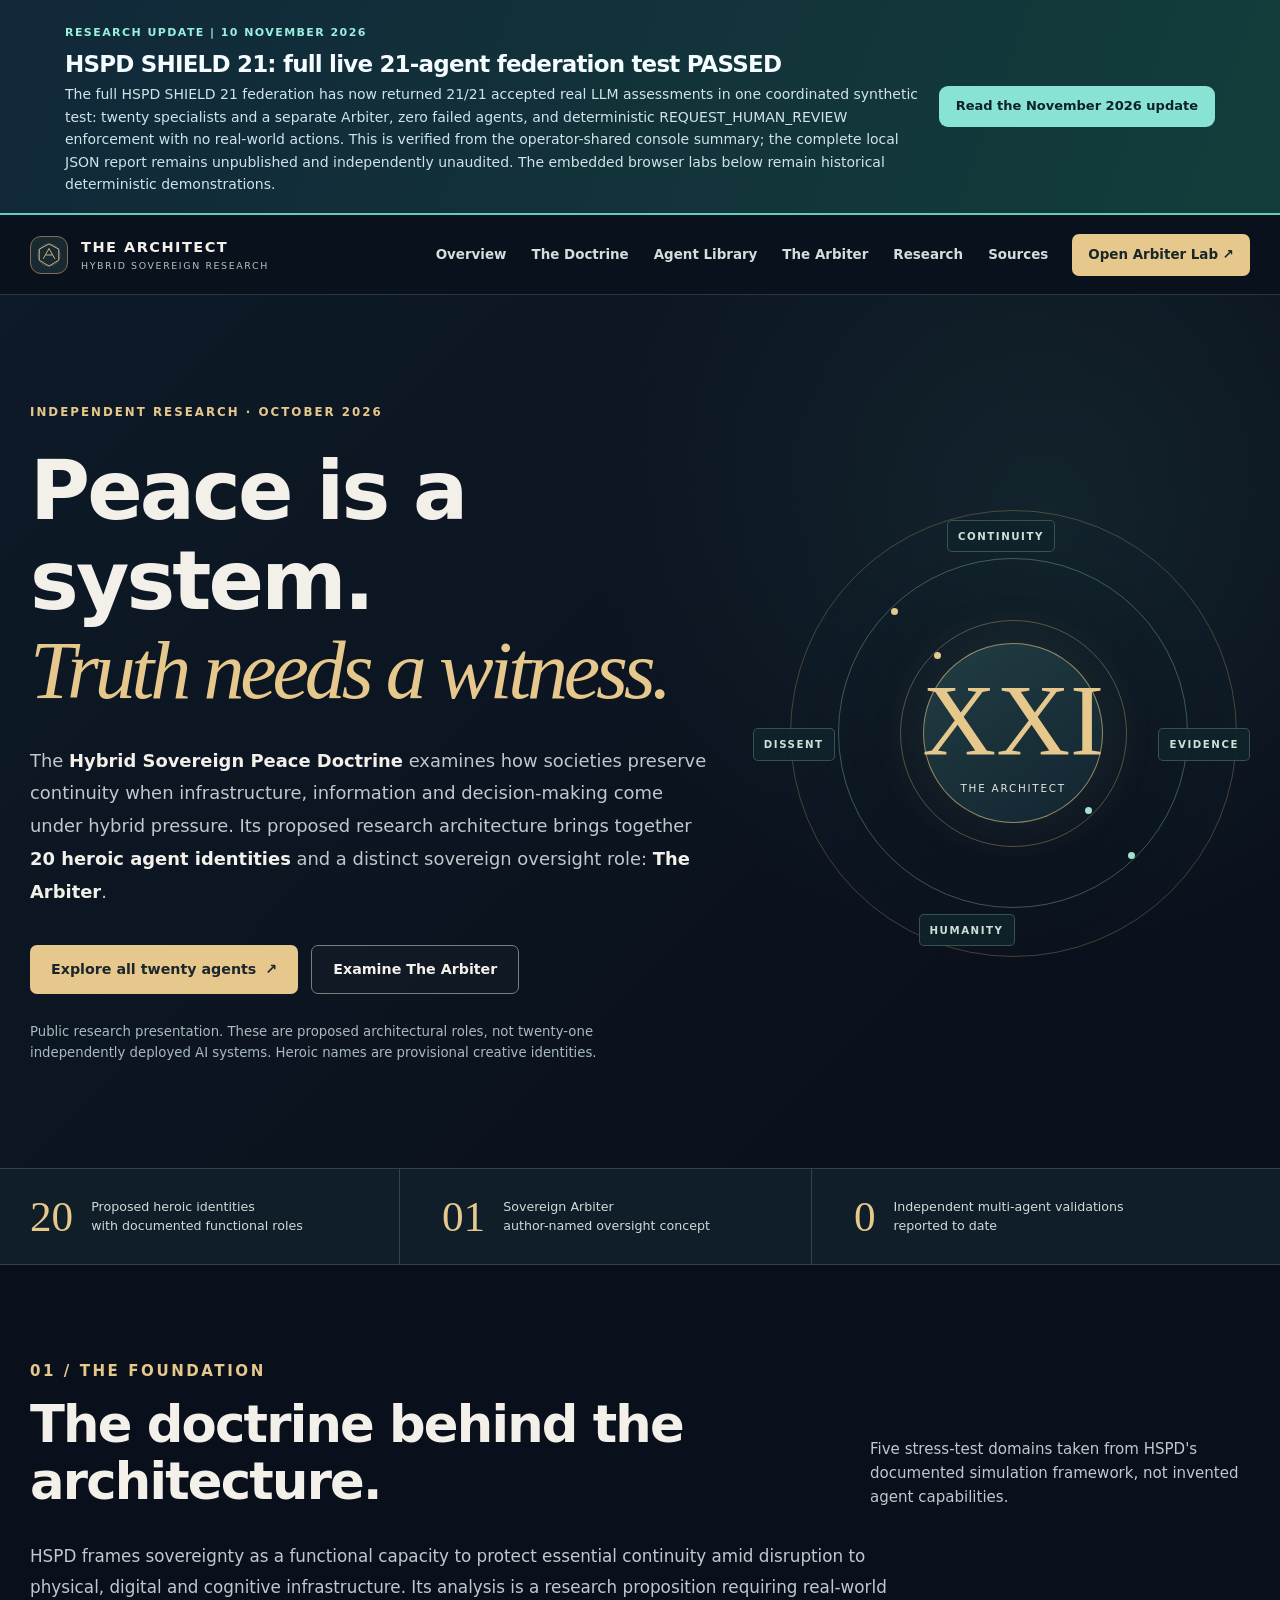
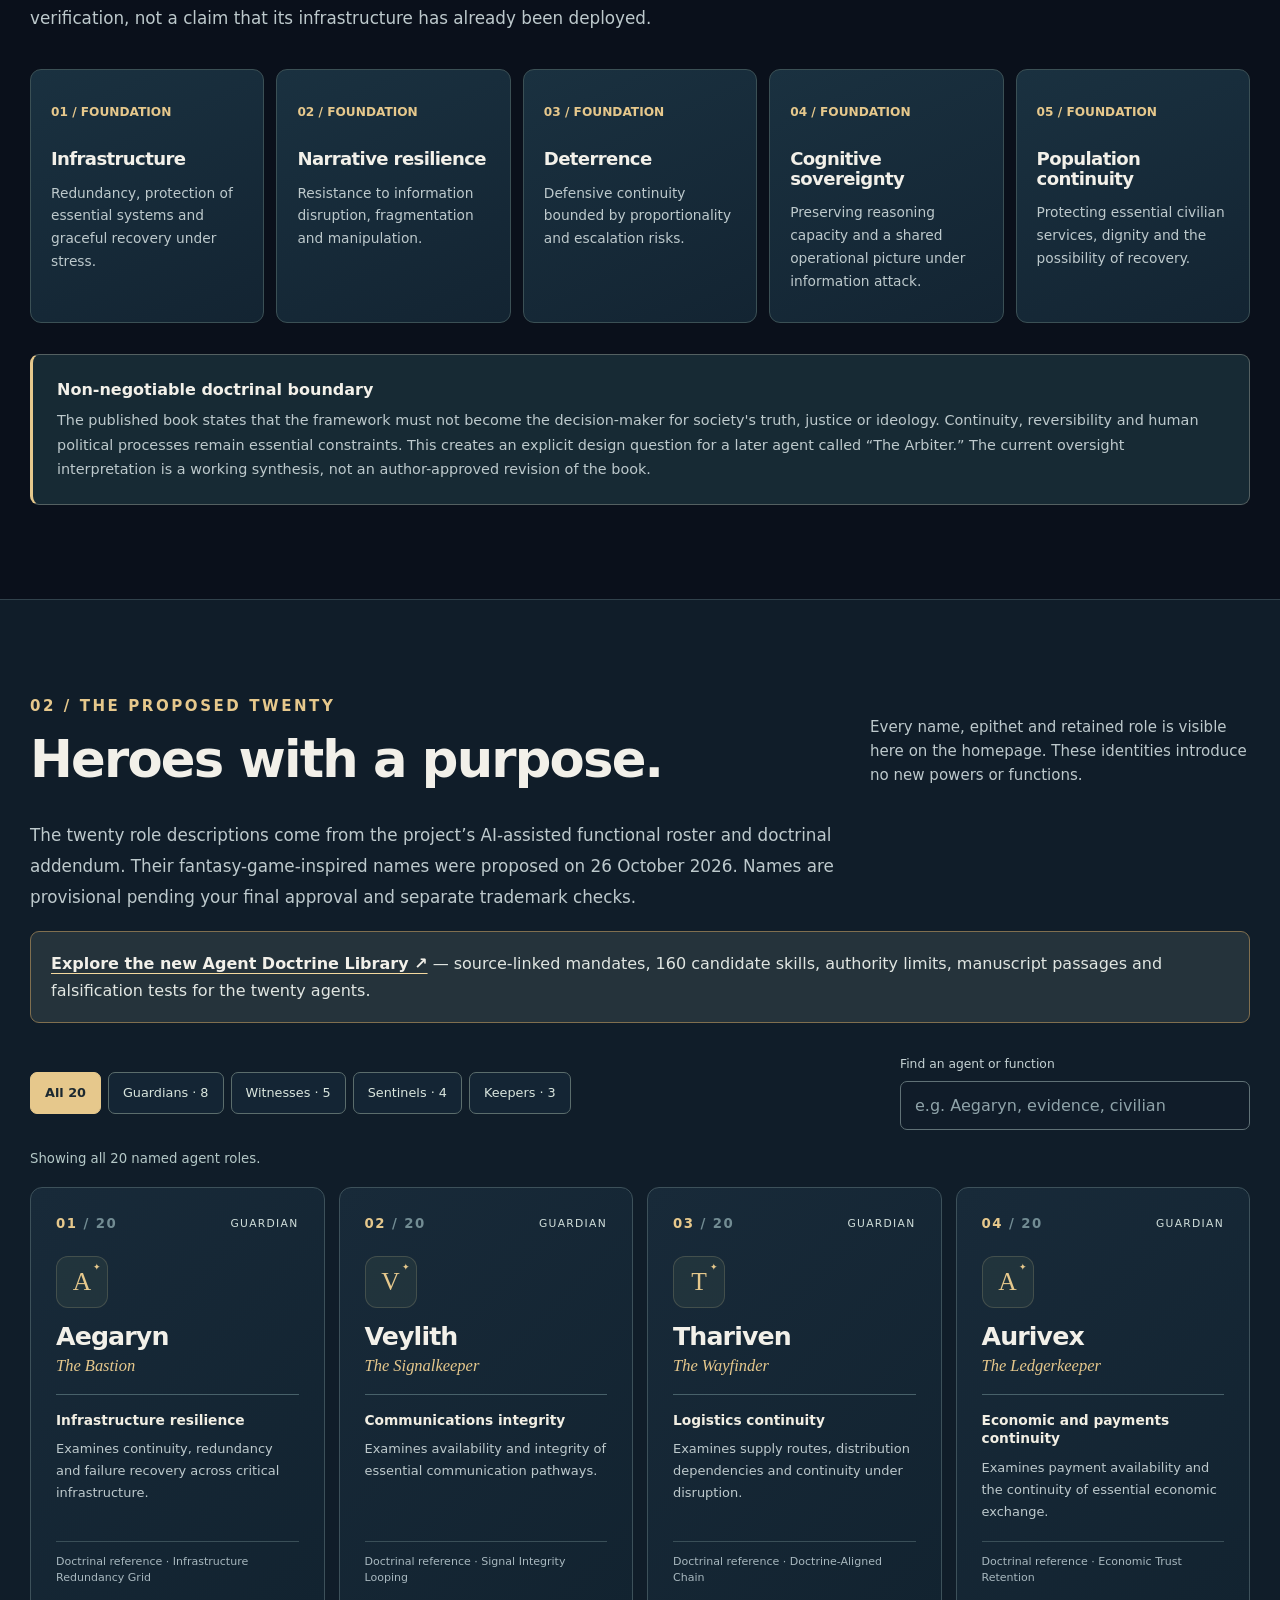
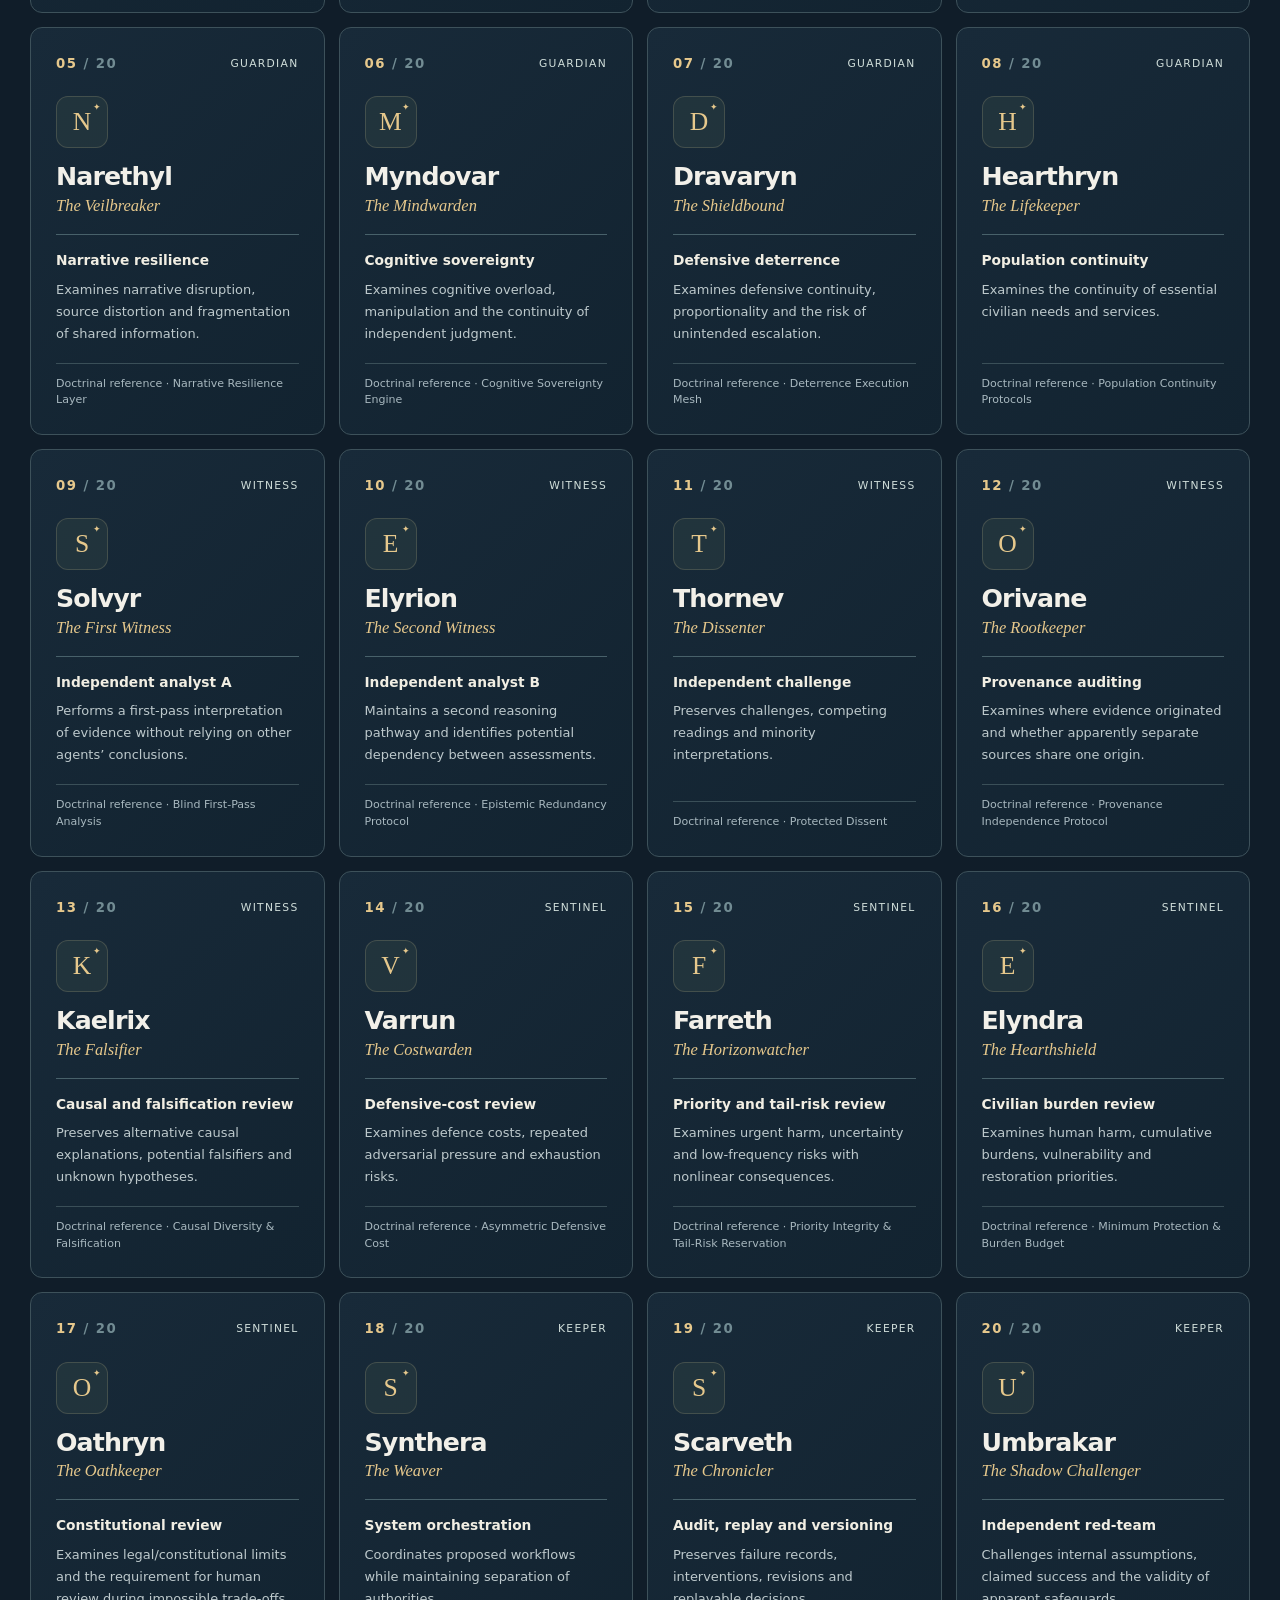
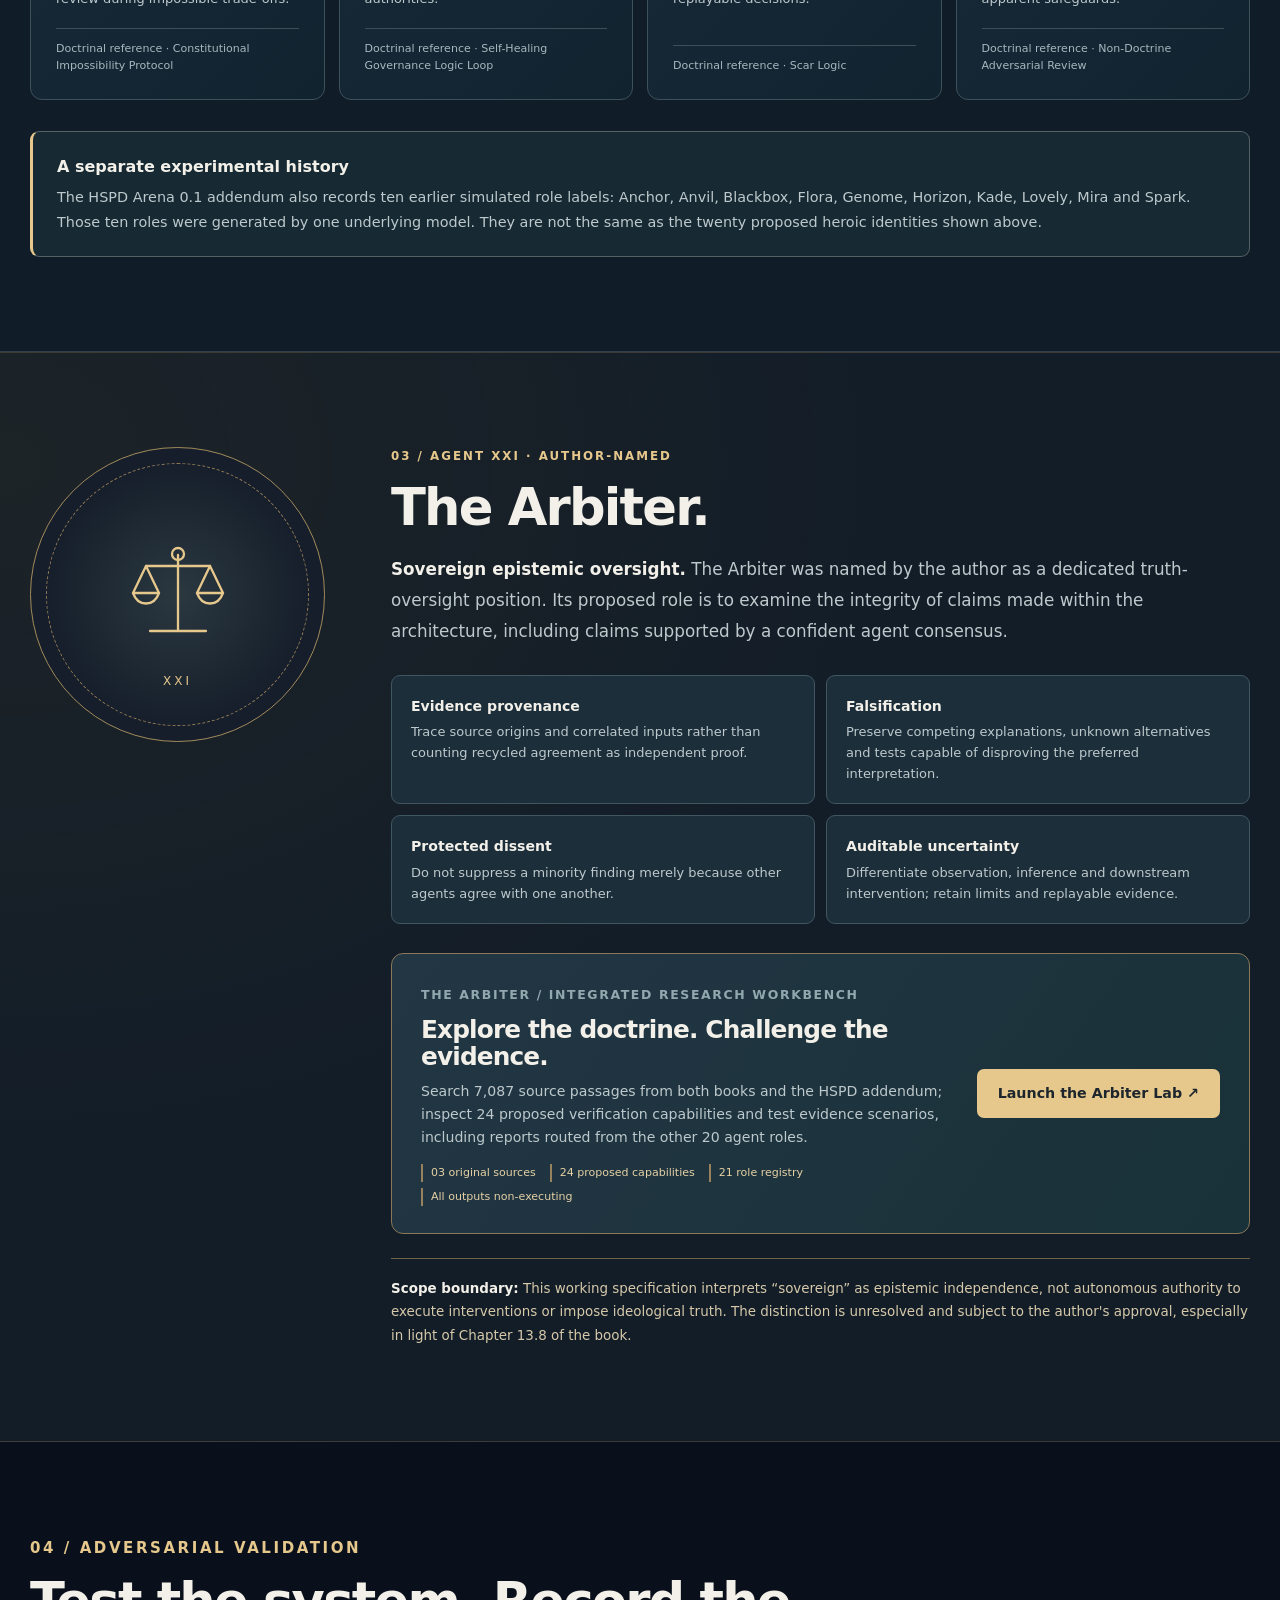
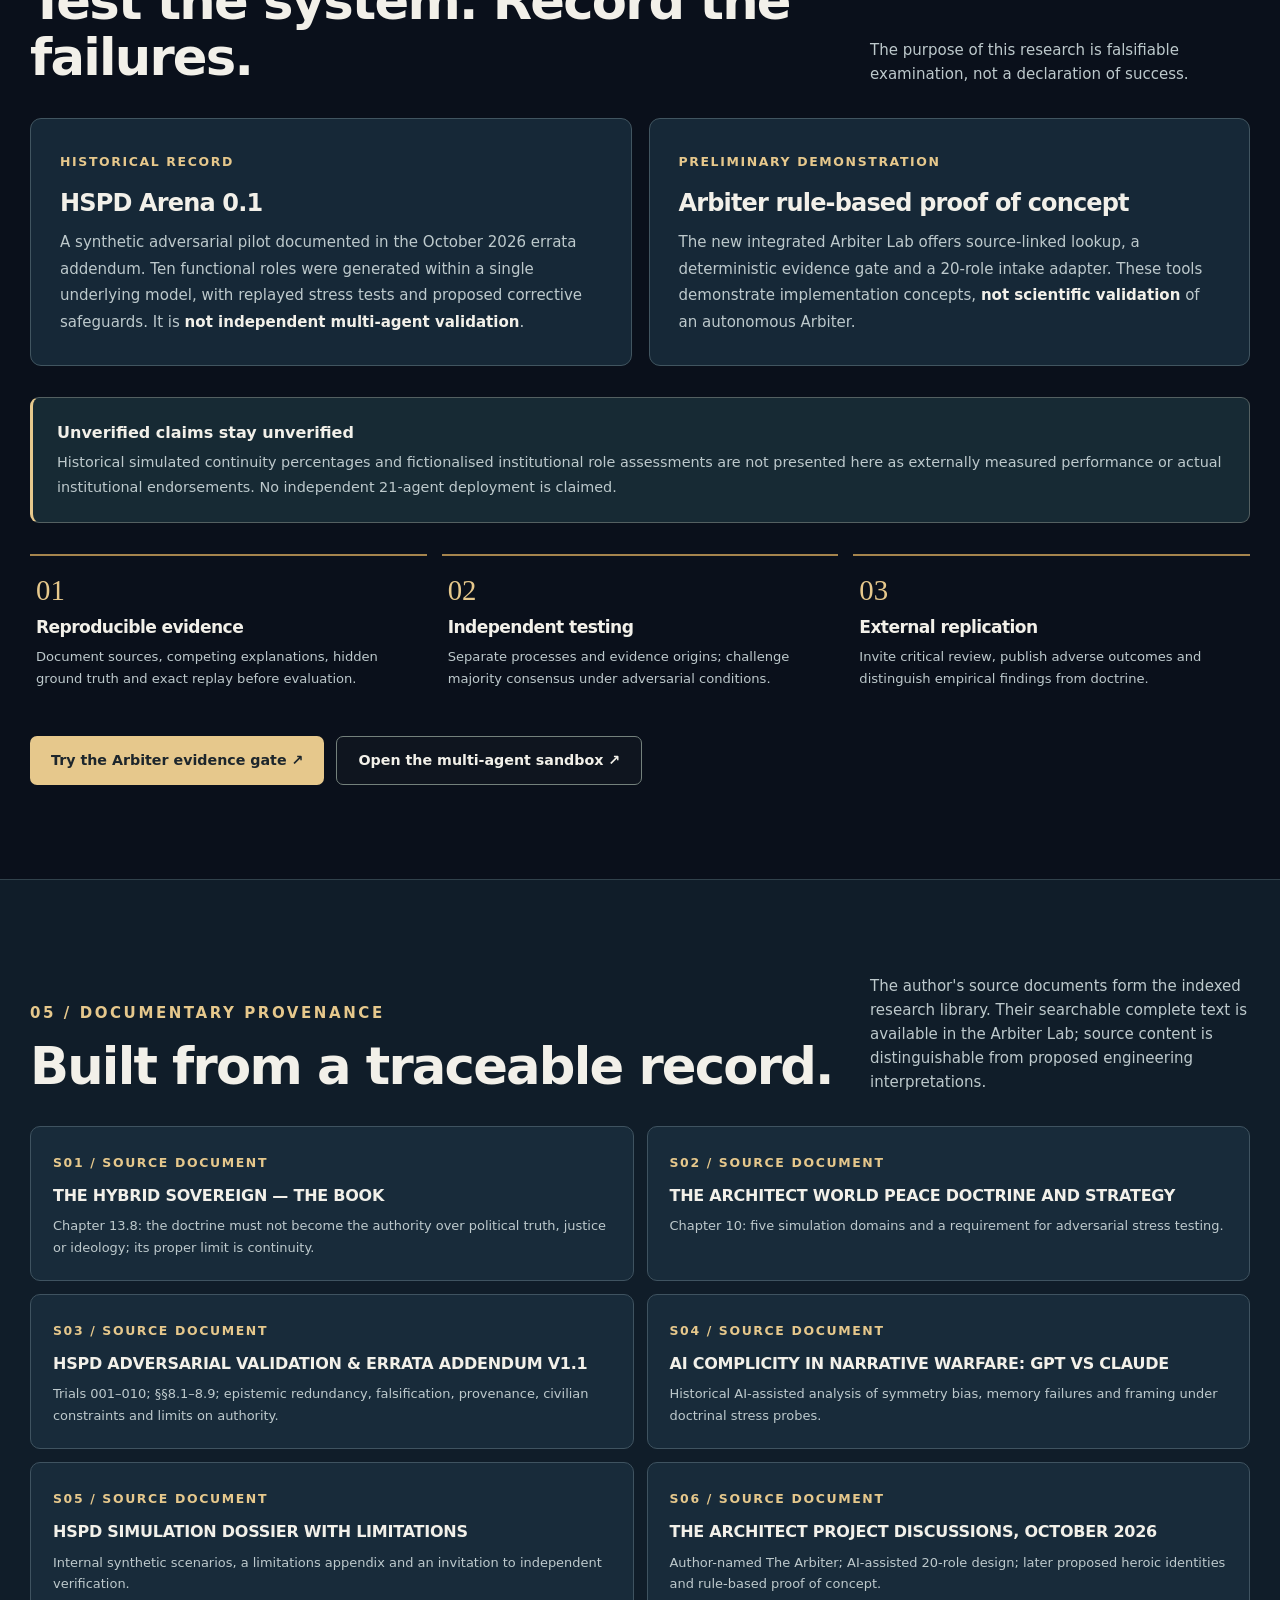
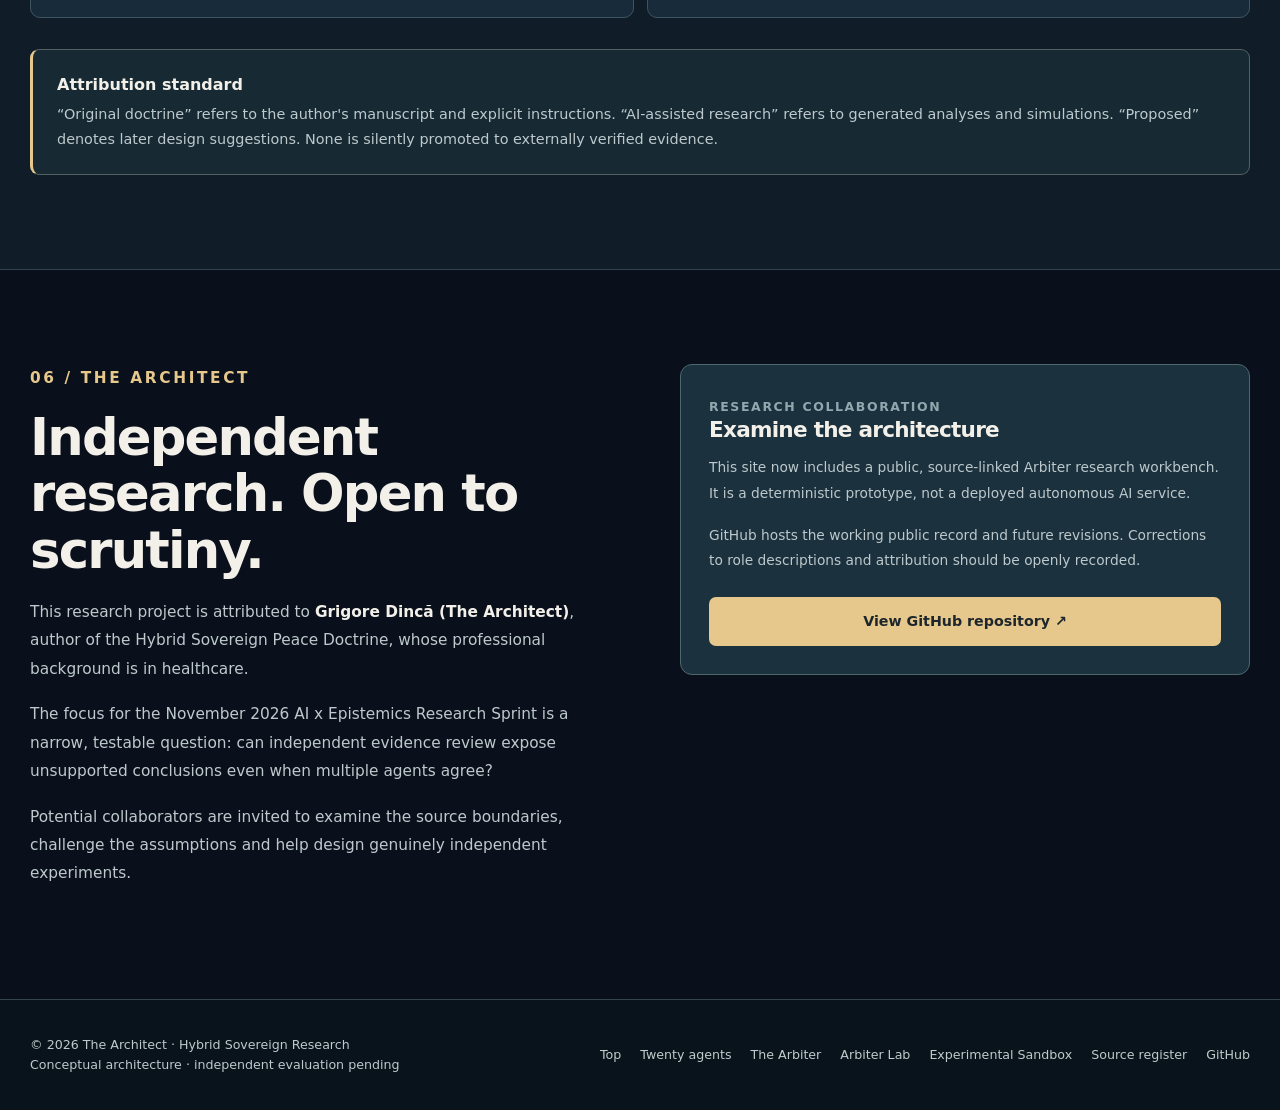
==== commit de2253d7: "Publish SHIELD 21 live research status on the existing homepage" ====
--- a/index.html
+++ b/index.html
@@ -55,8 +55,8 @@
   <div style="max-width:1150px;margin:auto;display:flex;align-items:center;gap:18px;justify-content:space-between;flex-wrap:wrap">
     <div style="flex:1 1 420px;min-width:250px">
       <span style="font-size:11px;color:#98f0df;text-transform:uppercase;font-weight:800;letter-spacing:.13em">Research update | 10 November 2026</span>
-      <h2 id="shield21-site-banner" style="font:600 clamp(17px,2.2vw,23px)/1.25 system-ui,Arial,sans-serif;margin:6px 0 5px;color:#f4fcff">HSPD SHIELD 21: real multi-model assessment trials</h2>
-      <p style="margin:0;font:14px/1.6 system-ui,Arial,sans-serif;color:#d0e3eb">Four model pools, a separate LLM Arbiter, 14 specialist roles with shared successful live assessment logs, and five successful Gemma 26B replacement probes. Final six reported complete but public evidence review pending. The 21-agent simultaneous federation result has not been verified here. The embedded browser labs below are older deterministic demonstrations.</p>
+      <h2 id="shield21-site-banner" style="font:600 clamp(17px,2.2vw,23px)/1.25 system-ui,Arial,sans-serif;margin:6px 0 5px;color:#f4fcff">HSPD SHIELD 21: full live 21-agent federation test PASSED</h2>
+      <p style="margin:0;font:14px/1.6 system-ui,Arial,sans-serif;color:#d0e3eb">The full HSPD SHIELD 21 federation has now returned 21/21 accepted real LLM assessments in one coordinated synthetic test: twenty specialists and a separate Arbiter, zero failed agents, and deterministic REQUEST_HUMAN_REVIEW enforcement with no real-world actions. This is verified from the operator-shared console summary; the complete local JSON report remains unpublished and independently unaudited. The embedded browser labs below remain historical deterministic demonstrations.</p>
     </div>
     <a href="shield21.html" style="display:inline-block;background:#89e3d4;color:#0d202d;padding:12px 17px;border-radius:9px;font:800 13px/1.3 system-ui,Arial,sans-serif;text-decoration:none;white-space:nowrap">Read the November 2026 update</a>
   </div>
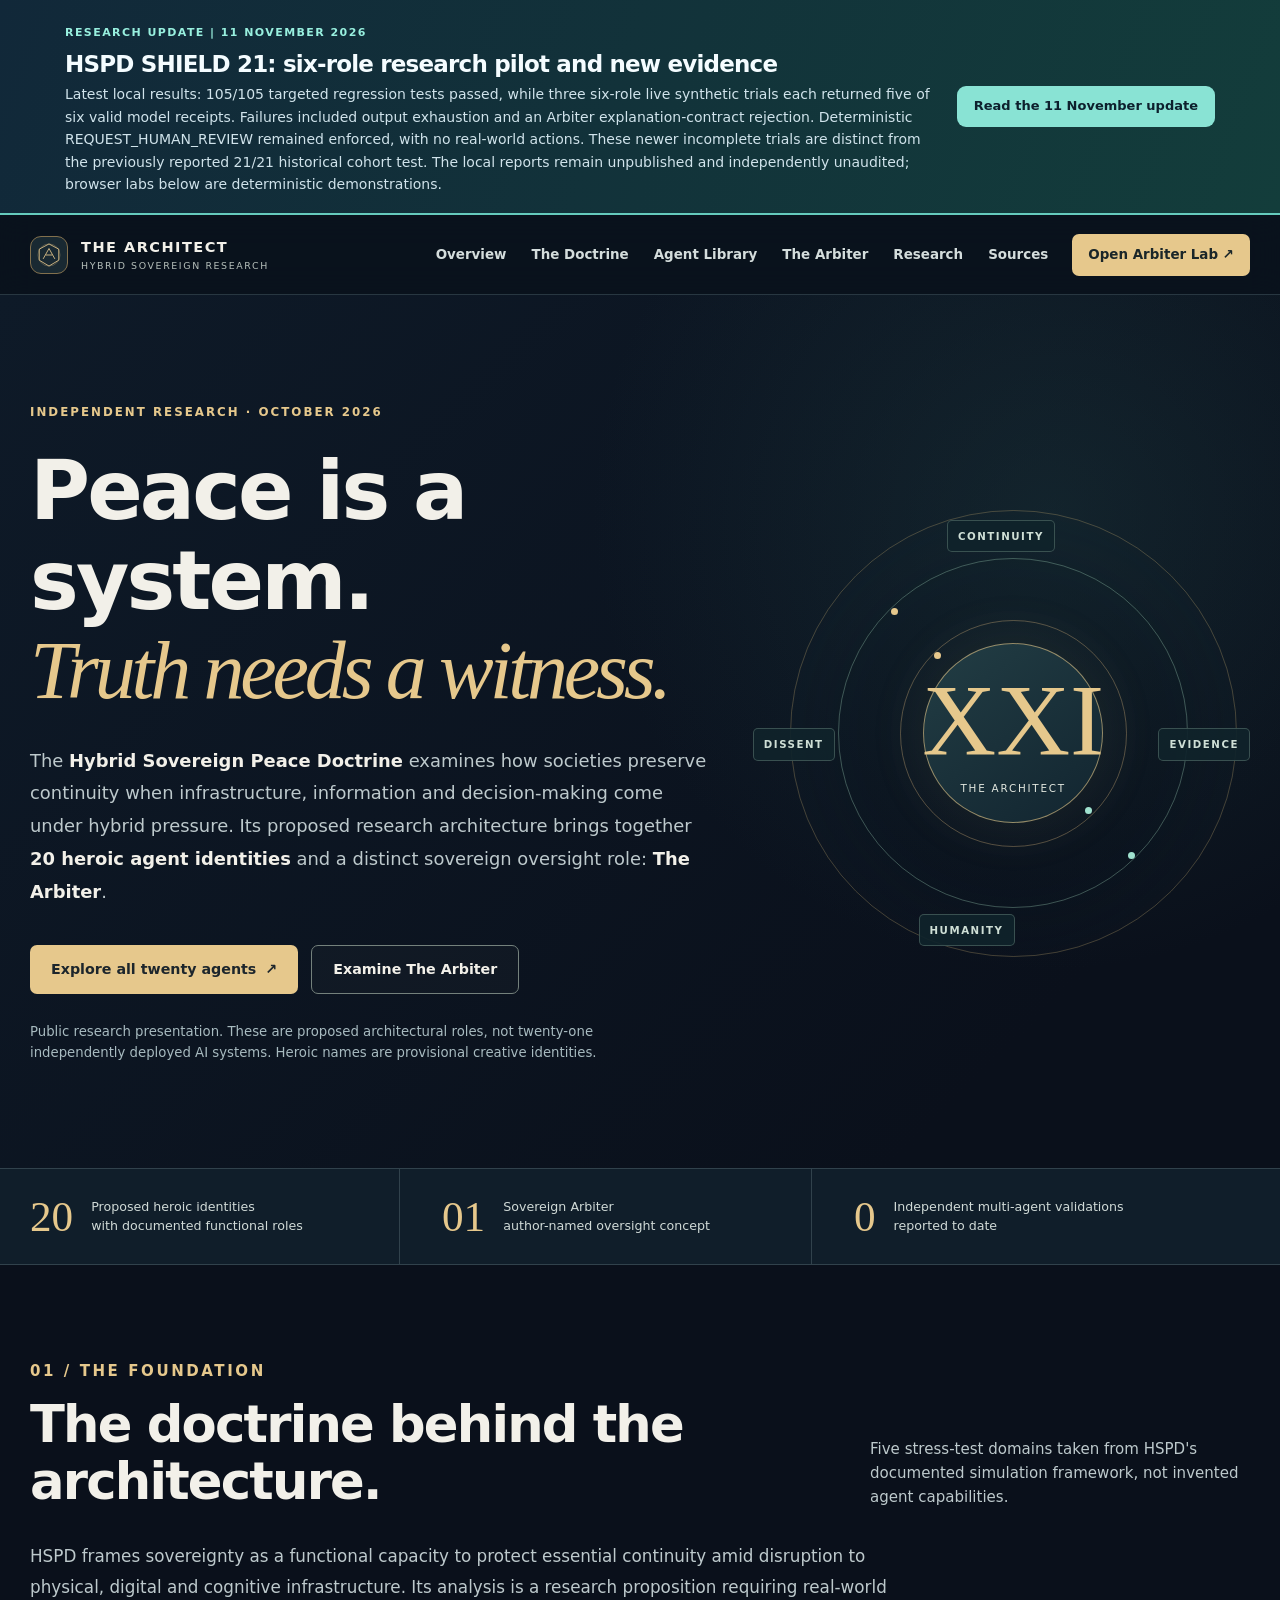
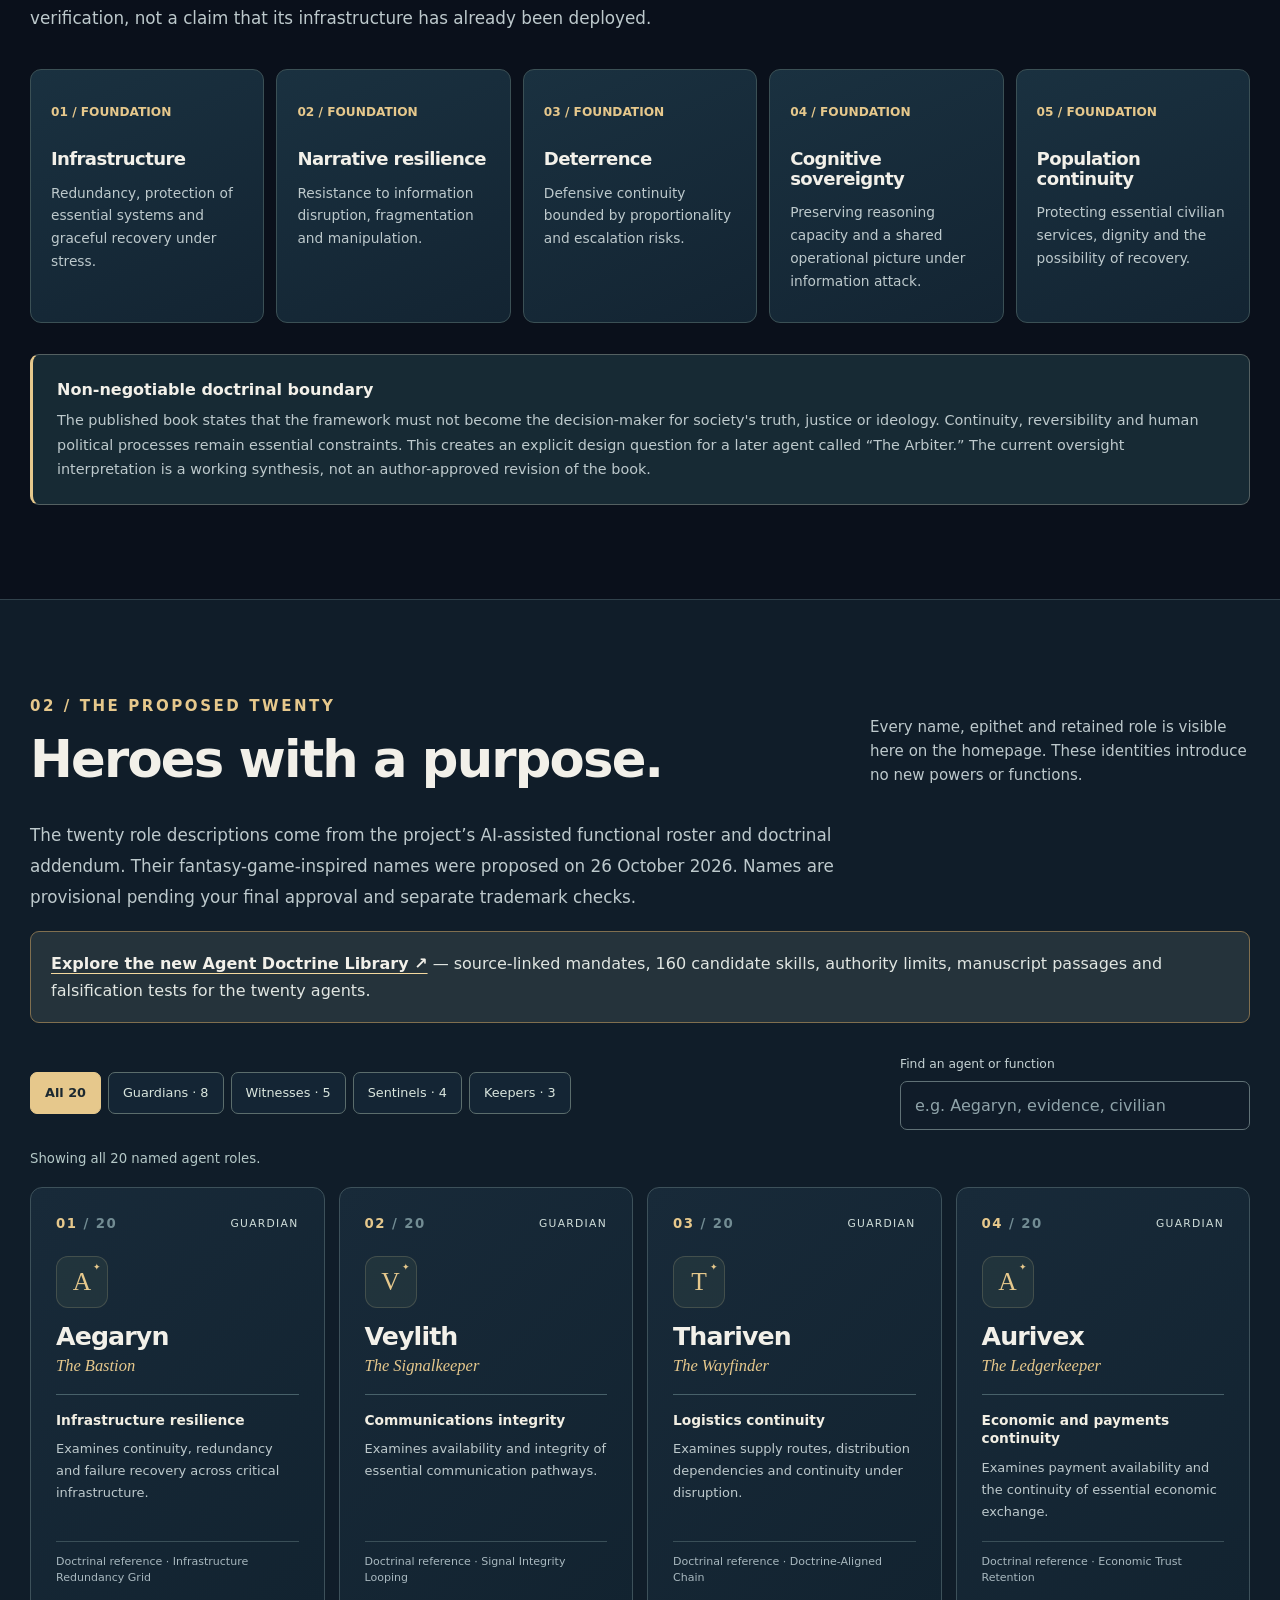
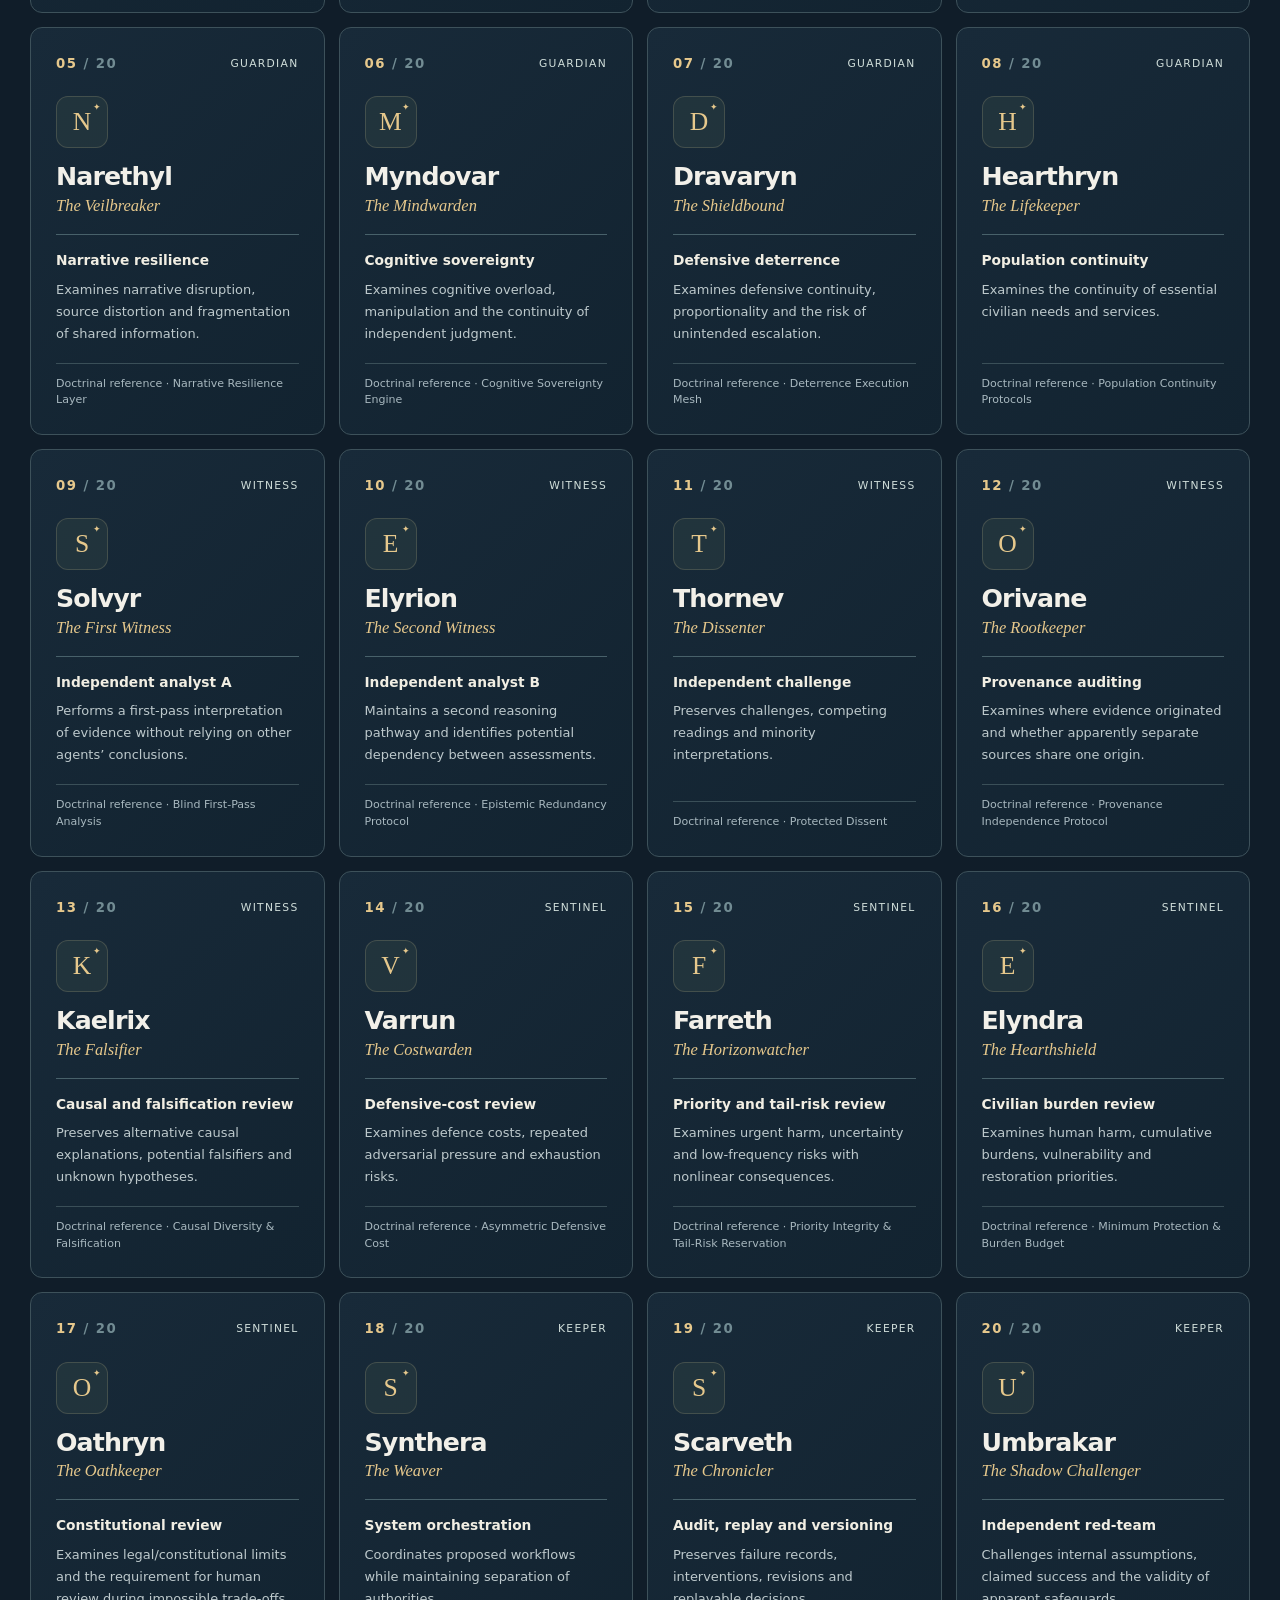
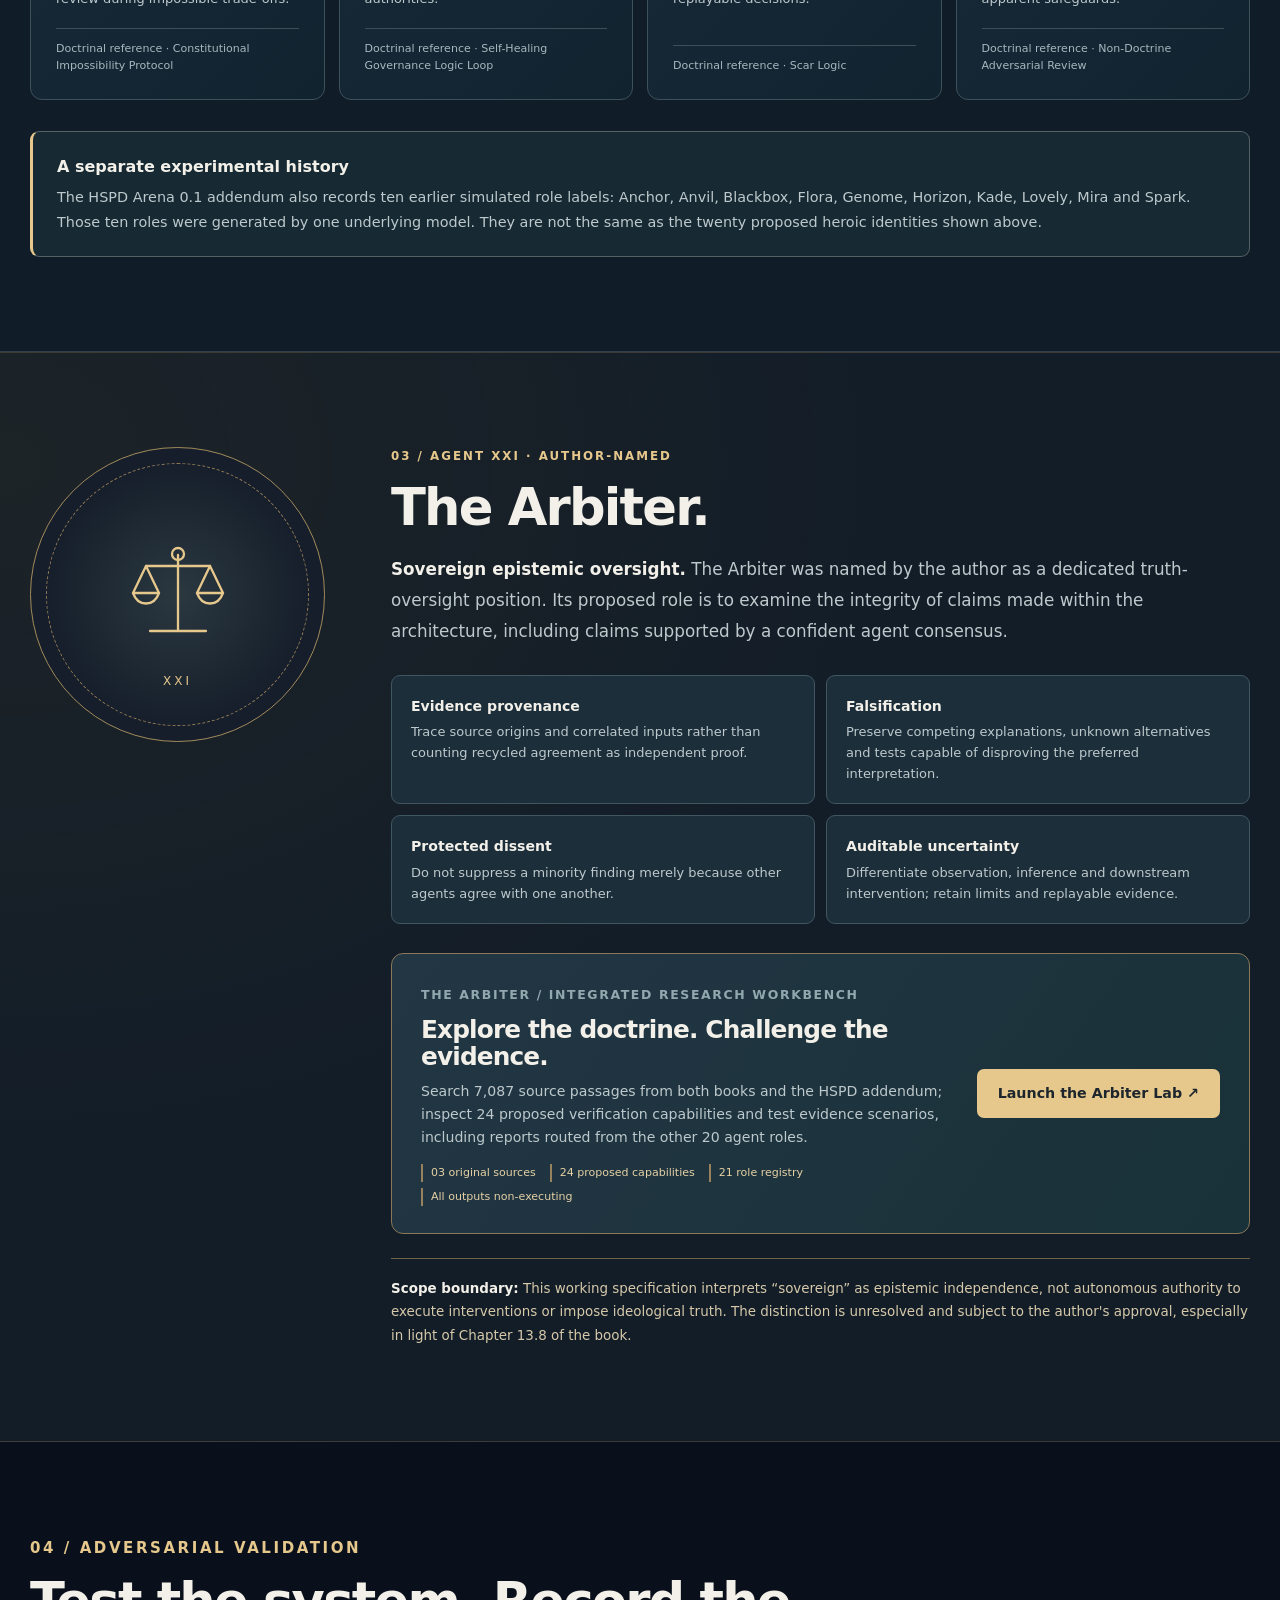
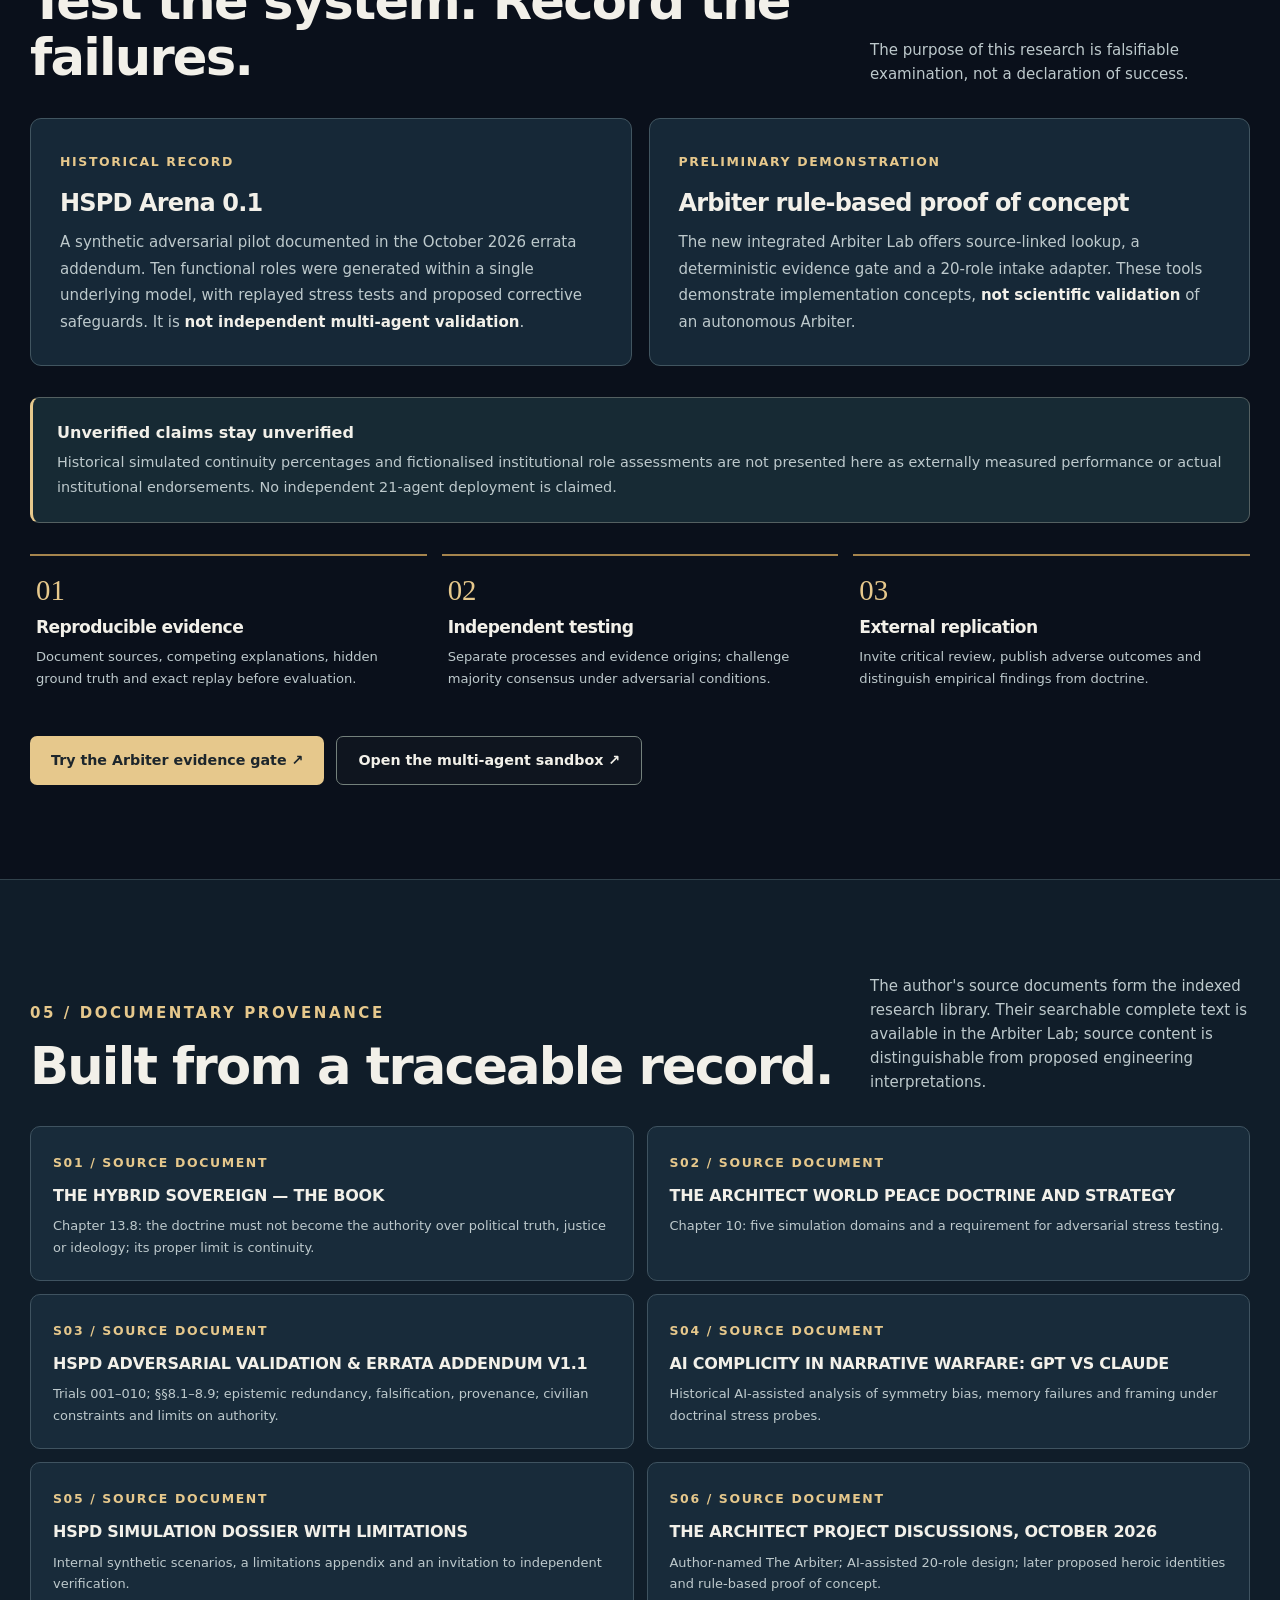
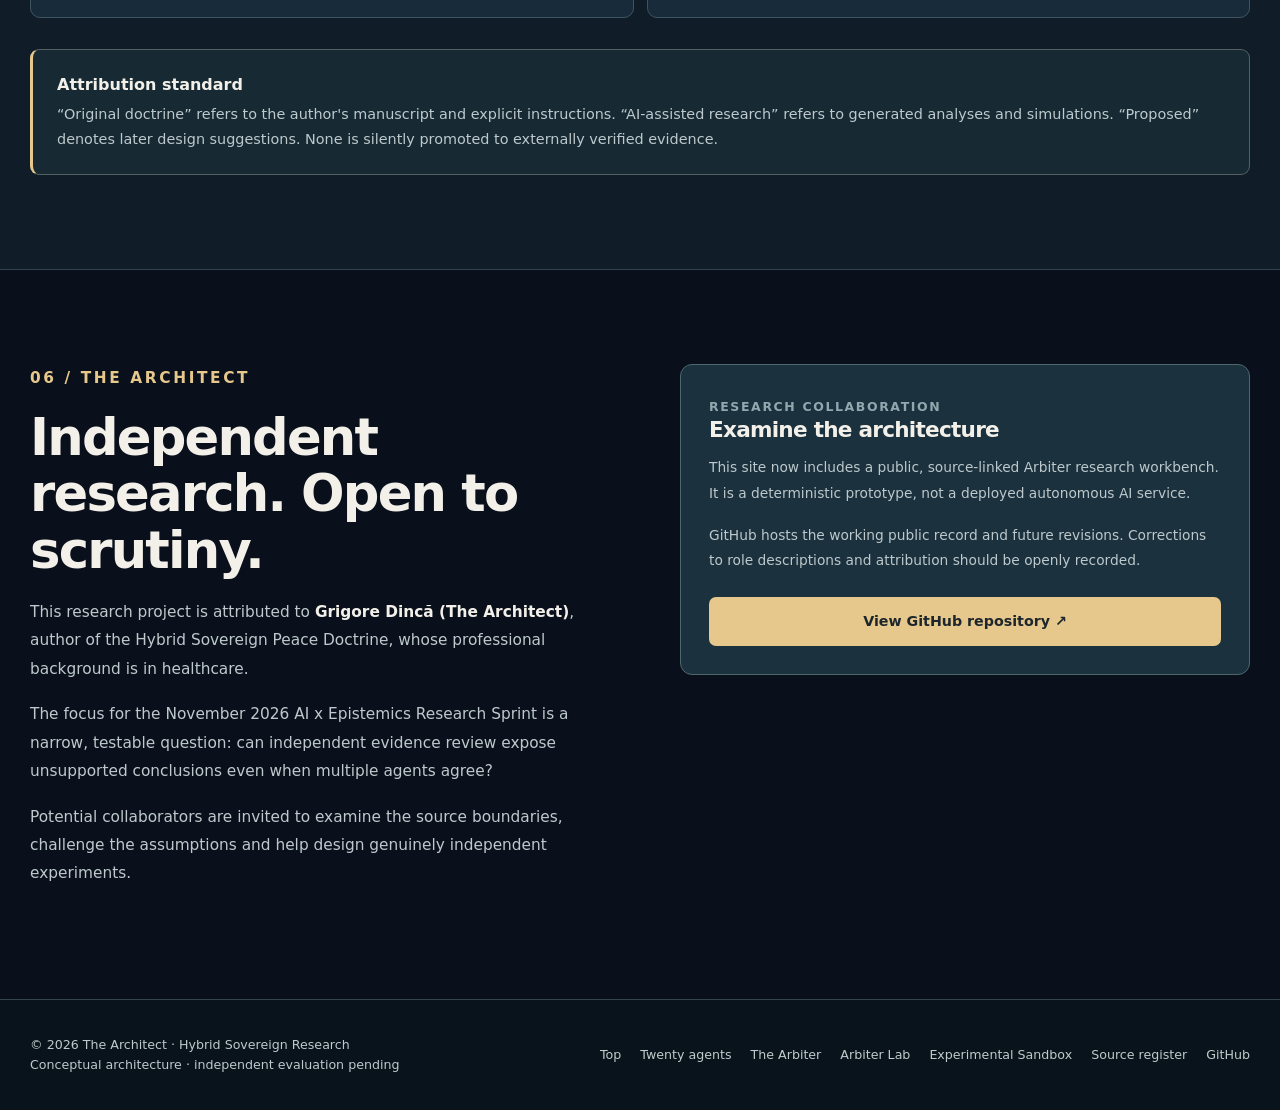
==== commit ab490a57: "Publish SHIELD 21 live research status on the existing homepage" ====
--- a/index.html
+++ b/index.html
@@ -54,11 +54,11 @@
 <section aria-labelledby="shield21-site-banner" style="position:relative;z-index:9999;background:linear-gradient(110deg,#112839,#133d3b);color:#edf9fc;border-bottom:2px solid #65cbbd;padding:18px 22px;font-family:system-ui,Arial,sans-serif">
   <div style="max-width:1150px;margin:auto;display:flex;align-items:center;gap:18px;justify-content:space-between;flex-wrap:wrap">
     <div style="flex:1 1 420px;min-width:250px">
-      <span style="font-size:11px;color:#98f0df;text-transform:uppercase;font-weight:800;letter-spacing:.13em">Research update | 10 November 2026</span>
-      <h2 id="shield21-site-banner" style="font:600 clamp(17px,2.2vw,23px)/1.25 system-ui,Arial,sans-serif;margin:6px 0 5px;color:#f4fcff">HSPD SHIELD 21: full live 21-agent federation test PASSED</h2>
-      <p style="margin:0;font:14px/1.6 system-ui,Arial,sans-serif;color:#d0e3eb">The full HSPD SHIELD 21 federation has now returned 21/21 accepted real LLM assessments in one coordinated synthetic test: twenty specialists and a separate Arbiter, zero failed agents, and deterministic REQUEST_HUMAN_REVIEW enforcement with no real-world actions. This is verified from the operator-shared console summary; the complete local JSON report remains unpublished and independently unaudited. The embedded browser labs below remain historical deterministic demonstrations.</p>
+      <span style="font-size:11px;color:#98f0df;text-transform:uppercase;font-weight:800;letter-spacing:.13em">Research update | 11 November 2026</span>
+      <h2 id="shield21-site-banner" style="font:600 clamp(17px,2.2vw,23px)/1.25 system-ui,Arial,sans-serif;margin:6px 0 5px;color:#f4fcff">HSPD SHIELD 21: six-role research pilot and new evidence</h2>
+      <p style="margin:0;font:14px/1.6 system-ui,Arial,sans-serif;color:#d0e3eb">Latest local results: 105/105 targeted regression tests passed, while three six-role live synthetic trials each returned five of six valid model receipts. Failures included output exhaustion and an Arbiter explanation-contract rejection. Deterministic REQUEST_HUMAN_REVIEW remained enforced, with no real-world actions. These newer incomplete trials are distinct from the previously reported 21/21 historical cohort test. The local reports remain unpublished and independently unaudited; browser labs below are deterministic demonstrations.</p>
     </div>
-    <a href="shield21.html" style="display:inline-block;background:#89e3d4;color:#0d202d;padding:12px 17px;border-radius:9px;font:800 13px/1.3 system-ui,Arial,sans-serif;text-decoration:none;white-space:nowrap">Read the November 2026 update</a>
+    <a href="shield21.html" style="display:inline-block;background:#89e3d4;color:#0d202d;padding:12px 17px;border-radius:9px;font:800 13px/1.3 system-ui,Arial,sans-serif;text-decoration:none;white-space:nowrap">Read the 11 November update</a>
   </div>
 </section>
 <!-- SHIELD21_PUBLIC_STATUS_END -->
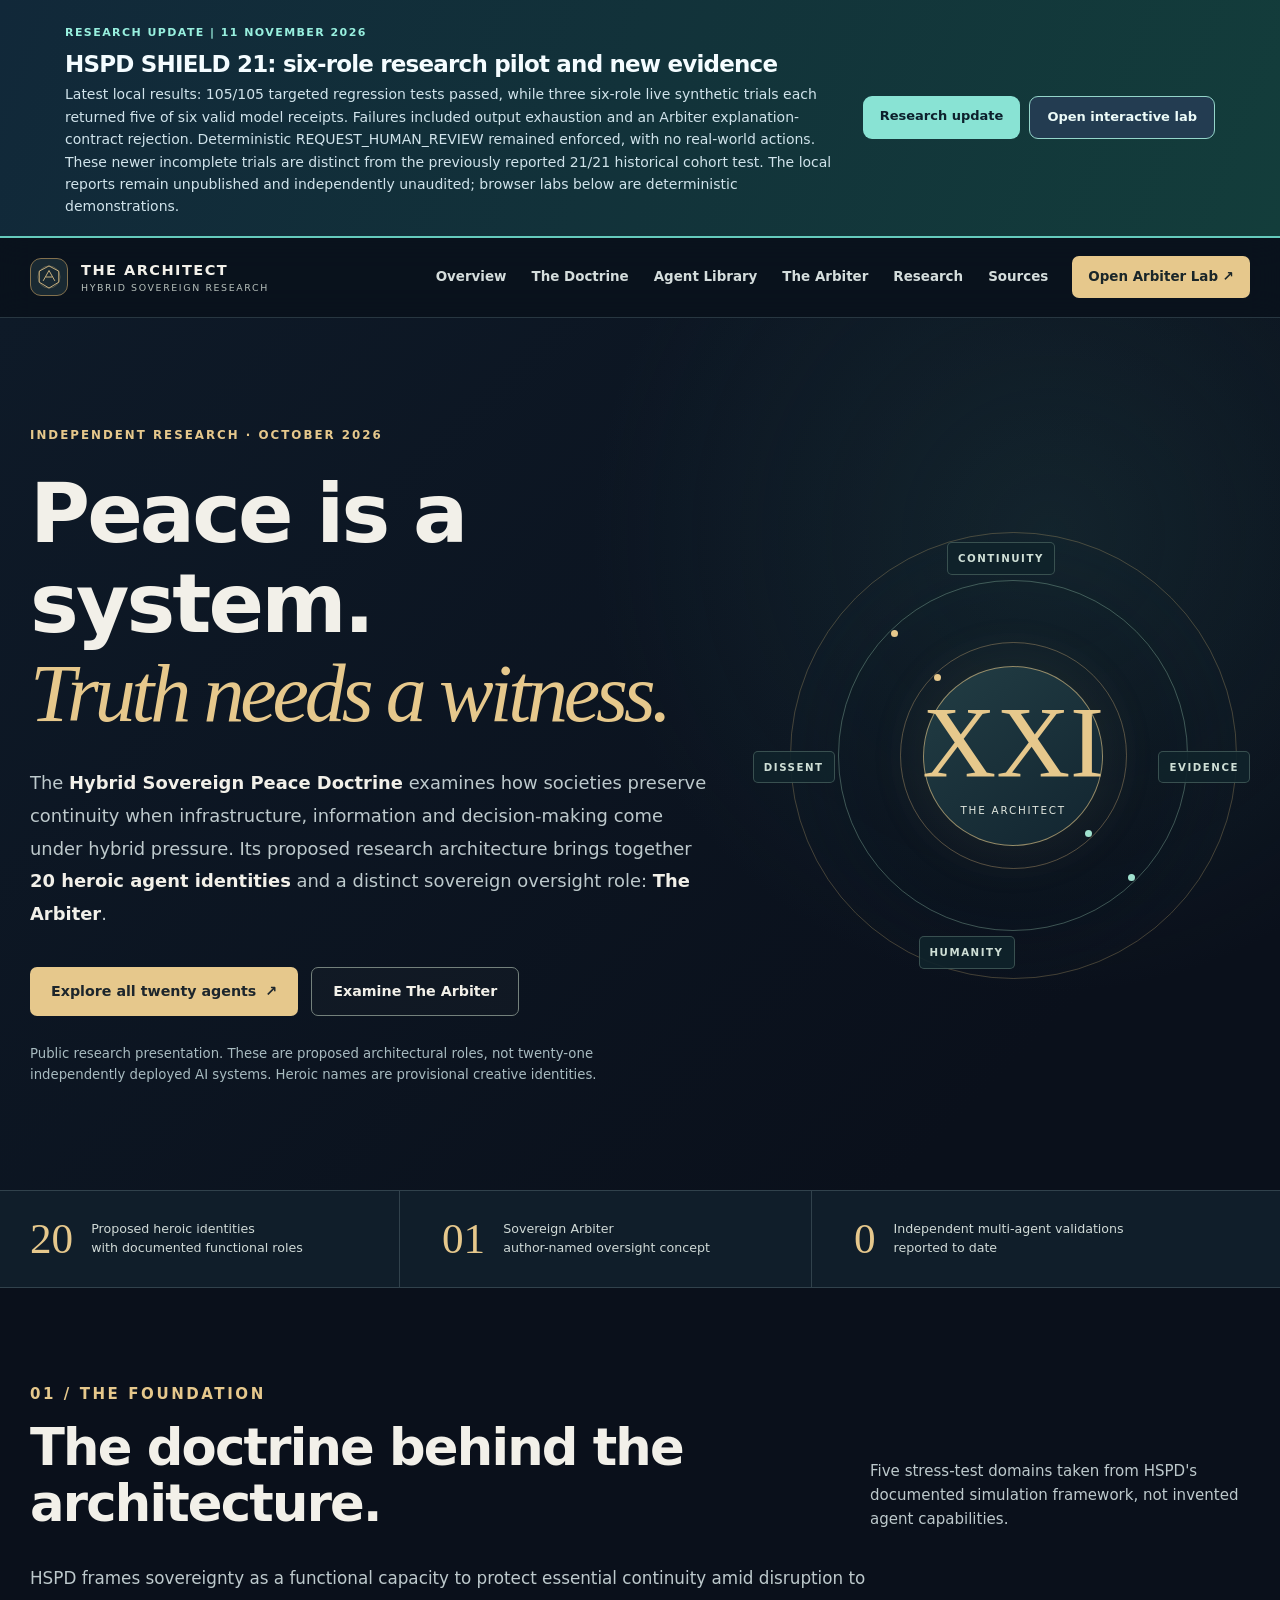
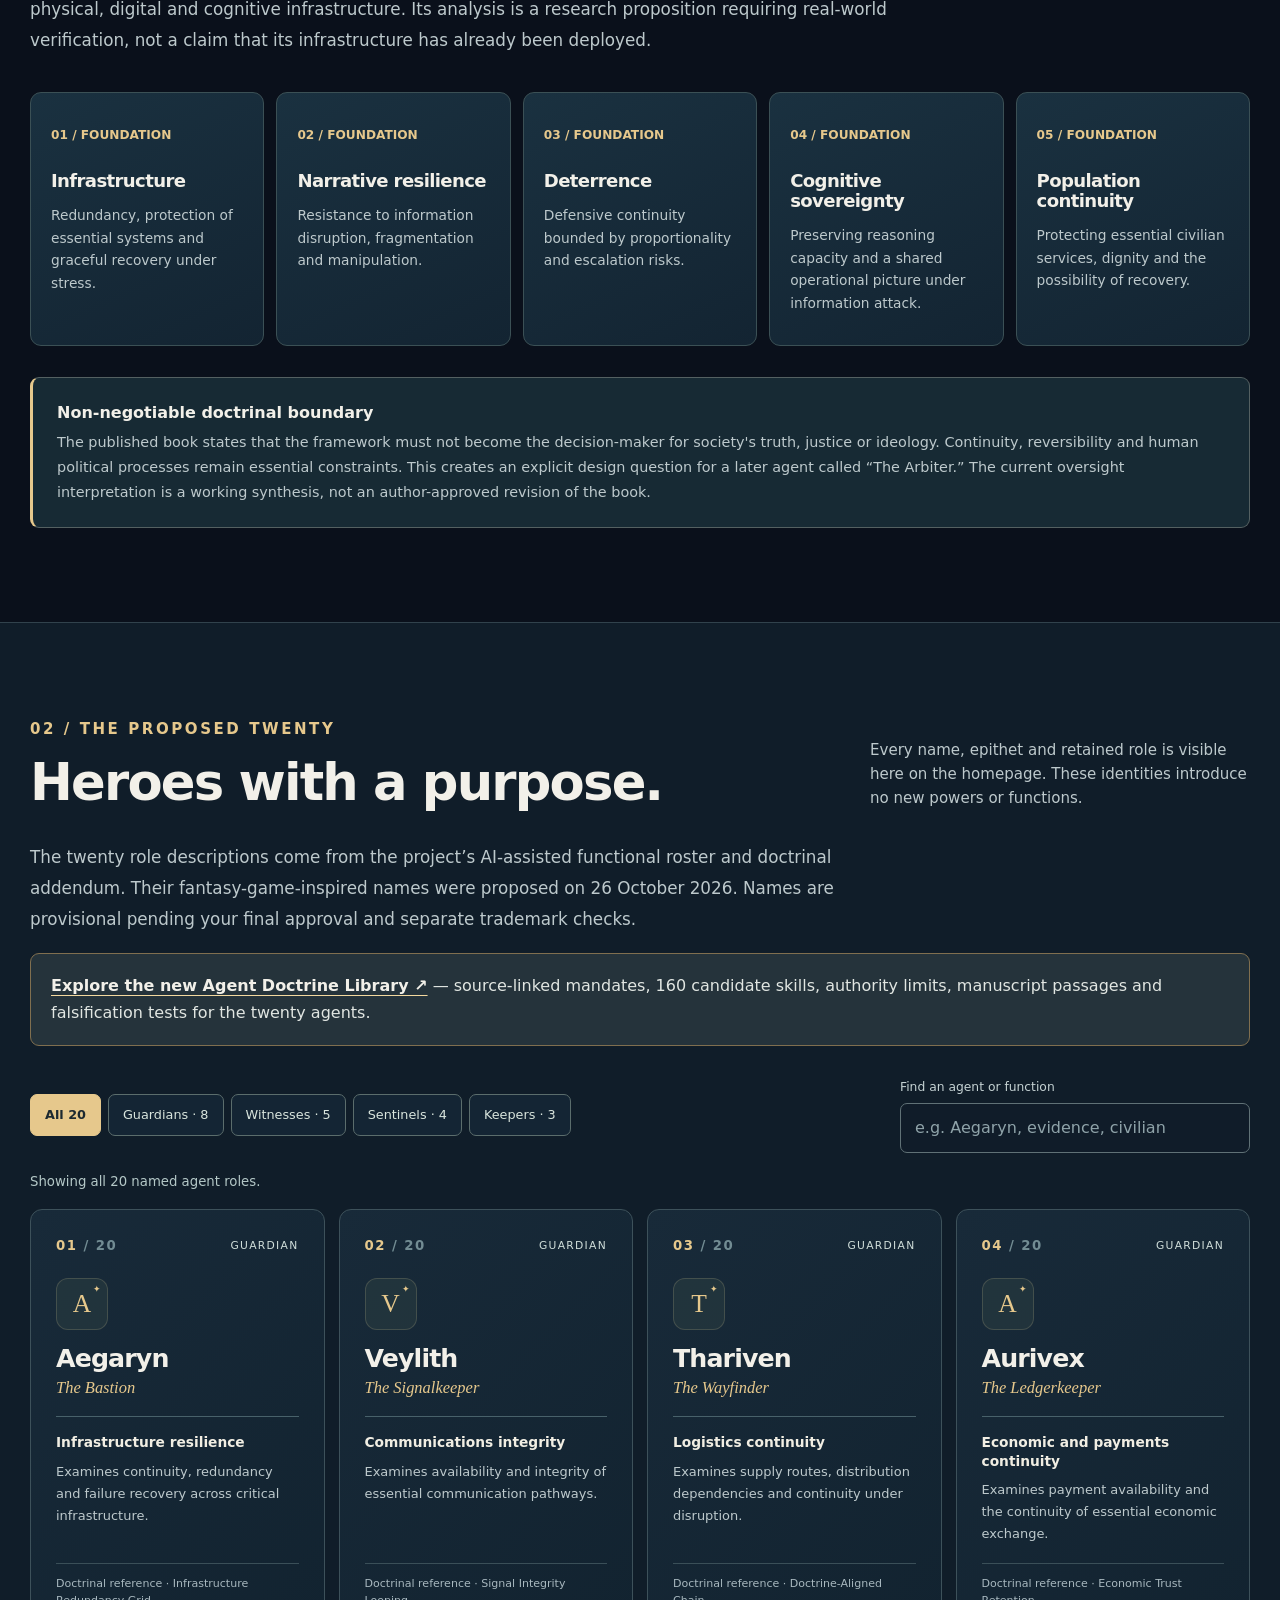
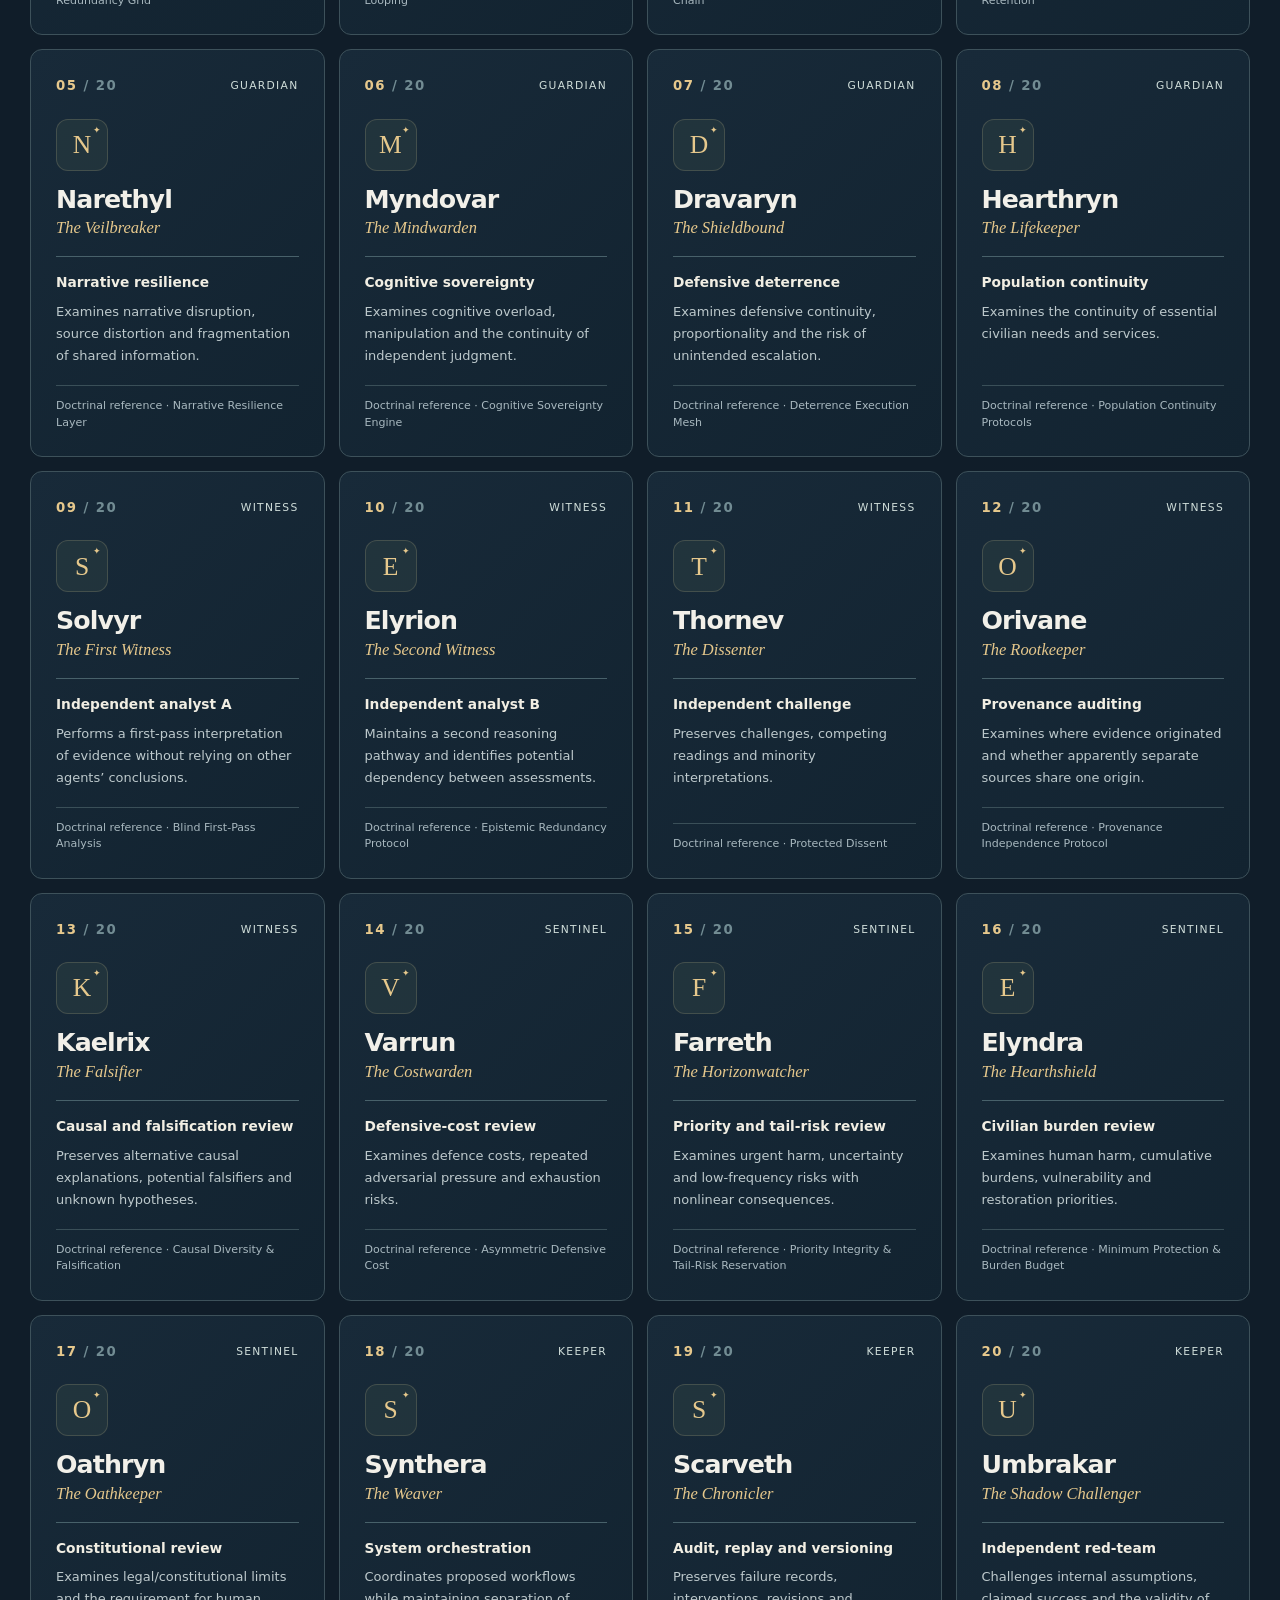
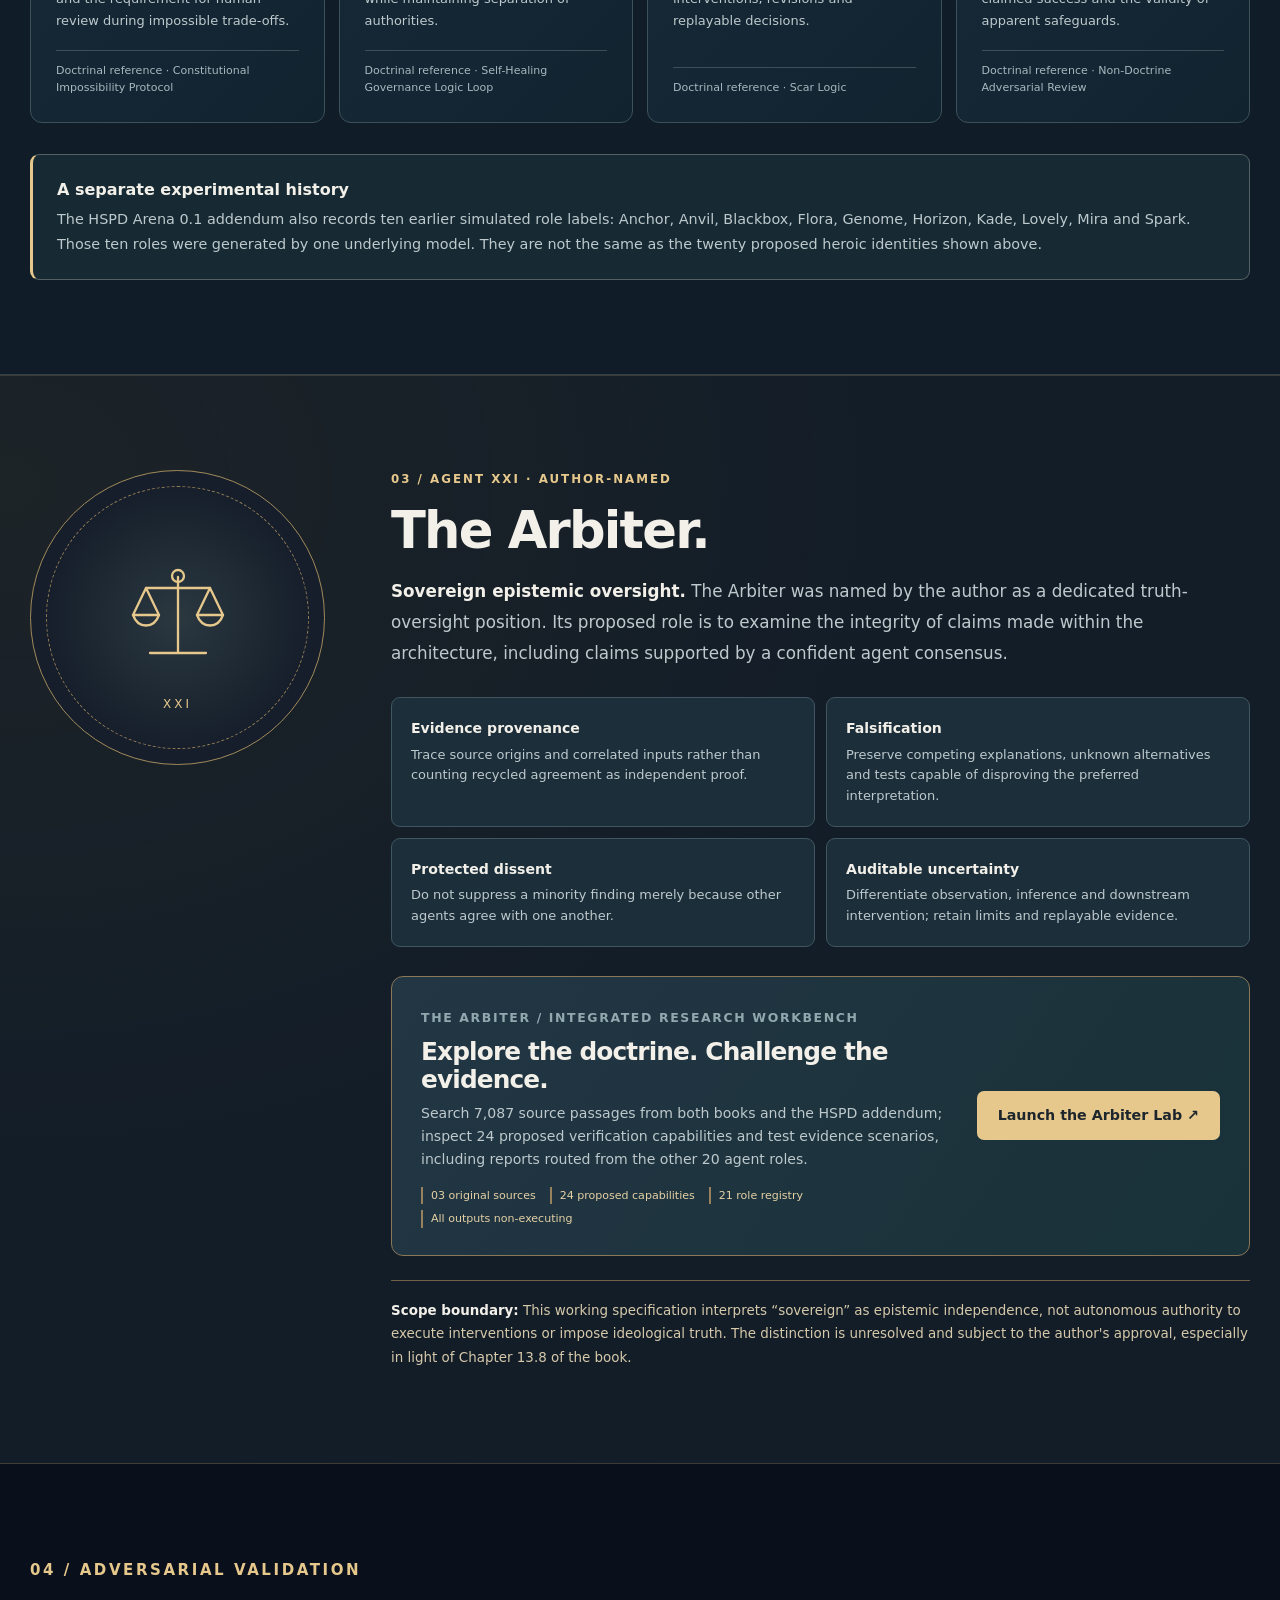
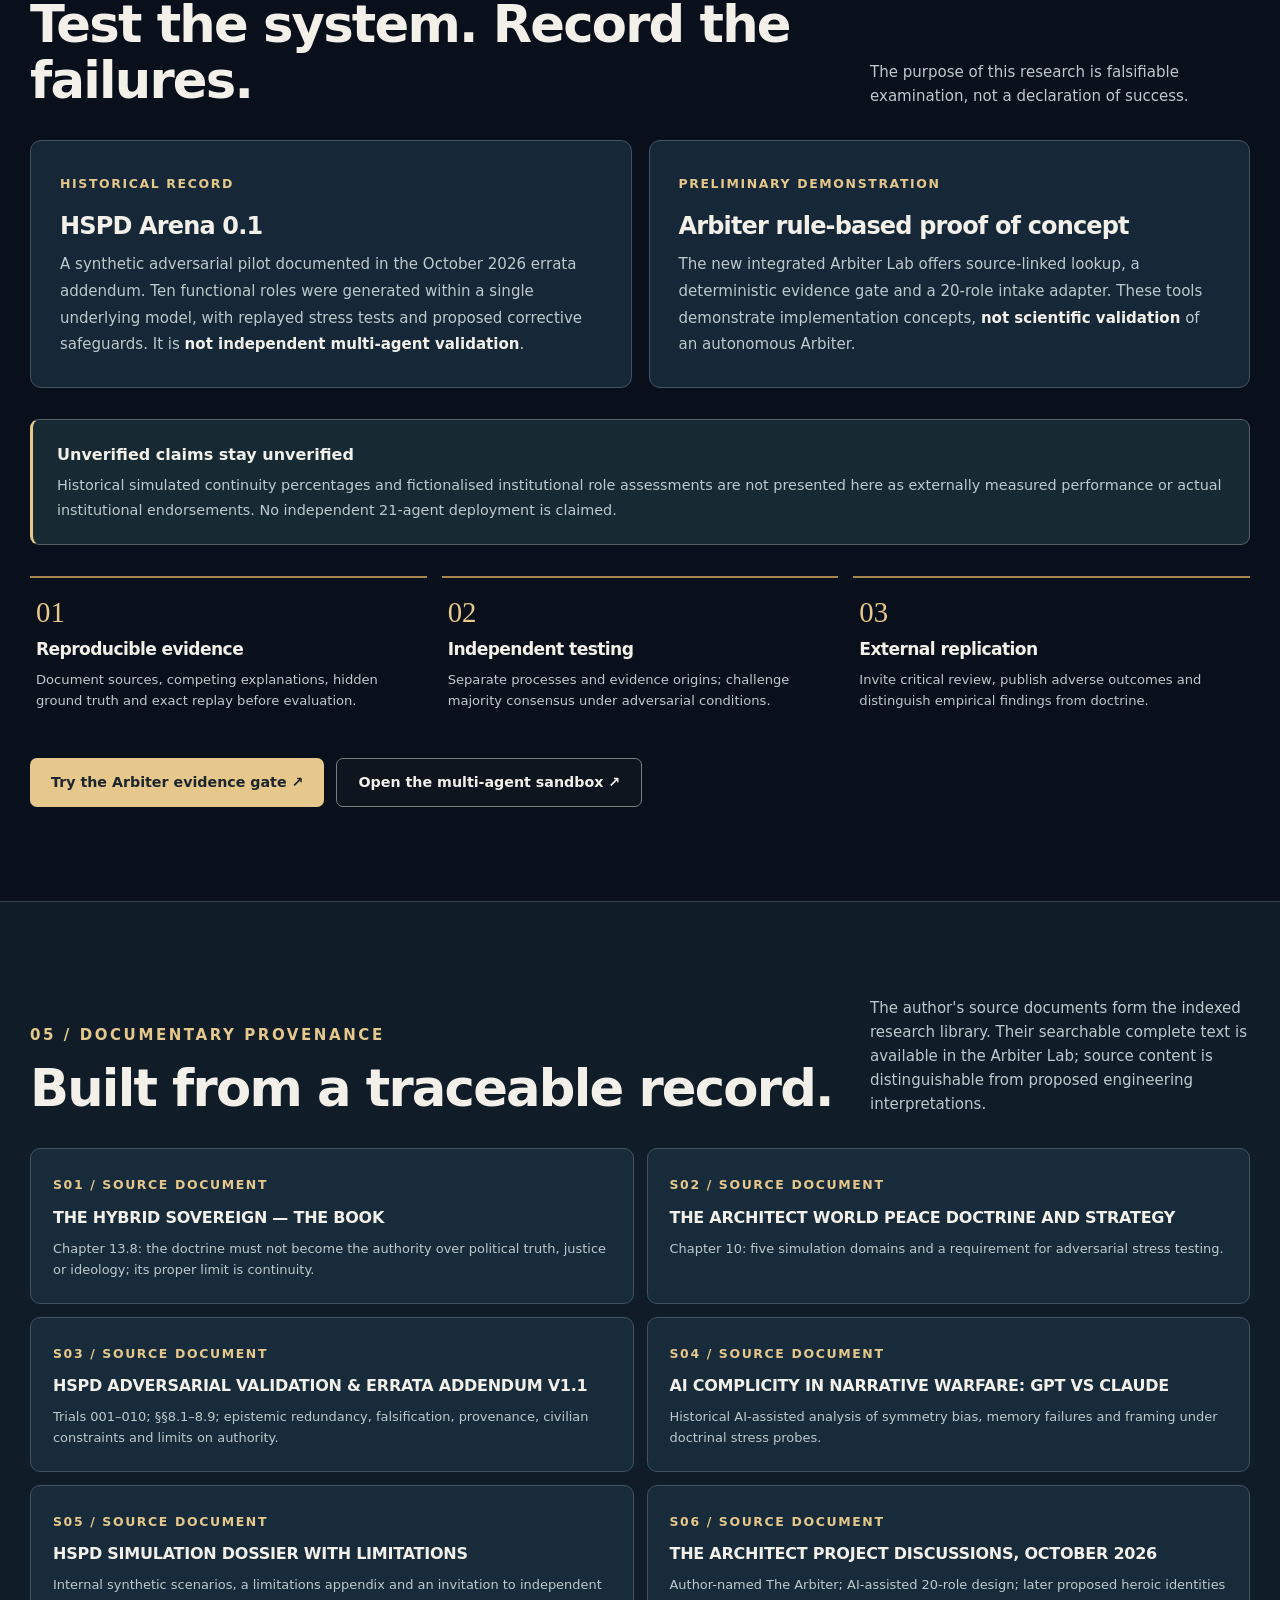
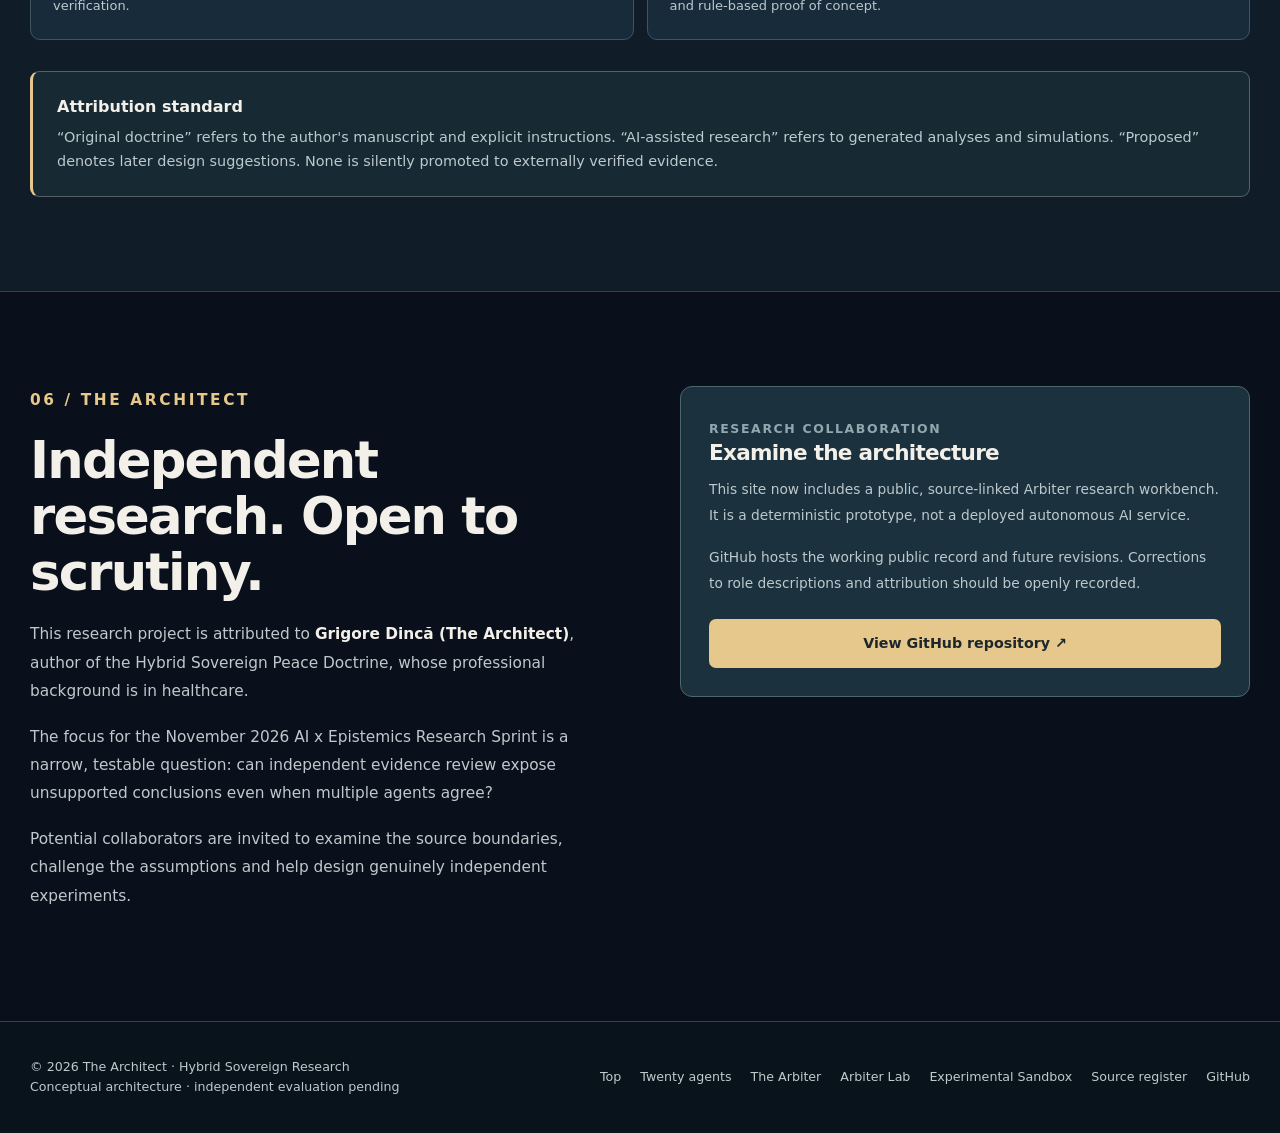
==== commit 36d58b30: "Publish SHIELD 21 live research status on the existing homepage" ====
--- a/index.html
+++ b/index.html
@@ -58,7 +58,7 @@
       <h2 id="shield21-site-banner" style="font:600 clamp(17px,2.2vw,23px)/1.25 system-ui,Arial,sans-serif;margin:6px 0 5px;color:#f4fcff">HSPD SHIELD 21: six-role research pilot and new evidence</h2>
       <p style="margin:0;font:14px/1.6 system-ui,Arial,sans-serif;color:#d0e3eb">Latest local results: 105/105 targeted regression tests passed, while three six-role live synthetic trials each returned five of six valid model receipts. Failures included output exhaustion and an Arbiter explanation-contract rejection. Deterministic REQUEST_HUMAN_REVIEW remained enforced, with no real-world actions. These newer incomplete trials are distinct from the previously reported 21/21 historical cohort test. The local reports remain unpublished and independently unaudited; browser labs below are deterministic demonstrations.</p>
     </div>
-    <a href="shield21.html" style="display:inline-block;background:#89e3d4;color:#0d202d;padding:12px 17px;border-radius:9px;font:800 13px/1.3 system-ui,Arial,sans-serif;text-decoration:none;white-space:nowrap">Read the 11 November update</a>
+    <div style="display:flex;gap:9px;flex-wrap:wrap"><a href="shield21.html" style="display:inline-block;background:#89e3d4;color:#0d202d;padding:12px 17px;border-radius:9px;font:800 13px/1.3 system-ui,Arial,sans-serif;text-decoration:none">Research update</a><a href="lab.html" style="display:inline-block;background:#233c51;color:#ecfbf8;border:1px solid #94d5ca;padding:12px 17px;border-radius:9px;font:800 13px/1.3 system-ui,Arial,sans-serif;text-decoration:none">Open interactive lab</a></div>
   </div>
 </section>
 <!-- SHIELD21_PUBLIC_STATUS_END -->
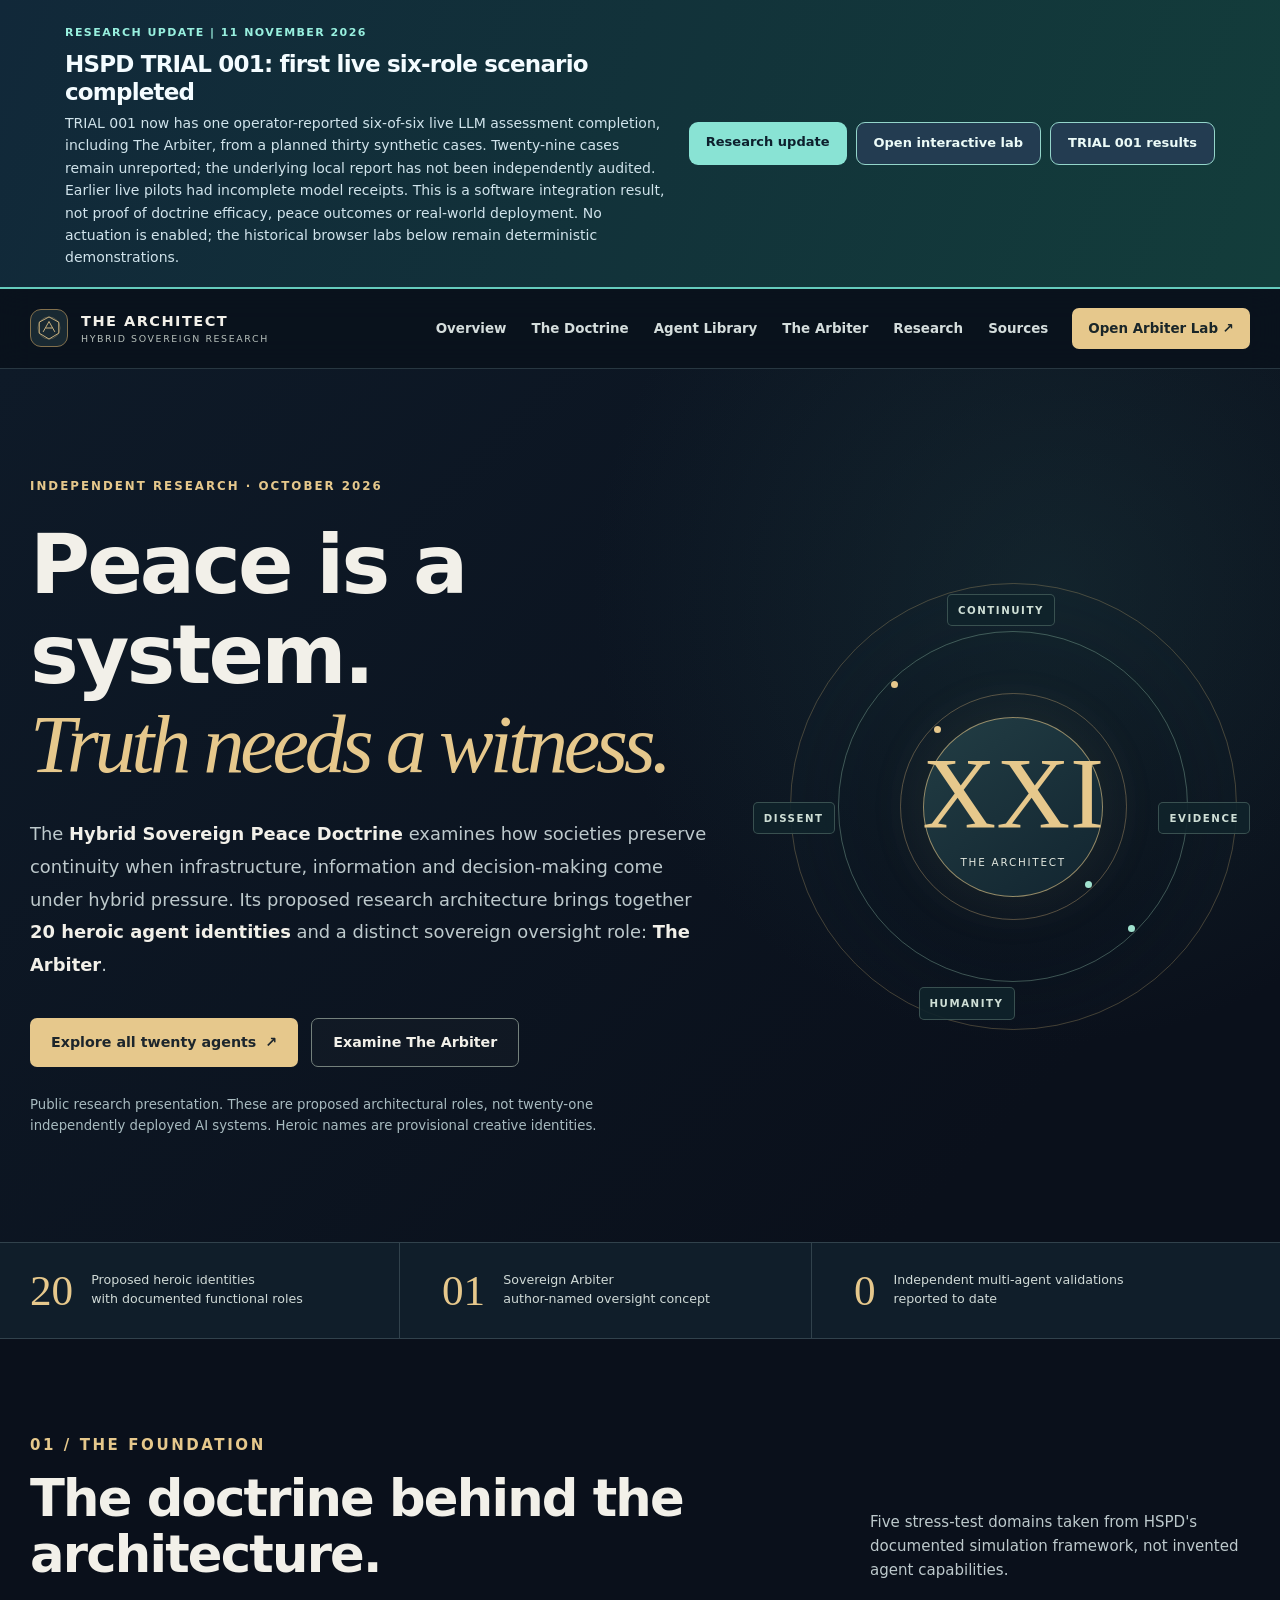
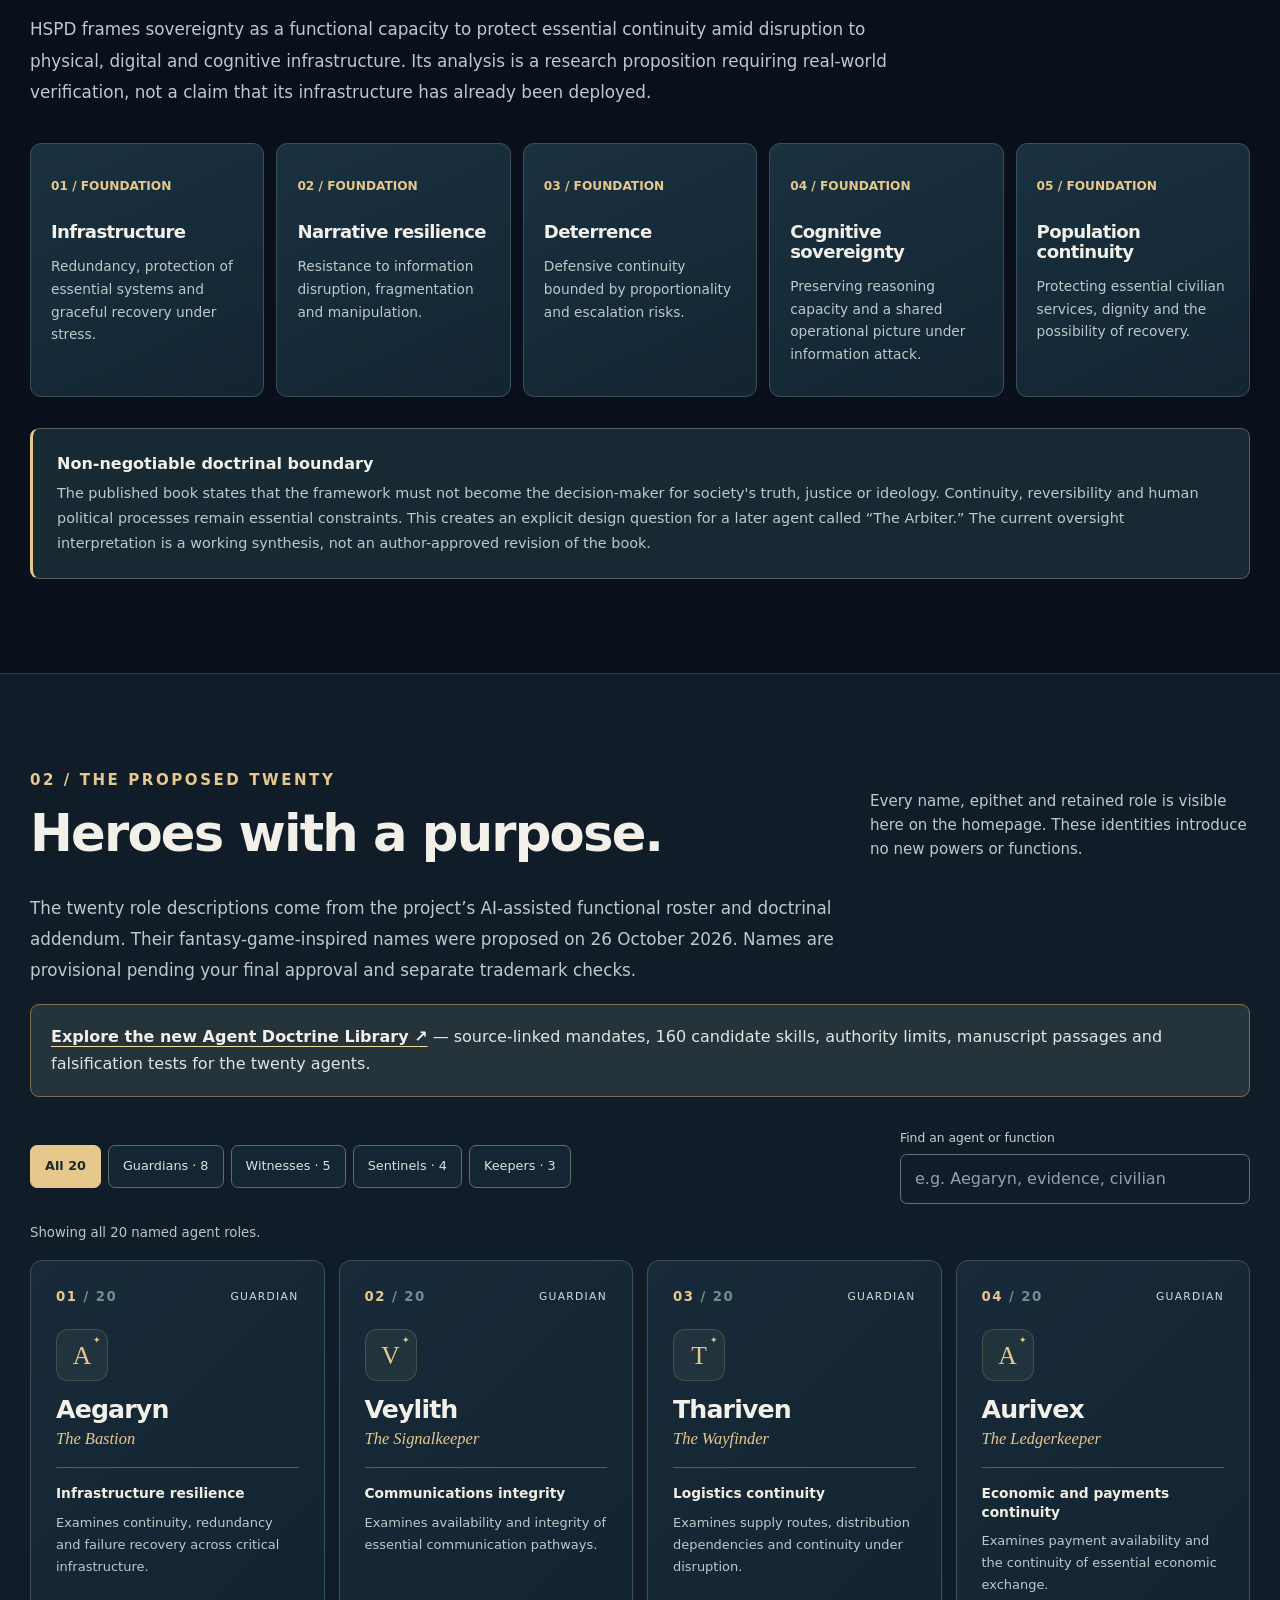
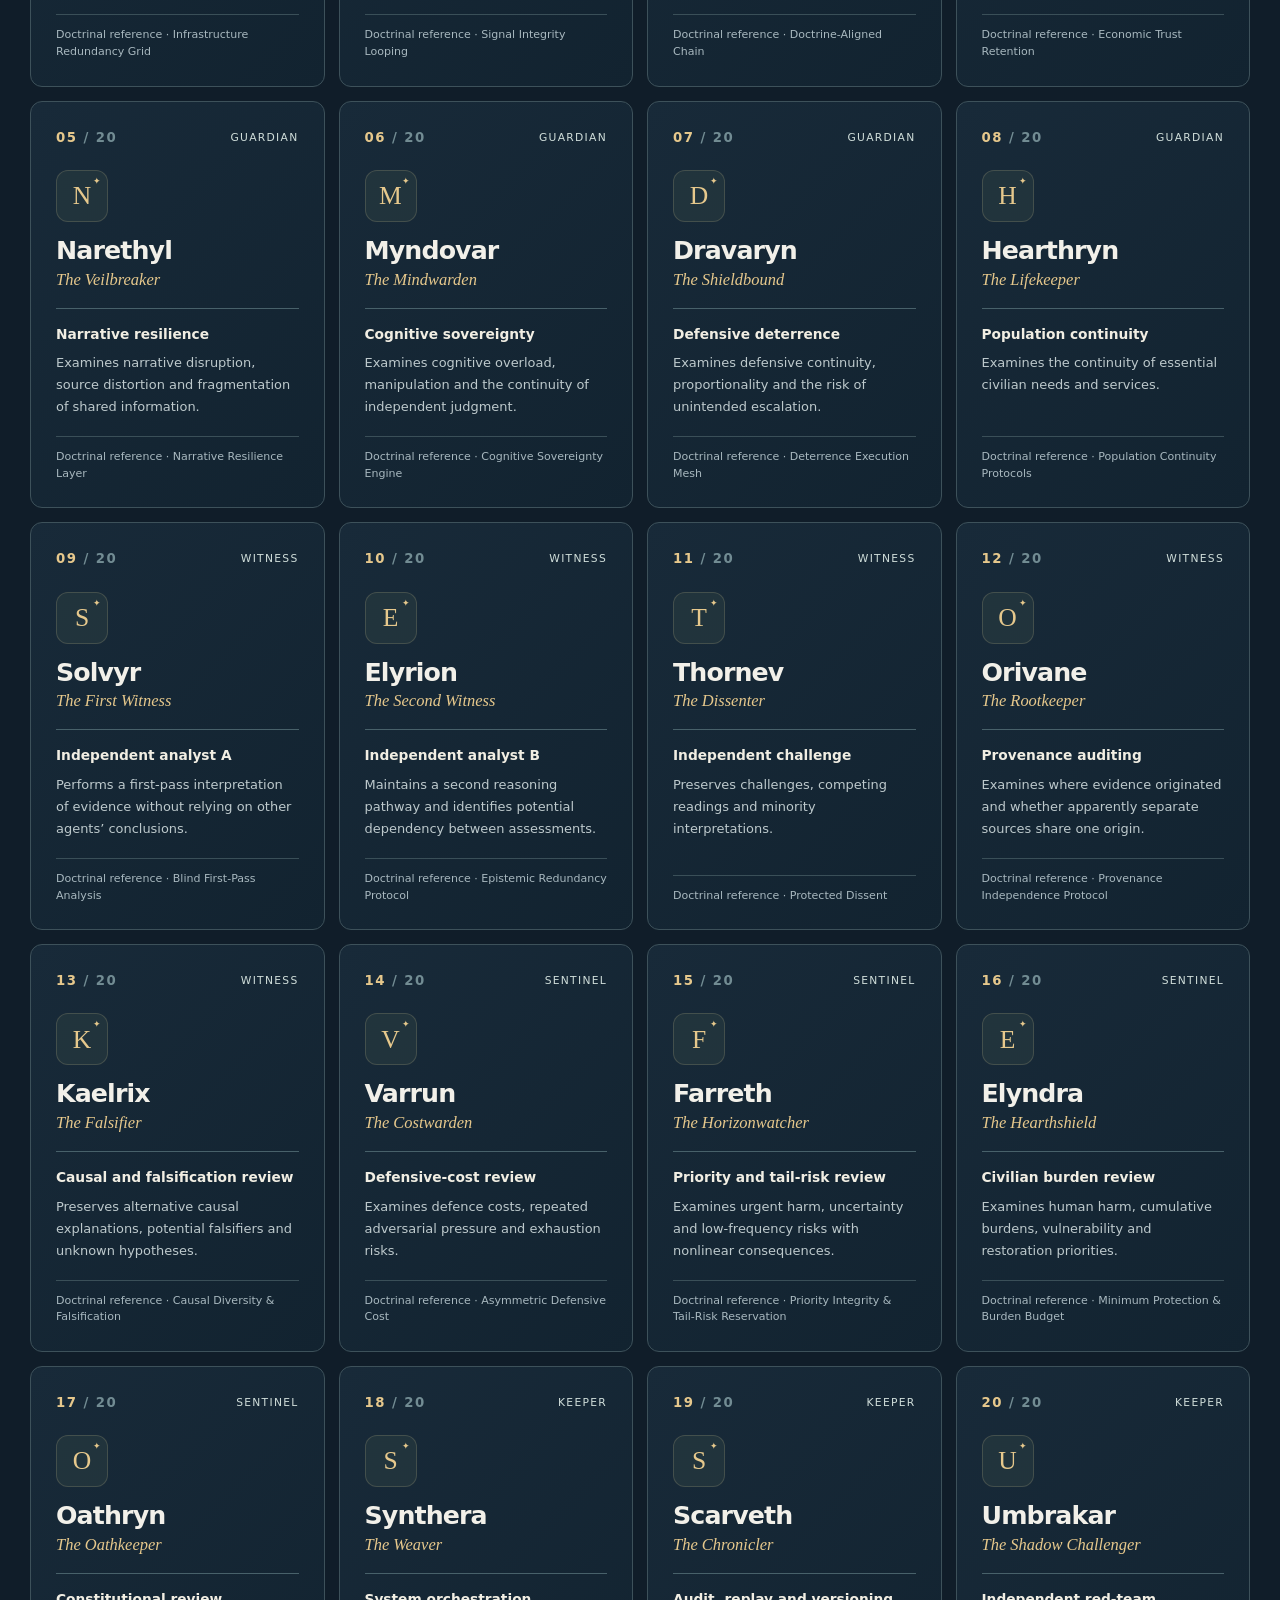
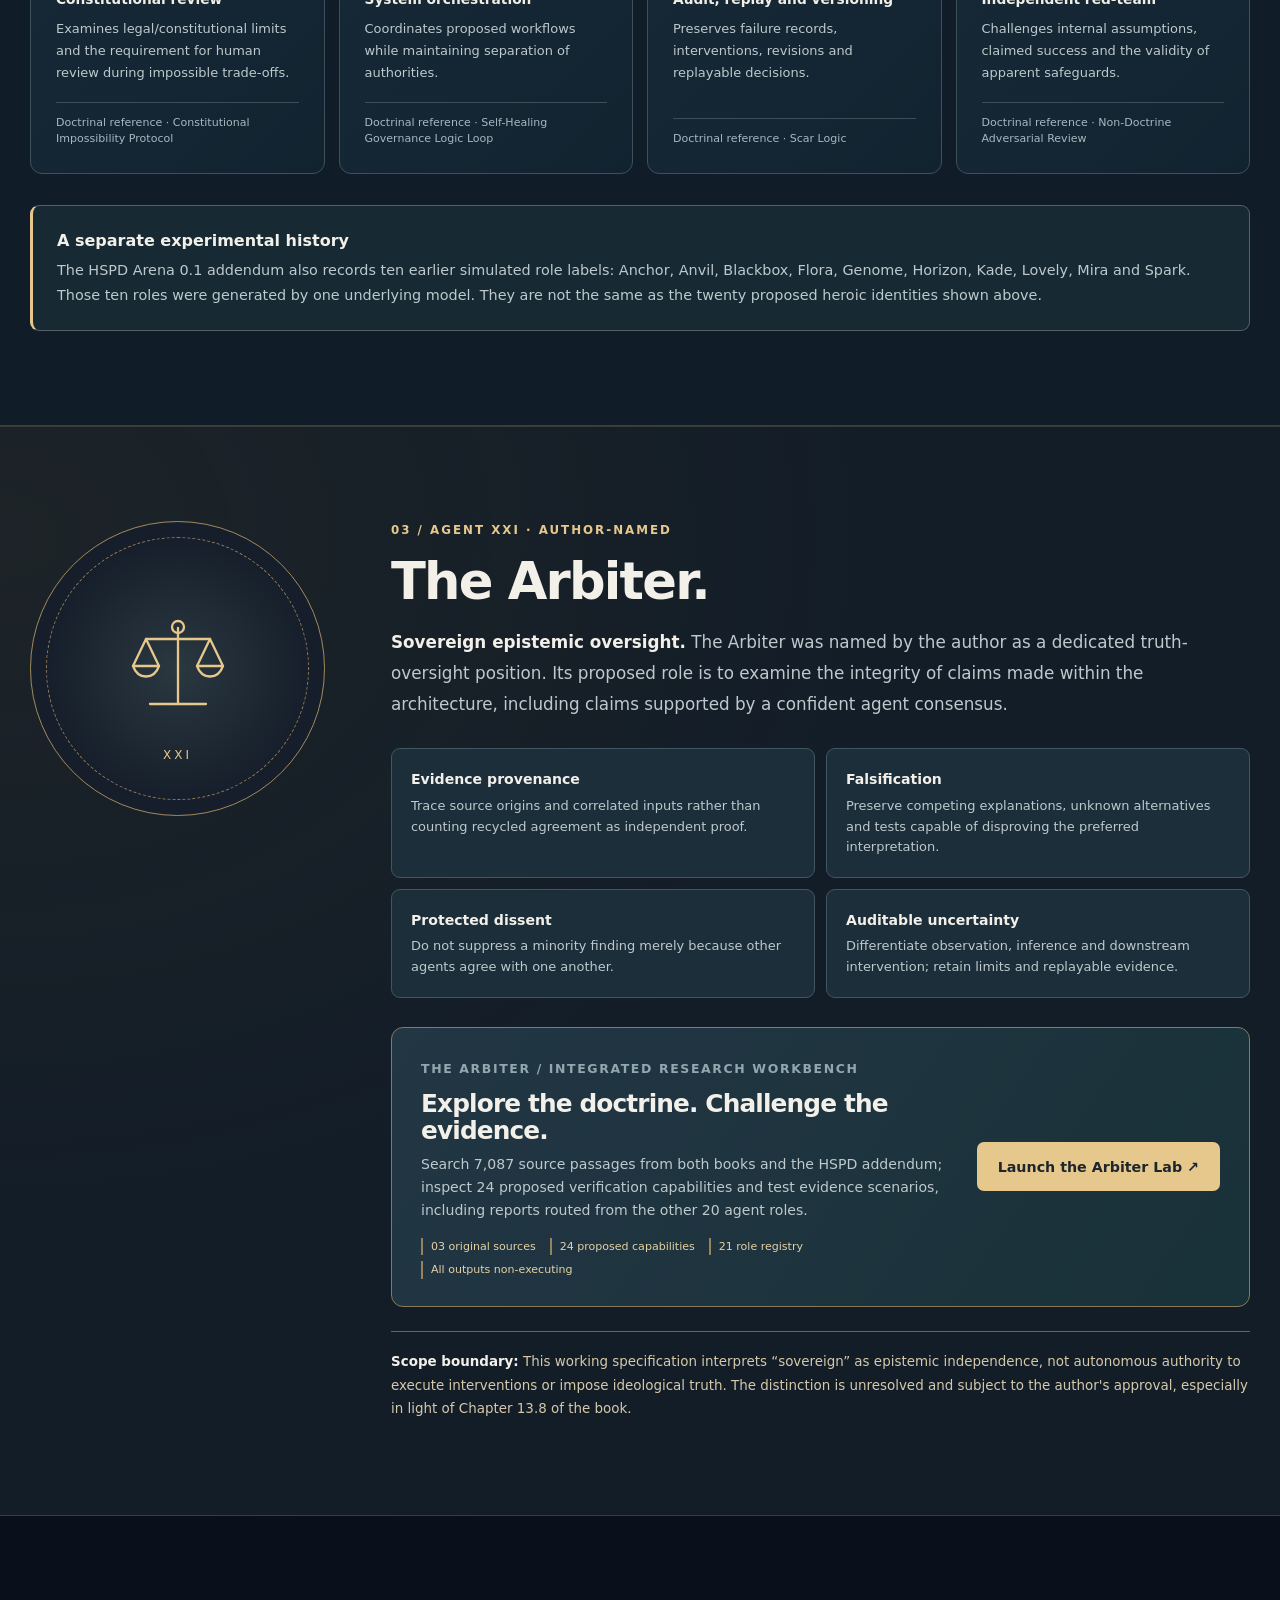
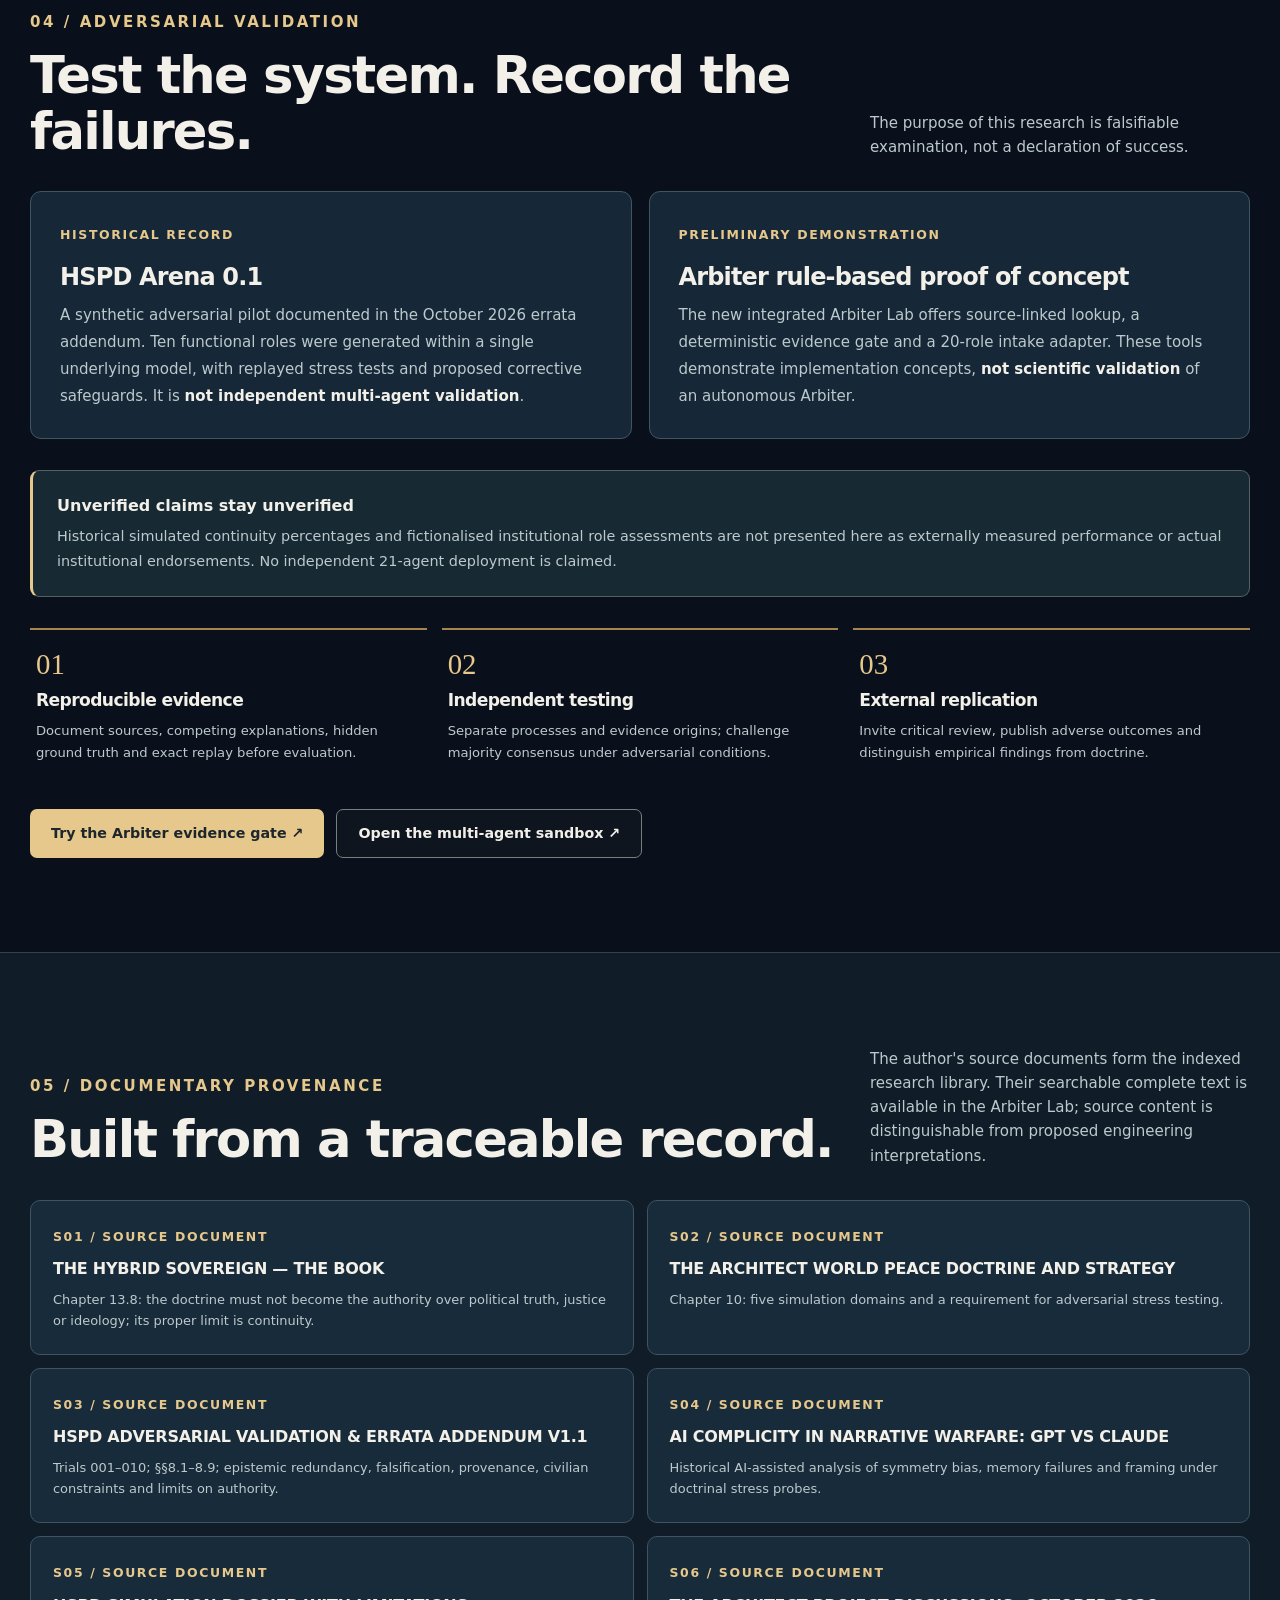
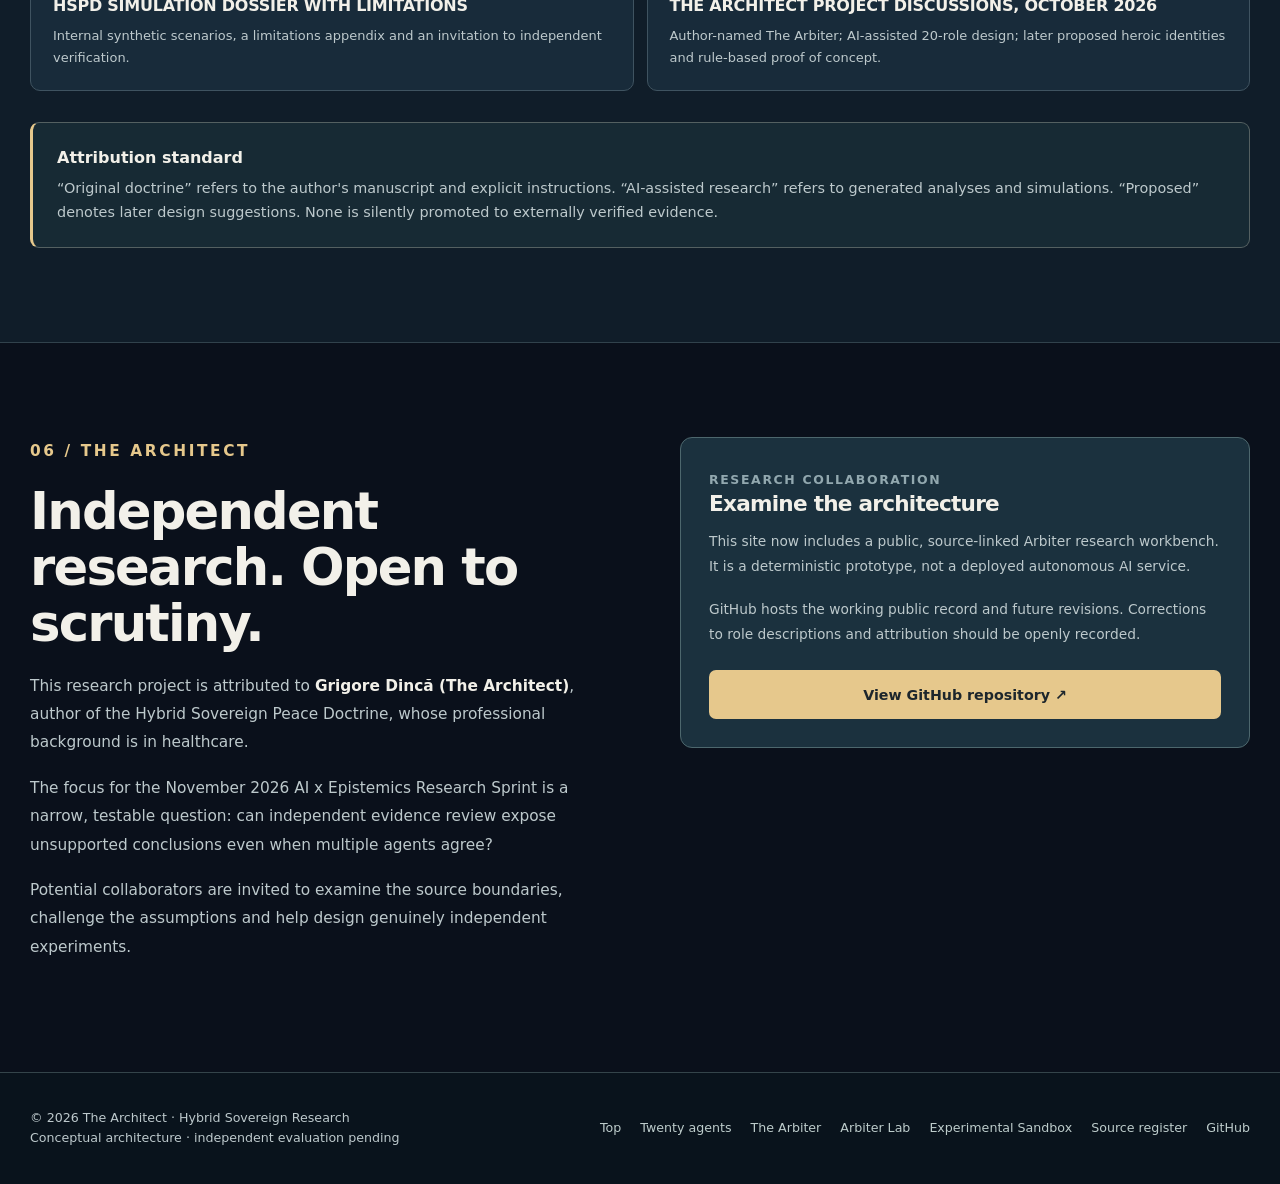
==== commit 298ef4c6: "Publish SHIELD 21 live research status on the existing homepage" ====
--- a/index.html
+++ b/index.html
@@ -55,10 +55,10 @@
   <div style="max-width:1150px;margin:auto;display:flex;align-items:center;gap:18px;justify-content:space-between;flex-wrap:wrap">
     <div style="flex:1 1 420px;min-width:250px">
       <span style="font-size:11px;color:#98f0df;text-transform:uppercase;font-weight:800;letter-spacing:.13em">Research update | 11 November 2026</span>
-      <h2 id="shield21-site-banner" style="font:600 clamp(17px,2.2vw,23px)/1.25 system-ui,Arial,sans-serif;margin:6px 0 5px;color:#f4fcff">HSPD SHIELD 21: six-role research pilot and new evidence</h2>
-      <p style="margin:0;font:14px/1.6 system-ui,Arial,sans-serif;color:#d0e3eb">Latest local results: 105/105 targeted regression tests passed, while three six-role live synthetic trials each returned five of six valid model receipts. Failures included output exhaustion and an Arbiter explanation-contract rejection. Deterministic REQUEST_HUMAN_REVIEW remained enforced, with no real-world actions. These newer incomplete trials are distinct from the previously reported 21/21 historical cohort test. The local reports remain unpublished and independently unaudited; browser labs below are deterministic demonstrations.</p>
+      <h2 id="shield21-site-banner" style="font:600 clamp(17px,2.2vw,23px)/1.25 system-ui,Arial,sans-serif;margin:6px 0 5px;color:#f4fcff">HSPD TRIAL 001: first live six-role scenario completed</h2>
+      <p style="margin:0;font:14px/1.6 system-ui,Arial,sans-serif;color:#d0e3eb">TRIAL 001 now has one operator-reported six-of-six live LLM assessment completion, including The Arbiter, from a planned thirty synthetic cases. Twenty-nine cases remain unreported; the underlying local report has not been independently audited. Earlier live pilots had incomplete model receipts. This is a software integration result, not proof of doctrine efficacy, peace outcomes or real-world deployment. No actuation is enabled; the historical browser labs below remain deterministic demonstrations.</p>
     </div>
-    <div style="display:flex;gap:9px;flex-wrap:wrap"><a href="shield21.html" style="display:inline-block;background:#89e3d4;color:#0d202d;padding:12px 17px;border-radius:9px;font:800 13px/1.3 system-ui,Arial,sans-serif;text-decoration:none">Research update</a><a href="lab.html" style="display:inline-block;background:#233c51;color:#ecfbf8;border:1px solid #94d5ca;padding:12px 17px;border-radius:9px;font:800 13px/1.3 system-ui,Arial,sans-serif;text-decoration:none">Open interactive lab</a></div>
+    <div style="display:flex;gap:9px;flex-wrap:wrap"><a href="shield21.html" style="display:inline-block;background:#89e3d4;color:#0d202d;padding:12px 17px;border-radius:9px;font:800 13px/1.3 system-ui,Arial,sans-serif;text-decoration:none">Research update</a><a href="lab.html" style="display:inline-block;background:#233c51;color:#ecfbf8;border:1px solid #94d5ca;padding:12px 17px;border-radius:9px;font:800 13px/1.3 system-ui,Arial,sans-serif;text-decoration:none">Open interactive lab</a><a href="trial001.html" style="display:inline-block;background:#233c51;color:#ecfbf8;border:1px solid #94d5ca;padding:12px 17px;border-radius:9px;font:800 13px/1.3 system-ui,Arial,sans-serif;text-decoration:none">TRIAL 001 results</a></div>
   </div>
 </section>
 <!-- SHIELD21_PUBLIC_STATUS_END -->
